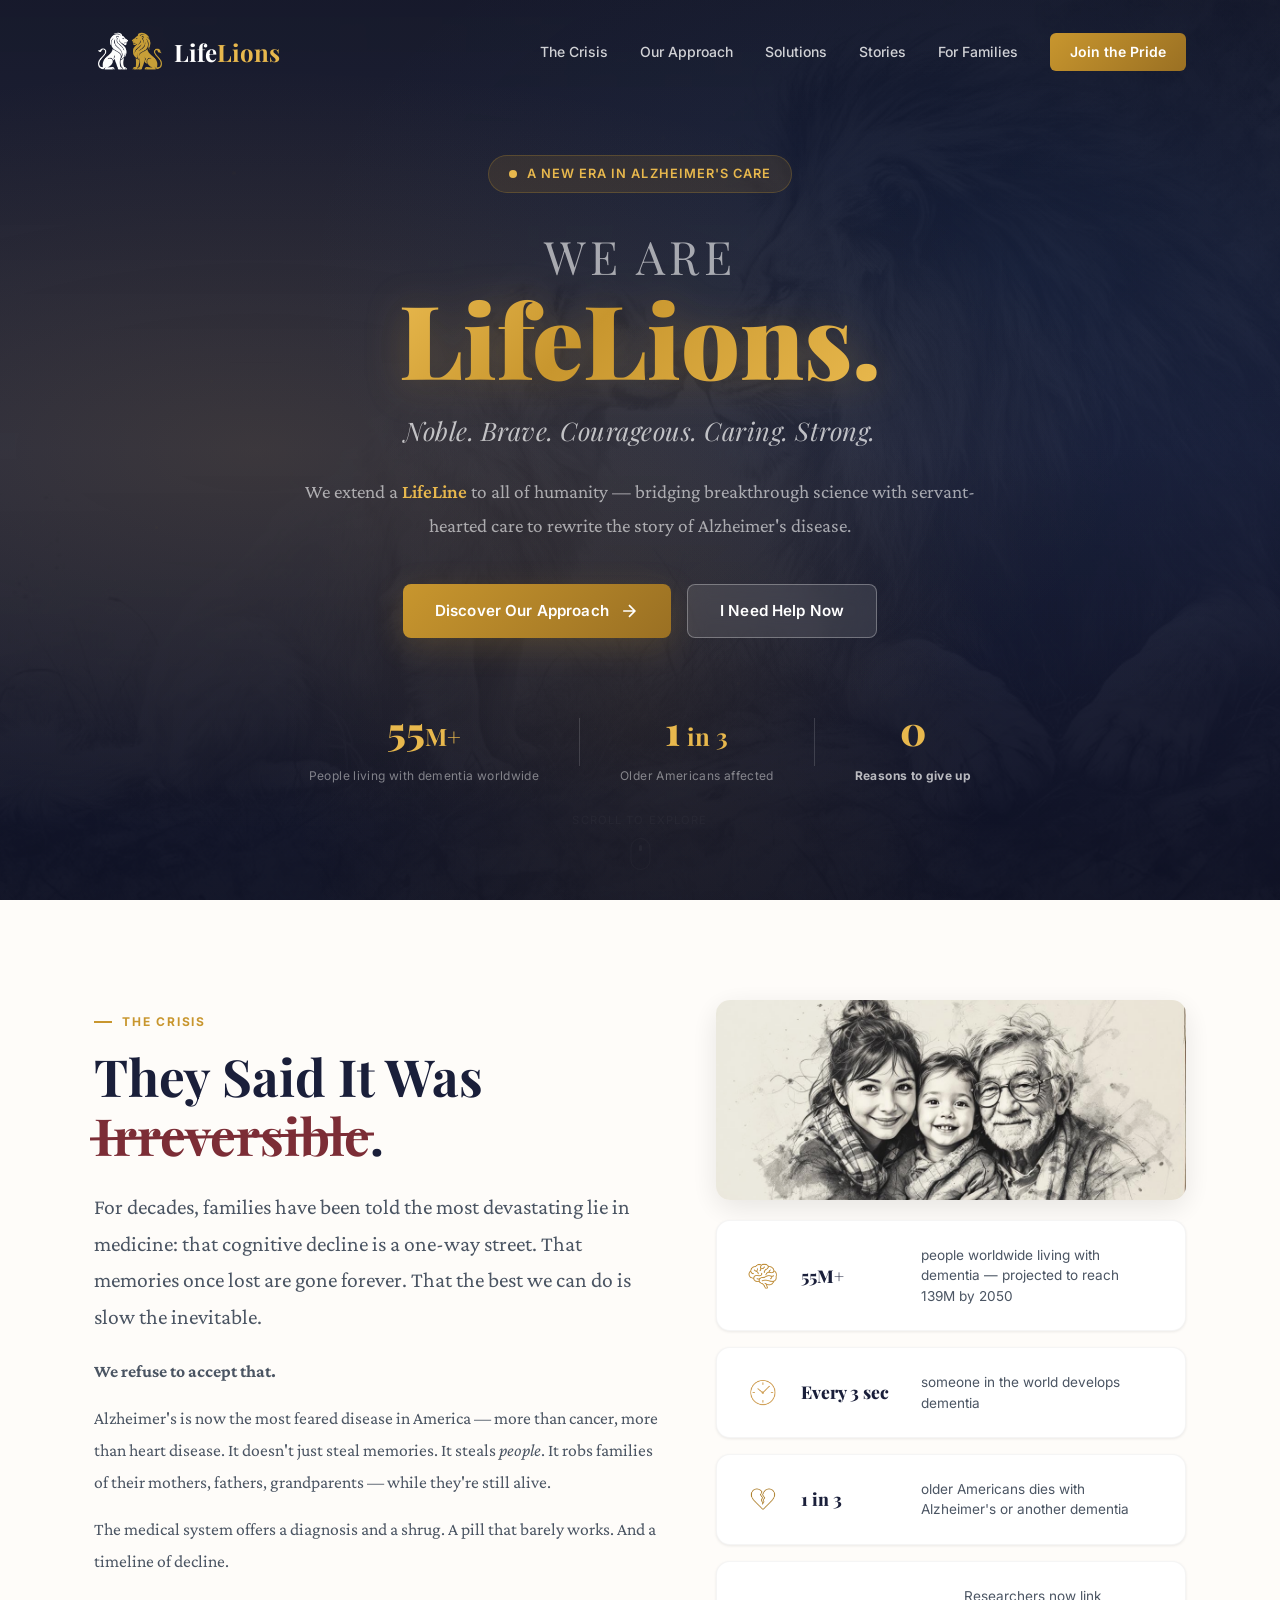
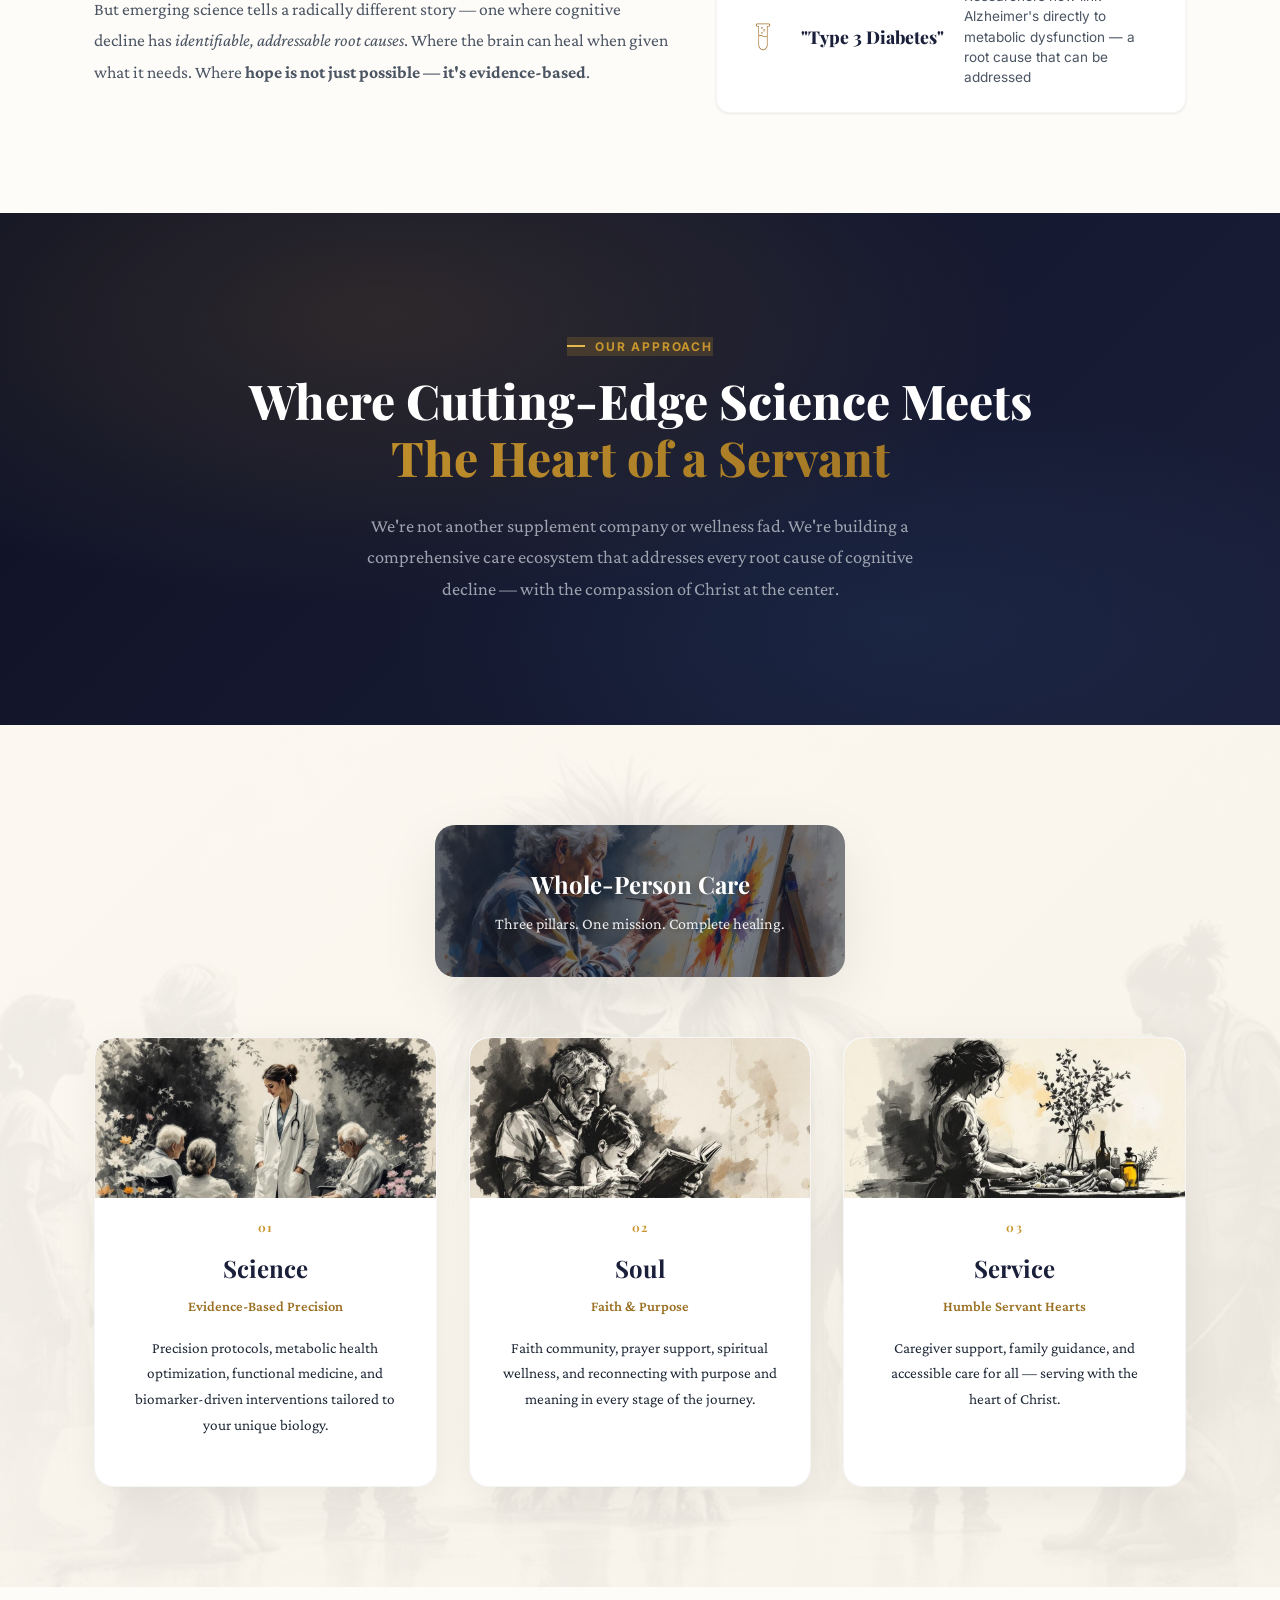
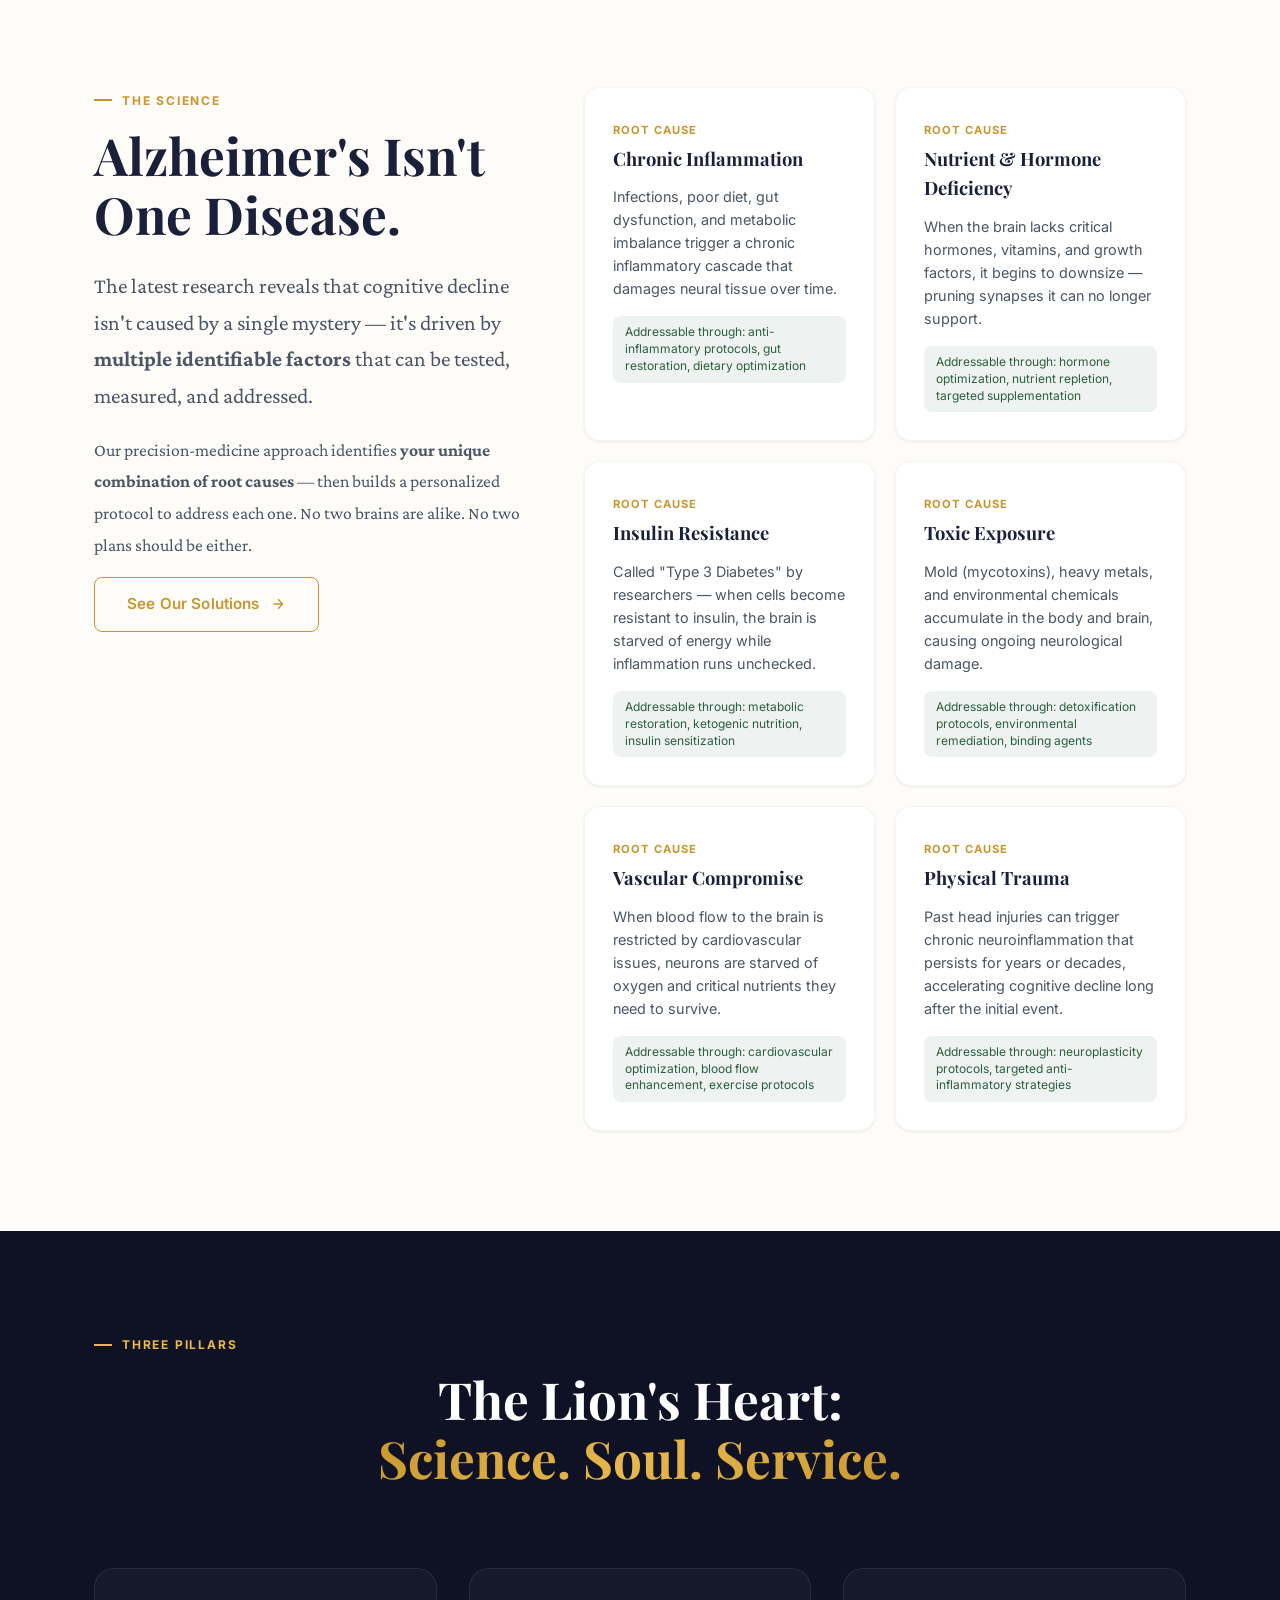
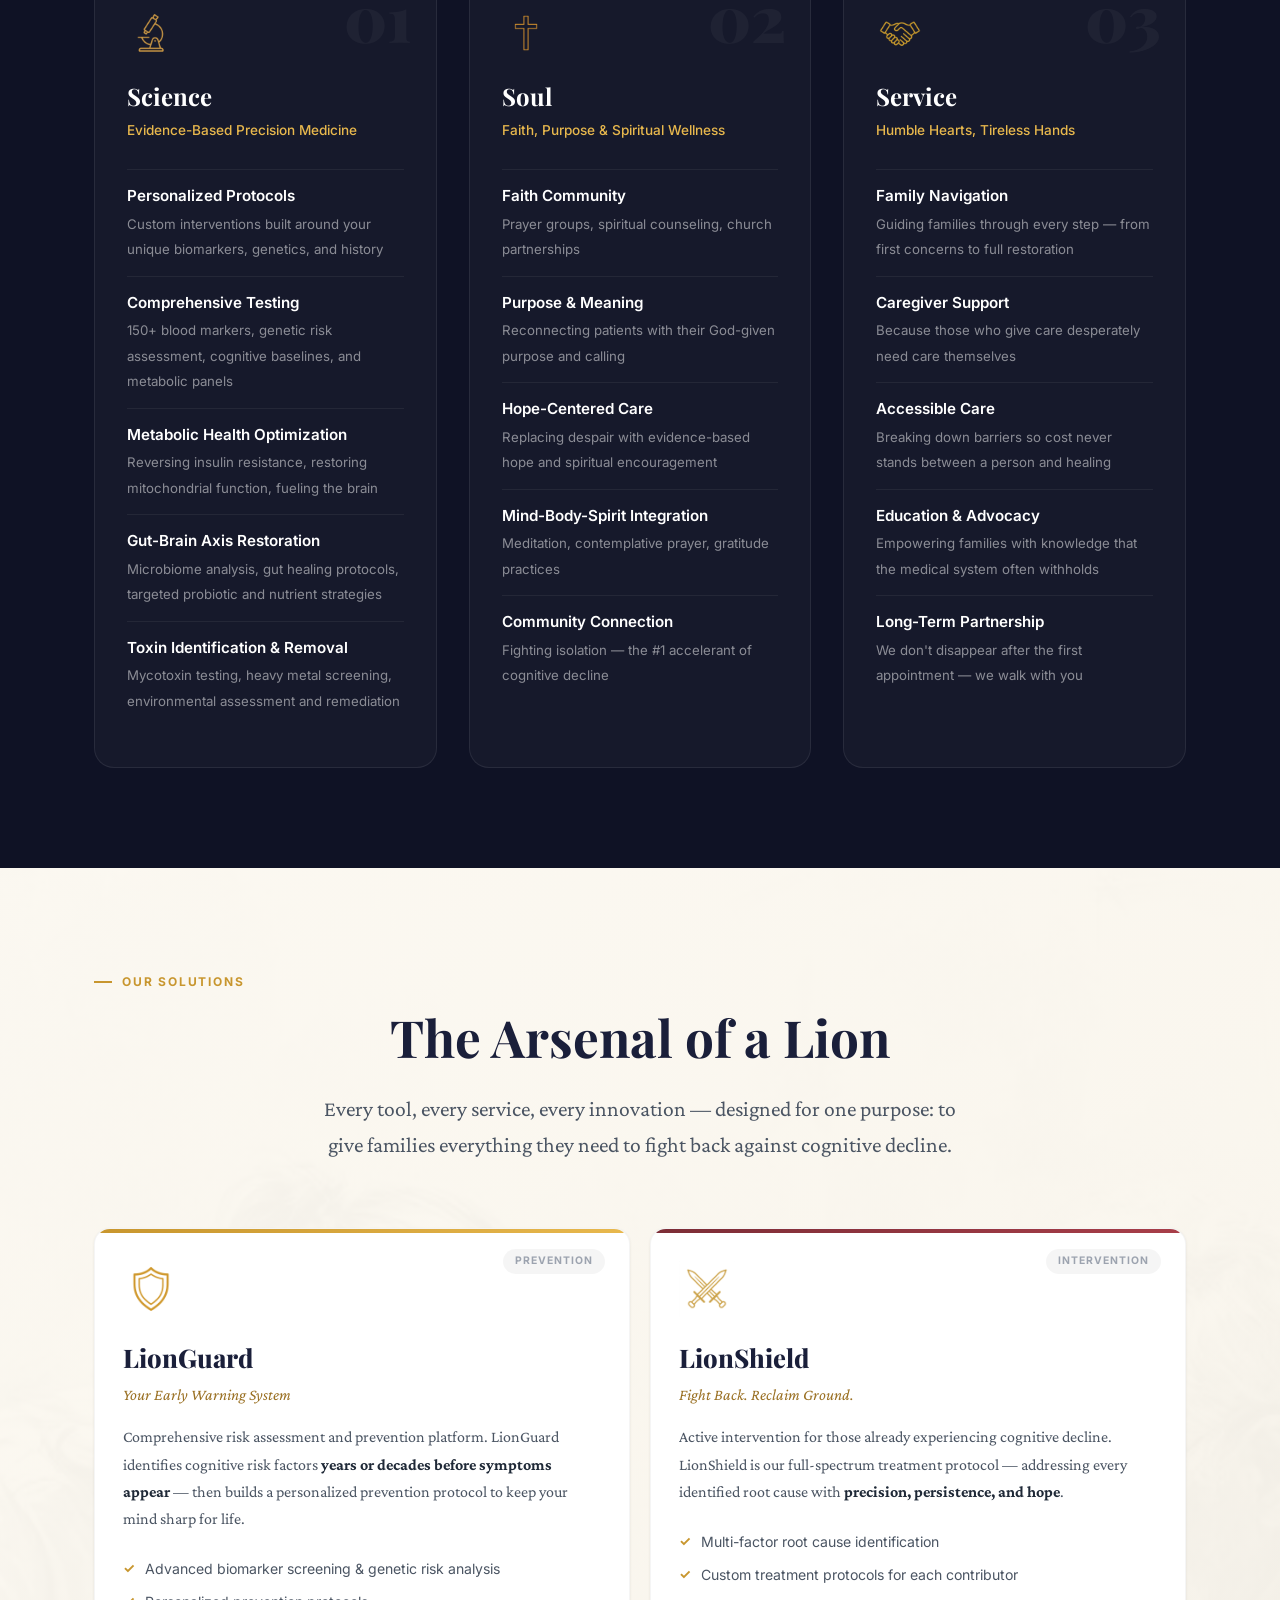
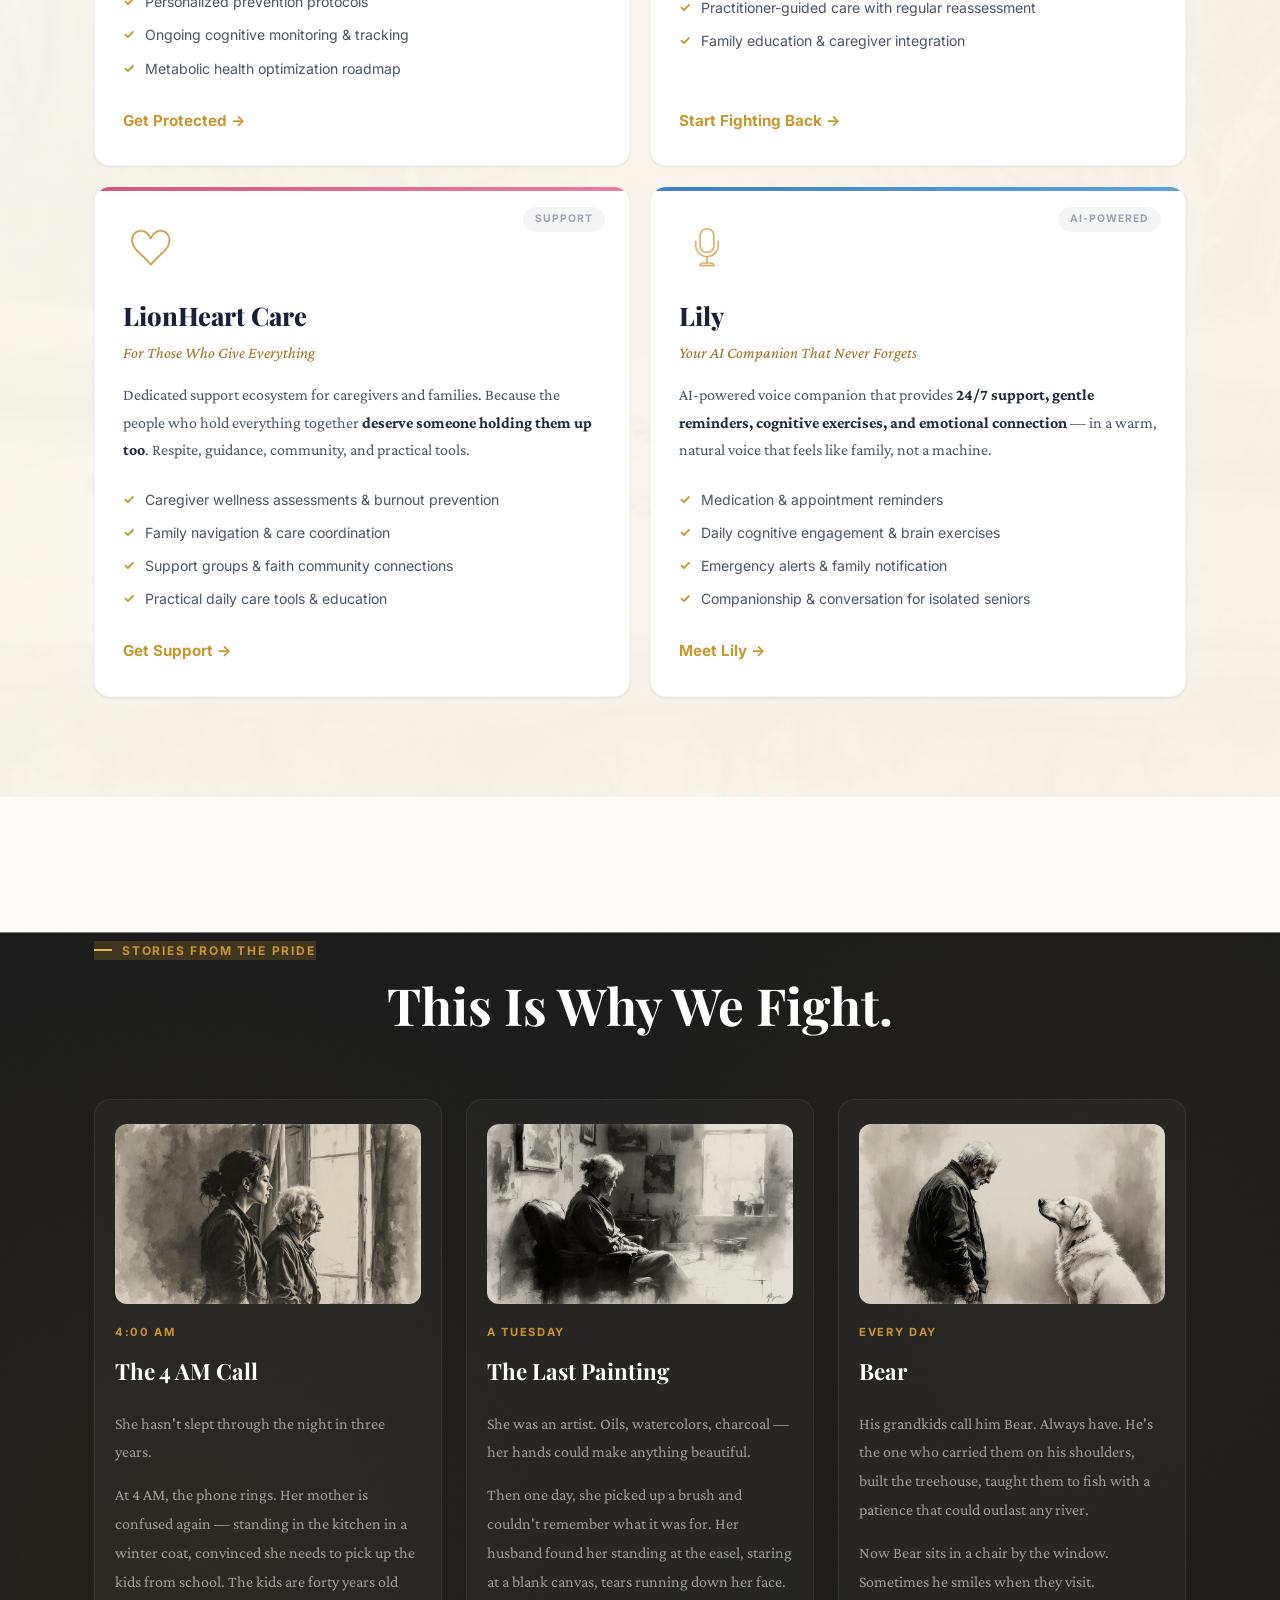
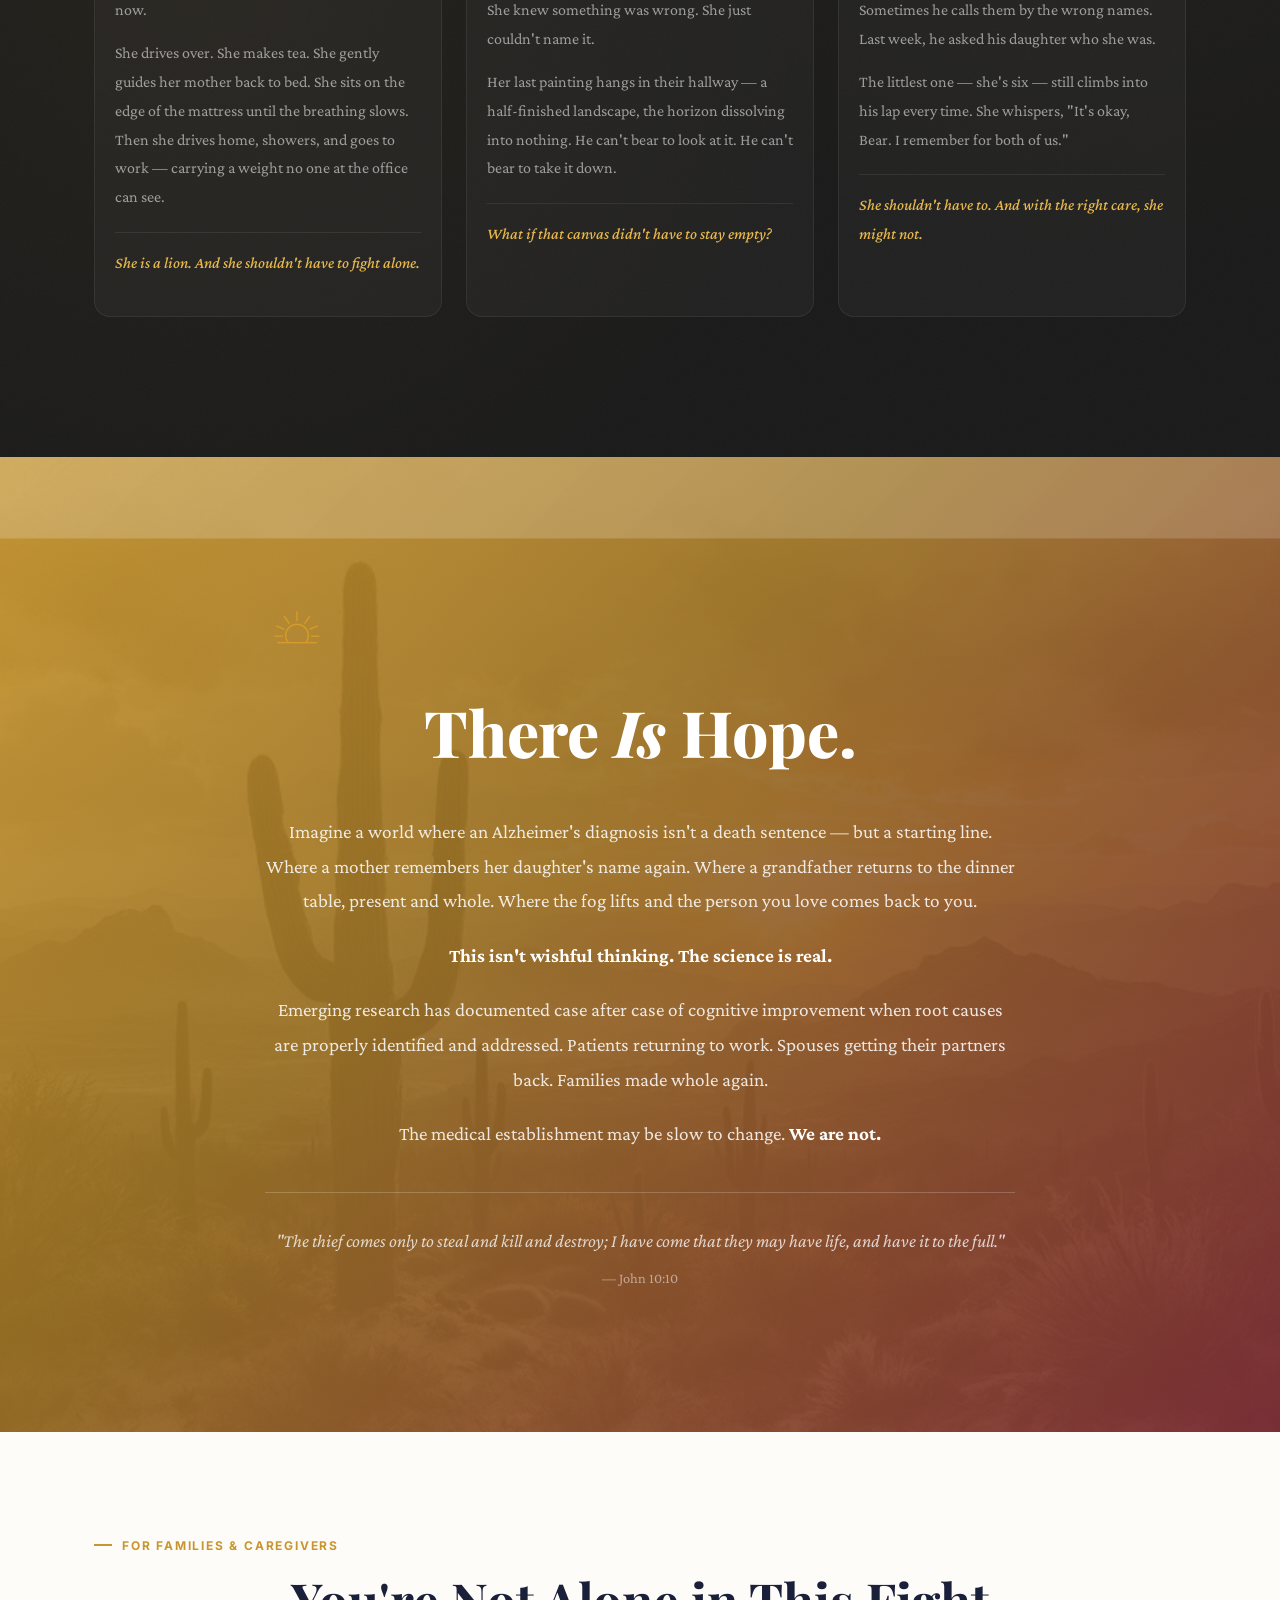
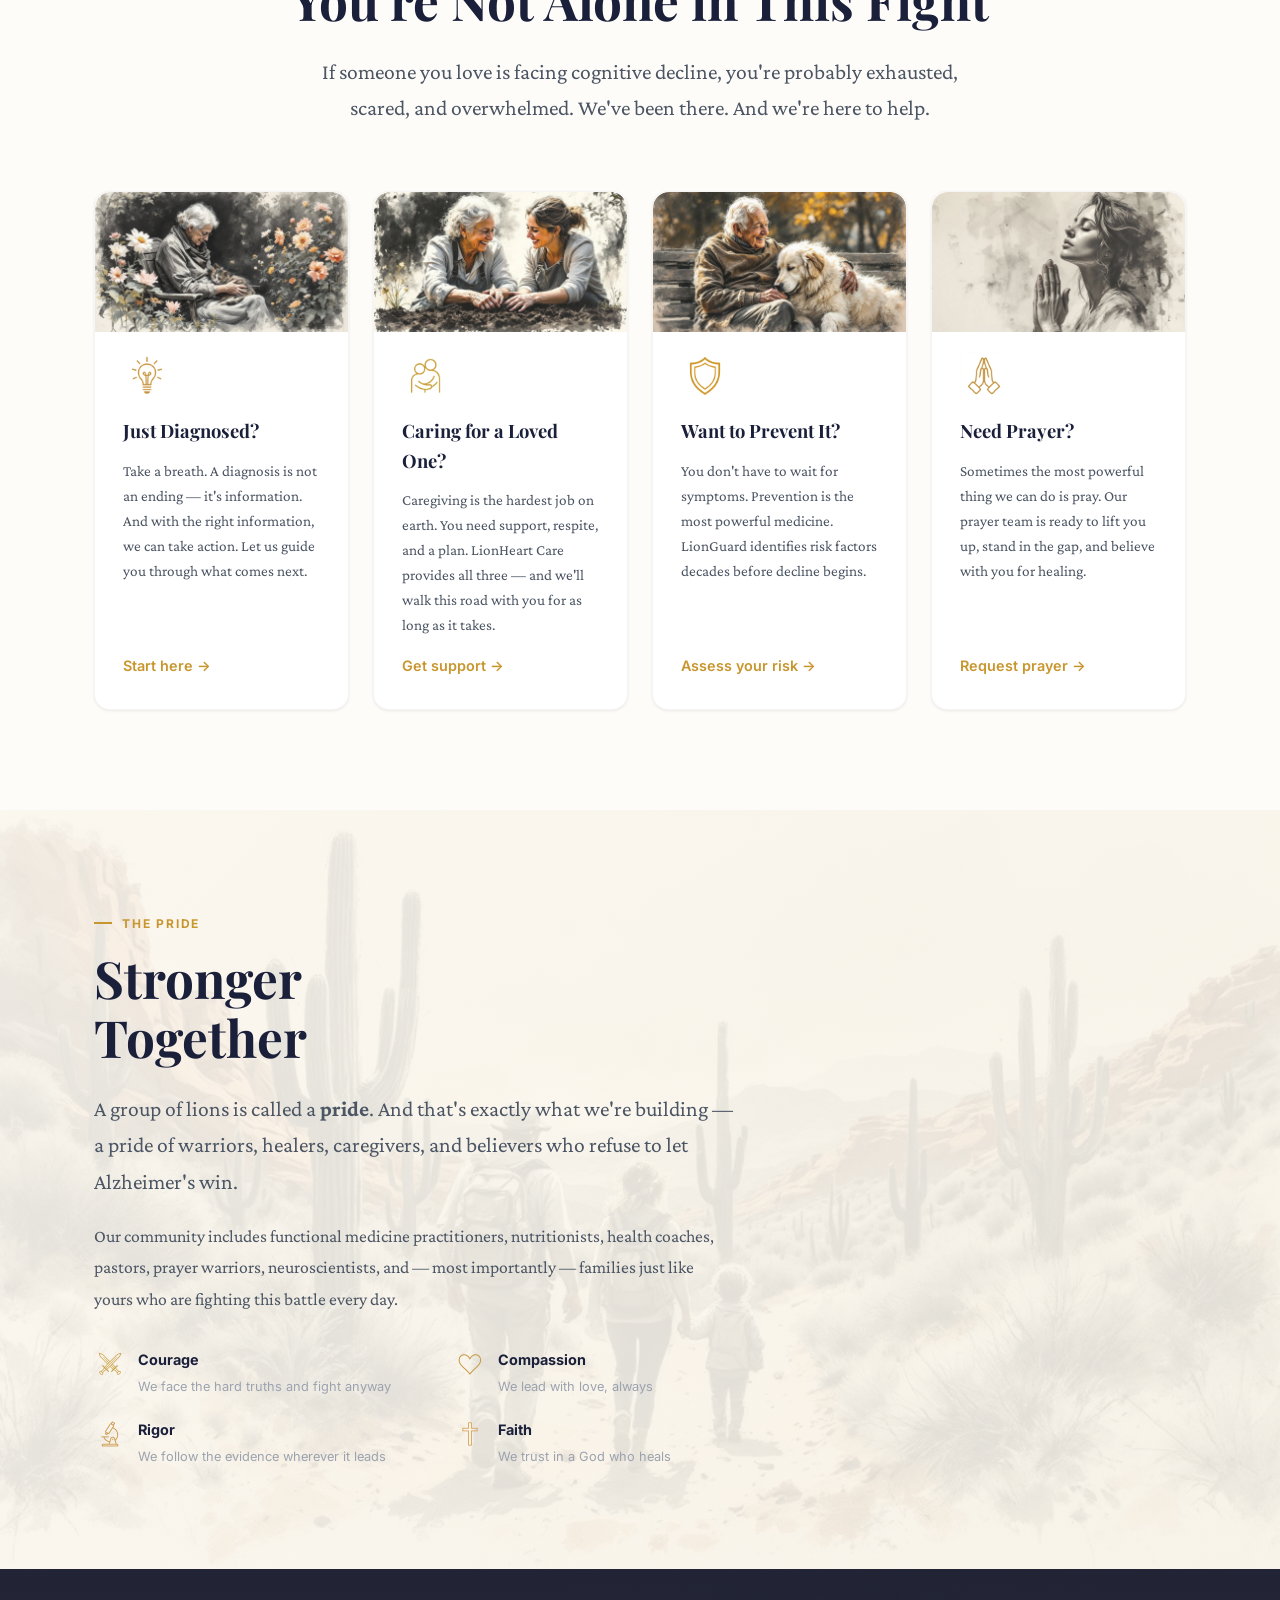
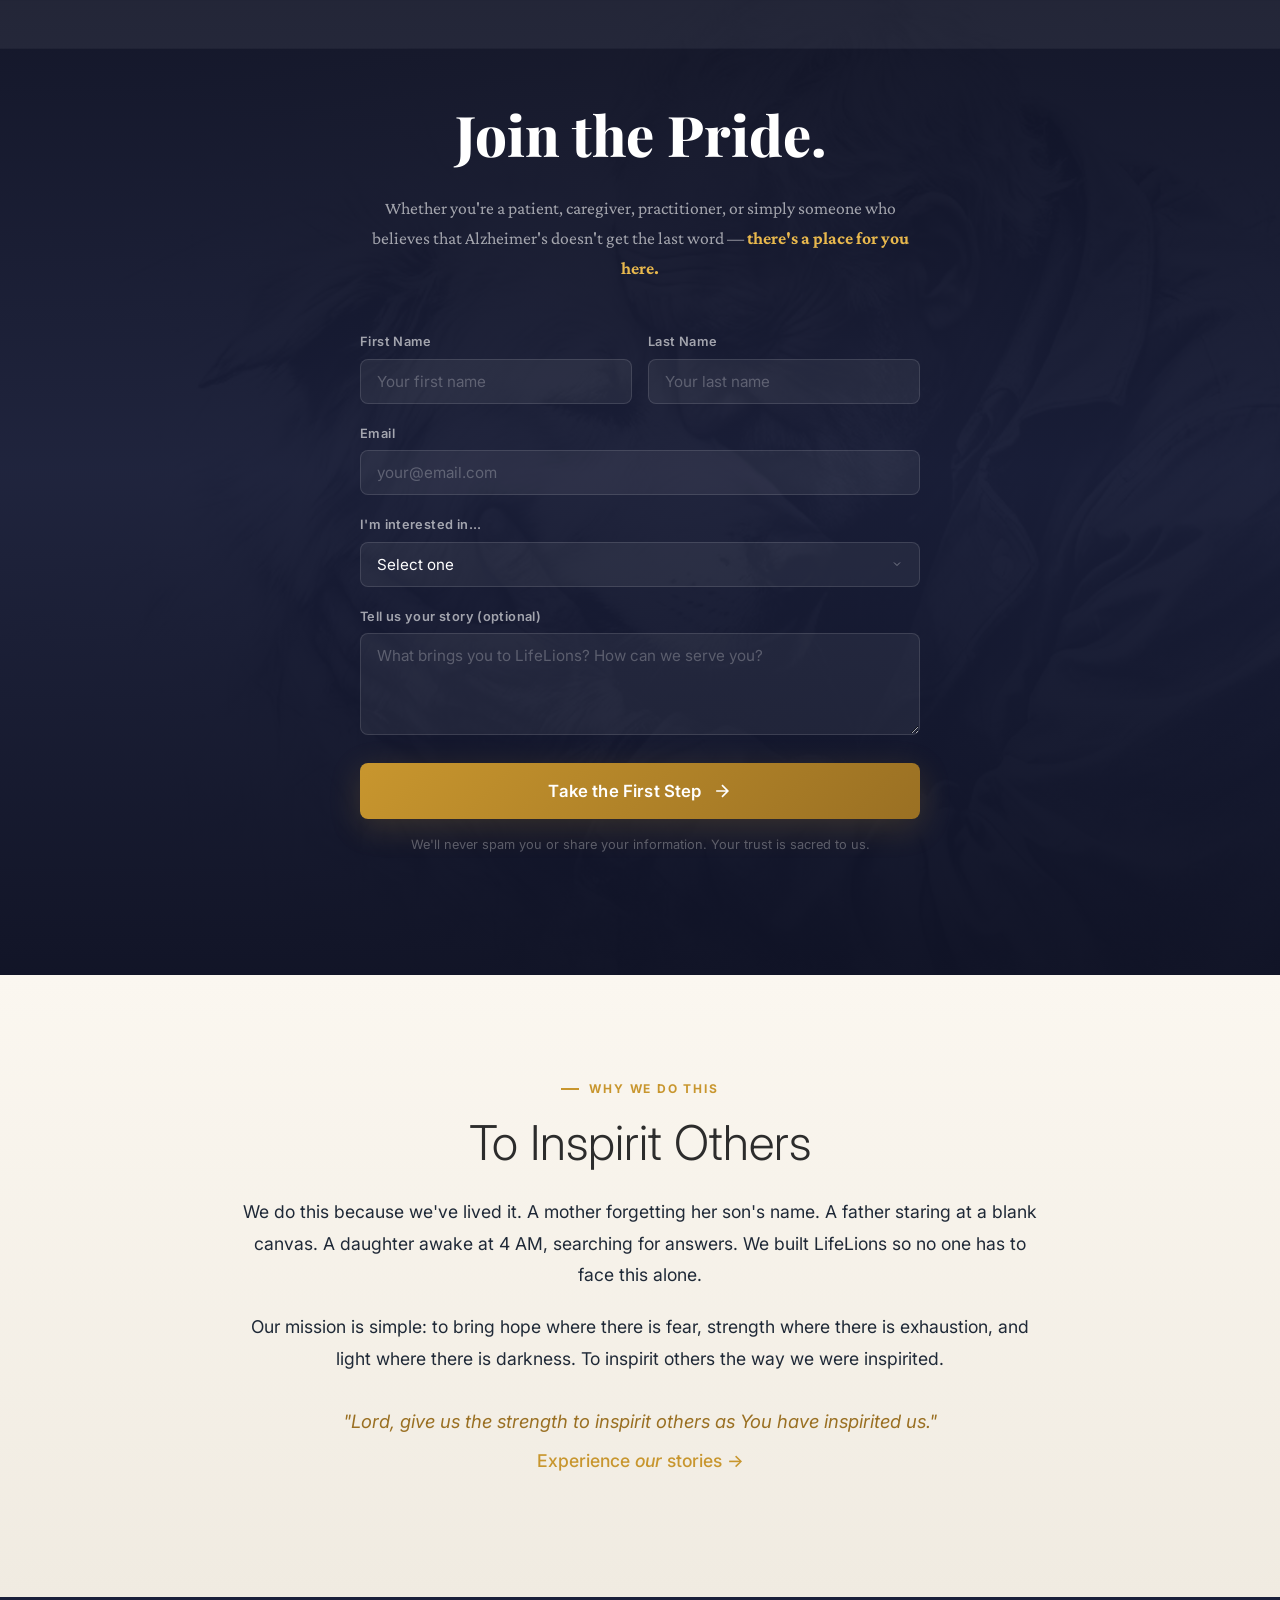
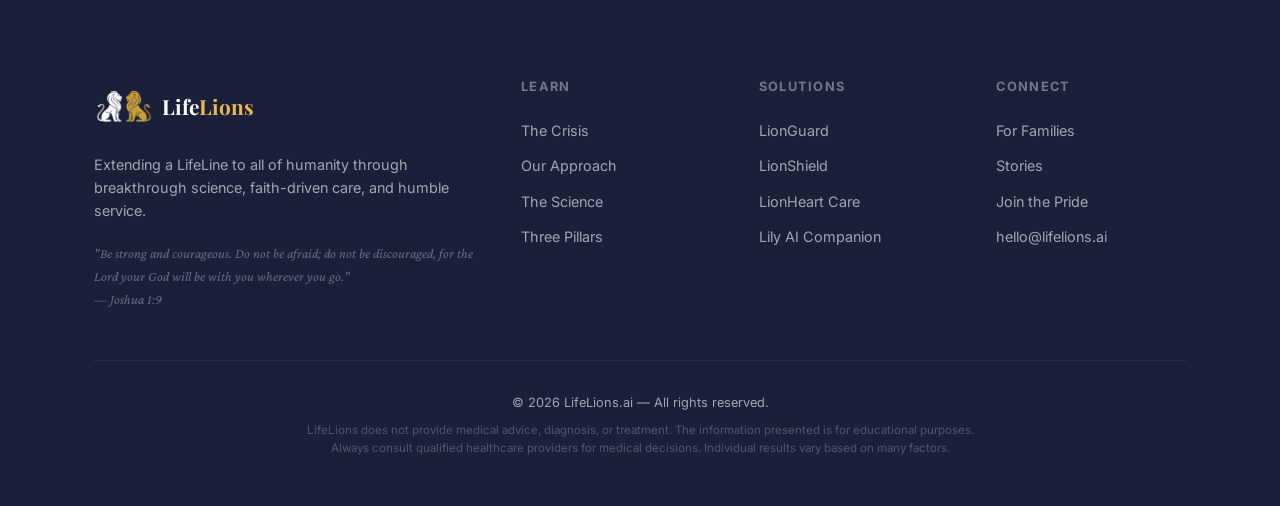
==== index.html @ e11d2955 "Change Experience Our Stories from button to inline link" ====
<!DOCTYPE html>
<html lang="en">
<head>
    <meta charset="UTF-8">
    <meta name="viewport" content="width=device-width, initial-scale=1.0">
    <title>LifeLions — A LifeLine to Humanity</title>
    <meta name="description" content="LifeLions bridges breakthrough Alzheimer's science with faith-driven care. We are lions — noble, brave, courageous, caring, strong. We extend a LifeLine to all of humanity.">
    <meta name="keywords" content="Alzheimer's, cognitive decline, dementia prevention, functional medicine, faith-based care, caregiver support, metabolic health">
    <meta property="og:title" content="LifeLions — A LifeLine to Humanity">
    <meta property="og:description" content="Breakthrough science meets servant-hearted care. Together, we're rewriting the story of Alzheimer's disease.">
    <meta property="og:type" content="website">
    <meta property="og:url" content="https://lifelions.ai">
    <link rel="preconnect" href="https://fonts.googleapis.com">
    <link rel="preconnect" href="https://fonts.gstatic.com" crossorigin>
    <link href="https://fonts.googleapis.com/css2?family=Playfair+Display:ital,wght@0,400;0,500;0,600;0,700;0,800;0,900;1,400;1,500&family=Inter:wght@300;400;500;600;700&family=Crimson+Pro:ital,wght@0,300;0,400;0,500;0,600;1,300;1,400&display=swap" rel="stylesheet">
    <link rel="stylesheet" href="styles.css?v=2">
</head>
<body>

    <!-- Navigation -->
    <nav class="nav" id="nav">
        <div class="nav-container">
            <a href="#" class="nav-logo">
                <img src="images/lifelions-brand-mark.png" alt="LifeLions" class="nav-logo-img">
                <span class="logo-text">Life<span class="logo-accent">Lions</span></span>
            </a>
            <div class="nav-links" id="navLinks">
                <a href="#crisis" class="nav-link">The Crisis</a>
                <a href="#approach" class="nav-link">Our Approach</a>
                <a href="#products" class="nav-link">Solutions</a>
                <a href="#stories" class="nav-link">Stories</a>
                <a href="#families" class="nav-link">For Families</a>
                <a href="#join" class="nav-link nav-link-cta">Join the Pride</a>
            </div>
            <button class="nav-toggle" id="navToggle" aria-label="Toggle navigation">
                <span></span>
                <span></span>
                <span></span>
            </button>
        </div>
    </nav>

    <!-- Hero Section -->
    <header class="hero" id="hero">
        <div class="hero-image-bg" style="position: absolute; inset: 0; z-index: 0; background: url('images/hero-lion.jpg') center/cover no-repeat; opacity: 0.25;"></div>
        <div class="hero-bg-overlay"></div>
        <div class="hero-particles" id="heroParticles"></div>
        <div class="hero-content">
            <div class="hero-badge animate-in">
                <span class="badge-dot"></span>
                A New Era in Alzheimer's Care
            </div>
            <h1 class="hero-title animate-in">
                <span class="hero-title-line">We Are</span>
                <span class="hero-title-accent">LifeLions.</span>
            </h1>
            <p class="hero-subtitle animate-in">
                Noble. Brave. Courageous. Caring. Strong.
            </p>
            <p class="hero-description animate-in">
                We extend a <strong>LifeLine</strong> to all of humanity — bridging breakthrough science 
                with servant-hearted care to rewrite the story of Alzheimer's disease.
            </p>
            <div class="hero-actions animate-in">
                <a href="#approach" class="btn btn-primary">
                    <span>Discover Our Approach</span>
                    <svg width="20" height="20" viewBox="0 0 24 24" fill="none" stroke="currentColor" stroke-width="2"><path d="M5 12h14M12 5l7 7-7 7"/></svg>
                </a>
                <a href="#families" class="btn btn-secondary">
                    <span>I Need Help Now</span>
                </a>
            </div>
            <div class="hero-stats animate-in">
                <div class="hero-stat">
                    <span class="stat-number" data-count="55">0</span><span class="stat-suffix">M+</span>
                    <span class="stat-label">People living with dementia worldwide</span>
                </div>
                <div class="hero-stat-divider"></div>
                <div class="hero-stat">
                    <span class="stat-number" data-count="1">0</span><span class="stat-suffix"> in 3</span>
                    <span class="stat-label">Older Americans affected</span>
                </div>
                <div class="hero-stat-divider"></div>
                <div class="hero-stat">
                    <span class="stat-number" data-count="0">0</span><span class="stat-suffix"></span>
                    <span class="stat-label stat-label-bold">Reasons to give up</span>
                </div>
            </div>
        </div>
        <div class="hero-scroll">
            <span>Scroll to explore</span>
            <div class="scroll-indicator"></div>
        </div>
    </header>

    <!-- The Crisis Section -->
    <section class="section crisis" id="crisis">
        <div class="container">
            <div class="crisis-grid">
                <div class="crisis-content">
                    <span class="section-tag">The Crisis</span>
                    <h2 class="section-title">
                        They Said It Was<br><span class="text-strike">Irreversible</span>.
                    </h2>
                    <p class="section-lead">
                        For decades, families have been told the most devastating lie in medicine: 
                        that cognitive decline is a one-way street. That memories once lost are gone forever. 
                        That the best we can do is slow the inevitable.
                    </p>
                    <p class="section-text">
                        <strong>We refuse to accept that.</strong>
                    </p>
                    <p class="section-text">
                        Alzheimer's is now the most feared disease in America — more than cancer, more 
                        than heart disease. It doesn't just steal memories. It steals <em>people</em>. 
                        It robs families of their mothers, fathers, grandparents — while they're still alive.
                    </p>
                    <p class="section-text">
                        The medical system offers a diagnosis and a shrug. A pill that barely works. 
                        And a timeline of decline.
                    </p>
                    <p class="section-text">
                        But emerging science tells a radically different story — one where cognitive 
                        decline has <em>identifiable, addressable root causes</em>. Where the brain can 
                        heal when given what it needs. Where <strong>hope is not just possible — 
                        it's evidence-based</strong>.
                    </p>
                </div>
                <div class="crisis-visual">
                    <img src="images/02-three-generations.jpg" alt="Three generations" class="crisis-image">
                    <div class="crisis-stat-stack">
                        <div class="crisis-stat-card">
                            <img src="images/icons/icon-brain.png" alt="Brain" class="crisis-stat-icon-img">
                            <span class="crisis-stat-number">55M+</span>
                            <span class="crisis-stat-desc">people worldwide living with dementia — projected to reach 139M by 2050</span>
                        </div>
                        <div class="crisis-stat-card">
                            <img src="images/icons/icon-clock.png" alt="Clock" class="crisis-stat-icon-img">
                            <span class="crisis-stat-number">Every 3 sec</span>
                            <span class="crisis-stat-desc">someone in the world develops dementia</span>
                        </div>
                        <div class="crisis-stat-card">
                            <img src="images/icons/icon-brokenheart.png" alt="Loss" class="crisis-stat-icon-img">
                            <span class="crisis-stat-number">1 in 3</span>
                            <span class="crisis-stat-desc">older Americans dies with Alzheimer's or another dementia</span>
                        </div>
                        <div class="crisis-stat-card">
                            <img src="images/icons/icon-testtube.png" alt="Research" class="crisis-stat-icon-img">
                            <span class="crisis-stat-number">"Type 3 Diabetes"</span>
                            <span class="crisis-stat-desc">Researchers now link Alzheimer's directly to metabolic dysfunction — a root cause that can be addressed</span>
                        </div>
                    </div>
                </div>
            </div>
        </div>
    </section>

    <!-- Approach Section -->
    <section class="section approach-hero" id="approach">
        <div class="approach-hero-bg"></div>
        <div class="container">
            <div class="approach-hero-content">
                <span class="section-tag section-tag-light">Our Approach</span>
                <h2 class="approach-hero-title">
                    Where Cutting-Edge Science Meets
                    <span class="approach-hero-accent">The Heart of a Servant</span>
                </h2>
                <p class="approach-hero-lead">
                    We're not another supplement company or wellness fad. We're building a 
                    comprehensive care ecosystem that addresses every root cause of cognitive 
                    decline — with the compassion of Christ at the center.
                </p>
            </div>
        </div>
    </section>
    
    <section class="section approach-pillars">
        <div class="approach-pillars-bg" style="position: absolute; inset: 0; z-index: 0; background: url('images/pride-07-background.jpg') center/cover no-repeat; opacity: 0.25;"></div>
        <div class="approach-pillars-overlay" style="position: absolute; inset: 0; z-index: 0; background: linear-gradient(135deg, rgba(252,249,242,0.8) 0%, rgba(248,244,235,0.75) 100%);"></div>
        <div class="container" style="position: relative; z-index: 1;">
            <div class="pillars-intro">
                <div class="pillars-center">
                    <div class="pillars-center-bg" style="background-image: url('images/art-therapy-whole-person.jpg');"></div>
                    <div class="pillars-center-overlay"></div>
                    <div class="pillars-center-content">
                        <h3 class="pillars-center-title">Whole-Person Care</h3>
                        <p class="pillars-center-desc">Three pillars. One mission. Complete healing.</p>
                    </div>
                </div>
            </div>
            <div class="pillars-grid">
                <div class="pillar-showcase pillar-showcase-science">
                    <img src="images/healer-02-science.jpg" alt="Science" class="pillar-showcase-image">
                    <div class="pillar-showcase-number">01</div>
                    <h3 class="pillar-showcase-title">Science</h3>
                    <p class="pillar-showcase-subtitle">Evidence-Based Precision</p>
                    <p class="pillar-showcase-desc">
                        Precision protocols, metabolic health optimization, functional medicine, 
                        and biomarker-driven interventions tailored to your unique biology.
                    </p>
                </div>
                <div class="pillar-showcase pillar-showcase-soul">
                    <img src="images/grandparent-reading-soul.jpg" alt="Soul" class="pillar-showcase-image">
                    <div class="pillar-showcase-number">02</div>
                    <h3 class="pillar-showcase-title">Soul</h3>
                    <p class="pillar-showcase-subtitle">Faith & Purpose</p>
                    <p class="pillar-showcase-desc">
                        Faith community, prayer support, spiritual wellness, and reconnecting 
                        with purpose and meaning in every stage of the journey.
                    </p>
                </div>
                <div class="pillar-showcase pillar-showcase-service">
                    <img src="images/07-mediterranean-meal-prep.jpg" alt="Service" class="pillar-showcase-image">
                    <div class="pillar-showcase-number">03</div>
                    <h3 class="pillar-showcase-title">Service</h3>
                    <p class="pillar-showcase-subtitle">Humble Servant Hearts</p>
                    <p class="pillar-showcase-desc">
                        Caregiver support, family guidance, and accessible care for all — 
                        serving with the heart of Christ.
                    </p>
                </div>
            </div>
        </div>
    </section>

    <!-- Science / Root Causes Section -->
    <section class="section science" id="science">
        <div class="container">
            <div class="science-grid">
                <div class="science-sidebar">
                    <span class="section-tag">The Science</span>
                    <h2 class="section-title">
                        Alzheimer's Isn't<br>One Disease.
                    </h2>
                    <p class="section-lead">
                        The latest research reveals that cognitive decline isn't caused by a single 
                        mystery — it's driven by <strong>multiple identifiable factors</strong> that 
                        can be tested, measured, and addressed.
                    </p>
                    <p class="section-text">
                        Our precision-medicine approach identifies <strong>your unique combination 
                        of root causes</strong> — then builds a personalized protocol to address 
                        each one. No two brains are alike. No two plans should be either.
                    </p>
                    <a href="#products" class="btn btn-outline">
                        <span>See Our Solutions</span>
                        <svg width="16" height="16" viewBox="0 0 24 24" fill="none" stroke="currentColor" stroke-width="2"><path d="M5 12h14M12 5l7 7-7 7"/></svg>
                    </a>
                </div>
                <div class="science-cards">
                    <div class="science-card" data-type="type1">
                        <div class="science-card-header">
                            <span class="science-card-number">Root Cause</span>
                            <h3>Chronic Inflammation</h3>
                        </div>
                        <p>Infections, poor diet, gut dysfunction, and metabolic imbalance trigger a chronic inflammatory cascade that damages neural tissue over time.</p>
                        <div class="science-card-tag">Addressable through: anti-inflammatory protocols, gut restoration, dietary optimization</div>
                    </div>
                    <div class="science-card" data-type="type2">
                        <div class="science-card-header">
                            <span class="science-card-number">Root Cause</span>
                            <h3>Nutrient &amp; Hormone Deficiency</h3>
                        </div>
                        <p>When the brain lacks critical hormones, vitamins, and growth factors, it begins to downsize — pruning synapses it can no longer support.</p>
                        <div class="science-card-tag">Addressable through: hormone optimization, nutrient repletion, targeted supplementation</div>
                    </div>
                    <div class="science-card" data-type="type15">
                        <div class="science-card-header">
                            <span class="science-card-number">Root Cause</span>
                            <h3>Insulin Resistance</h3>
                        </div>
                        <p>Called "Type 3 Diabetes" by researchers — when cells become resistant to insulin, the brain is starved of energy while inflammation runs unchecked.</p>
                        <div class="science-card-tag">Addressable through: metabolic restoration, ketogenic nutrition, insulin sensitization</div>
                    </div>
                    <div class="science-card" data-type="type3">
                        <div class="science-card-header">
                            <span class="science-card-number">Root Cause</span>
                            <h3>Toxic Exposure</h3>
                        </div>
                        <p>Mold (mycotoxins), heavy metals, and environmental chemicals accumulate in the body and brain, causing ongoing neurological damage.</p>
                        <div class="science-card-tag">Addressable through: detoxification protocols, environmental remediation, binding agents</div>
                    </div>
                    <div class="science-card" data-type="type4">
                        <div class="science-card-header">
                            <span class="science-card-number">Root Cause</span>
                            <h3>Vascular Compromise</h3>
                        </div>
                        <p>When blood flow to the brain is restricted by cardiovascular issues, neurons are starved of oxygen and critical nutrients they need to survive.</p>
                        <div class="science-card-tag">Addressable through: cardiovascular optimization, blood flow enhancement, exercise protocols</div>
                    </div>
                    <div class="science-card" data-type="type5">
                        <div class="science-card-header">
                            <span class="science-card-number">Root Cause</span>
                            <h3>Physical Trauma</h3>
                        </div>
                        <p>Past head injuries can trigger chronic neuroinflammation that persists for years or decades, accelerating cognitive decline long after the initial event.</p>
                        <div class="science-card-tag">Addressable through: neuroplasticity protocols, targeted anti-inflammatory strategies</div>
                    </div>
                </div>
            </div>
        </div>
    </section>

    <!-- Three Pillars Section -->
    <section class="section pillars" id="pillars">
        <div class="container">
            <div class="pillars-header">
                <span class="section-tag">Three Pillars</span>
                <h2 class="section-title section-title-center">
                    The Lion's Heart:<br>
                    <span class="gradient-text">Science. Soul. Service.</span>
                </h2>
            </div>
            <div class="pillars-grid">
                <!-- Science Pillar -->
                <div class="pillar-card pillar-science">
                    <div class="pillar-number">01</div>
                    <div class="pillar-icon-wrap">
                        <img src="images/icons/icon-science.png" alt="Science" class="pillar-icon-img">
                    </div>
                    <h3 class="pillar-title">Science</h3>
                    <p class="pillar-subtitle">Evidence-Based Precision Medicine</p>
                    <ul class="pillar-list">
                        <li>
                            <strong>Personalized Protocols</strong>
                            <span>Custom interventions built around your unique biomarkers, genetics, and history</span>
                        </li>
                        <li>
                            <strong>Comprehensive Testing</strong>
                            <span>150+ blood markers, genetic risk assessment, cognitive baselines, and metabolic panels</span>
                        </li>
                        <li>
                            <strong>Metabolic Health Optimization</strong>
                            <span>Reversing insulin resistance, restoring mitochondrial function, fueling the brain</span>
                        </li>
                        <li>
                            <strong>Gut-Brain Axis Restoration</strong>
                            <span>Microbiome analysis, gut healing protocols, targeted probiotic and nutrient strategies</span>
                        </li>
                        <li>
                            <strong>Toxin Identification &amp; Removal</strong>
                            <span>Mycotoxin testing, heavy metal screening, environmental assessment and remediation</span>
                        </li>
                    </ul>
                </div>

                <!-- Soul Pillar -->
                <div class="pillar-card pillar-soul">
                    <div class="pillar-number">02</div>
                    <div class="pillar-icon-wrap">
                        <img src="images/icons/icon-cross.png" alt="Soul" class="pillar-icon-img">
                    </div>
                    <h3 class="pillar-title">Soul</h3>
                    <p class="pillar-subtitle">Faith, Purpose &amp; Spiritual Wellness</p>
                    <ul class="pillar-list">
                        <li>
                            <strong>Faith Community</strong>
                            <span>Prayer groups, spiritual counseling, church partnerships</span>
                        </li>
                        <li>
                            <strong>Purpose &amp; Meaning</strong>
                            <span>Reconnecting patients with their God-given purpose and calling</span>
                        </li>
                        <li>
                            <strong>Hope-Centered Care</strong>
                            <span>Replacing despair with evidence-based hope and spiritual encouragement</span>
                        </li>
                        <li>
                            <strong>Mind-Body-Spirit Integration</strong>
                            <span>Meditation, contemplative prayer, gratitude practices</span>
                        </li>
                        <li>
                            <strong>Community Connection</strong>
                            <span>Fighting isolation — the #1 accelerant of cognitive decline</span>
                        </li>
                    </ul>
                </div>

                <!-- Service Pillar -->
                <div class="pillar-card pillar-service">
                    <div class="pillar-number">03</div>
                    <div class="pillar-icon-wrap">
                        <img src="images/icons/icon-handshake.png" alt="Service" class="pillar-icon-img">
                    </div>
                    <h3 class="pillar-title">Service</h3>
                    <p class="pillar-subtitle">Humble Hearts, Tireless Hands</p>
                    <ul class="pillar-list">
                        <li>
                            <strong>Family Navigation</strong>
                            <span>Guiding families through every step — from first concerns to full restoration</span>
                        </li>
                        <li>
                            <strong>Caregiver Support</strong>
                            <span>Because those who give care desperately need care themselves</span>
                        </li>
                        <li>
                            <strong>Accessible Care</strong>
                            <span>Breaking down barriers so cost never stands between a person and healing</span>
                        </li>
                        <li>
                            <strong>Education &amp; Advocacy</strong>
                            <span>Empowering families with knowledge that the medical system often withholds</span>
                        </li>
                        <li>
                            <strong>Long-Term Partnership</strong>
                            <span>We don't disappear after the first appointment — we walk with you</span>
                        </li>
                    </ul>
                </div>
            </div>
        </div>
    </section>

    <!-- Products Section -->
    <section class="section products" id="products">
        <div class="products-bg" style="position: absolute; inset: 0; z-index: 0; background: url('images/puzzle-arsenal.jpg') center/cover no-repeat; opacity: 0.15;"></div>
        <div class="products-overlay" style="position: absolute; inset: 0; z-index: 0; background: linear-gradient(135deg, rgba(252,249,242,0.85) 0%, rgba(248,244,235,0.8) 100%);"></div>
        <div class="container" style="position: relative; z-index: 1;">
            <div class="products-header">
                <span class="section-tag">Our Solutions</span>
                <h2 class="section-title section-title-center">
                    The Arsenal of a Lion
                </h2>
                <p class="section-lead section-lead-center">
                    Every tool, every service, every innovation — designed for one purpose: 
                    to give families everything they need to fight back against cognitive decline.
                </p>
            </div>
            <div class="products-grid">
                <!-- LionGuard -->
                <div class="product-card product-guard">
                    <div class="product-card-badge">Prevention</div>
                    <div class="product-icon-area">
                        <img src="images/icons/icon-shield.png" alt="LionGuard" class="product-icon-img">
                    </div>
                    <h3 class="product-name">LionGuard</h3>
                    <p class="product-tagline">Your Early Warning System</p>
                    <p class="product-desc">
                        Comprehensive risk assessment and prevention platform. LionGuard identifies 
                        cognitive risk factors <strong>years or decades before symptoms appear</strong> — 
                        then builds a personalized prevention protocol to keep your mind sharp for life.
                    </p>
                    <ul class="product-features">
                        <li>Advanced biomarker screening &amp; genetic risk analysis</li>
                        <li>Personalized prevention protocols</li>
                        <li>Ongoing cognitive monitoring &amp; tracking</li>
                        <li>Metabolic health optimization roadmap</li>
                    </ul>
                    <a href="#join" class="product-cta">Get Protected →</a>
                </div>

                <!-- LionShield -->
                <div class="product-card product-shield">
                    <div class="product-card-badge">Intervention</div>
                    <div class="product-icon-area">
                        <img src="images/icons/icon-sword.png" alt="LionShield" class="product-icon-img">
                    </div>
                    <h3 class="product-name">LionShield</h3>
                    <p class="product-tagline">Fight Back. Reclaim Ground.</p>
                    <p class="product-desc">
                        Active intervention for those already experiencing cognitive decline. 
                        LionShield is our full-spectrum treatment protocol — addressing every 
                        identified root cause with <strong>precision, persistence, and hope</strong>.
                    </p>
                    <ul class="product-features">
                        <li>Multi-factor root cause identification</li>
                        <li>Custom treatment protocols for each contributor</li>
                        <li>Practitioner-guided care with regular reassessment</li>
                        <li>Family education &amp; caregiver integration</li>
                    </ul>
                    <a href="#join" class="product-cta">Start Fighting Back →</a>
                </div>

                <!-- LionHeart Care -->
                <div class="product-card product-heart">
                    <div class="product-card-badge">Support</div>
                    <div class="product-icon-area">
                        <img src="images/icons/icon-heart.png" alt="LionHeart Care" class="product-icon-img">
                    </div>
                    <h3 class="product-name">LionHeart Care</h3>
                    <p class="product-tagline">For Those Who Give Everything</p>
                    <p class="product-desc">
                        Dedicated support ecosystem for caregivers and families. Because the people 
                        who hold everything together <strong>deserve someone holding them up too</strong>. 
                        Respite, guidance, community, and practical tools.
                    </p>
                    <ul class="product-features">
                        <li>Caregiver wellness assessments &amp; burnout prevention</li>
                        <li>Family navigation &amp; care coordination</li>
                        <li>Support groups &amp; faith community connections</li>
                        <li>Practical daily care tools &amp; education</li>
                    </ul>
                    <a href="#join" class="product-cta">Get Support →</a>
                </div>

                <!-- Lily AI Companion -->
                <div class="product-card product-voice">
                    <div class="product-card-badge">AI-Powered</div>
                    <div class="product-icon-area">
                        <img src="images/icons/icon-microphone.png" alt="Lily" class="product-icon-img">
                    </div>
                    <h3 class="product-name">Lily</h3>
                    <p class="product-tagline">Your AI Companion That Never Forgets</p>
                    <p class="product-desc">
                        AI-powered voice companion that provides <strong>24/7 support, gentle 
                        reminders, cognitive exercises, and emotional connection</strong> — in a warm, 
                        natural voice that feels like family, not a machine.
                    </p>
                    <ul class="product-features">
                        <li>Medication &amp; appointment reminders</li>
                        <li>Daily cognitive engagement &amp; brain exercises</li>
                        <li>Emergency alerts &amp; family notification</li>
                        <li>Companionship &amp; conversation for isolated seniors</li>
                    </ul>
                    <a href="#join" class="product-cta">Meet Lily →</a>
                </div>
            </div>
        </div>
    </section>

    <!-- Stories Section -->
    <section class="section stories" id="stories">
        <div class="stories-bg"></div>
        <div class="container">
            <div class="stories-header">
                <span class="section-tag section-tag-light">Stories From the Pride</span>
                <h2 class="section-title section-title-center stories-title">
                    This Is Why We Fight.
                </h2>
            </div>
            <div class="stories-grid">
                <!-- 4 AM -->
                <div class="story-card">
                    <img src="images/4am-call.jpg" alt="The 4 AM Call" class="story-image">
                    <div class="story-time">4:00 AM</div>
                    <h3 class="story-title">The 4 AM Call</h3>
                    <div class="story-body">
                        <p>
                            She hasn't slept through the night in three years.
                        </p>
                        <p>
                            At 4 AM, the phone rings. Her mother is confused again — standing 
                            in the kitchen in a winter coat, convinced she needs to pick up 
                            the kids from school. The kids are forty years old now.
                        </p>
                        <p>
                            She drives over. She makes tea. She gently guides her mother back 
                            to bed. She sits on the edge of the mattress until the breathing 
                            slows. Then she drives home, showers, and goes to work — 
                            carrying a weight no one at the office can see.
                        </p>
                        <p class="story-whisper">
                            She is a lion. And she shouldn't have to fight alone.
                        </p>
                    </div>
                </div>

                <!-- The Last Painting -->
                <div class="story-card">
                    <img src="images/storyboards/05-last-painting/frame-01.jpg" alt="The Last Painting" class="story-image">
                    <div class="story-time">A Tuesday</div>
                    <h3 class="story-title">The Last Painting</h3>
                    <div class="story-body">
                        <p>
                            She was an artist. Oils, watercolors, charcoal — her hands 
                            could make anything beautiful.
                        </p>
                        <p>
                            Then one day, she picked up a brush and couldn't remember what 
                            it was for. Her husband found her standing at the easel, staring 
                            at a blank canvas, tears running down her face. She knew something 
                            was wrong. She just couldn't name it.
                        </p>
                        <p>
                            Her last painting hangs in their hallway — a half-finished 
                            landscape, the horizon dissolving into nothing. He can't bear 
                            to look at it. He can't bear to take it down.
                        </p>
                        <p class="story-whisper">
                            What if that canvas didn't have to stay empty?
                        </p>
                    </div>
                </div>

                <!-- Bear -->
                <div class="story-card">
                    <img src="images/bear-03-soul.jpg" alt="Bear" class="story-image">
                    <div class="story-time">Every Day</div>
                    <h3 class="story-title">Bear</h3>
                    <div class="story-body">
                        <p>
                            His grandkids call him Bear. Always have. He's the one who 
                            carried them on his shoulders, built the treehouse, taught them 
                            to fish with a patience that could outlast any river.
                        </p>
                        <p>
                            Now Bear sits in a chair by the window. Sometimes he smiles when 
                            they visit. Sometimes he calls them by the wrong names. Last 
                            week, he asked his daughter who she was.
                        </p>
                        <p>
                            The littlest one — she's six — still climbs into his lap every 
                            time. She whispers, "It's okay, Bear. I remember for both of us."
                        </p>
                        <p class="story-whisper">
                            She shouldn't have to. And with the right care, she might not.
                        </p>
                    </div>
                </div>
            </div>
        </div>
    </section>

    <!-- Hope Section -->
    <section class="section hope" id="hope">
        <div class="hope-bg"></div>
        <div class="hope-image-bg" style="position: absolute; inset: 0; z-index: 0; background: url('images/38-saguaro-desert-sunrise.jpg') center/cover no-repeat; opacity: 0.3;"></div>
        <div class="hope-overlay" style="position: absolute; inset: 0; z-index: 0; background: linear-gradient(135deg, rgba(200,150,46,0.7) 0%, rgba(154,112,35,0.75) 40%, rgba(124,45,54,0.8) 100%);"></div>
        <div class="container">
            <div class="hope-content">
                <img src="images/icons/icon-sunrise.png" alt="Hope" class="hope-icon-img">
                <h2 class="hope-title">
                    There <em>Is</em> Hope.
                </h2>
                <p class="hope-text">
                    Imagine a world where an Alzheimer's diagnosis isn't a death sentence — 
                    but a starting line. Where a mother remembers her daughter's name again. 
                    Where a grandfather returns to the dinner table, present and whole. Where 
                    the fog lifts and the person you love comes back to you.
                </p>
                <p class="hope-text">
                    <strong>This isn't wishful thinking. The science is real.</strong>
                </p>
                <p class="hope-text">
                    Emerging research has documented case after case of cognitive improvement 
                    when root causes are properly identified and addressed. Patients returning 
                    to work. Spouses getting their partners back. Families made whole again.
                </p>
                <p class="hope-text">
                    The medical establishment may be slow to change. <strong>We are not.</strong>
                </p>
                <p class="hope-verse">
                    "The thief comes only to steal and kill and destroy; I have come that they 
                    may have life, and have it to the full."
                    <span class="hope-cite">— John 10:10</span>
                </p>
            </div>
        </div>
    </section>

    <!-- For Families Section -->
    <section class="section families" id="families">
        <div class="container">
            <div class="families-header">
                <span class="section-tag">For Families &amp; Caregivers</span>
                <h2 class="section-title section-title-center">
                    You're Not Alone in This Fight
                </h2>
                <p class="section-lead section-lead-center">
                    If someone you love is facing cognitive decline, you're probably exhausted, 
                    scared, and overwhelmed. We've been there. And we're here to help.
                </p>
            </div>
            <div class="families-grid">
                <div class="family-card family-card-diagnosed">
                    <img src="images/11-garden-cat-lap.jpg" alt="Peaceful moment" class="family-card-image">
                    <img src="images/icons/icon-lightbulb.png" alt="Ideas" class="family-card-icon-img">
                    <h3>Just Diagnosed?</h3>
                    <p>
                        Take a breath. A diagnosis is not an ending — it's information. And with the 
                        right information, we can take action. Let us guide you through what comes next.
                    </p>
                    <a href="#join" class="family-card-link">
                        Start here →
                    </a>
                </div>
                <div class="family-card family-card-caregiver">
                    <img src="images/stranger-house-05-caregiver.jpg" alt="Caring for a loved one" class="family-card-image">
                    <img src="images/icons/icon-hug.png" alt="Care" class="family-card-icon-img">
                    <h3>Caring for a Loved One?</h3>
                    <p>
                        Caregiving is the hardest job on earth. You need support, respite, and a plan. 
                        LionHeart Care provides all three — and we'll walk this road with you for as long as it takes.
                    </p>
                    <a href="#join" class="family-card-link">
                        Get support →
                    </a>
                </div>
                <div class="family-card family-card-prevent">
                    <img src="images/biscuit-meets.jpg" alt="Companion" class="family-card-image">
                    <img src="images/icons/icon-shield.png" alt="Prevention" class="family-card-icon-img">
                    <h3>Want to Prevent It?</h3>
                    <p>
                        You don't have to wait for symptoms. Prevention is the most powerful medicine. 
                        LionGuard identifies risk factors decades before decline begins.
                    </p>
                    <a href="#join" class="family-card-link">
                        Assess your risk →
                    </a>
                </div>
                <div class="family-card family-card-prayer">
                    <img src="images/21-prayer-soft-light.jpg" alt="Prayer" class="family-card-image">
                    <img src="images/icons/icon-prayer.png" alt="Prayer" class="family-card-icon-img">
                    <h3>Need Prayer?</h3>
                    <p>
                        Sometimes the most powerful thing we can do is pray. Our prayer team is 
                        ready to lift you up, stand in the gap, and believe with you for healing.
                    </p>
                    <a href="#join" class="family-card-link">
                        Request prayer →
                    </a>
                </div>
            </div>
        </div>
    </section>

    <!-- The Pride / Community Section -->
    <section class="section pride" id="pride">
        <div class="pride-image-bg" style="position: absolute; inset: 0; z-index: 0; background: url('images/wellness-03-multigenerational-hike.jpg') center/cover no-repeat; opacity: 0.35;"></div>
        <div class="pride-overlay" style="position: absolute; inset: 0; z-index: 0; background: linear-gradient(135deg, rgba(252,249,242,0.75) 0%, rgba(248,244,235,0.7) 100%);"></div>
        <div class="container" style="position: relative; z-index: 1;">
            <div class="pride-grid">
                <div class="pride-content">
                    <span class="section-tag">The Pride</span>
                    <h2 class="section-title">
                        Stronger<br>Together
                    </h2>
                    <p class="section-lead">
                        A group of lions is called a <strong>pride</strong>. And that's exactly what 
                        we're building — a pride of warriors, healers, caregivers, and believers who 
                        refuse to let Alzheimer's win.
                    </p>
                    <p class="section-text">
                        Our community includes functional medicine practitioners, nutritionists, 
                        health coaches, pastors, prayer warriors, neuroscientists, and — most 
                        importantly — families just like yours who are fighting this battle every day.
                    </p>
                    <div class="pride-values">
                        <div class="pride-value">
                            <img src="images/icons/icon-sword.png" alt="Courage" class="pride-value-icon-img">
                            <div>
                                <strong>Courage</strong>
                                <span>We face the hard truths and fight anyway</span>
                            </div>
                        </div>
                        <div class="pride-value">
                            <img src="images/icons/icon-heart.png" alt="Compassion" class="pride-value-icon-img">
                            <div>
                                <strong>Compassion</strong>
                                <span>We lead with love, always</span>
                            </div>
                        </div>
                        <div class="pride-value">
                            <img src="images/icons/icon-science.png" alt="Rigor" class="pride-value-icon-img">
                            <div>
                                <strong>Rigor</strong>
                                <span>We follow the evidence wherever it leads</span>
                            </div>
                        </div>
                        <div class="pride-value">
                            <img src="images/icons/icon-cross.png" alt="Faith" class="pride-value-icon-img">
                            <div>
                                <strong>Faith</strong>
                                <span>We trust in a God who heals</span>
                            </div>
                        </div>
                    </div>
                </div>
            </div>
        </div>
    </section>

    <!-- CTA / Join Section -->
    <section class="section join" id="join">
        <div class="join-bg"></div>
        <div class="join-image-bg" style="position: absolute; inset: 0; z-index: 0; background: url('images/pride-bear.jpg') center/cover no-repeat; opacity: 0.25;"></div>
        <div class="join-overlay" style="position: absolute; inset: 0; z-index: 0; background: linear-gradient(180deg, rgba(15,18,37,0.92) 0%, rgba(26,31,58,0.88) 50%, rgba(15,18,37,0.95) 100%);"></div>
        <div class="container">
            <div class="join-content">
                <h2 class="join-title">
                    Join the Pride.
                </h2>
                <p class="join-subtitle">
                    Whether you're a patient, caregiver, practitioner, or simply someone who 
                    believes that Alzheimer's doesn't get the last word — 
                    <strong>there's a place for you here.</strong>
                </p>
                <form class="join-form" id="joinForm">
                    <div class="form-row">
                        <div class="form-group">
                            <label for="firstName">First Name</label>
                            <input type="text" id="firstName" name="firstName" required placeholder="Your first name">
                        </div>
                        <div class="form-group">
                            <label for="lastName">Last Name</label>
                            <input type="text" id="lastName" name="lastName" required placeholder="Your last name">
                        </div>
                    </div>
                    <div class="form-group">
                        <label for="email">Email</label>
                        <input type="email" id="email" name="email" required placeholder="your@email.com">
                    </div>
                    <div class="form-group">
                        <label for="interest">I'm interested in...</label>
                        <select id="interest" name="interest">
                            <option value="">Select one</option>
                            <option value="lionguard">LionGuard — Prevention &amp; risk assessment</option>
                            <option value="lionshield">LionShield — Active treatment protocols</option>
                            <option value="lionheart">LionHeart Care — Caregiver support</option>
                            <option value="voice">Lily — AI Companion</option>
                            <option value="practitioner">I'm a healthcare practitioner</option>
                            <option value="volunteer">Volunteering / partnering</option>
                            <option value="prayer">Prayer support</option>
                            <option value="general">General information</option>
                        </select>
                    </div>
                    <div class="form-group">
                        <label for="message">Tell us your story (optional)</label>
                        <textarea id="message" name="message" rows="4" placeholder="What brings you to LifeLions? How can we serve you?"></textarea>
                    </div>
                    <button type="submit" class="btn btn-primary btn-large btn-full">
                        <span>Take the First Step</span>
                        <svg width="20" height="20" viewBox="0 0 24 24" fill="none" stroke="currentColor" stroke-width="2"><path d="M5 12h14M12 5l7 7-7 7"/></svg>
                    </button>
                    <p class="form-note">
                        We'll never spam you or share your information. Your trust is sacred to us.
                    </p>
                </form>
            </div>
        </div>
    </section>

    <!-- Why We Do This -->
    <section class="section why-section" id="why">
        <div class="container">
            <div class="why-content">
                <span class="section-tag">Why We Do This</span>
                <h2 class="why-title">To Inspirit Others</h2>
                <p class="why-text">
                    We do this because we've lived it. A mother forgetting her son's name. A father staring 
                    at a blank canvas. A daughter awake at 4 AM, searching for answers. We built LifeLions 
                    so no one has to face this alone.
                </p>
                <p class="why-text">
                    Our mission is simple: to bring hope where there is fear, strength where there is 
                    exhaustion, and light where there is darkness. To inspirit others the way we were inspirited.
                </p>
                <p class="why-verse">
                    "Lord, give us the strength to inspirit others as You have inspirited us."
                </p>
                <p class="why-text">
                    <a href="gallery.html" class="why-link">Experience <em>our</em> stories →</a>
                </p>
            </div>
        </div>
    </section>

    <!-- Footer -->
    <footer class="footer">
        <div class="container">

            <div class="footer-grid">
                <div class="footer-brand">
                    <div class="footer-logo">
                        <img src="images/lifelions-brand-mark.png" alt="LifeLions" class="footer-logo-img">
                        <span class="logo-text">Life<span class="logo-accent">Lions</span></span>
                    </div>
                    <p class="footer-tagline">
                        Extending a LifeLine to all of humanity through breakthrough science, 
                        faith-driven care, and humble service.
                    </p>
                    <p class="footer-verse">
                        "Be strong and courageous. Do not be afraid; do not be discouraged, 
                        for the Lord your God will be with you wherever you go."
                        <br><em>— Joshua 1:9</em>
                    </p>
                </div>
                <div class="footer-links-group">
                    <h4>Learn</h4>
                    <ul>
                        <li><a href="#crisis">The Crisis</a></li>
                        <li><a href="#approach">Our Approach</a></li>
                        <li><a href="#science">The Science</a></li>
                        <li><a href="#pillars">Three Pillars</a></li>
                    </ul>
                </div>
                <div class="footer-links-group">
                    <h4>Solutions</h4>
                    <ul>
                        <li><a href="#products">LionGuard</a></li>
                        <li><a href="#products">LionShield</a></li>
                        <li><a href="#products">LionHeart Care</a></li>
                        <li><a href="#products">Lily AI Companion</a></li>
                    </ul>
                </div>
                <div class="footer-links-group">
                    <h4>Connect</h4>
                    <ul>
                        <li><a href="#families">For Families</a></li>
                        <li><a href="#stories">Stories</a></li>
                        <li><a href="#join">Join the Pride</a></li>
                        <li><a href="mailto:hello@lifelions.ai">hello@lifelions.ai</a></li>
                    </ul>
                </div>
            </div>
            <div class="footer-bottom">
                <p>&copy; 2026 LifeLions.ai — All rights reserved.</p>
                <p class="footer-disclaimer">
                    LifeLions does not provide medical advice, diagnosis, or treatment. The information 
                    presented is for educational purposes. Always consult qualified healthcare providers 
                    for medical decisions. Individual results vary based on many factors.
                </p>
            </div>
        </div>
    </footer>

    <script src="script.js"></script>
</body>
</html>
---- styles.css ----
/* ===================================================================
   LifeLions.ai — Stylesheet
   Science. Soul. Service.
   =================================================================== */

/* --- CSS Custom Properties --- */
:root {
    /* Brand Colors */
    --gold:         #C8962E;
    --gold-light:   #E8B84D;
    --gold-dark:    #9A7023;
    --gold-glow:    rgba(200, 150, 46, 0.3);
    
    --navy:         #1A1F3A;
    --navy-light:   #252B4D;
    --navy-dark:    #0F1225;
    
    --charcoal:     #2C2C2C;
    --charcoal-light: #3A3A3A;
    --charcoal-dark:  #1A1A1A;
    
    --cream:        #FBF7F0;
    --cream-dark:   #F0E8D8;
    
    --warm-white:   #FEFCF9;
    --warm-gray:    #6B7280;
    --text-dark:    #1F2937;
    --text-medium:  #4B5563;
    --text-light:   #9CA3AF;
    
    --burgundy:     #7C2D36;
    --forest:       #2D5F3E;
    --sky:          #3B82C4;
    
    /* Functional */
    --success:      #059669;
    --error:        #DC2626;
    
    /* Spacing */
    --section-pad:  100px;
    --container:    1140px;
    
    /* Typography */
    --font-display: 'Playfair Display', Georgia, serif;
    --font-body:    'Inter', -apple-system, BlinkMacSystemFont, sans-serif;
    --font-prose:   'Crimson Pro', Georgia, serif;
    
    /* Animation */
    --ease-out:     cubic-bezier(0.25, 0.46, 0.45, 0.94);
    --ease-spring:  cubic-bezier(0.34, 1.56, 0.64, 1);
    
    /* Shadows */
    --shadow-sm:    0 1px 3px rgba(0,0,0,0.08);
    --shadow-md:    0 4px 16px rgba(0,0,0,0.1);
    --shadow-lg:    0 8px 40px rgba(0,0,0,0.12);
    --shadow-xl:    0 16px 64px rgba(0,0,0,0.16);
    --shadow-gold:  0 8px 32px rgba(200, 150, 46, 0.2);
}

/* --- Reset & Base --- */
*, *::before, *::after {
    margin: 0;
    padding: 0;
    box-sizing: border-box;
}

html {
    scroll-behavior: smooth;
    font-size: 16px;
    -webkit-font-smoothing: antialiased;
    -moz-osx-font-smoothing: grayscale;
}

body {
    font-family: var(--font-body);
    color: var(--text-dark);
    background: var(--warm-white);
    line-height: 1.6;
    overflow-x: hidden;
}

img { max-width: 100%; display: block; }
a { color: inherit; text-decoration: none; }
button { cursor: pointer; border: none; background: none; font-family: inherit; }
input, select, textarea { font-family: inherit; font-size: inherit; }

.container {
    max-width: var(--container);
    margin: 0 auto;
    padding: 0 24px;
}

.section {
    padding: var(--section-pad) 0;
    position: relative;
}

/* --- Section Tags & Titles --- */
.section-tag {
    display: inline-block;
    font-size: 0.75rem;
    font-weight: 700;
    letter-spacing: 0.15em;
    text-transform: uppercase;
    color: var(--gold);
    margin-bottom: 16px;
    position: relative;
    padding-left: 28px;
}

.section-tag::before {
    content: '';
    position: absolute;
    left: 0;
    top: 50%;
    transform: translateY(-50%);
    width: 18px;
    height: 2px;
    background: var(--gold);
}

.section-tag-light {
    color: var(--gold-light);
}

.section-tag-light::before {
    background: var(--gold-light);
}

.section-title {
    font-family: var(--font-display);
    font-size: clamp(2rem, 4vw, 3.2rem);
    font-weight: 700;
    line-height: 1.15;
    color: var(--navy);
    margin-bottom: 24px;
}

.section-title-center { text-align: center; }

.section-lead {
    font-family: var(--font-prose);
    font-size: clamp(1.1rem, 1.8vw, 1.35rem);
    line-height: 1.7;
    color: var(--text-medium);
    margin-bottom: 20px;
    max-width: 640px;
}

.section-lead-center {
    text-align: center;
    margin-left: auto;
    margin-right: auto;
}

.section-text {
    font-family: var(--font-prose);
    font-size: 1.1rem;
    line-height: 1.8;
    color: var(--text-medium);
    margin-bottom: 16px;
    max-width: 640px;
}

.text-strike {
    position: relative;
    color: var(--burgundy);
}

.text-strike::after {
    content: '';
    position: absolute;
    left: -4px;
    right: -4px;
    top: 50%;
    height: 3px;
    background: var(--burgundy);
    transform: rotate(-1deg);
}

.gradient-text {
    background: linear-gradient(135deg, var(--gold) 0%, var(--gold-light) 50%, var(--gold) 100%);
    -webkit-background-clip: text;
    -webkit-text-fill-color: transparent;
    background-clip: text;
}

/* --- Buttons --- */
.btn {
    display: inline-flex;
    align-items: center;
    gap: 10px;
    padding: 14px 32px;
    border-radius: 8px;
    font-weight: 600;
    font-size: 0.95rem;
    letter-spacing: 0.01em;
    transition: all 0.3s var(--ease-out);
    position: relative;
    overflow: hidden;
}

.btn-primary {
    background: linear-gradient(135deg, var(--gold) 0%, var(--gold-dark) 100%);
    color: white;
    box-shadow: var(--shadow-gold);
}

.btn-primary:hover {
    transform: translateY(-2px);
    box-shadow: 0 12px 40px rgba(200, 150, 46, 0.35);
}

.btn-primary::before {
    content: '';
    position: absolute;
    inset: 0;
    background: linear-gradient(135deg, var(--gold-light) 0%, var(--gold) 100%);
    opacity: 0;
    transition: opacity 0.3s;
}

.btn-primary:hover::before { opacity: 1; }
.btn-primary span, .btn-primary svg { position: relative; z-index: 1; }

.btn-secondary {
    background: rgba(255,255,255,0.1);
    color: white;
    border: 1.5px solid rgba(255,255,255,0.3);
    backdrop-filter: blur(10px);
}

.btn-secondary:hover {
    background: rgba(255,255,255,0.2);
    border-color: rgba(255,255,255,0.5);
    transform: translateY(-2px);
}

.btn-outline {
    background: transparent;
    color: var(--gold);
    border: 1.5px solid var(--gold);
}

.btn-outline:hover {
    background: var(--gold);
    color: white;
    transform: translateY(-2px);
}

.btn-large {
    padding: 18px 40px;
    font-size: 1.05rem;
}

.btn-full { width: 100%; justify-content: center; }

/* ===================================================================
   NAVIGATION
   =================================================================== */
.nav {
    position: fixed;
    top: 0;
    left: 0;
    right: 0;
    z-index: 1000;
    padding: 16px 0;
    transition: all 0.4s var(--ease-out);
}

.nav.scrolled {
    background: rgba(26, 31, 58, 0.95);
    backdrop-filter: blur(20px);
    padding: 10px 0;
    box-shadow: 0 4px 30px rgba(0,0,0,0.15);
}

.nav-container {
    max-width: var(--container);
    margin: 0 auto;
    padding: 0 24px;
    display: flex;
    align-items: center;
    justify-content: space-between;
}

.nav-logo {
    display: flex;
    align-items: center;
    gap: 8px;
    font-family: var(--font-display);
    font-size: 1.5rem;
    font-weight: 700;
    color: white;
}

.logo-icon { font-size: 1.6rem; }
.logo-icon-img { width: 32px; height: 32px; object-fit: contain; }
.logo-accent { color: var(--gold-light); }

.nav-links {
    display: flex;
    align-items: center;
    gap: 32px;
}

.nav-link {
    color: rgba(255,255,255,0.8);
    font-size: 0.875rem;
    font-weight: 500;
    transition: color 0.3s;
    position: relative;
}

.nav-link::after {
    content: '';
    position: absolute;
    bottom: -4px;
    left: 0;
    width: 0;
    height: 2px;
    background: var(--gold-light);
    transition: width 0.3s var(--ease-out);
}

.nav-link:hover { color: white; }
.nav-link:hover::after { width: 100%; }

.nav-link-cta {
    background: linear-gradient(135deg, var(--gold) 0%, var(--gold-dark) 100%);
    color: white !important;
    padding: 8px 20px;
    border-radius: 6px;
    font-weight: 600;
}

.nav-link-cta::after { display: none; }
.nav-link-cta:hover { box-shadow: var(--shadow-gold); transform: translateY(-1px); }

.nav-toggle {
    display: none;
    flex-direction: column;
    gap: 5px;
    padding: 4px;
}

.nav-toggle span {
    display: block;
    width: 24px;
    height: 2px;
    background: white;
    transition: all 0.3s;
    border-radius: 2px;
}

/* ===================================================================
   HERO
   =================================================================== */
.hero {
    min-height: 100vh;
    display: flex;
    flex-direction: column;
    justify-content: center;
    align-items: center;
    position: relative;
    background: var(--navy-dark);
    overflow: hidden;
    padding: 120px 24px 80px;
}

.hero-bg-overlay {
    position: absolute;
    inset: 0;
    z-index: 1;
    background: 
        radial-gradient(ellipse at 20% 50%, rgba(200, 150, 46, 0.15) 0%, transparent 60%),
        radial-gradient(ellipse at 80% 30%, rgba(59, 130, 196, 0.08) 0%, transparent 50%),
        radial-gradient(ellipse at 50% 80%, rgba(200, 150, 46, 0.08) 0%, transparent 40%),
        linear-gradient(180deg, rgba(15,18,37,0.85) 0%, rgba(26,31,58,0.8) 50%, rgba(15,18,37,0.9) 100%);
}

.hero-particles {
    position: absolute;
    inset: 0;
    pointer-events: none;
}

.hero-content {
    position: relative;
    z-index: 2;
    text-align: center;
    max-width: 900px;
}

.hero-badge {
    display: inline-flex;
    align-items: center;
    gap: 10px;
    background: rgba(200, 150, 46, 0.12);
    border: 1px solid rgba(200, 150, 46, 0.25);
    color: var(--gold-light);
    padding: 8px 20px;
    border-radius: 50px;
    font-size: 0.8rem;
    font-weight: 600;
    letter-spacing: 0.08em;
    text-transform: uppercase;
    margin-bottom: 40px;
}

.badge-dot {
    width: 8px;
    height: 8px;
    background: var(--gold-light);
    border-radius: 50%;
    animation: pulse-dot 2s ease infinite;
}

@keyframes pulse-dot {
    0%, 100% { opacity: 1; transform: scale(1); }
    50% { opacity: 0.5; transform: scale(1.3); }
}

.hero-title {
    font-family: var(--font-display);
    font-size: clamp(3rem, 8vw, 6.5rem);
    font-weight: 900;
    line-height: 1;
    color: white;
    margin-bottom: 20px;
}

.hero-title-line {
    display: block;
    font-size: 0.45em;
    font-weight: 400;
    letter-spacing: 0.1em;
    text-transform: uppercase;
    color: rgba(255,255,255,0.6);
    margin-bottom: 8px;
}

.hero-title-accent {
    background: linear-gradient(135deg, var(--gold-light) 0%, var(--gold) 40%, var(--gold-light) 100%);
    -webkit-background-clip: text;
    -webkit-text-fill-color: transparent;
    background-clip: text;
    display: inline-block;
    filter: drop-shadow(0 4px 20px rgba(200, 150, 46, 0.3));
}

.hero-subtitle {
    font-family: var(--font-display);
    font-size: clamp(1.1rem, 2.5vw, 1.6rem);
    font-weight: 400;
    font-style: italic;
    color: rgba(255,255,255,0.7);
    margin-bottom: 24px;
    letter-spacing: 0.02em;
}

.hero-description {
    font-family: var(--font-prose);
    font-size: clamp(1rem, 1.6vw, 1.2rem);
    line-height: 1.8;
    color: rgba(255,255,255,0.6);
    max-width: 680px;
    margin: 0 auto 40px;
}

.hero-description strong {
    color: var(--gold-light);
    font-weight: 600;
}

.hero-actions {
    display: flex;
    gap: 16px;
    justify-content: center;
    flex-wrap: wrap;
    margin-bottom: 60px;
}

.hero-stats {
    display: flex;
    align-items: center;
    justify-content: center;
    gap: 40px;
    flex-wrap: wrap;
}

.hero-stat {
    text-align: center;
}

.stat-number {
    font-family: var(--font-display);
    font-size: 2.5rem;
    font-weight: 800;
    color: var(--gold-light);
}

.stat-suffix {
    font-family: var(--font-display);
    font-size: 1.5rem;
    font-weight: 700;
    color: var(--gold-light);
}

.stat-label {
    display: block;
    font-size: 0.75rem;
    color: rgba(255,255,255,0.45);
    margin-top: 4px;
    letter-spacing: 0.03em;
}

.stat-label-bold {
    color: rgba(255,255,255,0.7);
    font-weight: 700;
}

.hero-stat-divider {
    width: 1px;
    height: 48px;
    background: rgba(255,255,255,0.15);
}

.hero-scroll {
    position: absolute;
    bottom: 30px;
    left: 50%;
    transform: translateX(-50%);
    display: flex;
    flex-direction: column;
    align-items: center;
    gap: 8px;
    color: rgba(255,255,255,0.3);
    font-size: 0.7rem;
    letter-spacing: 0.1em;
    text-transform: uppercase;
}

.scroll-indicator {
    width: 20px;
    height: 32px;
    border: 1.5px solid rgba(255,255,255,0.25);
    border-radius: 10px;
    position: relative;
}

.scroll-indicator::after {
    content: '';
    position: absolute;
    top: 6px;
    left: 50%;
    transform: translateX(-50%);
    width: 3px;
    height: 6px;
    background: rgba(255,255,255,0.4);
    border-radius: 2px;
    animation: scroll-bounce 1.5s ease infinite;
}

@keyframes scroll-bounce {
    0% { transform: translateX(-50%) translateY(0); opacity: 1; }
    100% { transform: translateX(-50%) translateY(12px); opacity: 0; }
}

/* ===================================================================
   CRISIS SECTION
   =================================================================== */
.crisis {
    background: var(--warm-white);
}

.crisis-grid {
    display: grid;
    grid-template-columns: 1.1fr 0.9fr;
    gap: 48px;
    align-items: center;
}

.crisis-visual {
    display: flex;
    flex-direction: column;
}

.crisis-image {
    width: 100%;
    height: 200px;
    object-fit: cover;
    border-radius: 14px;
    margin-bottom: 20px;
    opacity: 0.95;
    filter: grayscale(10%);
    box-shadow: 0 8px 30px rgba(0,0,0,0.1);
}

.crisis-stat-stack {
    display: flex;
    flex-direction: column;
    gap: 16px;
}

.crisis-stat-card {
    background: white;
    border-radius: 14px;
    padding: 24px 28px;
    box-shadow: var(--shadow-sm);
    display: flex;
    align-items: center;
    gap: 20px;
    transition: all 0.3s var(--ease-out);
    border: 1px solid rgba(0,0,0,0.04);
}

.crisis-stat-card:hover {
    transform: translateX(8px);
    box-shadow: var(--shadow-md);
}

.crisis-stat-icon {
    font-size: 1.8rem;
    flex-shrink: 0;
}

.crisis-stat-icon-img {
    width: 36px;
    height: 36px;
    object-fit: contain;
    flex-shrink: 0;
}

.crisis-stat-number {
    font-family: var(--font-display);
    font-weight: 800;
    font-size: 1.1rem;
    color: var(--navy);
    white-space: nowrap;
    flex-shrink: 0;
    min-width: 100px;
}

.crisis-stat-desc {
    font-size: 0.85rem;
    color: var(--text-medium);
    line-height: 1.5;
}

/* ===================================================================
   APPROACH SECTION
   =================================================================== */
.approach {
    background: var(--cream);
}

.approach-header {
    margin-bottom: 80px;
}

.approach-diagram {
    position: relative;
    max-width: 800px;
    margin: 0 auto;
    min-height: 500px;
    display: flex;
    align-items: center;
    justify-content: center;
}

.diagram-center {
    position: relative;
    z-index: 2;
}

.diagram-core {
    width: 180px;
    height: 180px;
    border-radius: 50%;
    background: linear-gradient(135deg, var(--gold) 0%, var(--gold-dark) 100%);
    display: flex;
    flex-direction: column;
    align-items: center;
    justify-content: center;
    box-shadow: 0 0 0 20px rgba(200, 150, 46, 0.1), 0 0 0 40px rgba(200, 150, 46, 0.05), var(--shadow-xl);
    animation: core-pulse 4s ease infinite;
    transition: background 0.4s, transform 0.4s;
}

@keyframes core-pulse {
    0%, 100% { box-shadow: 0 0 0 20px rgba(200, 150, 46, 0.1), 0 0 0 40px rgba(200, 150, 46, 0.05), var(--shadow-xl); }
    50% { box-shadow: 0 0 0 25px rgba(200, 150, 46, 0.15), 0 0 0 50px rgba(200, 150, 46, 0.08), var(--shadow-xl); }
}

.diagram-icon {
    font-size: 2.5rem;
    margin-bottom: 4px;
}

.diagram-label {
    color: white;
    font-family: var(--font-display);
    font-weight: 700;
    font-size: 1.1rem;
}

.diagram-sublabel {
    color: rgba(255,255,255,0.7);
    font-size: 0.7rem;
    letter-spacing: 0.05em;
}

.diagram-orbits {
    position: absolute;
    inset: 0;
}

.orbit-item {
    position: absolute;
    display: flex;
    align-items: center;
    gap: 16px;
    background: white;
    padding: 24px 28px;
    border-radius: 16px;
    box-shadow: var(--shadow-lg);
    max-width: 320px;
    transition: transform 0.3s var(--ease-out), box-shadow 0.3s;
}

.orbit-item:hover {
    transform: translateY(-4px) !important;
    box-shadow: var(--shadow-xl);
}

.orbit-1 { top: 10%; right: 0; }
.orbit-2 { bottom: 10%; right: 5%; }
.orbit-3 { bottom: 5%; left: 0; }

.orbit-icon {
    font-size: 2rem;
    flex-shrink: 0;
}

.orbit-content h3 {
    font-family: var(--font-display);
    font-size: 1.1rem;
    font-weight: 700;
    color: var(--navy);
    margin-bottom: 4px;
}

.orbit-content p {
    font-size: 0.85rem;
    line-height: 1.5;
    color: var(--text-medium);
}

/* ===================================================================
   SCIENCE SECTION
   =================================================================== */
.science {
    background: var(--warm-white);
}

.science-grid {
    display: grid;
    grid-template-columns: 1fr 1.4fr;
    gap: 60px;
    align-items: start;
}

.science-sidebar {
    position: sticky;
    top: 120px;
}

.science-cards {
    display: grid;
    grid-template-columns: 1fr 1fr;
    gap: 20px;
}

.science-card {
    background: white;
    border-radius: 16px;
    padding: 28px;
    box-shadow: var(--shadow-sm);
    border: 1px solid rgba(0,0,0,0.04);
    transition: all 0.3s var(--ease-out);
    position: relative;
    overflow: hidden;
}

.science-card::before {
    content: '';
    position: absolute;
    top: 0;
    left: 0;
    right: 0;
    height: 3px;
    background: var(--gold);
    transform: scaleX(0);
    transition: transform 0.3s var(--ease-out);
    transform-origin: left;
}

.science-card:hover {
    box-shadow: var(--shadow-lg);
    transform: translateY(-4px);
}

.science-card:hover::before {
    transform: scaleX(1);
}

.science-card-header {
    margin-bottom: 12px;
}

.science-card-number {
    display: inline-block;
    font-size: 0.7rem;
    font-weight: 700;
    letter-spacing: 0.1em;
    text-transform: uppercase;
    color: var(--gold);
    margin-bottom: 4px;
}

.science-card-header h3 {
    font-family: var(--font-display);
    font-size: 1.15rem;
    font-weight: 700;
    color: var(--navy);
}

.science-card p {
    font-size: 0.9rem;
    line-height: 1.6;
    color: var(--text-medium);
    margin-bottom: 16px;
}

.science-card-tag {
    font-size: 0.75rem;
    color: var(--forest);
    background: rgba(45, 95, 62, 0.08);
    padding: 8px 12px;
    border-radius: 8px;
    line-height: 1.4;
}

/* ===================================================================
   PILLARS SECTION
   =================================================================== */
.pillars {
    background: var(--navy-dark);
    color: white;
}

.pillars .section-tag {
    color: var(--gold-light);
}

.pillars .section-tag::before {
    background: var(--gold-light);
}

.pillars .section-title {
    color: white;
}

.pillars-header {
    margin-bottom: 80px;
}

.pillars-grid {
    display: grid;
    grid-template-columns: repeat(3, 1fr);
    gap: 32px;
}

.pillar-card {
    background: rgba(255,255,255,0.03);
    border: 1px solid rgba(255,255,255,0.08);
    border-radius: 20px;
    padding: 40px 32px;
    position: relative;
    overflow: hidden;
    transition: all 0.4s var(--ease-out);
}

.pillar-card:hover {
    background: rgba(255,255,255,0.06);
    border-color: rgba(255,255,255,0.12);
    transform: translateY(-8px);
}

.pillar-number {
    font-family: var(--font-display);
    font-size: 4rem;
    font-weight: 900;
    color: rgba(255,255,255,0.04);
    position: absolute;
    top: 16px;
    right: 24px;
    line-height: 1;
}

.pillar-icon-wrap {
    margin-bottom: 20px;
}

.pillar-icon {
    font-size: 2.5rem;
}

.pillar-title {
    font-family: var(--font-display);
    font-size: 1.5rem;
    font-weight: 700;
    margin-bottom: 4px;
}

.pillar-subtitle {
    font-size: 0.85rem;
    color: var(--gold-light);
    margin-bottom: 28px;
    font-weight: 500;
}

.pillar-list {
    list-style: none;
}

.pillar-list li {
    padding: 14px 0;
    border-top: 1px solid rgba(255,255,255,0.06);
}

.pillar-list li strong {
    display: block;
    font-size: 0.95rem;
    font-weight: 600;
    margin-bottom: 2px;
    color: white;
}

.pillar-list li span {
    font-size: 0.83rem;
    color: rgba(255,255,255,0.5);
    line-height: 1.5;
}

/* ===================================================================
   PRODUCTS SECTION
   =================================================================== */
.products {
    position: relative;
    background: var(--cream);
    overflow: hidden;
}

.products-header {
    margin-bottom: 64px;
}

.products-grid {
    display: grid;
    grid-template-columns: repeat(2, 1fr);
    gap: 20px;
}

.product-card {
    background: white;
    border-radius: 16px;
    padding: 32px 28px;
    box-shadow: var(--shadow-sm);
    border: 1px solid rgba(0,0,0,0.04);
    transition: all 0.4s var(--ease-out);
    position: relative;
    overflow: hidden;
    display: flex;
    flex-direction: column;
}

.product-card::before {
    content: '';
    position: absolute;
    top: 0;
    left: 0;
    right: 0;
    height: 4px;
}

.product-guard::before { background: linear-gradient(90deg, var(--gold), var(--gold-light)); }
.product-shield::before { background: linear-gradient(90deg, var(--burgundy), #A83E49); }
.product-heart::before { background: linear-gradient(90deg, #D4577A, #E87FA0); }
.product-voice::before { background: linear-gradient(90deg, var(--sky), #5DA3E0); }

.product-card:hover {
    box-shadow: var(--shadow-xl);
    transform: translateY(-8px);
}

.product-card-badge {
    position: absolute;
    top: 20px;
    right: 24px;
    font-size: 0.65rem;
    font-weight: 700;
    letter-spacing: 0.1em;
    text-transform: uppercase;
    color: var(--text-light);
    background: rgba(0,0,0,0.04);
    padding: 4px 12px;
    border-radius: 20px;
}

.product-icon-area {
    margin-bottom: 20px;
}

.product-icon {
    font-size: 2.8rem;
}

.product-name {
    font-family: var(--font-display);
    font-size: 1.6rem;
    font-weight: 800;
    color: var(--navy);
    margin-bottom: 4px;
}

.product-tagline {
    font-family: var(--font-prose);
    font-size: 1rem;
    font-style: italic;
    color: var(--gold-dark);
    margin-bottom: 16px;
}

.product-desc {
    font-family: var(--font-prose);
    font-size: 1rem;
    line-height: 1.7;
    color: var(--text-medium);
    margin-bottom: 20px;
}

.product-desc strong {
    color: var(--text-dark);
}

.product-features {
    list-style: none;
    margin-bottom: 24px;
    flex: 1;
}

.product-features li {
    position: relative;
    padding: 6px 0 6px 22px;
    font-size: 0.88rem;
    color: var(--text-medium);
    line-height: 1.5;
}

.product-features li::before {
    content: '✓';
    position: absolute;
    left: 0;
    color: var(--gold);
    font-weight: 700;
    font-size: 0.85rem;
}

.product-cta {
    font-size: 0.95rem;
    font-weight: 700;
    color: var(--gold);
    transition: all 0.3s;
    display: inline-block;
}

.product-cta:hover {
    color: var(--gold-dark);
    transform: translateX(6px);
}

/* ===================================================================
   STORIES SECTION
   =================================================================== */
.stories {
    position: relative;
    padding: 140px 0;
    overflow: hidden;
}

.stories-bg {
    position: absolute;
    inset: 0;
    background: var(--charcoal-dark);
}

.stories-bg::before {
    content: '';
    position: absolute;
    inset: 0;
    background:
        radial-gradient(circle at 15% 50%, rgba(200, 150, 46, 0.06) 0%, transparent 50%),
        radial-gradient(circle at 85% 30%, rgba(200, 150, 46, 0.04) 0%, transparent 40%);
}

/* Charcoal texture overlay */
.stories-bg::after {
    content: '';
    position: absolute;
    inset: 0;
    opacity: 0.03;
    background-image: url("data:image/svg+xml,%3Csvg viewBox='0 0 256 256' xmlns='http://www.w3.org/2000/svg'%3E%3Cfilter id='noise'%3E%3CfeTurbulence type='fractalNoise' baseFrequency='0.9' numOctaves='4' stitchTiles='stitch'/%3E%3C/filter%3E%3Crect width='100%25' height='100%25' filter='url(%23noise)' opacity='1'/%3E%3C/svg%3E");
    background-size: 200px 200px;
}

.stories-header {
    position: relative;
    z-index: 2;
    margin-bottom: 64px;
}

.stories-title {
    color: white !important;
}

.stories-grid {
    position: relative;
    z-index: 2;
    display: grid;
    grid-template-columns: repeat(3, 1fr);
    gap: 24px;
}

.story-card {
    background: rgba(255,255,255,0.03);
    border: 1px solid rgba(255,255,255,0.07);
    border-radius: 16px;
    padding: 24px 20px;
    transition: all 0.4s var(--ease-out);
}

.story-card:hover {
    background: rgba(255,255,255,0.06);
    border-color: rgba(200, 150, 46, 0.2);
    transform: translateY(-6px);
}

.story-image {
    width: 100%;
    height: 180px;
    object-fit: cover;
    border-radius: 12px;
    margin-bottom: 20px;
    opacity: 0.9;
    filter: grayscale(10%);
    transition: all 0.4s var(--ease-out);
}

.story-card:hover .story-image {
    opacity: 1;
    filter: grayscale(0%);
}

.story-time {
    font-size: 0.7rem;
    font-weight: 700;
    letter-spacing: 0.15em;
    text-transform: uppercase;
    color: var(--gold);
    margin-bottom: 12px;
}

.story-title {
    font-family: var(--font-display);
    font-size: 1.4rem;
    font-weight: 700;
    color: white;
    margin-bottom: 20px;
}

.story-body p {
    font-family: var(--font-prose);
    font-size: 1rem;
    line-height: 1.8;
    color: rgba(255,255,255,0.55);
    margin-bottom: 14px;
}

.story-whisper {
    color: var(--gold-light) !important;
    font-style: italic;
    font-weight: 500;
    margin-top: 20px;
    padding-top: 16px;
    border-top: 1px solid rgba(255,255,255,0.08);
}

/* ===================================================================
   HOPE SECTION
   =================================================================== */
.hope {
    position: relative;
    padding: 140px 0;
    overflow: hidden;
}

.hope-image {
    position: absolute;
    right: 5%;
    bottom: 5%;
    width: 40%;
    max-width: 450px;
    opacity: 0.7;
    filter: grayscale(0%);
    z-index: 1;
    border-radius: 16px;
    box-shadow: 0 10px 40px rgba(0,0,0,0.3);
}

.hope-bg {
    position: absolute;
    inset: 0;
    z-index: 0;
    background: 
        linear-gradient(135deg, var(--gold) 0%, var(--gold-dark) 40%, var(--burgundy) 100%);
}

.hope-bg::before {
    content: '';
    position: absolute;
    inset: 0;
    background: 
        radial-gradient(circle at 30% 50%, rgba(255,255,255,0.1) 0%, transparent 50%),
        radial-gradient(circle at 70% 30%, rgba(255,255,255,0.05) 0%, transparent 40%);
}

.hope-content {
    position: relative;
    z-index: 2;
    max-width: 750px;
    margin: 0 auto;
    text-align: center;
}

.hope-icon {
    font-size: 3rem;
    margin-bottom: 24px;
    display: inline-block;
    filter: drop-shadow(0 4px 12px rgba(0,0,0,0.2));
}

.hope-title {
    font-family: var(--font-display);
    font-size: clamp(2.5rem, 5vw, 4rem);
    font-weight: 800;
    color: white;
    margin-bottom: 32px;
}

.hope-title em {
    font-style: italic;
}

.hope-text {
    font-family: var(--font-prose);
    font-size: 1.2rem;
    line-height: 1.8;
    color: rgba(255,255,255,0.85);
    margin-bottom: 20px;
}

.hope-text strong {
    color: white;
}

.hope-verse {
    font-family: var(--font-prose);
    font-size: 1.15rem;
    font-style: italic;
    color: rgba(255,255,255,0.75);
    margin-top: 40px;
    padding-top: 32px;
    border-top: 1px solid rgba(255,255,255,0.2);
    line-height: 1.8;
}

.hope-cite {
    display: block;
    margin-top: 8px;
    font-size: 0.9rem;
    color: rgba(255,255,255,0.5);
    font-style: normal;
}

/* ===================================================================
   FAMILIES SECTION
   =================================================================== */
.families {
    background: var(--warm-white);
}

.families-header {
    margin-bottom: 64px;
}

.families-grid {
    display: grid;
    grid-template-columns: repeat(4, 1fr);
    gap: 24px;
}

.family-card {
    position: relative;
    background: white;
    border-radius: 16px;
    padding: 160px 28px 32px 28px;
    box-shadow: var(--shadow-sm);
    transition: all 0.3s var(--ease-out);
    display: flex;
    flex-direction: column;
    border: 1px solid rgba(0,0,0,0.04);
    overflow: hidden;
}

.family-card:hover {
    box-shadow: var(--shadow-lg);
    transform: translateY(-6px);
}

.family-card-image {
    position: absolute;
    top: 0;
    left: 0;
    right: 0;
    width: 100%;
    height: 140px;
    object-fit: cover;
    object-position: center;
    border-radius: 16px 16px 0 0;
    opacity: 0.9;
    filter: grayscale(10%);
    display: block;
}

.family-card:hover .family-card-image {
    opacity: 1;
    filter: grayscale(0%);
}

.family-card-icon {
    font-size: 2rem;
    margin-bottom: 16px;
}

.family-card h3 {
    font-family: var(--font-display);
    font-size: 1.15rem;
    font-weight: 700;
    color: var(--navy);
    margin-bottom: 12px;
}

.family-card p {
    font-family: var(--font-prose);
    font-size: 0.95rem;
    line-height: 1.65;
    color: var(--text-medium);
    flex: 1;
}

.family-card-link {
    display: inline-block;
    margin-top: 16px;
    font-size: 0.9rem;
    font-weight: 600;
    color: var(--gold);
    transition: color 0.3s, transform 0.3s;
}

.family-card-link:hover {
    color: var(--gold-dark);
    transform: translateX(4px);
}

/* ===================================================================
   PRIDE / COMMUNITY SECTION
   =================================================================== */
.pride {
    position: relative;
    background: var(--cream);
    overflow: hidden;
}

.pride-grid {
    display: block;
    max-width: 700px;
}

.pride-visual {
    position: relative;
    min-height: 340px;
    display: flex;
    align-items: center;
    justify-content: center;
}

.pride-visual-images {
    display: grid;
    grid-template-columns: 1fr 1fr;
    gap: 16px;
    max-width: 500px;
}

.pride-image {
    width: 100%;
    aspect-ratio: 4/5;
    object-fit: cover;
    border-radius: 12px;
    box-shadow: 0 8px 30px rgba(0,0,0,0.12);
    transition: transform 0.4s var(--ease-out);
}

.pride-image:hover {
    transform: scale(1.03);
}

.pride-image-1 {
    transform: rotate(-1deg) translateY(20px);
}

.pride-image-2 {
    transform: rotate(1deg);
}

.pride-image-single {
    max-width: 450px;
    border-radius: 16px;
    box-shadow: 0 12px 40px rgba(0,0,0,0.15);
    transform: rotate(-1deg);
}

.pride-rings {
    position: relative;
    width: 220px;
    height: 220px;
}

.pride-ring {
    position: absolute;
    border-radius: 50%;
    border: 1.5px solid rgba(200, 150, 46, 0.2);
}

.pride-ring-1 {
    inset: 0;
    animation: ring-rotate 30s linear infinite;
}

.pride-ring-2 {
    inset: -30px;
    border-color: rgba(200, 150, 46, 0.12);
    animation: ring-rotate 40s linear infinite reverse;
}

.pride-ring-3 {
    inset: -60px;
    border-color: rgba(200, 150, 46, 0.06);
    animation: ring-rotate 50s linear infinite;
}

@keyframes ring-rotate {
    from { transform: rotate(0deg); }
    to { transform: rotate(360deg); }
}

.pride-center {
    position: absolute;
    top: 50%;
    left: 50%;
    transform: translate(-50%, -50%);
    width: 80px;
    height: 80px;
    background: linear-gradient(135deg, var(--gold) 0%, var(--gold-dark) 100%);
    border-radius: 50%;
    display: flex;
    align-items: center;
    justify-content: center;
    font-size: 2rem;
    box-shadow: var(--shadow-gold);
    z-index: 2;
}

.pride-labels {
    position: absolute;
    inset: -70px;
}

.pride-label {
    position: absolute;
    font-size: 0.8rem;
    font-weight: 700;
    color: var(--navy);
    letter-spacing: 0.05em;
    text-transform: uppercase;
    opacity: 0.7;
}

.pride-label-1 { top: 10%; left: 50%; transform: translateX(-50%); }
.pride-label-2 { top: 28%; right: 5%; }
.pride-label-3 { bottom: 28%; right: 2%; }
.pride-label-4 { bottom: 10%; left: 50%; transform: translateX(-50%); }
.pride-label-5 { bottom: 28%; left: 2%; }
.pride-label-6 { top: 28%; left: 5%; }

.pride-values {
    display: grid;
    grid-template-columns: 1fr 1fr;
    gap: 20px;
    margin-top: 32px;
}

.pride-value {
    display: flex;
    align-items: flex-start;
    gap: 12px;
}

.pride-value-icon {
    font-size: 1.3rem;
    flex-shrink: 0;
    margin-top: 2px;
}

.pride-value strong {
    display: block;
    font-size: 0.9rem;
    font-weight: 700;
    color: var(--navy);
    margin-bottom: 2px;
}

.pride-value span {
    font-size: 0.8rem;
    color: var(--text-light);
    line-height: 1.4;
}

/* ===================================================================
   JOIN / CTA SECTION
   =================================================================== */
.join {
    position: relative;
    padding: 120px 0;
    overflow: hidden;
}

.join-bg {
    position: absolute;
    inset: 0;
    z-index: 0;
    background: var(--navy-dark);
}

.join-bg::before {
    content: '';
    position: absolute;
    inset: 0;
    background: 
        radial-gradient(ellipse at 50% 0%, rgba(200, 150, 46, 0.15) 0%, transparent 50%),
        radial-gradient(ellipse at 80% 80%, rgba(59, 130, 196, 0.08) 0%, transparent 40%);
}

.join-image {
    position: absolute;
    left: 5%;
    bottom: 10%;
    width: 30%;
    max-width: 320px;
    opacity: 0.6;
    filter: grayscale(0%);
    z-index: 1;
    border-radius: 16px;
    box-shadow: 0 10px 40px rgba(0,0,0,0.3);
}

.join-content {
    position: relative;
    z-index: 2;
    max-width: 560px;
    margin: 0 auto;
    text-align: center;
}

.join-title {
    font-family: var(--font-display);
    font-size: clamp(2.5rem, 5vw, 3.5rem);
    font-weight: 800;
    color: white;
    margin-bottom: 16px;
}

.join-subtitle {
    font-family: var(--font-prose);
    font-size: 1.1rem;
    line-height: 1.7;
    color: rgba(255,255,255,0.6);
    margin-bottom: 48px;
}

.join-subtitle strong {
    color: var(--gold-light);
}

.join-form {
    text-align: left;
}

.form-row {
    display: grid;
    grid-template-columns: 1fr 1fr;
    gap: 16px;
}

.form-group {
    margin-bottom: 20px;
}

.form-group label {
    display: block;
    font-size: 0.8rem;
    font-weight: 600;
    color: rgba(255,255,255,0.6);
    margin-bottom: 6px;
    letter-spacing: 0.03em;
}

.form-group input,
.form-group select,
.form-group textarea {
    width: 100%;
    padding: 12px 16px;
    background: rgba(255,255,255,0.06);
    border: 1.5px solid rgba(255,255,255,0.12);
    border-radius: 8px;
    color: white;
    font-size: 0.95rem;
    transition: all 0.3s;
    outline: none;
}

.form-group input::placeholder,
.form-group textarea::placeholder {
    color: rgba(255,255,255,0.25);
}

.form-group input:focus,
.form-group select:focus,
.form-group textarea:focus {
    border-color: var(--gold);
    background: rgba(200, 150, 46, 0.06);
    box-shadow: 0 0 0 3px rgba(200, 150, 46, 0.1);
}

.form-group select {
    appearance: none;
    background-image: url("data:image/svg+xml,%3Csvg xmlns='http://www.w3.org/2000/svg' width='12' height='12' viewBox='0 0 24 24' fill='none' stroke='rgba(255,255,255,0.4)' stroke-width='2'%3E%3Cpath d='M6 9l6 6 6-6'/%3E%3C/svg%3E");
    background-repeat: no-repeat;
    background-position: right 16px center;
    padding-right: 40px;
}

.form-group select option {
    background: var(--navy);
    color: white;
}

.form-group textarea {
    resize: vertical;
    min-height: 100px;
}

.form-note {
    text-align: center;
    font-size: 0.8rem;
    color: rgba(255,255,255,0.3);
    margin-top: 16px;
}

/* ===================================================================
   FOOTER
   =================================================================== */
.footer {
    background: var(--navy);
    color: rgba(255,255,255,0.6);
    padding: 80px 0 40px;
}

.footer-grid {
    display: grid;
    grid-template-columns: 2fr 1fr 1fr 1fr;
    gap: 48px;
    margin-bottom: 48px;
}

.footer-logo {
    display: flex;
    align-items: center;
    gap: 8px;
    font-family: var(--font-display);
    font-size: 1.3rem;
    font-weight: 700;
    color: white;
    margin-bottom: 16px;
}

.footer-tagline {
    font-size: 0.9rem;
    line-height: 1.6;
    margin-bottom: 20px;
}

.footer-verse {
    font-family: var(--font-prose);
    font-style: italic;
    font-size: 0.85rem;
    line-height: 1.7;
    color: rgba(255,255,255,0.35);
}

.footer-links-group h4 {
    font-size: 0.8rem;
    font-weight: 700;
    letter-spacing: 0.1em;
    text-transform: uppercase;
    color: rgba(255,255,255,0.4);
    margin-bottom: 20px;
}

.footer-links-group ul {
    list-style: none;
}

.footer-links-group li {
    margin-bottom: 10px;
}

.footer-links-group a {
    font-size: 0.9rem;
    color: rgba(255,255,255,0.6);
    transition: color 0.3s;
}

.footer-links-group a:hover {
    color: var(--gold-light);
}

.footer-bottom {
    padding-top: 32px;
    border-top: 1px solid rgba(255,255,255,0.08);
    text-align: center;
}

.footer-bottom p {
    font-size: 0.8rem;
    margin-bottom: 8px;
}

.footer-disclaimer {
    font-size: 0.72rem !important;
    color: rgba(255,255,255,0.25) !important;
    max-width: 700px;
    margin: 0 auto;
    line-height: 1.6;
}

/* ===================================================================
   ANIMATIONS
   =================================================================== */
.animate-in {
    opacity: 0;
    transform: translateY(30px);
    transition: opacity 0.8s var(--ease-out), transform 0.8s var(--ease-out);
}

.animate-in.visible {
    opacity: 1;
    transform: translateY(0);
}

.animate-in:nth-child(2) { transition-delay: 0.1s; }
.animate-in:nth-child(3) { transition-delay: 0.2s; }
.animate-in:nth-child(4) { transition-delay: 0.3s; }
.animate-in:nth-child(5) { transition-delay: 0.4s; }
.animate-in:nth-child(6) { transition-delay: 0.5s; }
.animate-in:nth-child(7) { transition-delay: 0.6s; }

/* Scroll animations for other sections */
[data-animate] {
    opacity: 0;
    transform: translateY(40px);
    transition: opacity 0.7s var(--ease-out), transform 0.7s var(--ease-out);
}

[data-animate].in-view {
    opacity: 1;
    transform: translateY(0);
}

/* ===================================================================
   RESPONSIVE
   =================================================================== */
@media (max-width: 1024px) {
    :root {
        --section-pad: 80px;
    }

    .crisis-grid {
        grid-template-columns: 1fr;
        gap: 48px;
    }

    .science-grid {
        grid-template-columns: 1fr;
        gap: 48px;
    }

    .science-sidebar {
        position: static;
    }

    .pillars-grid {
        grid-template-columns: 1fr;
        gap: 24px;
    }

    .products-grid {
        grid-template-columns: 1fr;
        gap: 24px;
    }

    .stories-grid {
        grid-template-columns: 1fr;
        gap: 24px;
    }

    .families-grid {
        grid-template-columns: 1fr 1fr;
        gap: 20px;
    }

    .pride-grid {
        grid-template-columns: 1fr;
        gap: 48px;
    }

    .pride-visual {
        order: -1;
        min-height: 350px;
    }

    .pride-labels {
        display: none;
    }

    .footer-grid {
        grid-template-columns: 1fr 1fr;
        gap: 32px;
    }

    .approach-diagram {
        min-height: auto;
        flex-direction: column;
        gap: 24px;
    }

    .diagram-orbits {
        position: static;
        display: flex;
        flex-direction: column;
        gap: 16px;
    }

    .orbit-item {
        position: static !important;
        max-width: 100%;
    }
}

@media (max-width: 768px) {
    :root {
        --section-pad: 64px;
    }

    .nav-links {
        display: none;
        position: absolute;
        top: 100%;
        left: 0;
        right: 0;
        background: rgba(26, 31, 58, 0.98);
        backdrop-filter: blur(20px);
        flex-direction: column;
        padding: 24px;
        gap: 16px;
    }

    .nav-links.active {
        display: flex;
    }

    .nav-toggle {
        display: flex;
    }

    .nav-toggle.active span:nth-child(1) {
        transform: rotate(45deg) translate(5px, 5px);
    }

    .nav-toggle.active span:nth-child(2) {
        opacity: 0;
    }

    .nav-toggle.active span:nth-child(3) {
        transform: rotate(-45deg) translate(5px, -5px);
    }

    .hero {
        min-height: auto;
        padding: 140px 20px 80px;
    }

    .hero-stats {
        flex-direction: column;
        gap: 24px;
    }

    .hero-stat-divider {
        width: 40px;
        height: 1px;
    }

    .hero-scroll {
        display: none;
    }

    .families-grid {
        grid-template-columns: 1fr;
    }

    .science-cards {
        grid-template-columns: 1fr;
    }

    .form-row {
        grid-template-columns: 1fr;
    }

    .footer-grid {
        grid-template-columns: 1fr;
        gap: 32px;
    }

    .pride-values {
        grid-template-columns: 1fr;
    }

    .pride-labels {
        display: none;
    }

    .stories {
        padding: 80px 0;
    }
}

@media (max-width: 480px) {
    .hero-title {
        font-size: 3.5rem;
    }
    
    .hero-actions {
        flex-direction: column;
        align-items: stretch;
    }

    .btn {
        justify-content: center;
    }

    .product-card {
        padding: 28px 24px;
    }

    .story-card {
        padding: 28px 24px;
    }
}

/* ===================================================================
   PARTICLE STYLES
   =================================================================== */
.particle {
    position: absolute;
    width: 3px;
    height: 3px;
    background: rgba(200, 150, 46, 0.3);
    border-radius: 50%;
    pointer-events: none;
}

/* Form success state */
.form-success {
    text-align: center;
    padding: 48px 24px;
}

.form-success-icon {
    font-size: 3rem;
    margin-bottom: 16px;
}

.form-success h3 {
    font-family: var(--font-display);
    font-size: 1.5rem;
    color: white;
    margin-bottom: 12px;
}

.form-success p {
    font-family: var(--font-prose);
    color: rgba(255,255,255,0.6);
    font-size: 1rem;
    line-height: 1.7;
}

/* AI-Generated Icon Images */
.diagram-icon-img {
    width: 48px;
    height: 48px;
    object-fit: contain;
}

.orbit-icon-img {
    width: 40px;
    height: 40px;
    object-fit: contain;
}

.pillar-icon-img {
    width: 48px;
    height: 48px;
    object-fit: contain;
}

.product-icon-img {
    width: 56px;
    height: 56px;
    object-fit: contain;
}

.hope-icon-img {
    width: 64px;
    height: 64px;
    object-fit: contain;
    margin-bottom: 20px;
}

.family-card-icon-img {
    width: 48px;
    height: 48px;
    object-fit: contain;
    margin-bottom: 16px;
}

.pride-value-icon-img {
    width: 32px;
    height: 32px;
    object-fit: contain;
    flex-shrink: 0;
}

/* ===== REDESIGNED APPROACH SECTION ===== */

.approach-hero {
    position: relative;
    padding: 120px 0;
    background: linear-gradient(135deg, var(--navy-dark) 0%, var(--navy) 100%);
    overflow: hidden;
}

.approach-hero-bg {
    position: absolute;
    inset: 0;
    background: 
        radial-gradient(ellipse at 30% 20%, rgba(200, 150, 46, 0.15) 0%, transparent 50%),
        radial-gradient(ellipse at 70% 80%, rgba(59, 130, 196, 0.1) 0%, transparent 40%);
}

.approach-hero-content {
    position: relative;
    z-index: 1;
    max-width: 800px;
    margin: 0 auto;
    text-align: center;
}

.section-tag-light {
    background: rgba(200, 150, 46, 0.2);
    color: var(--gold);
}

.approach-hero-title {
    font-family: var(--font-display);
    font-size: clamp(2rem, 5vw, 3rem);
    font-weight: 800;
    color: white;
    line-height: 1.2;
    margin-bottom: 24px;
}

.approach-hero-accent {
    display: block;
    background: linear-gradient(135deg, var(--gold) 0%, var(--gold-dark) 100%);
    -webkit-background-clip: text;
    -webkit-text-fill-color: transparent;
    background-clip: text;
}

.approach-hero-lead {
    font-family: var(--font-prose);
    font-size: 1.15rem;
    color: var(--text-light);
    line-height: 1.7;
    max-width: 600px;
    margin: 0 auto;
}

.approach-pillars {
    position: relative;
    padding: 100px 0;
    background: var(--cream);
    overflow: hidden;
}

.pillars-intro {
    text-align: center;
    margin-bottom: 60px;
}

.pillars-center {
    position: relative;
    display: inline-flex;
    flex-direction: column;
    align-items: center;
    padding: 40px 60px;
    background: white;
    border-radius: 20px;
    box-shadow: 0 20px 60px rgba(0,0,0,0.08);
    overflow: hidden;
}

.pillars-center-bg {
    position: absolute;
    inset: 0;
    background-size: cover;
    background-position: center;
    z-index: 0;
}

.pillars-center-overlay {
    position: absolute;
    inset: 0;
    background: linear-gradient(135deg, rgba(26,35,54,0.7) 0%, rgba(26,35,54,0.5) 100%);
    z-index: 1;
}

.pillars-center-content {
    position: relative;
    z-index: 2;
}

.pillars-center-icon {
    width: 72px;
    height: 72px;
    margin-bottom: 16px;
}

.pillars-center-title {
    font-family: var(--font-display);
    font-size: 1.5rem;
    font-weight: 700;
    color: white;
    margin-bottom: 8px;
    text-shadow: 0 2px 8px rgba(0,0,0,0.3);
}

.pillars-center-desc {
    font-family: var(--font-prose);
    font-size: 1rem;
    color: rgba(255,255,255,0.9);
    text-shadow: 0 1px 4px rgba(0,0,0,0.3);
}

.pillars-grid {
    display: grid;
    grid-template-columns: repeat(3, 1fr);
    gap: 32px;
}

.pillar-showcase {
    position: relative;
    background: white;
    border-radius: 20px;
    padding: 48px 32px;
    text-align: center;
    box-shadow: 0 10px 40px rgba(0,0,0,0.06);
    border: 1px solid rgba(0,0,0,0.04);
    transition: all 0.4s var(--ease-out);
    overflow: hidden;
    display: flex;
    flex-direction: column;
}

.pillar-showcase::before {
    content: '';
    position: absolute;
    top: 0;
    left: 0;
    right: 0;
    height: 4px;
    background: var(--gold);
    transform: scaleX(0);
    transition: transform 0.4s var(--ease-out);
}

.pillar-showcase:hover {
    transform: translateY(-8px);
    box-shadow: 0 20px 60px rgba(0,0,0,0.1);
}

.pillar-showcase:hover::before {
    transform: scaleX(1);
}

.pillar-showcase-icon {
    order: 10;
    margin-top: 24px;
    margin-bottom: 0;
    display: flex;
    justify-content: center;
}

.pillar-showcase-icon img {
    width: 64px;
    height: 64px;
}

.pillar-showcase-number {
    font-family: var(--font-display);
    font-size: 0.75rem;
    font-weight: 700;
    color: var(--gold);
    letter-spacing: 0.1em;
    margin-bottom: 12px;
}

.pillar-showcase-title {
    font-family: var(--font-display);
    font-size: 1.5rem;
    font-weight: 700;
    color: var(--navy);
    margin-bottom: 8px;
}

.pillar-showcase-subtitle {
    font-family: var(--font-prose);
    font-size: 0.9rem;
    font-weight: 600;
    color: var(--gold-dark);
    margin-bottom: 16px;
}

.pillar-showcase-desc {
    font-family: var(--font-prose);
    font-size: 0.95rem;
    color: var(--text-muted);
    line-height: 1.7;
}

@media (max-width: 1024px) {
    .pillars-grid {
        grid-template-columns: 1fr;
        max-width: 500px;
        margin: 0 auto;
    }
}

@media (max-width: 768px) {
    .approach-hero {
        padding: 80px 0;
    }
    
    .pillars-center {
        padding: 30px 40px;
    }
}

/* LifeLions Logo */
.nav-logo-img {
    height: 72px;
    width: auto;
    object-fit: contain;
}

.footer-logo-img {
    height: 60px;
    width: auto;
    object-fit: contain;
}

/* Footer Hero Logo */
.footer-hero {
    text-align: center;
    padding: 40px 0 60px;
    border-bottom: 1px solid rgba(255,255,255,0.1);
    margin-bottom: 60px;
}

.footer-hero-logo {
    height: 120px;
    width: auto;
    object-fit: contain;
    opacity: 0.9;
}

/* Pillar Showcase Image */
.pillar-showcase-image {
    position: absolute;
    top: 0;
    left: 0;
    right: 0;
    width: 100%;
    height: 160px;
    object-fit: cover;
    object-position: top;
    border-radius: 20px 20px 0 0;
}

.pillar-showcase:has(.pillar-showcase-image) {
    padding-top: 180px;
}

/* Why We Do This Section */
.why-section {
    background: linear-gradient(180deg, var(--cream) 0%, #F0EBE1 100%);
    padding: 100px 0;
    text-align: center;
}

.why-content {
    max-width: 800px;
    margin: 0 auto;
}

.why-title {
    font-family: var(--font-serif);
    font-size: clamp(2rem, 5vw, 3rem);
    font-weight: 300;
    color: var(--charcoal);
    margin-bottom: 24px;
    line-height: 1.2;
}

.why-text {
    font-size: 1.1rem;
    color: var(--text-secondary);
    line-height: 1.8;
    margin-bottom: 20px;
}

.why-cta {
    display: inline-block;
    margin-top: 32px;
    padding: 16px 40px;
    background: var(--gold);
    color: white;
    font-weight: 600;
    font-size: 1rem;
    letter-spacing: 0.02em;
    border-radius: 50px;
    text-decoration: none;
    transition: all 0.3s ease;
    box-shadow: 0 4px 20px rgba(184,149,106,0.3);
}

.why-cta:hover {
    background: var(--gold-dark);
    transform: translateY(-2px);
    box-shadow: 0 6px 30px rgba(184,149,106,0.4);
}

.why-verse {
    font-family: var(--font-serif);
    font-style: italic;
    font-size: 1.15rem;
    color: var(--gold-dark);
    margin-top: 32px;
    margin-bottom: 8px;
    line-height: 1.7;
}

.why-verse em {
    font-size: 0.9rem;
    color: var(--text-secondary);
}

.why-link {
    color: var(--gold);
    text-decoration: none;
    font-weight: 500;
    transition: color 0.3s ease;
}

.why-link:hover {
    color: var(--gold-dark);
    text-decoration: underline;
}
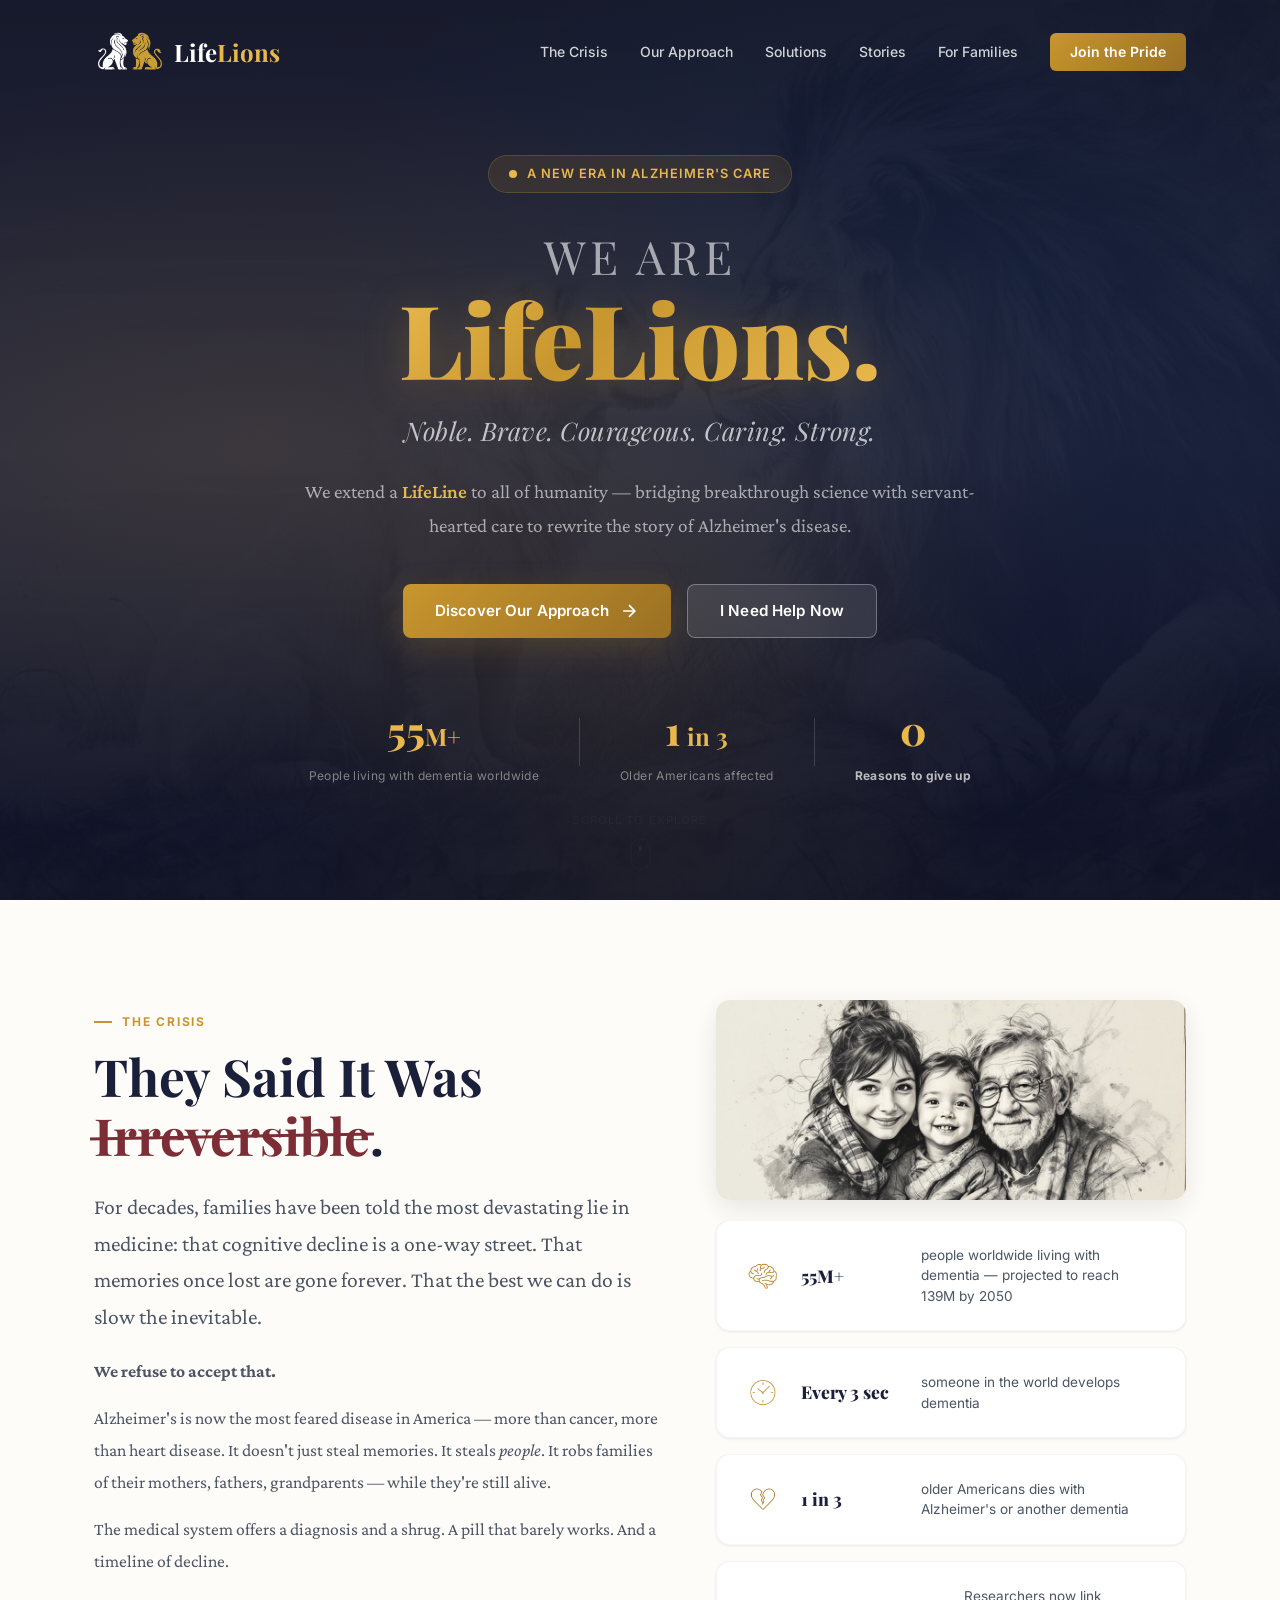
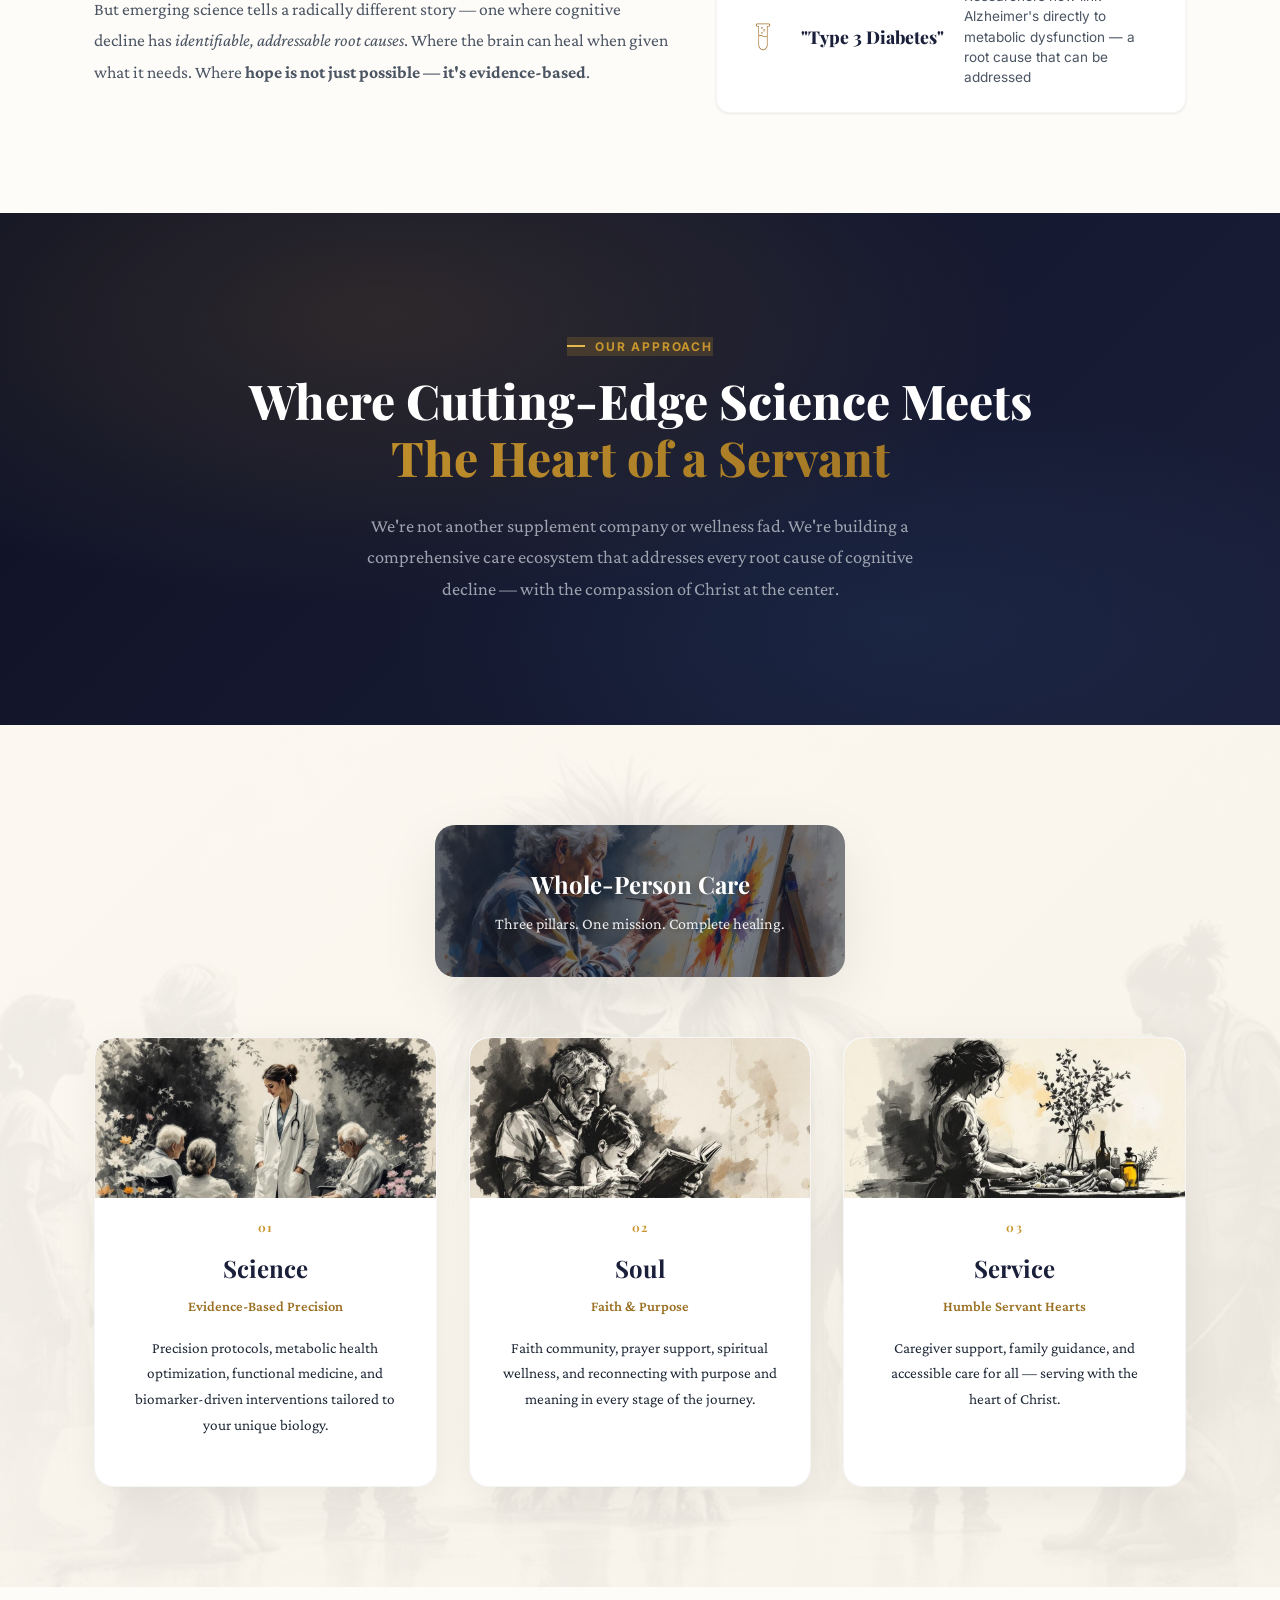
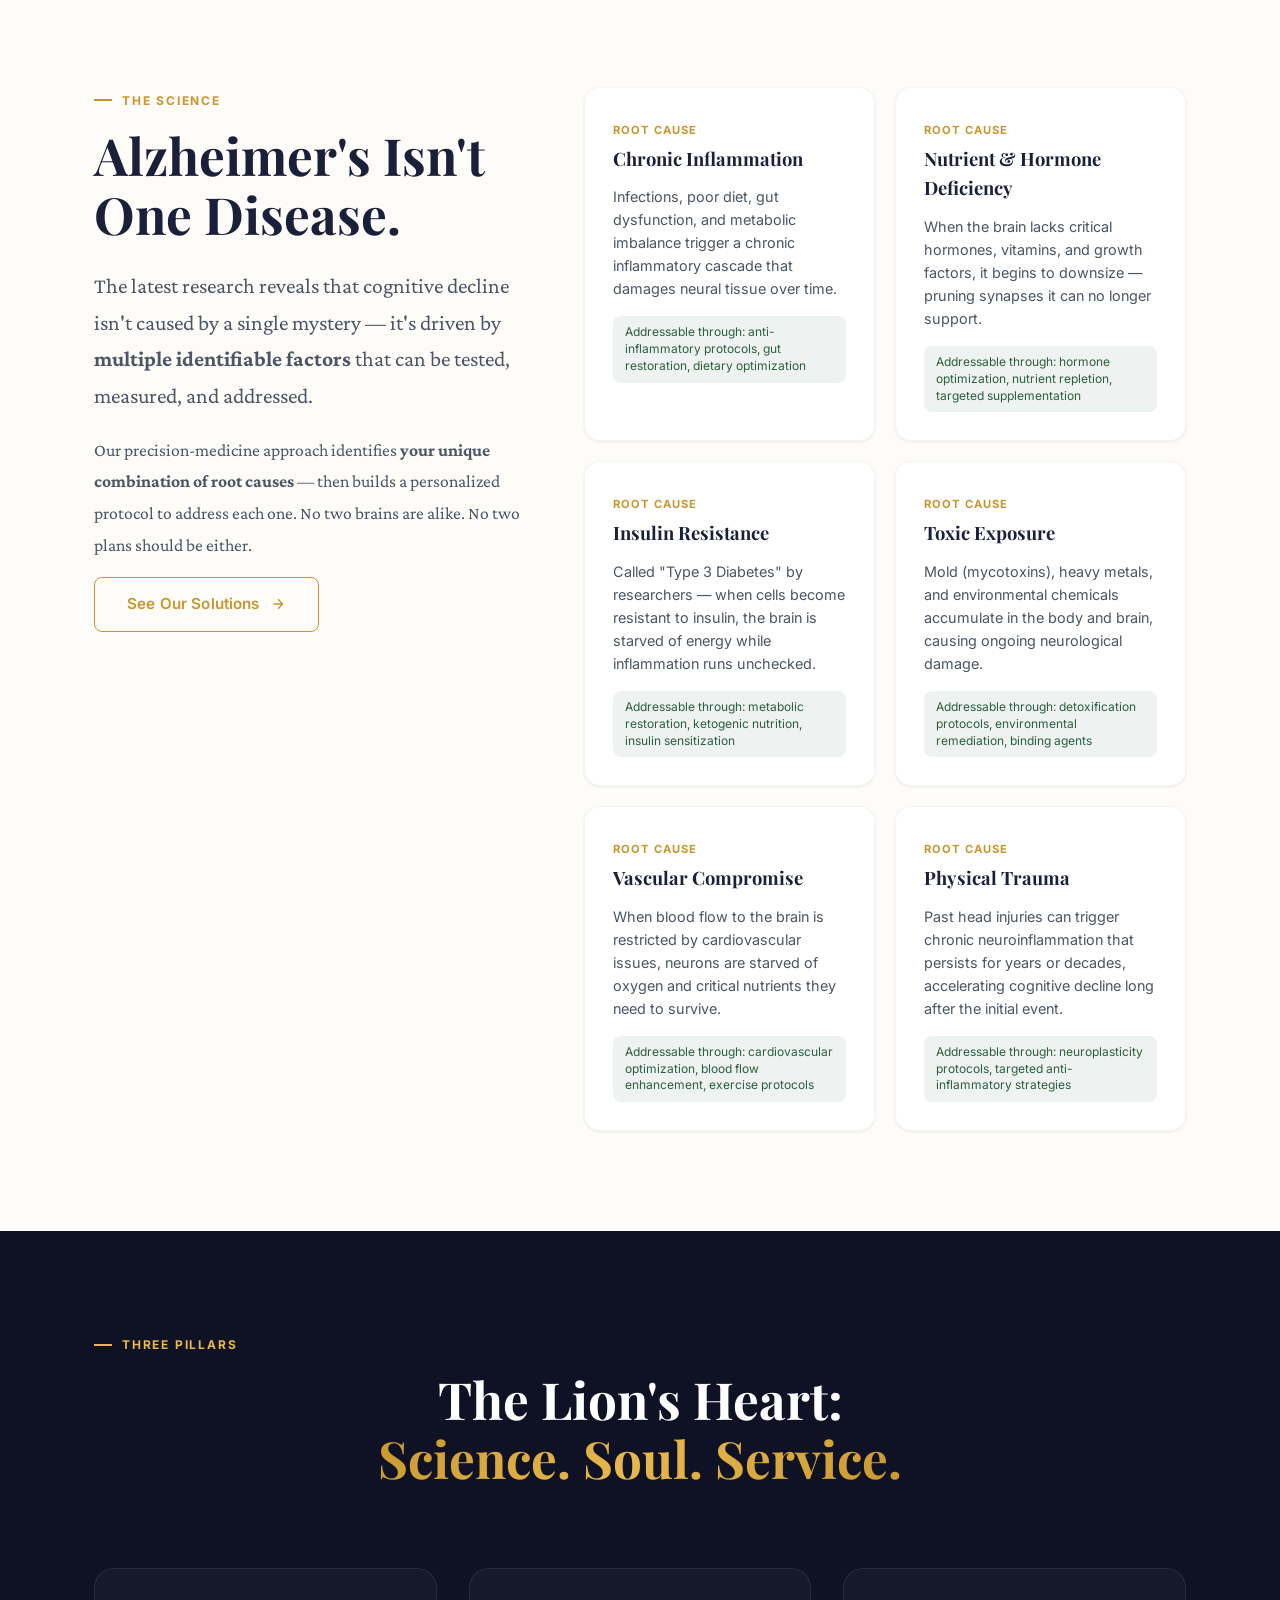
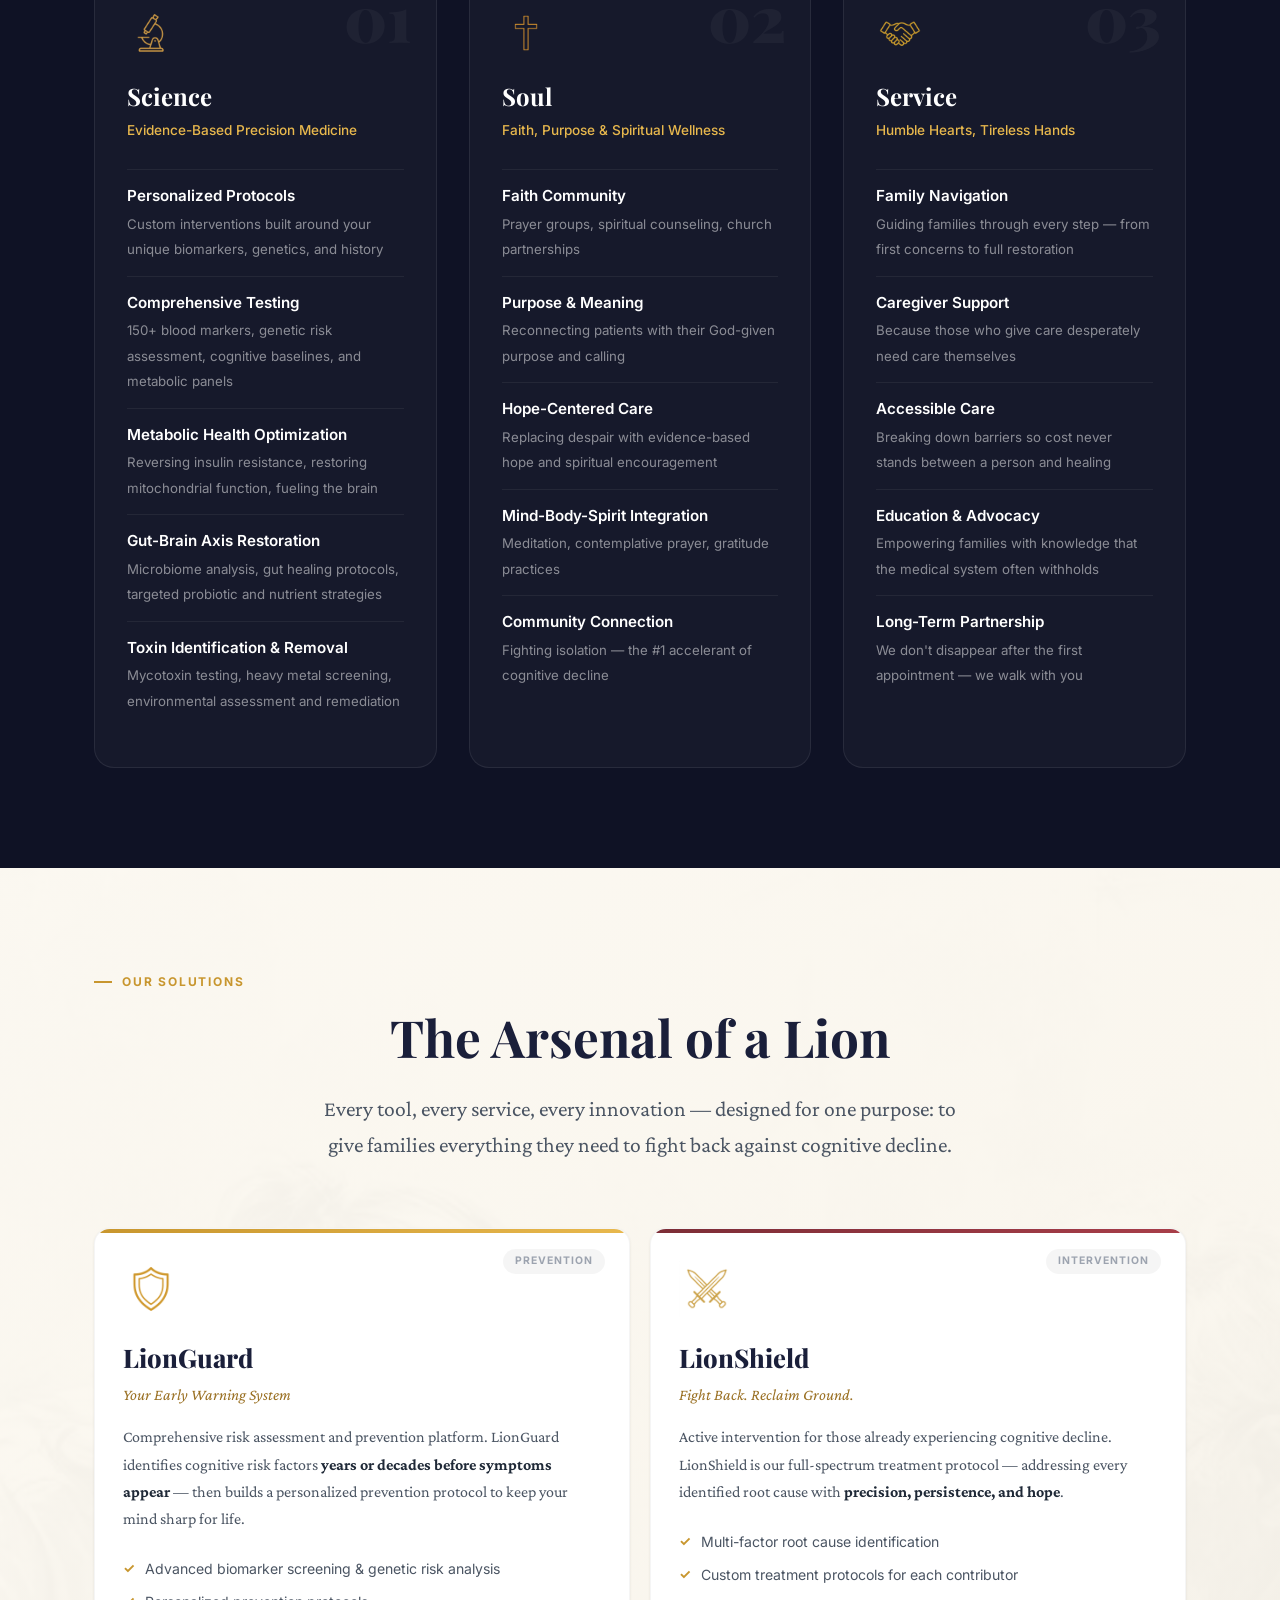
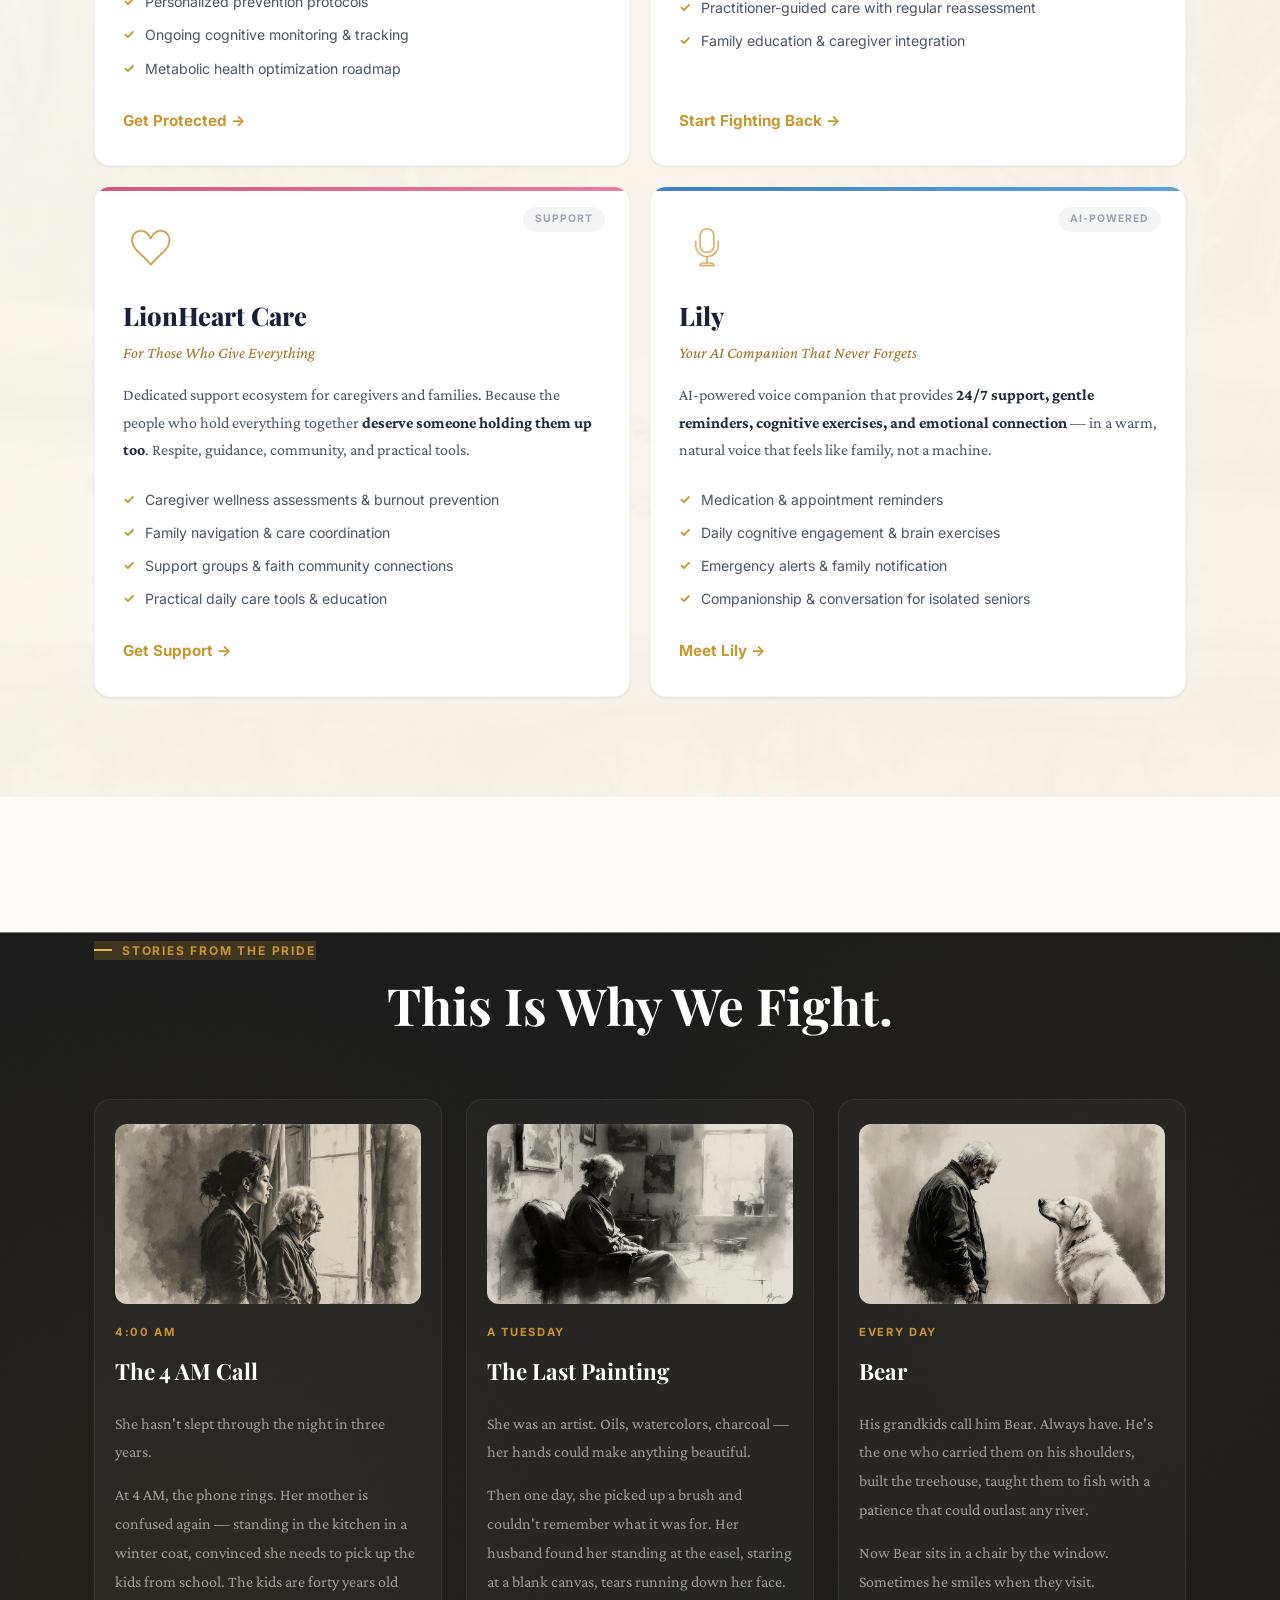
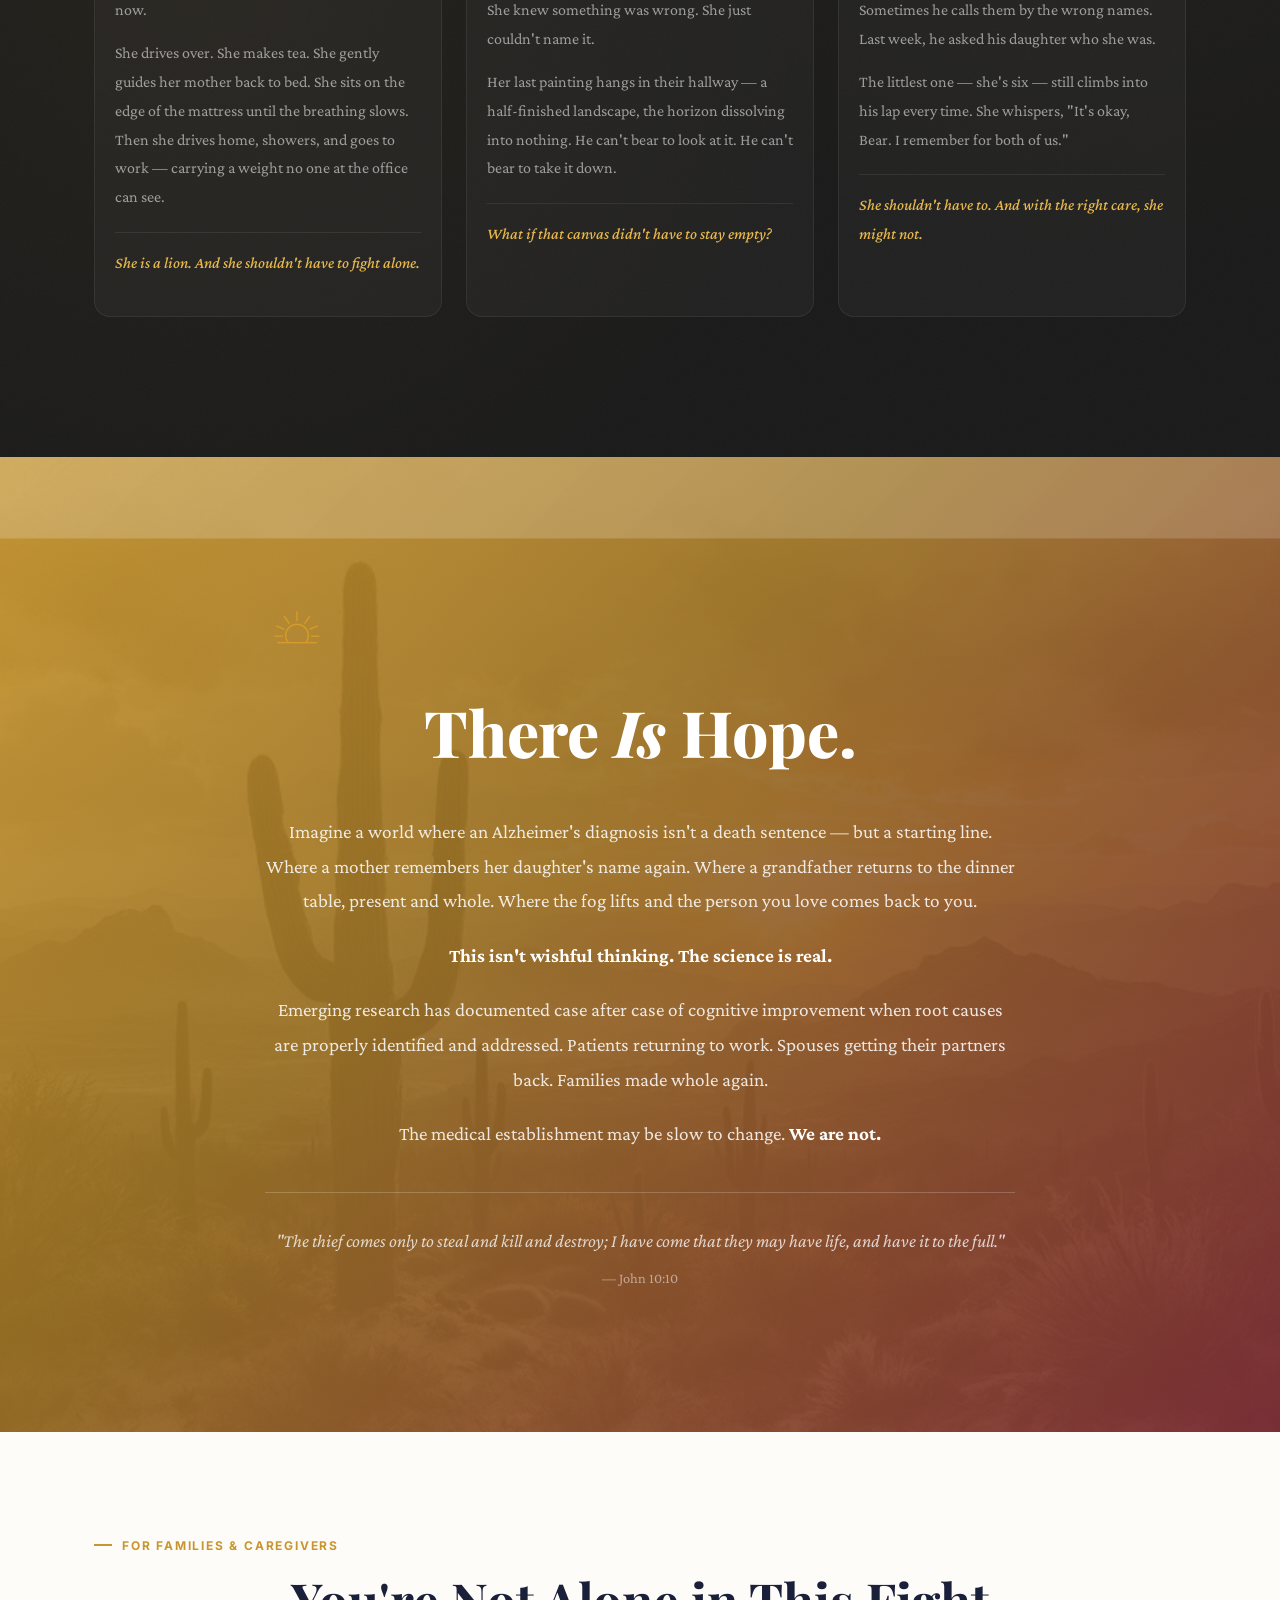
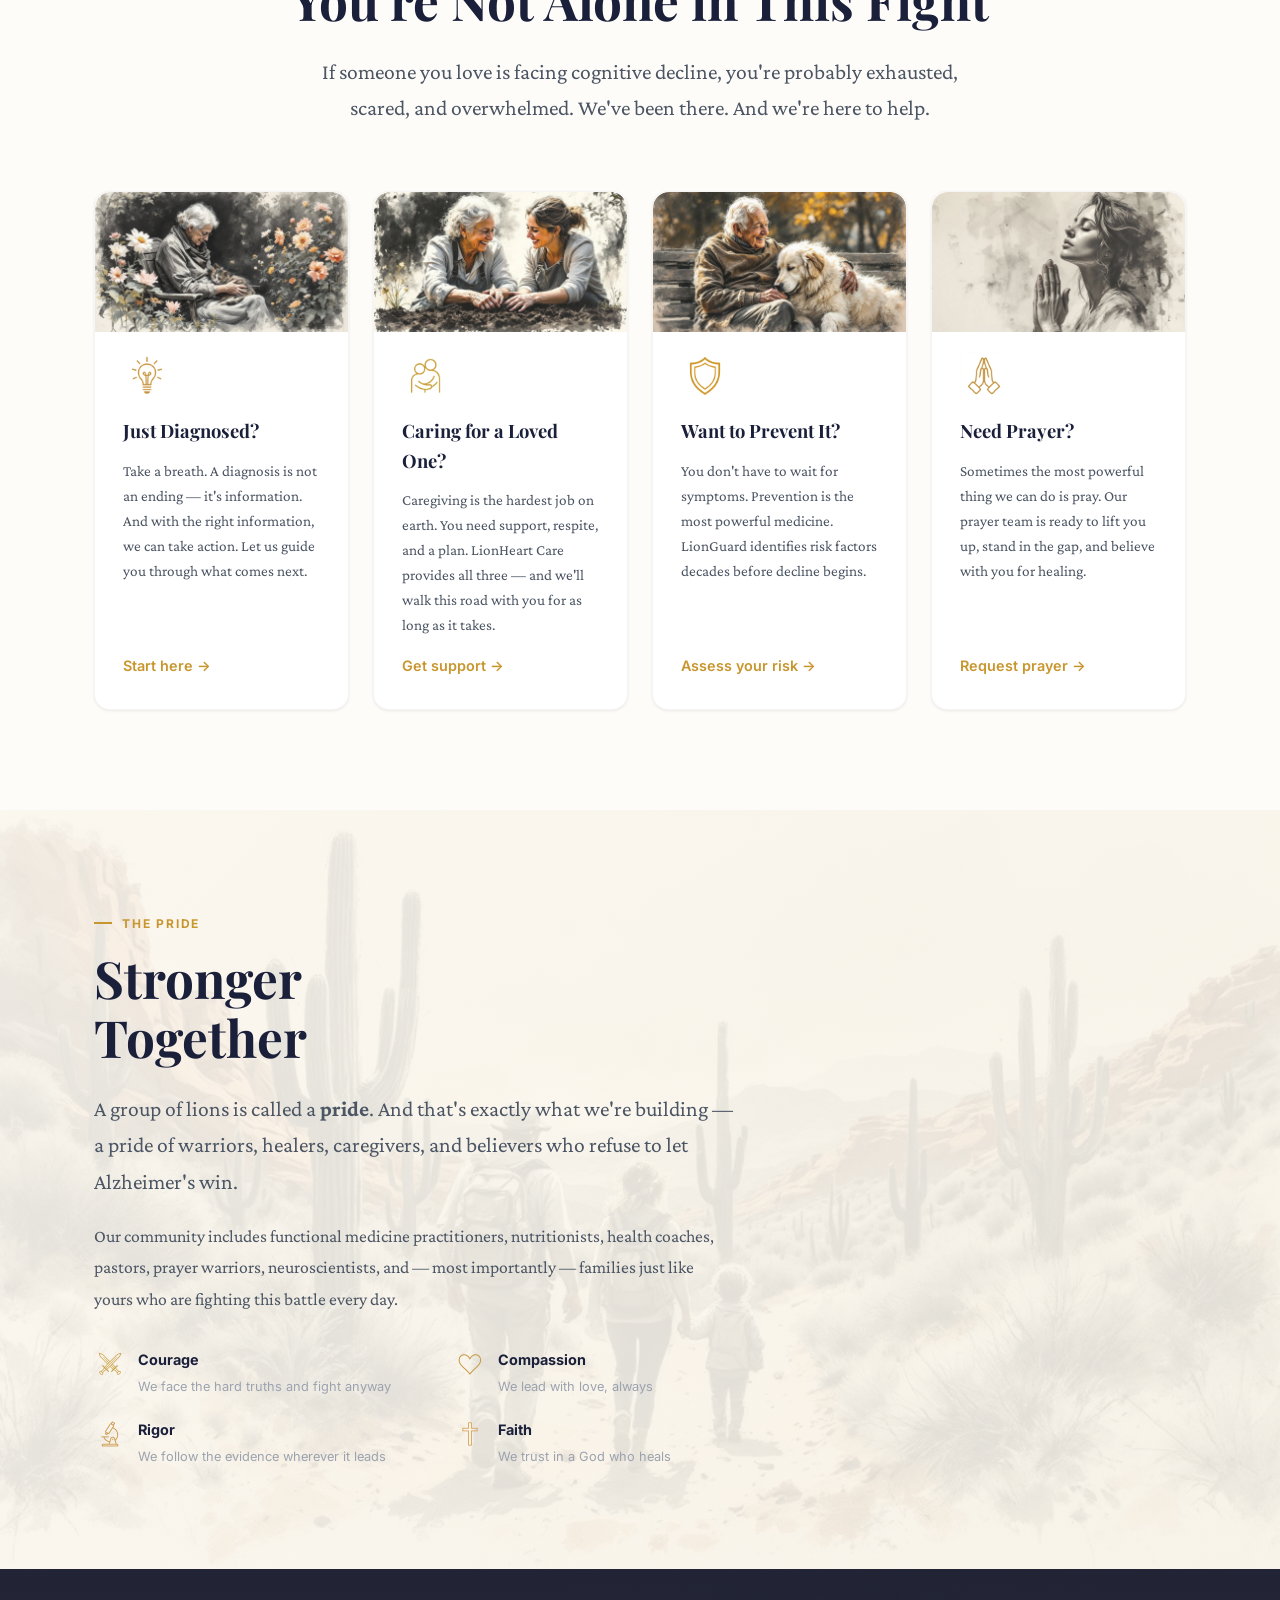
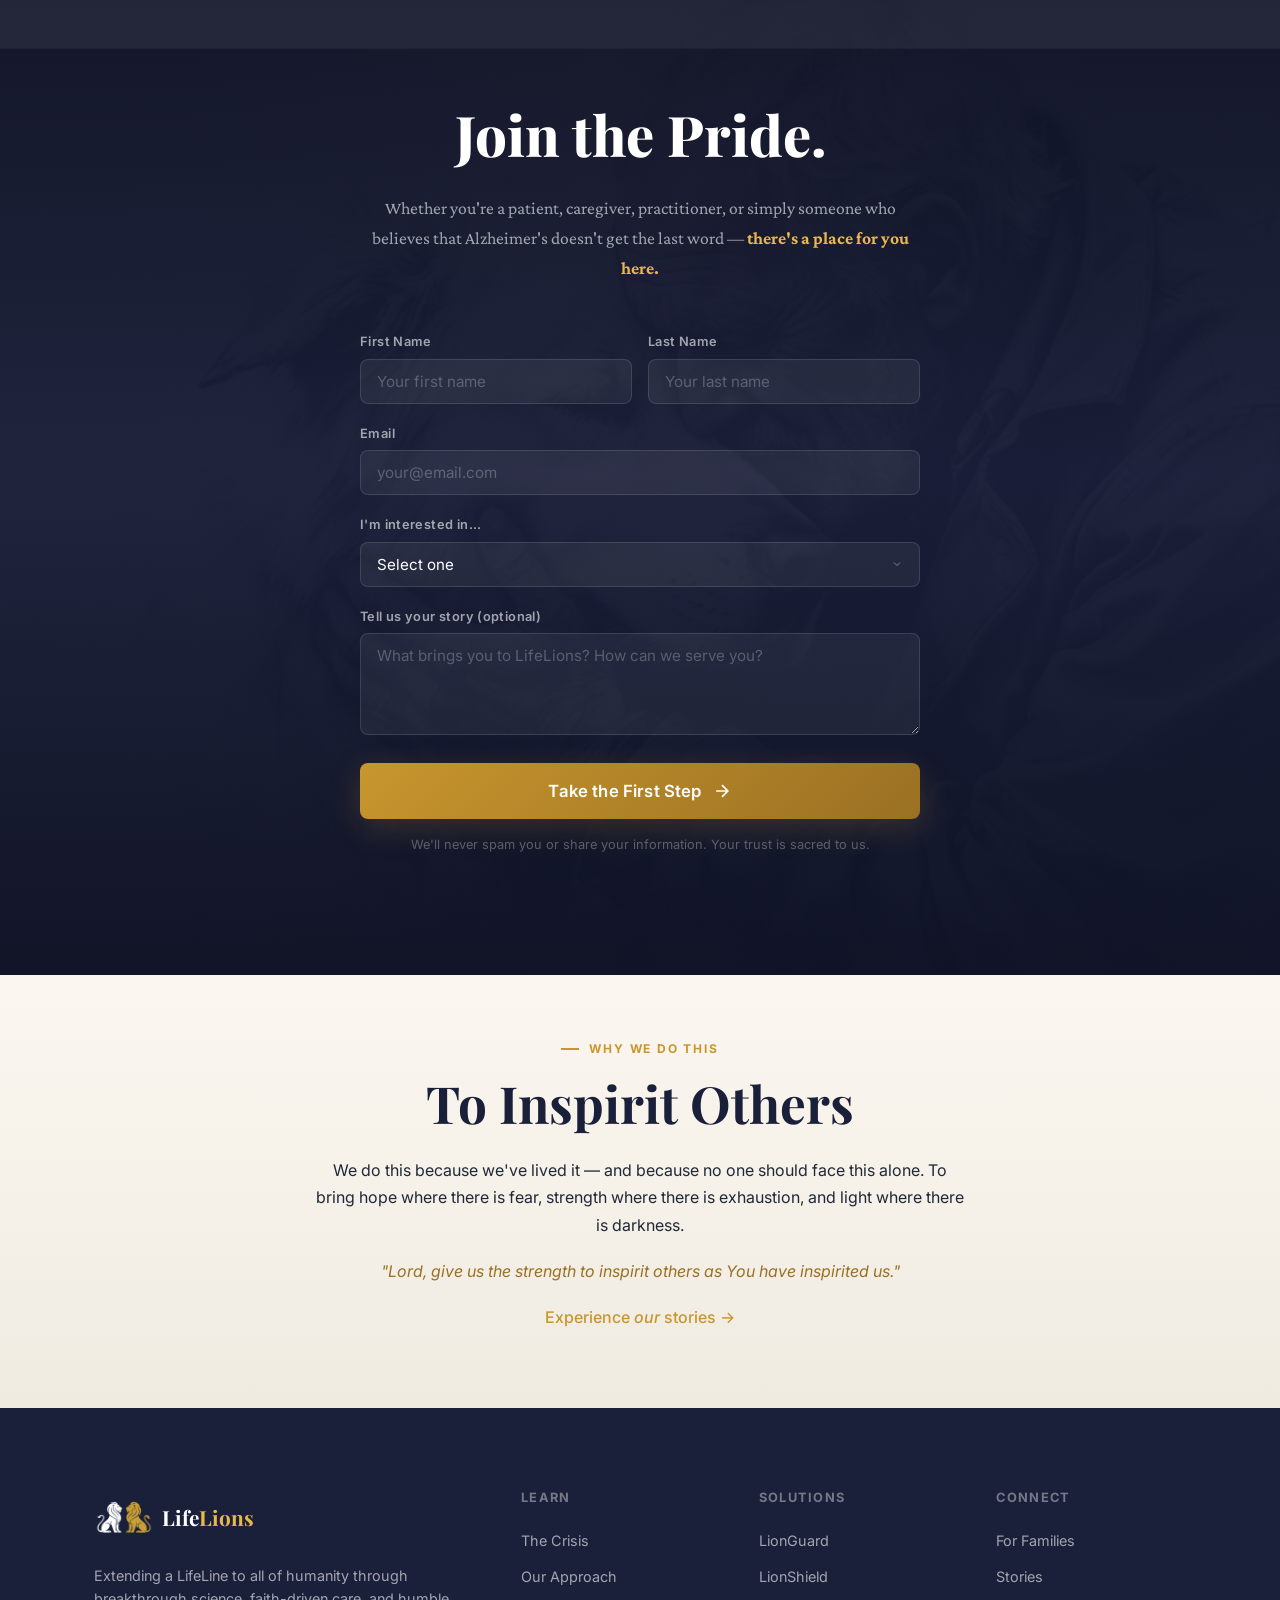
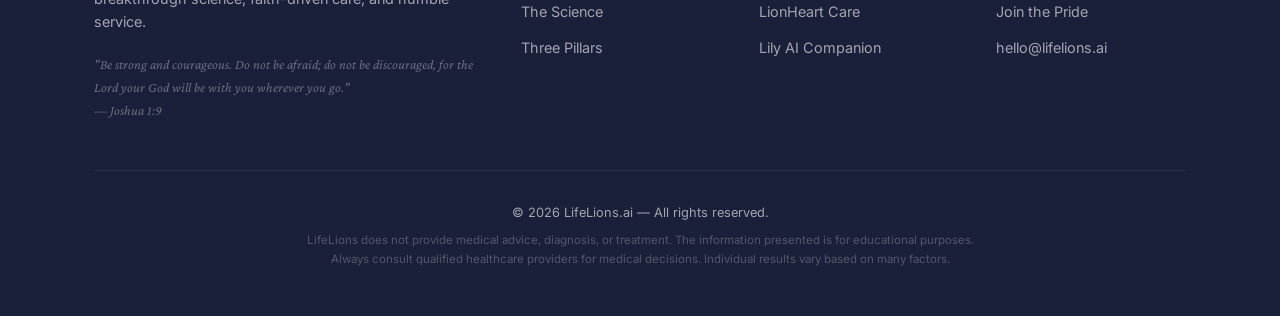
==== commit e3626646: "Make Why section smaller and match site title style" ====
--- a/index.html
+++ b/index.html
@@ -835,20 +835,16 @@
         <div class="container">
             <div class="why-content">
                 <span class="section-tag">Why We Do This</span>
-                <h2 class="why-title">To Inspirit Others</h2>
-                <p class="why-text">
-                    We do this because we've lived it. A mother forgetting her son's name. A father staring 
-                    at a blank canvas. A daughter awake at 4 AM, searching for answers. We built LifeLions 
-                    so no one has to face this alone.
-                </p>
-                <p class="why-text">
-                    Our mission is simple: to bring hope where there is fear, strength where there is 
-                    exhaustion, and light where there is darkness. To inspirit others the way we were inspirited.
-                </p>
-                <p class="why-verse">
+                <h2 class="section-title section-title-center">To Inspirit Others</h2>
+                <p class="why-text-compact">
+                    We do this because we've lived it — and because no one should face this alone.
+                    To bring hope where there is fear, strength where there is exhaustion, and 
+                    light where there is darkness.
+                </p>
+                <p class="why-verse-compact">
                     "Lord, give us the strength to inspirit others as You have inspirited us."
                 </p>
-                <p class="why-text">
+                <p class="why-text-compact">
                     <a href="gallery.html" class="why-link">Experience <em>our</em> stories →</a>
                 </p>
             </div>
--- a/styles.css
+++ b/styles.css
@@ -2365,29 +2365,29 @@
 /* Why We Do This Section */
 .why-section {
     background: linear-gradient(180deg, var(--cream) 0%, #F0EBE1 100%);
-    padding: 100px 0;
+    padding: 60px 0;
     text-align: center;
 }
 
 .why-content {
-    max-width: 800px;
+    max-width: 650px;
     margin: 0 auto;
 }
 
-.why-title {
+.why-text-compact {
+    font-size: 1rem;
+    color: var(--text-secondary);
+    line-height: 1.7;
+    margin-bottom: 16px;
+}
+
+.why-verse-compact {
     font-family: var(--font-serif);
-    font-size: clamp(2rem, 5vw, 3rem);
-    font-weight: 300;
-    color: var(--charcoal);
-    margin-bottom: 24px;
-    line-height: 1.2;
-}
-
-.why-text {
-    font-size: 1.1rem;
-    color: var(--text-secondary);
-    line-height: 1.8;
-    margin-bottom: 20px;
+    font-style: italic;
+    font-size: 1rem;
+    color: var(--gold-dark);
+    margin: 20px 0;
+    line-height: 1.6;
 }
 
 .why-cta {
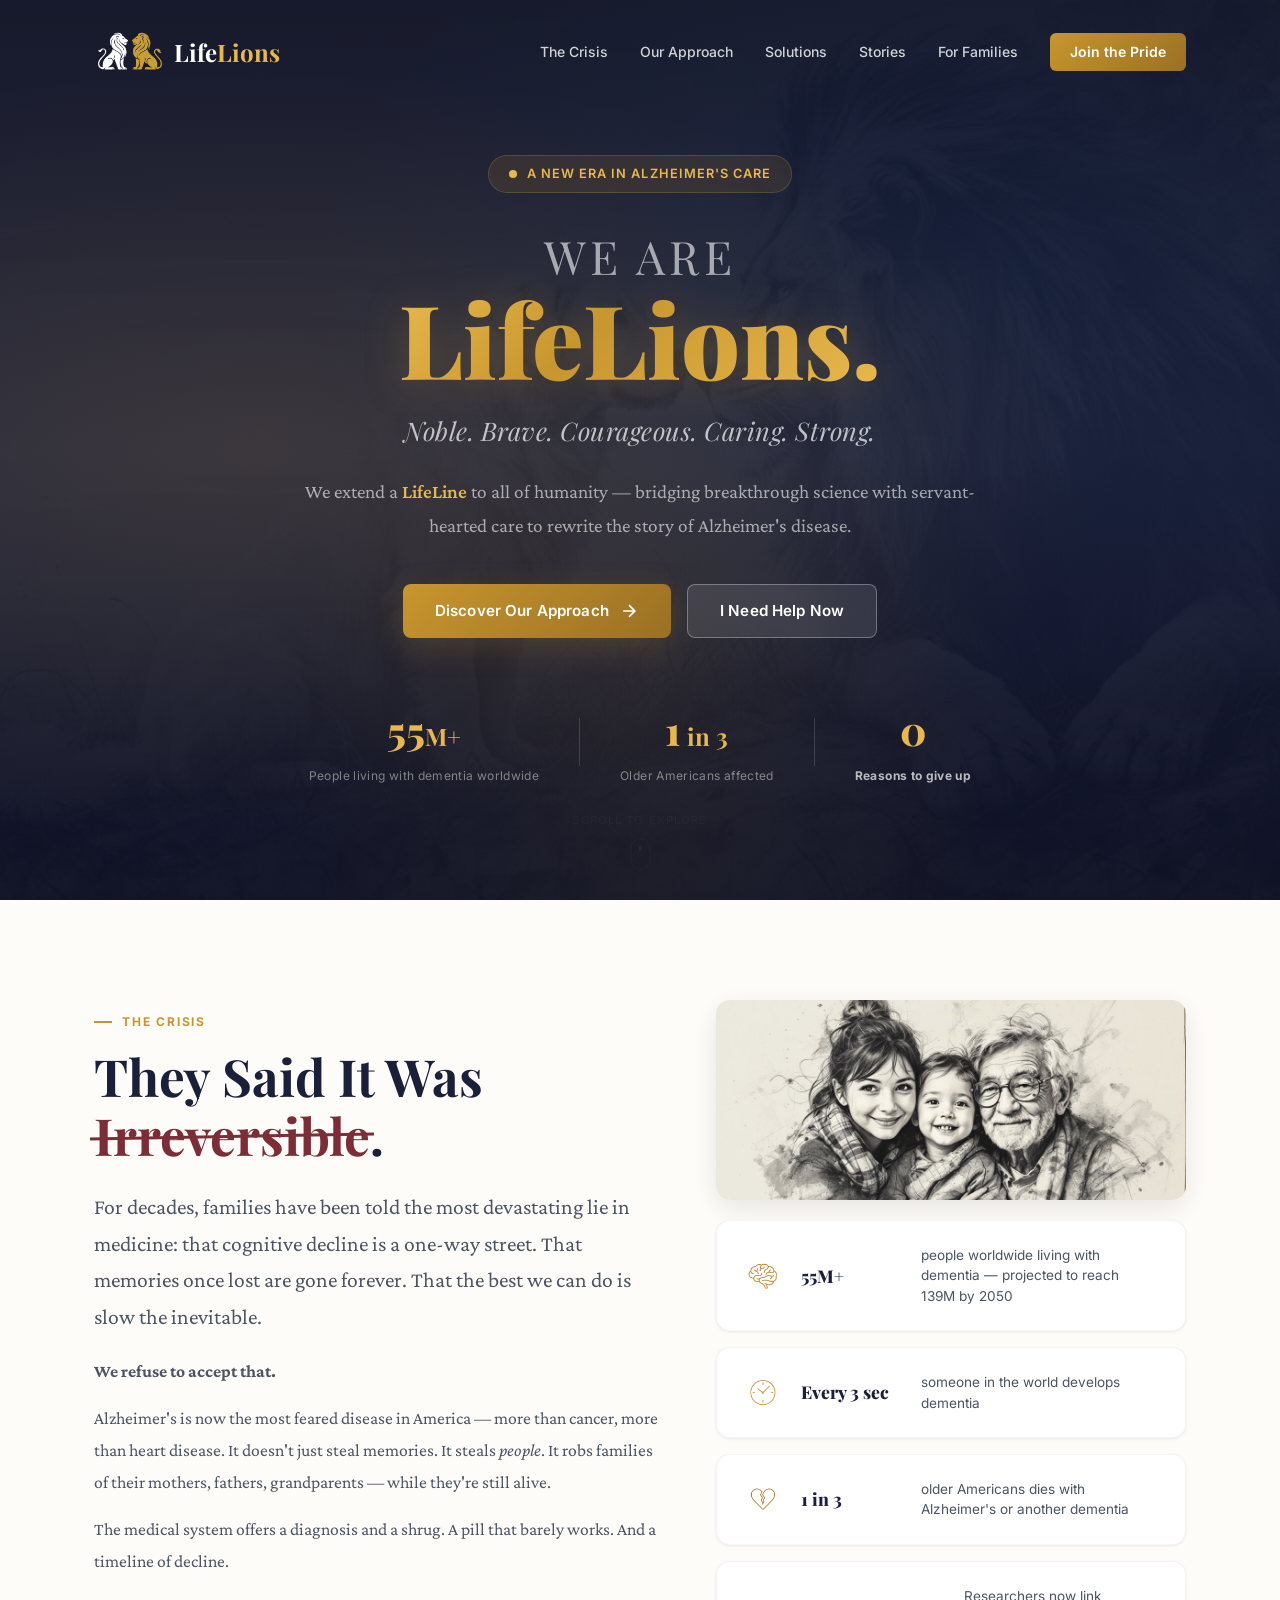
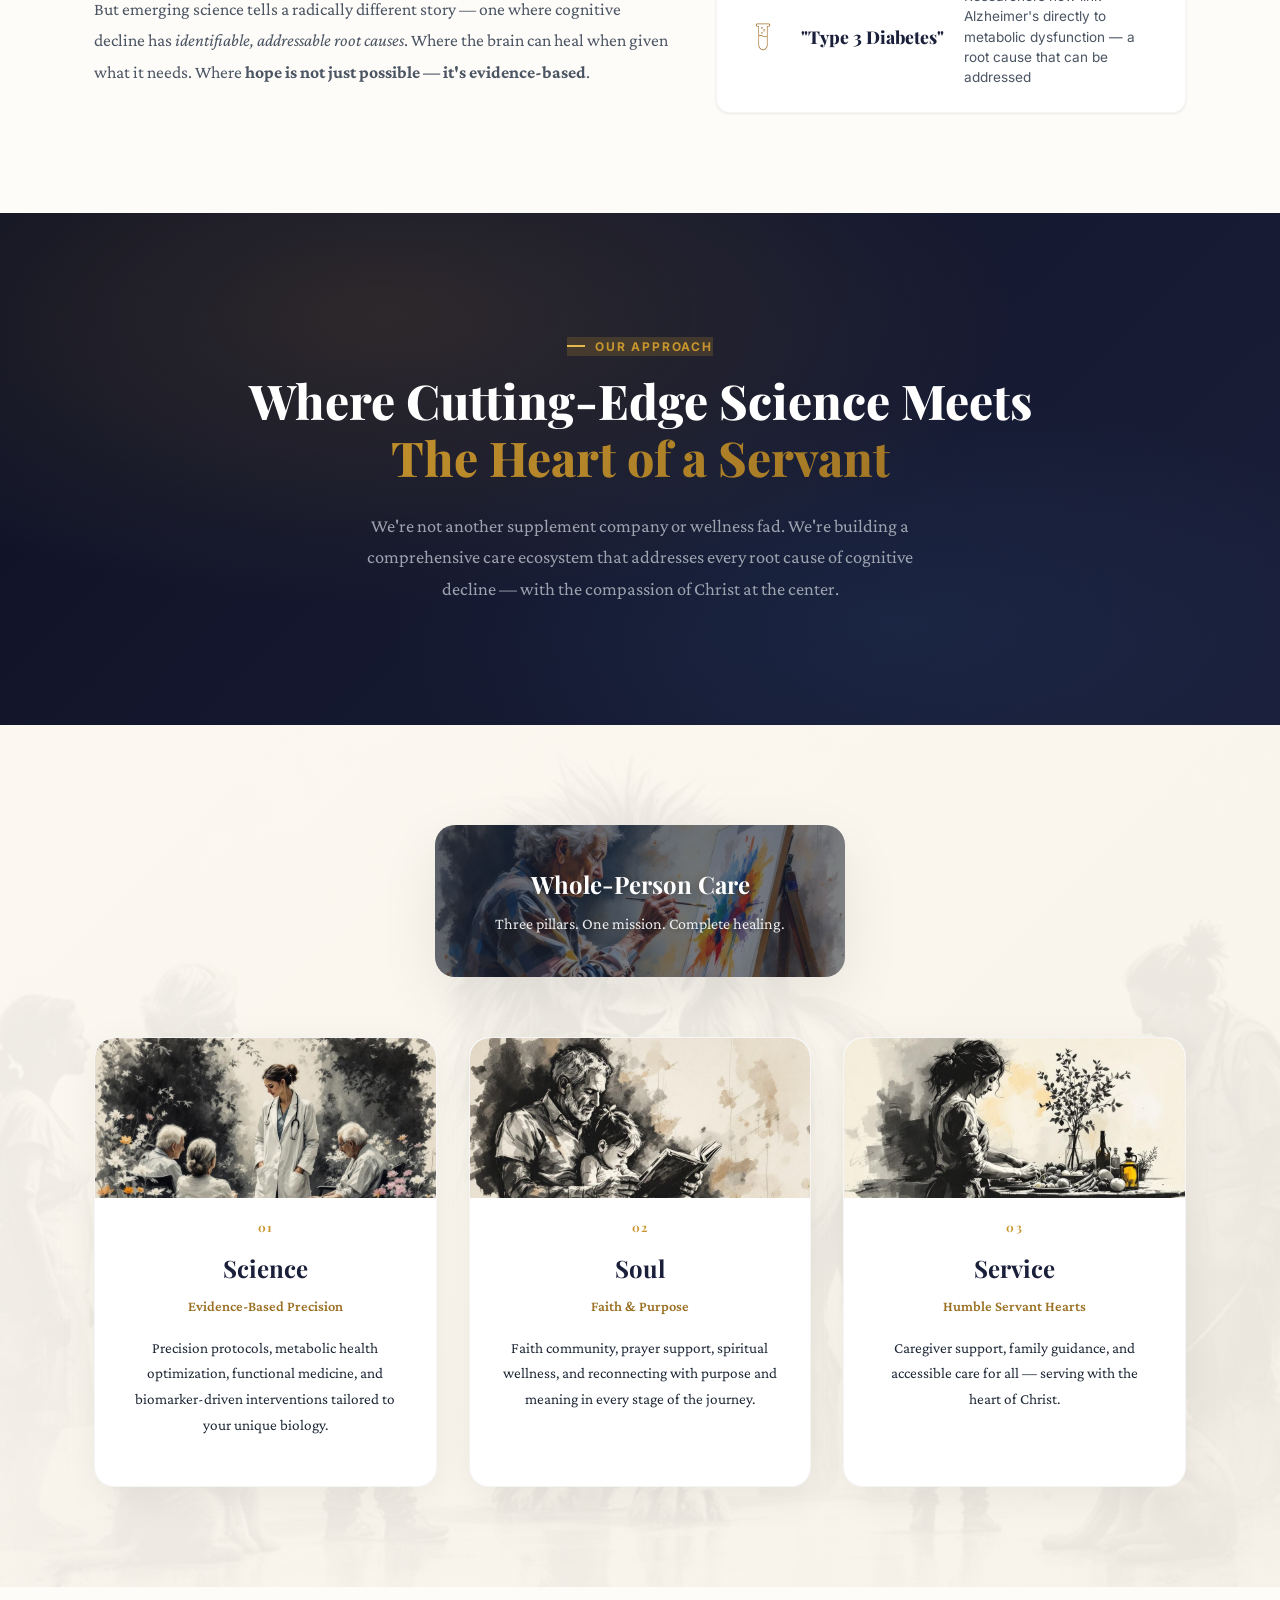
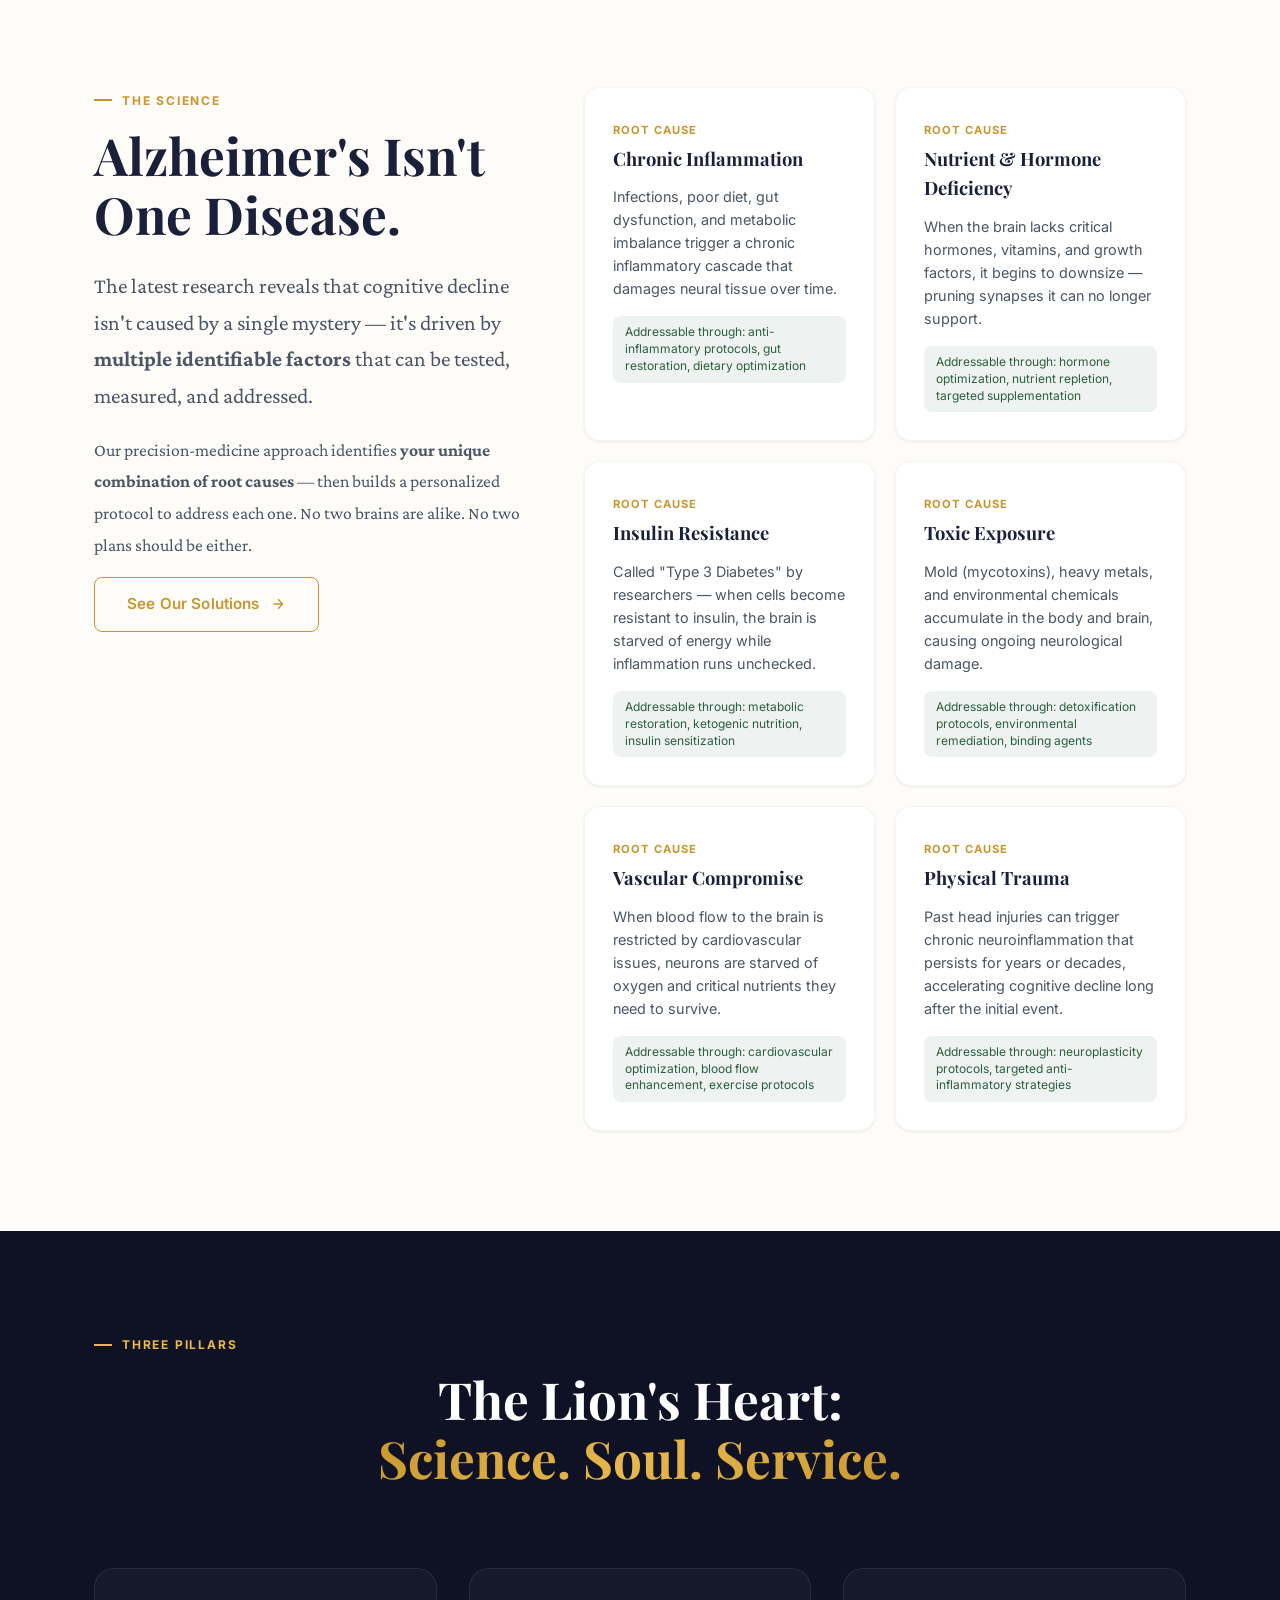
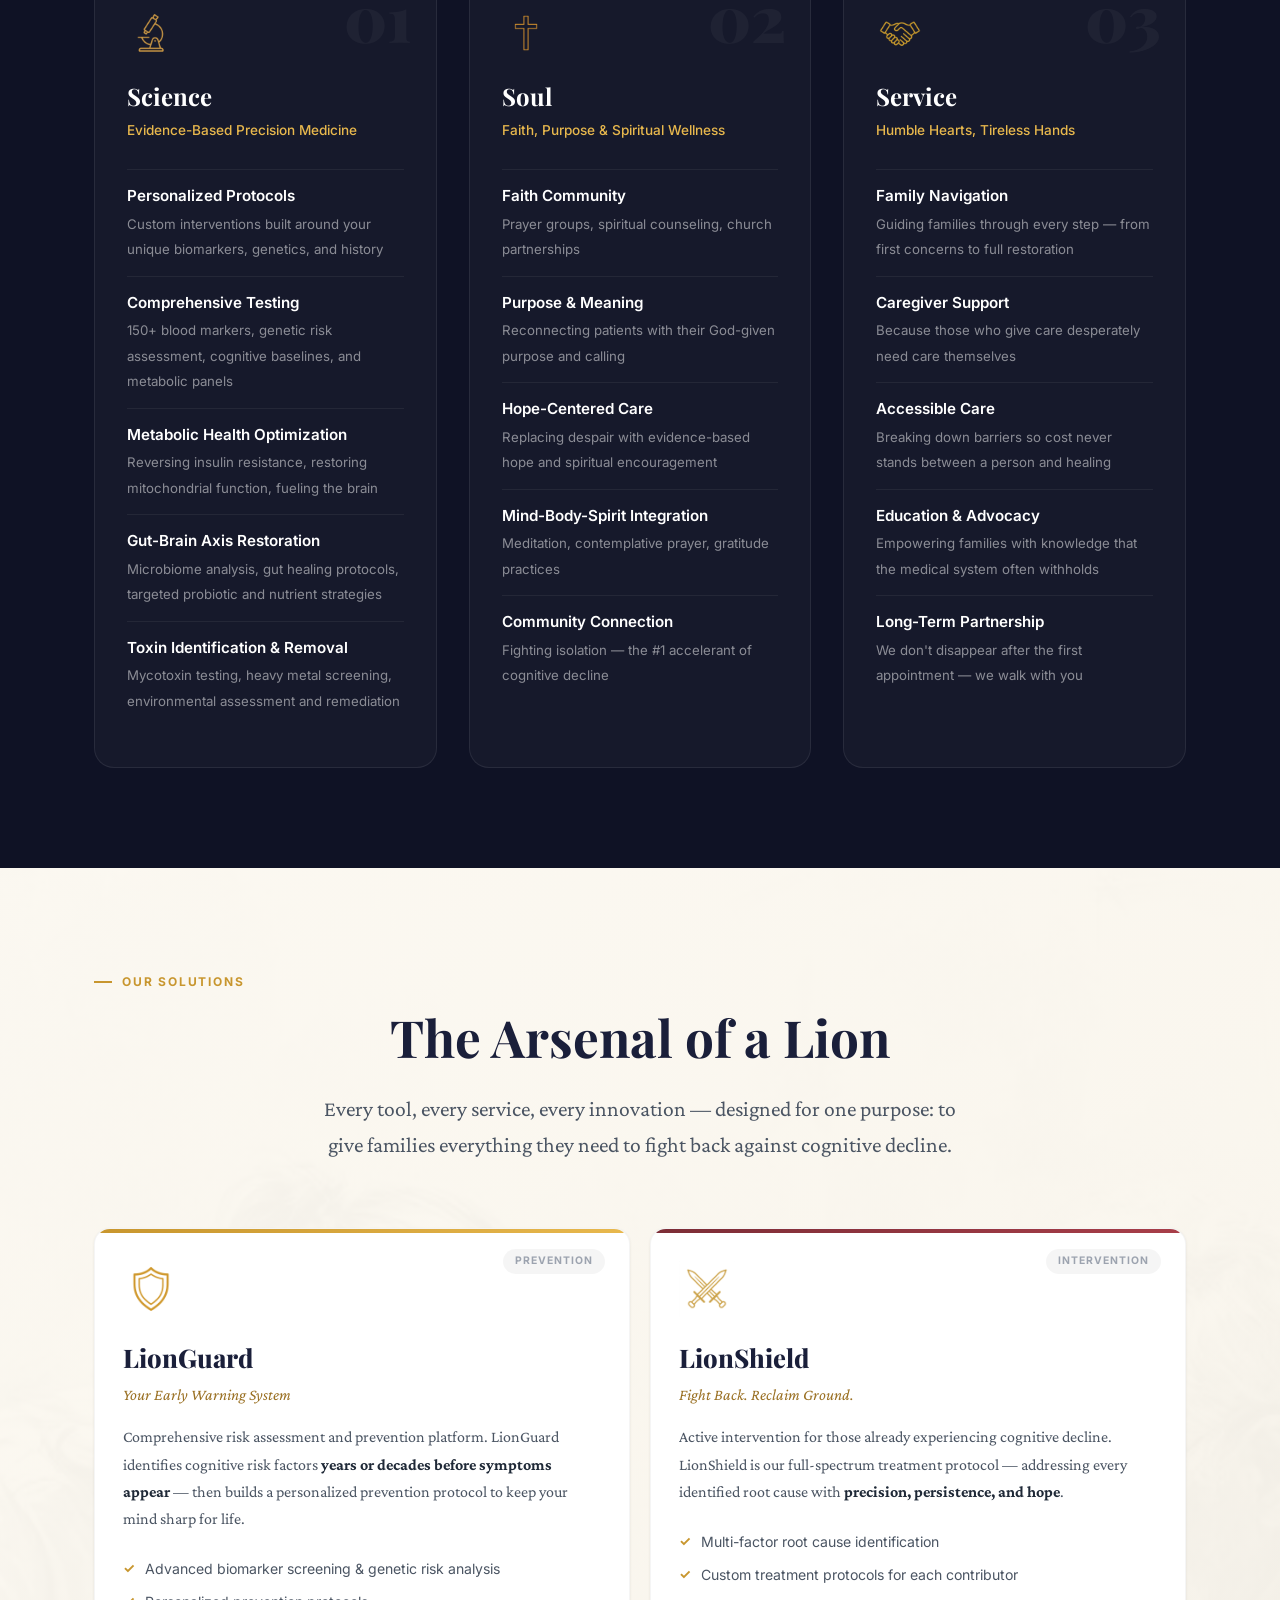
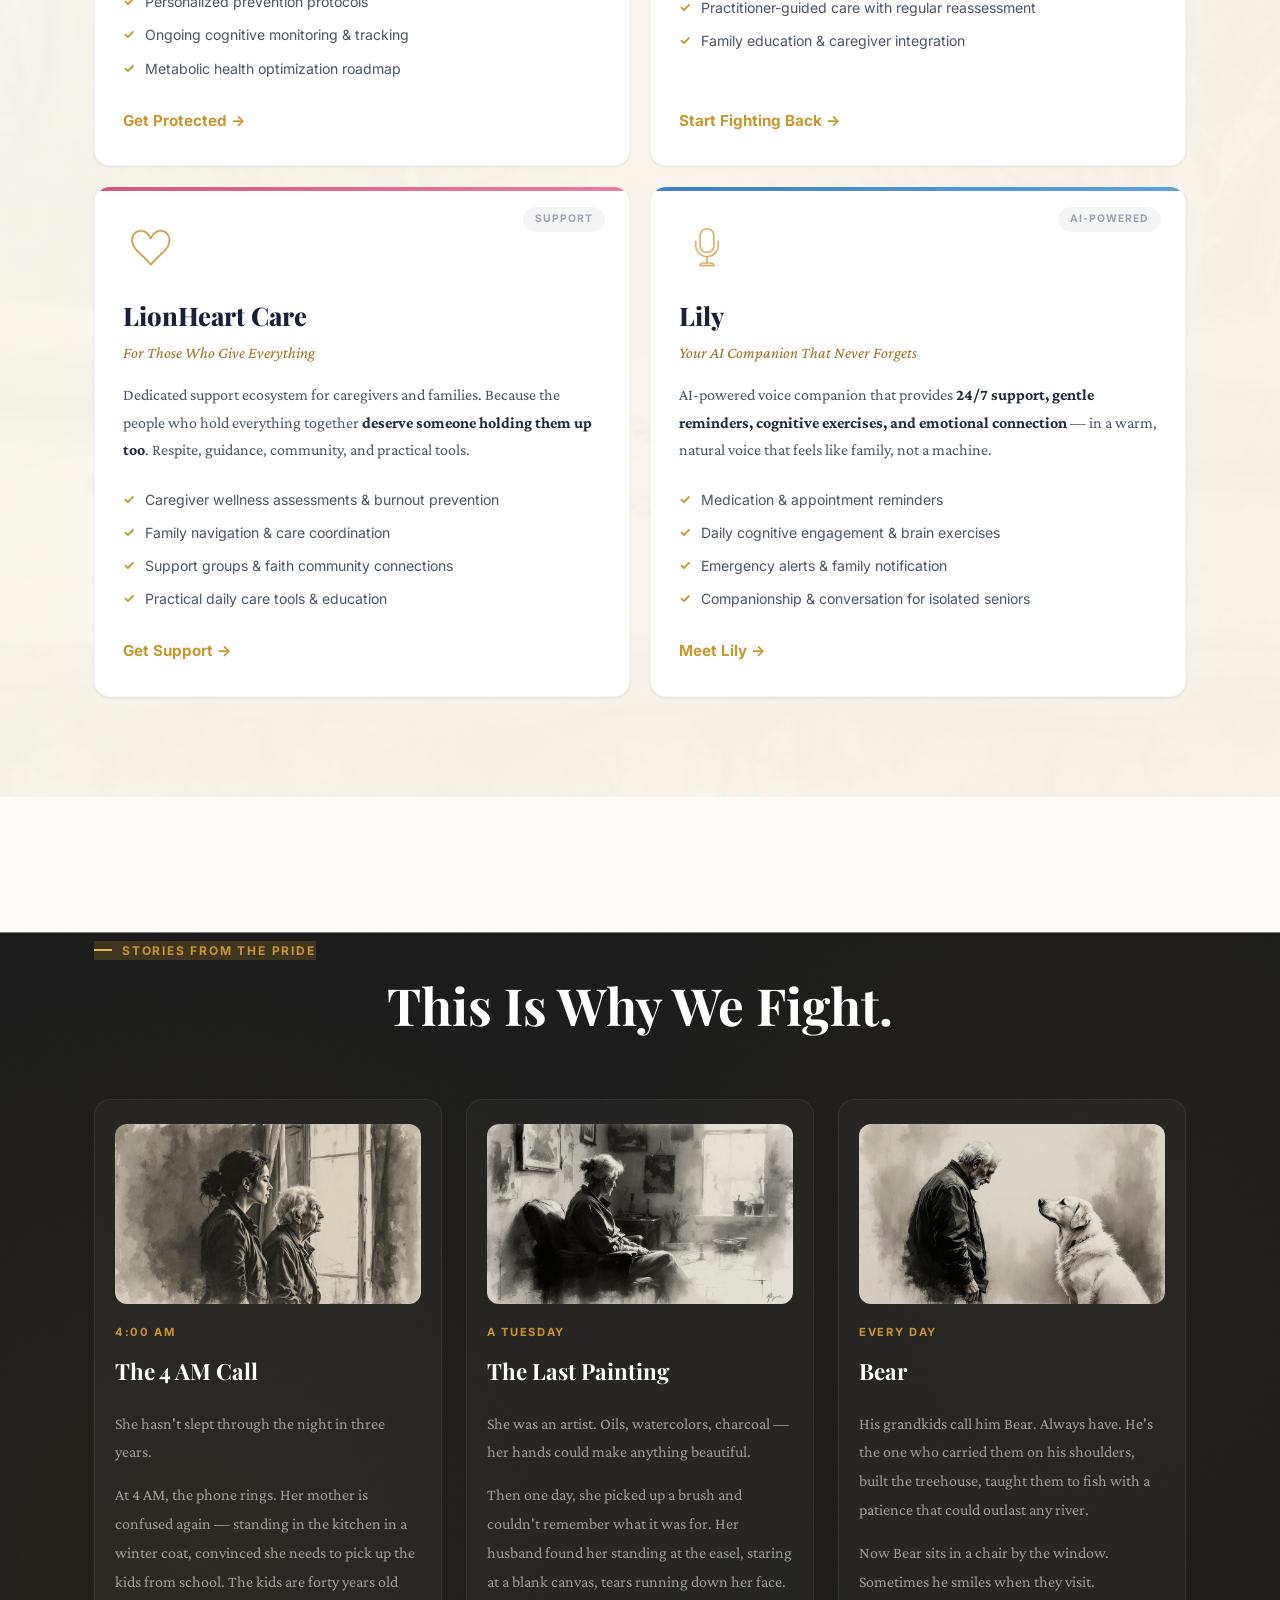
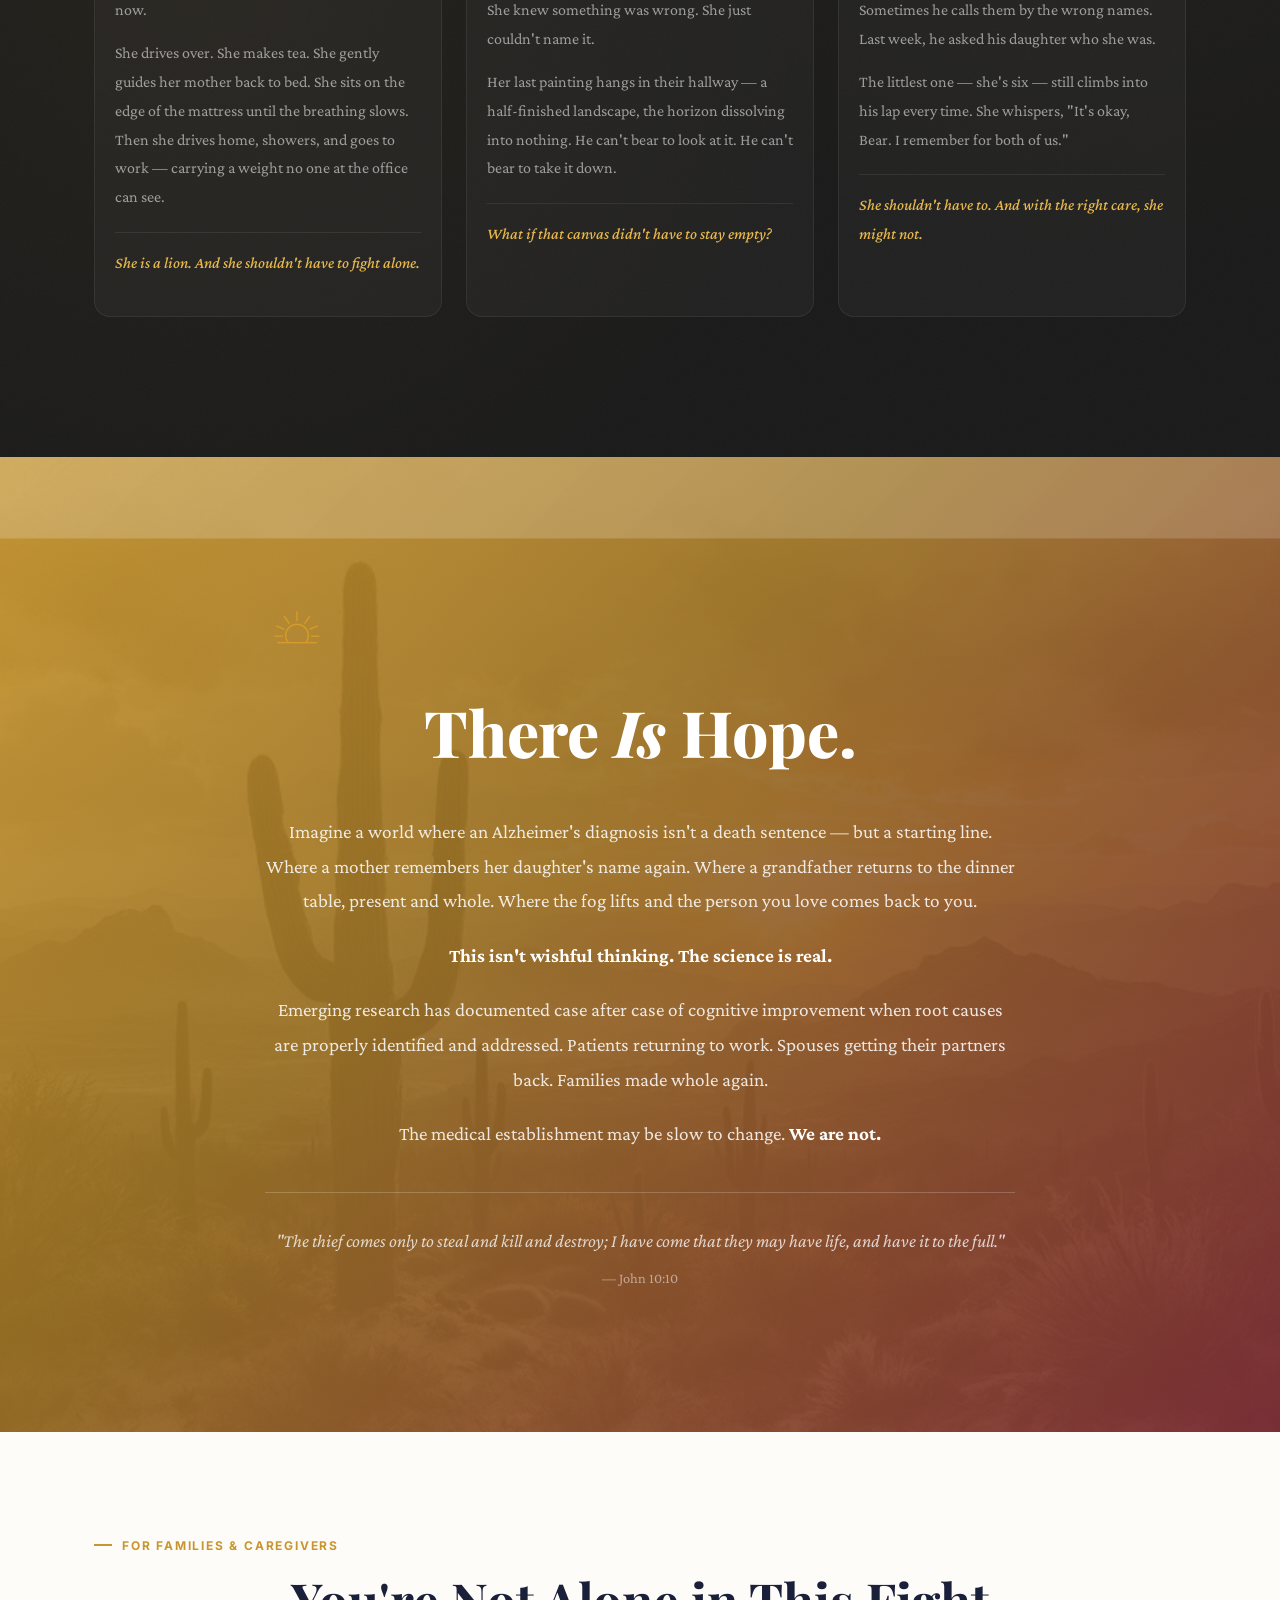
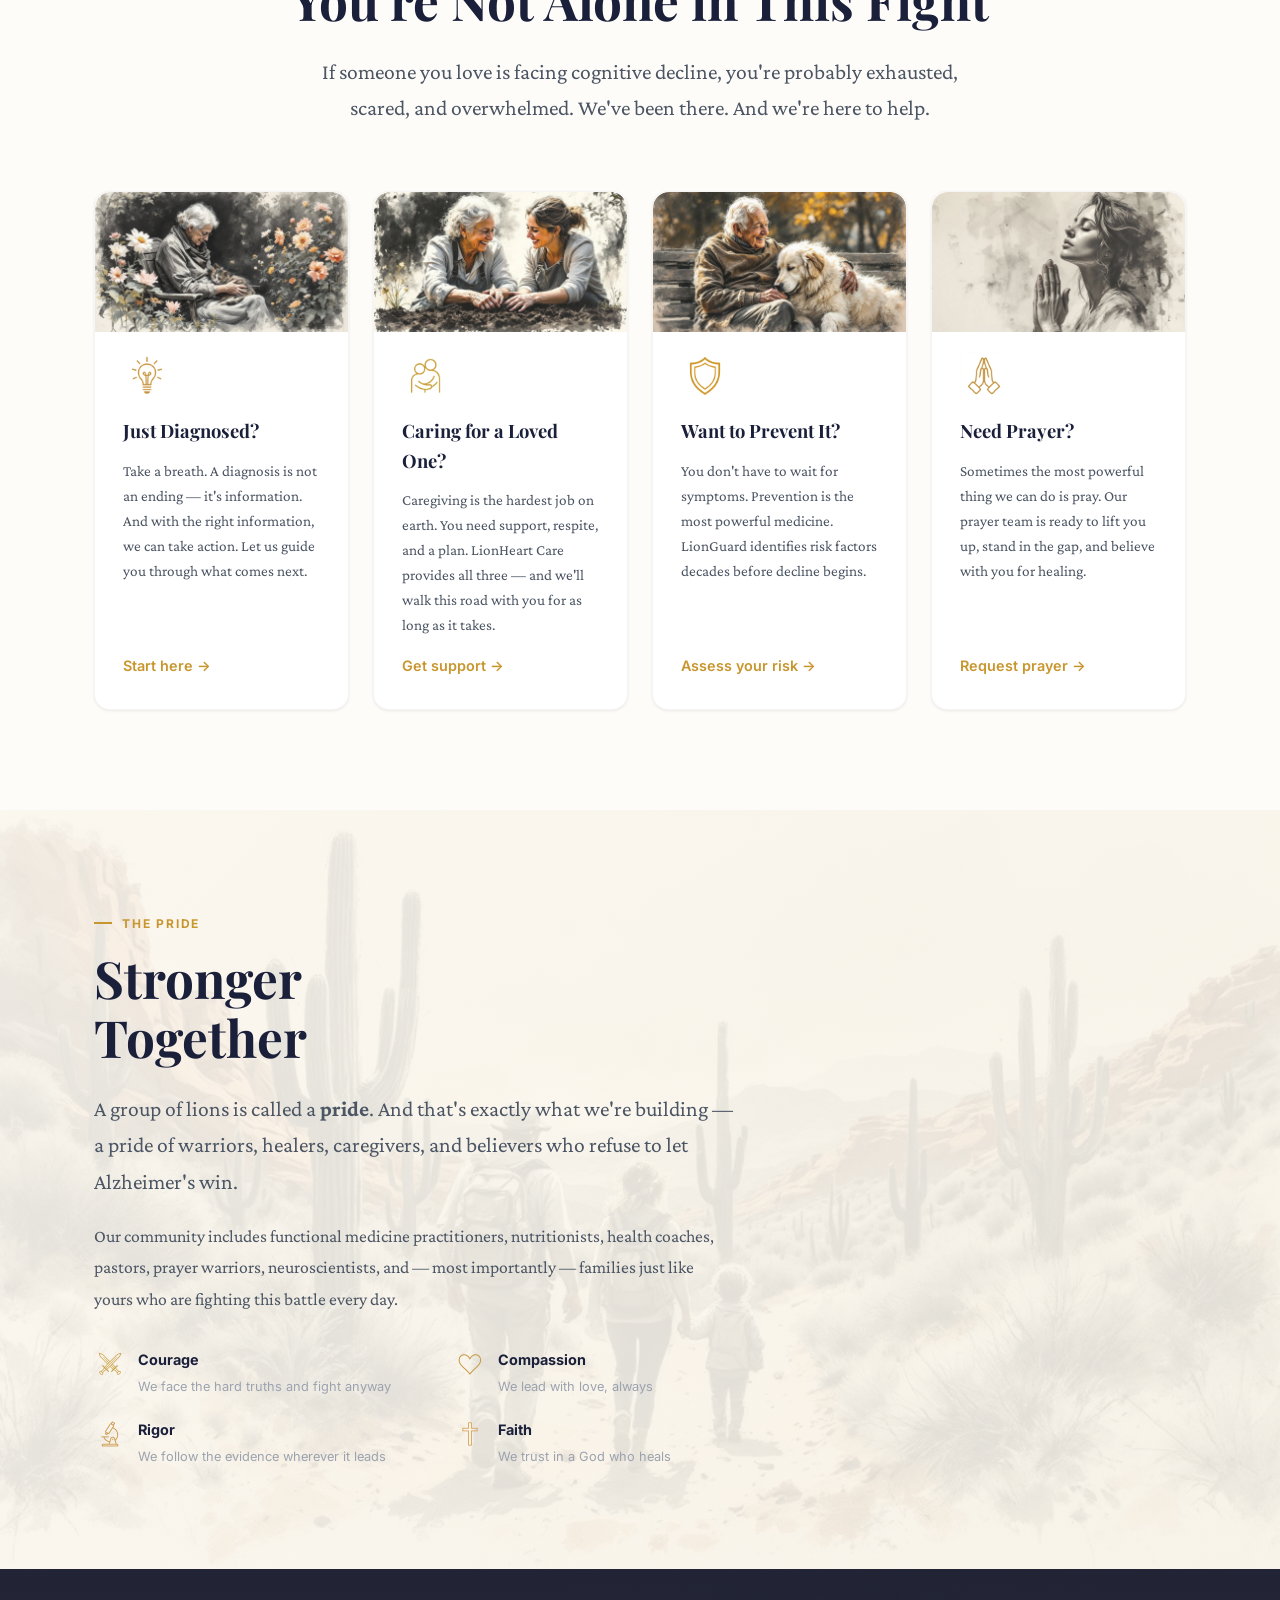
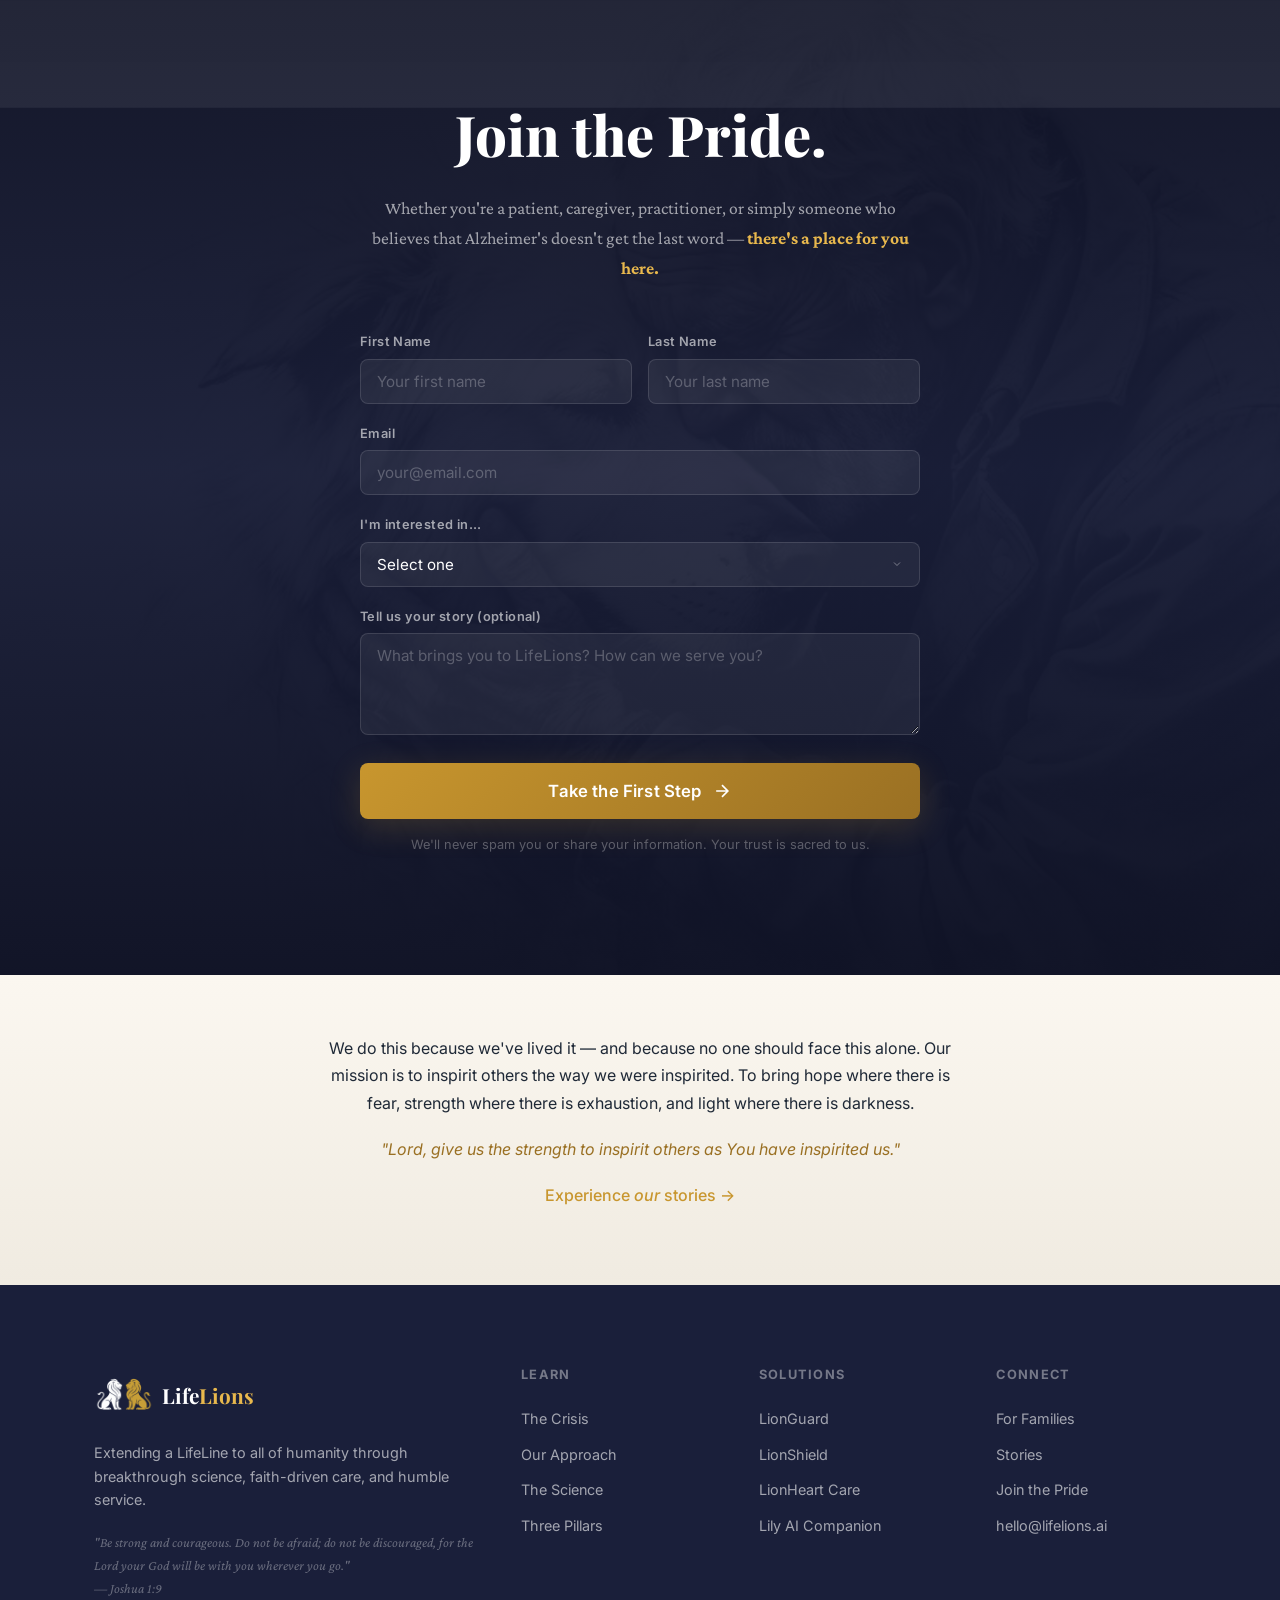
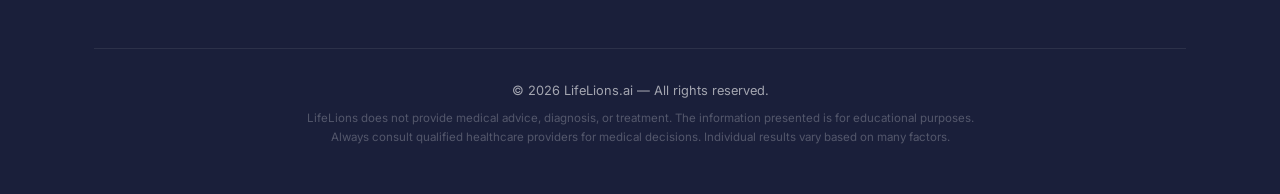
==== commit e59df52d: "Remove title from Why section, tell story in body text" ====
--- a/index.html
+++ b/index.html
@@ -834,12 +834,10 @@
     <section class="section why-section" id="why">
         <div class="container">
             <div class="why-content">
-                <span class="section-tag">Why We Do This</span>
-                <h2 class="section-title section-title-center">To Inspirit Others</h2>
                 <p class="why-text-compact">
                     We do this because we've lived it — and because no one should face this alone.
-                    To bring hope where there is fear, strength where there is exhaustion, and 
-                    light where there is darkness.
+                    Our mission is to inspirit others the way we were inspirited. To bring hope 
+                    where there is fear, strength where there is exhaustion, and light where there is darkness.
                 </p>
                 <p class="why-verse-compact">
                     "Lord, give us the strength to inspirit others as You have inspirited us."
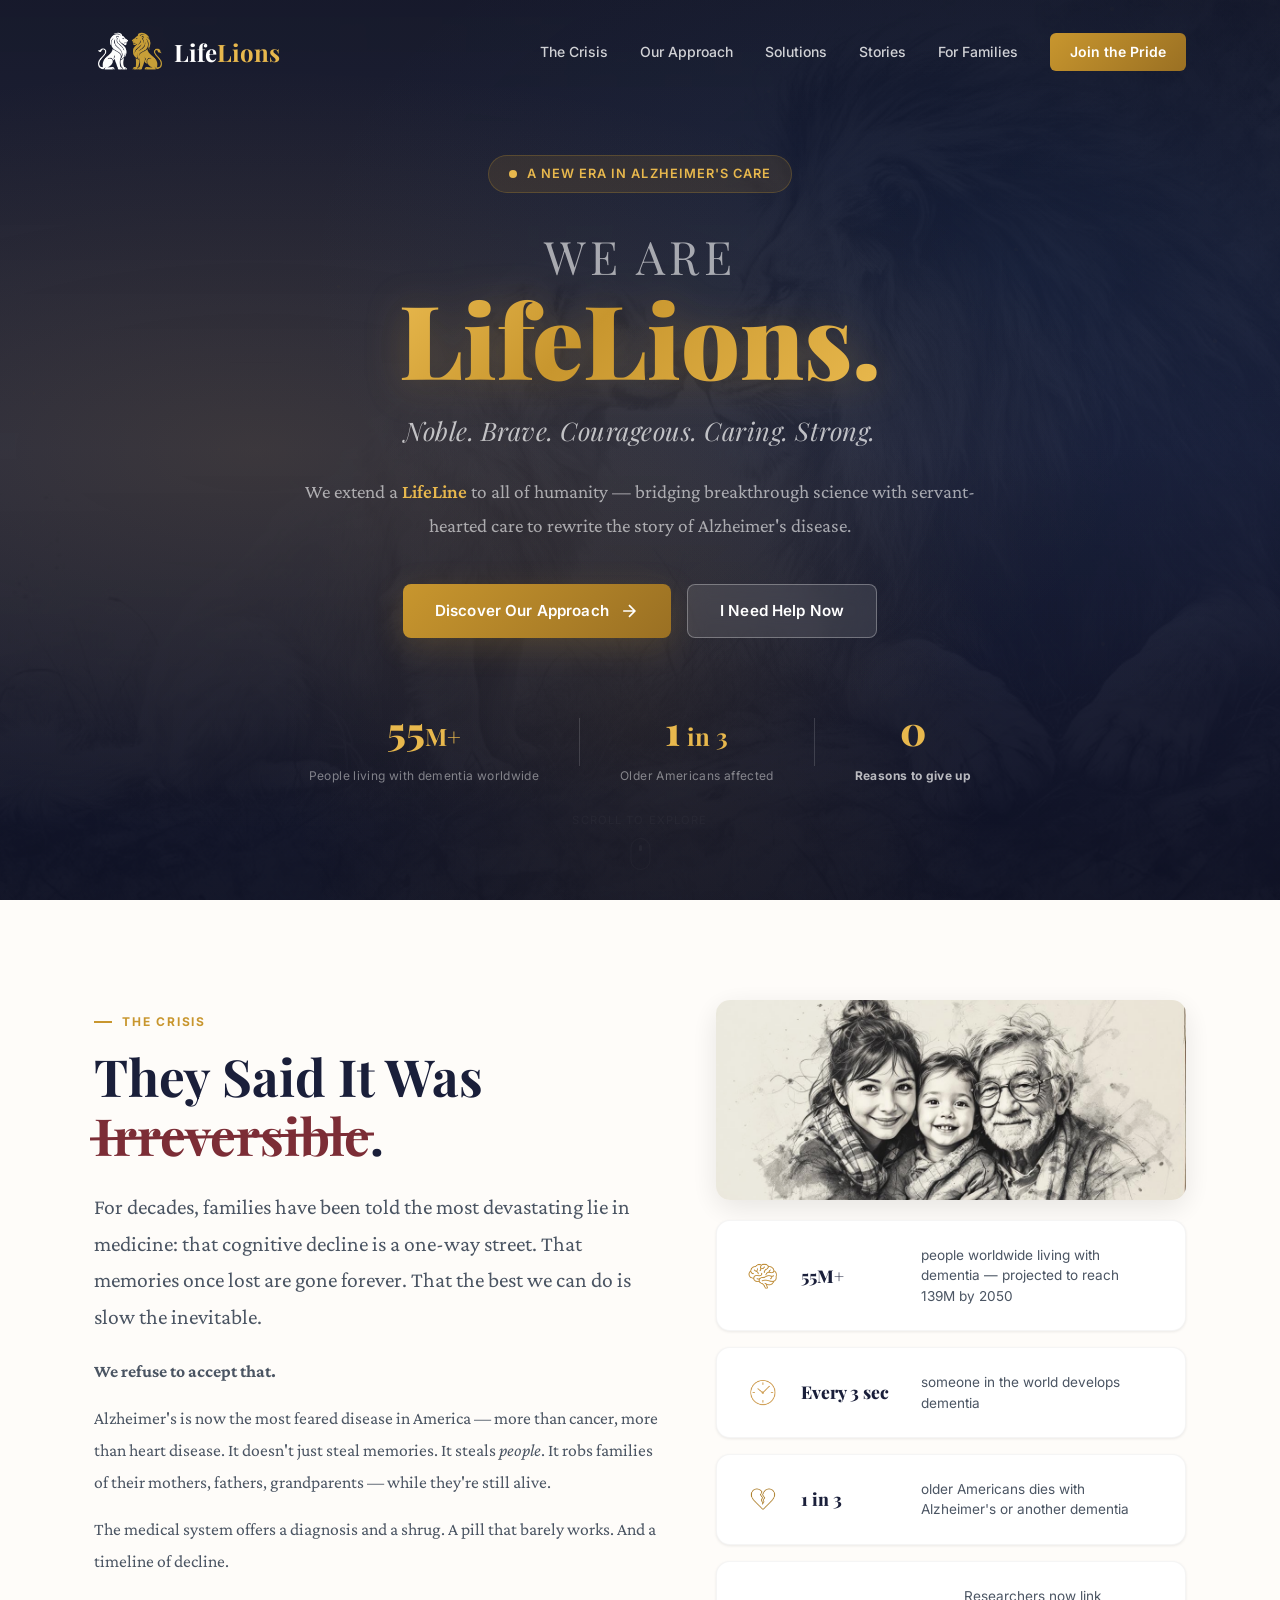
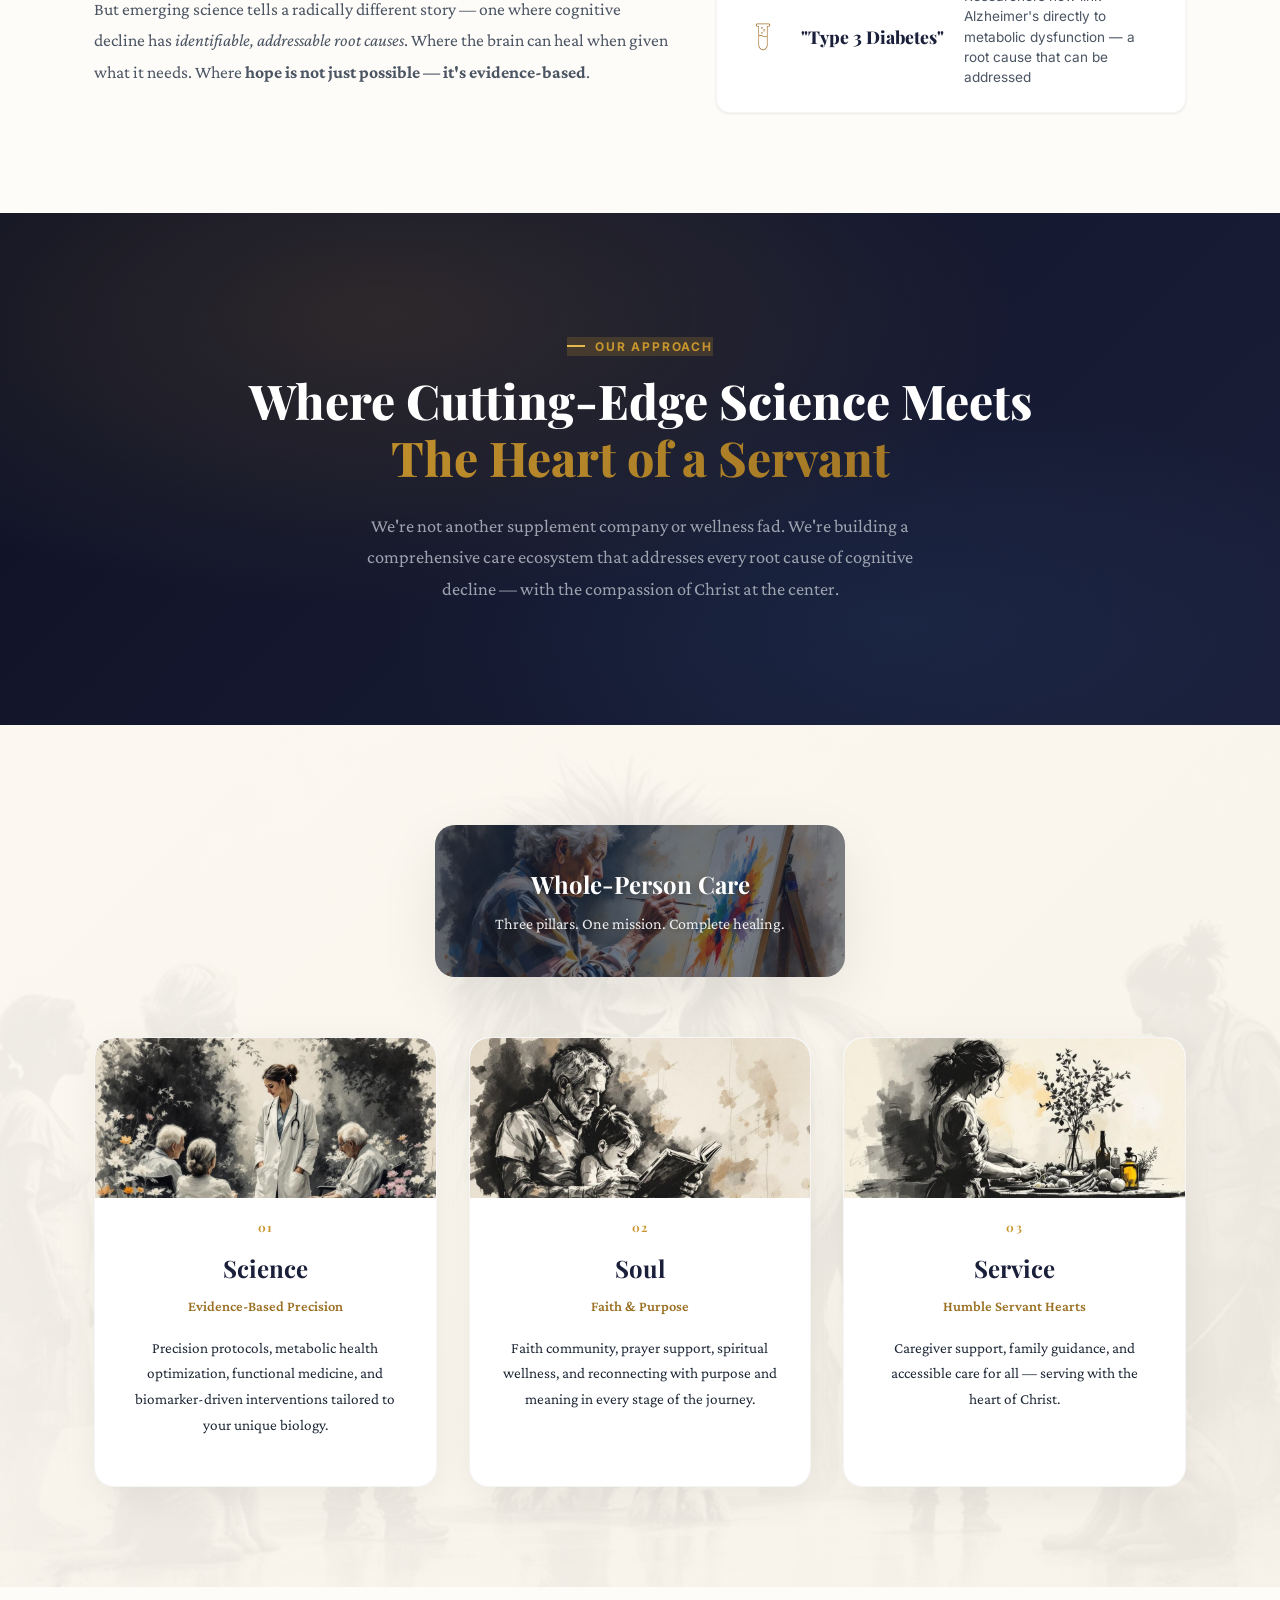
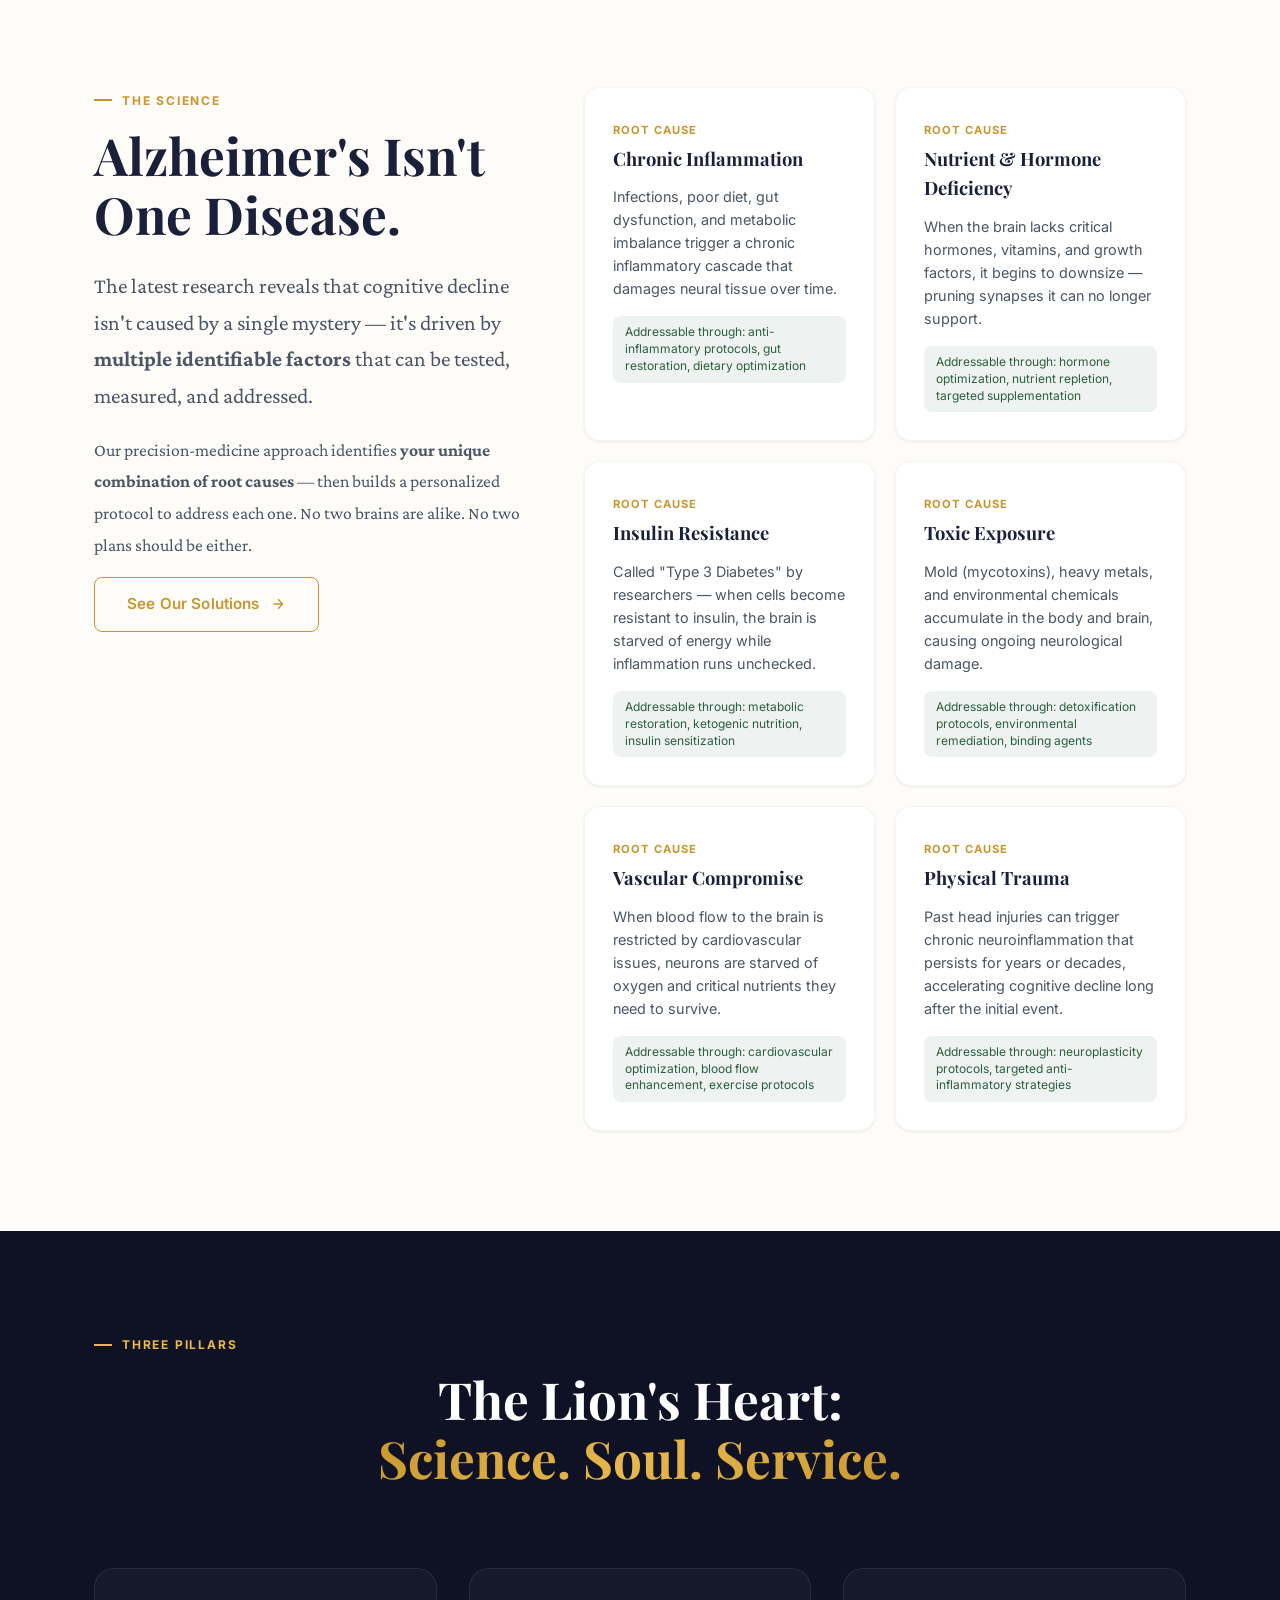
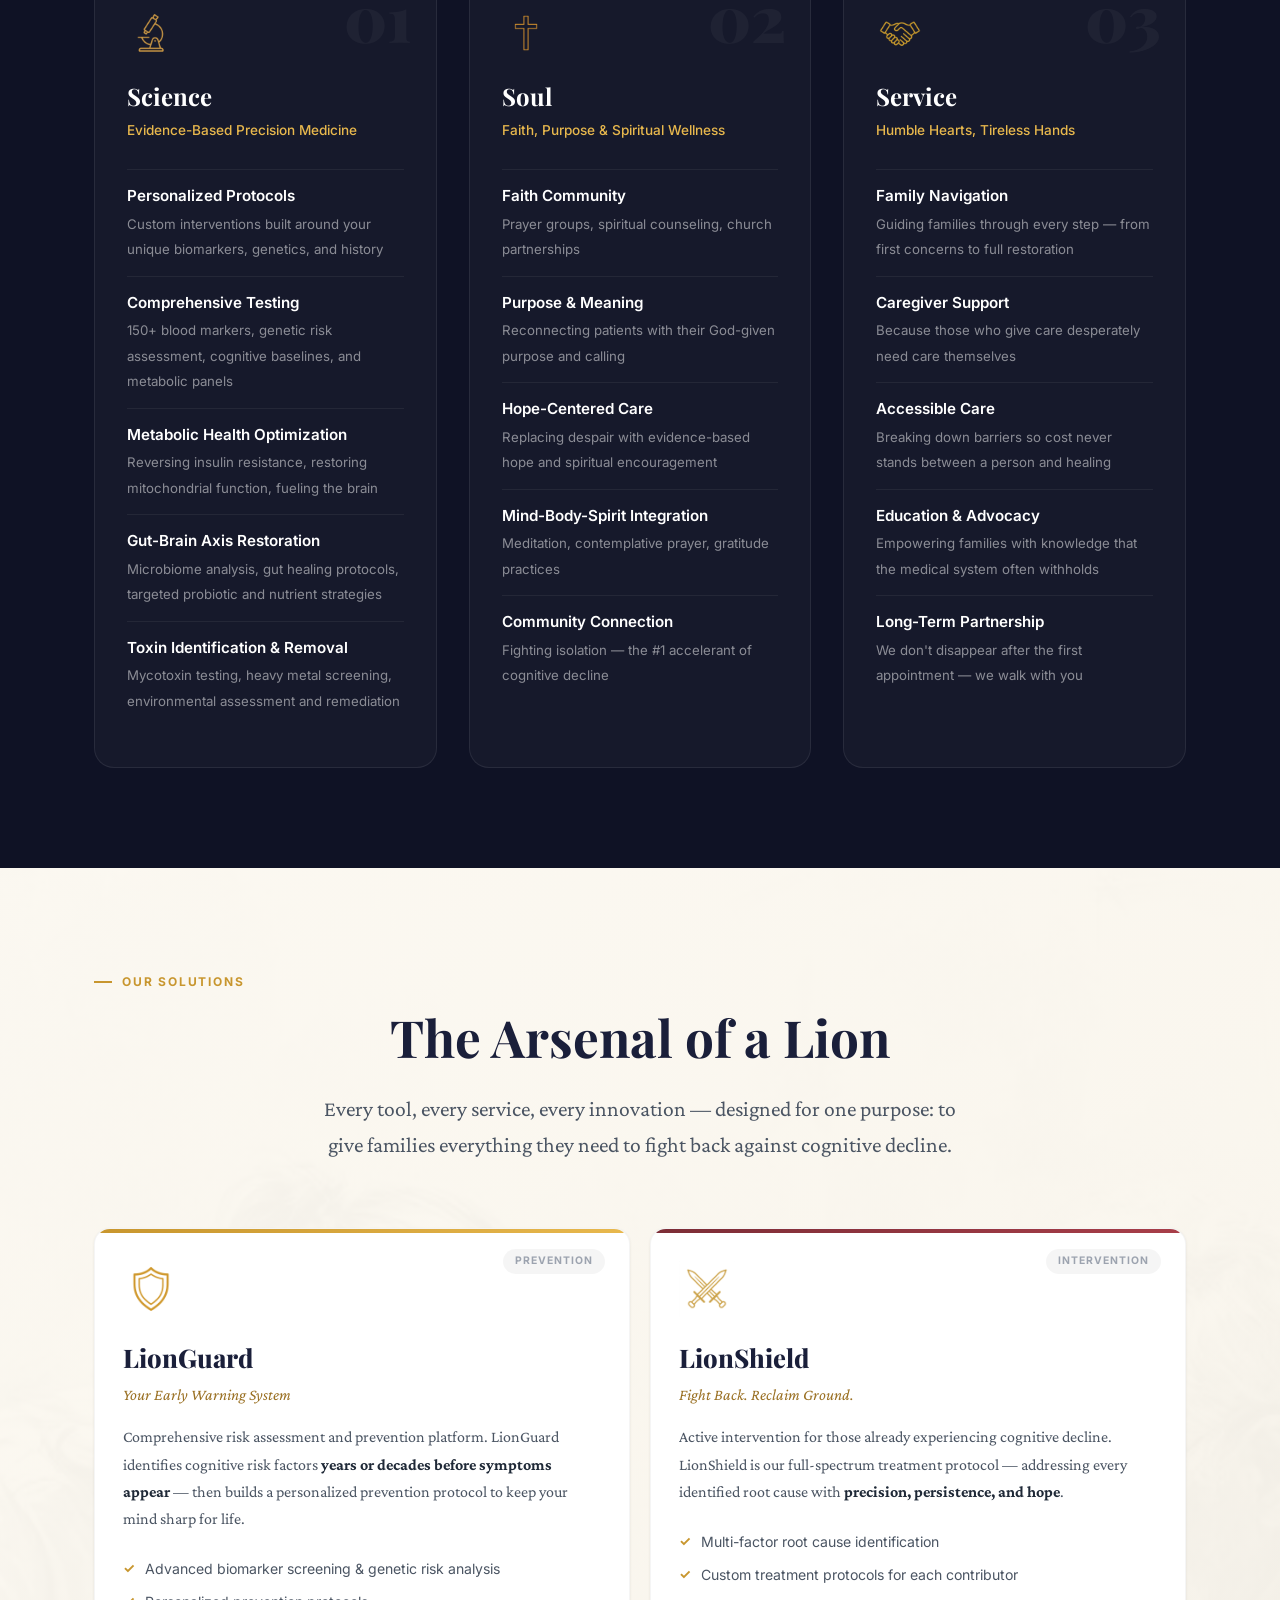
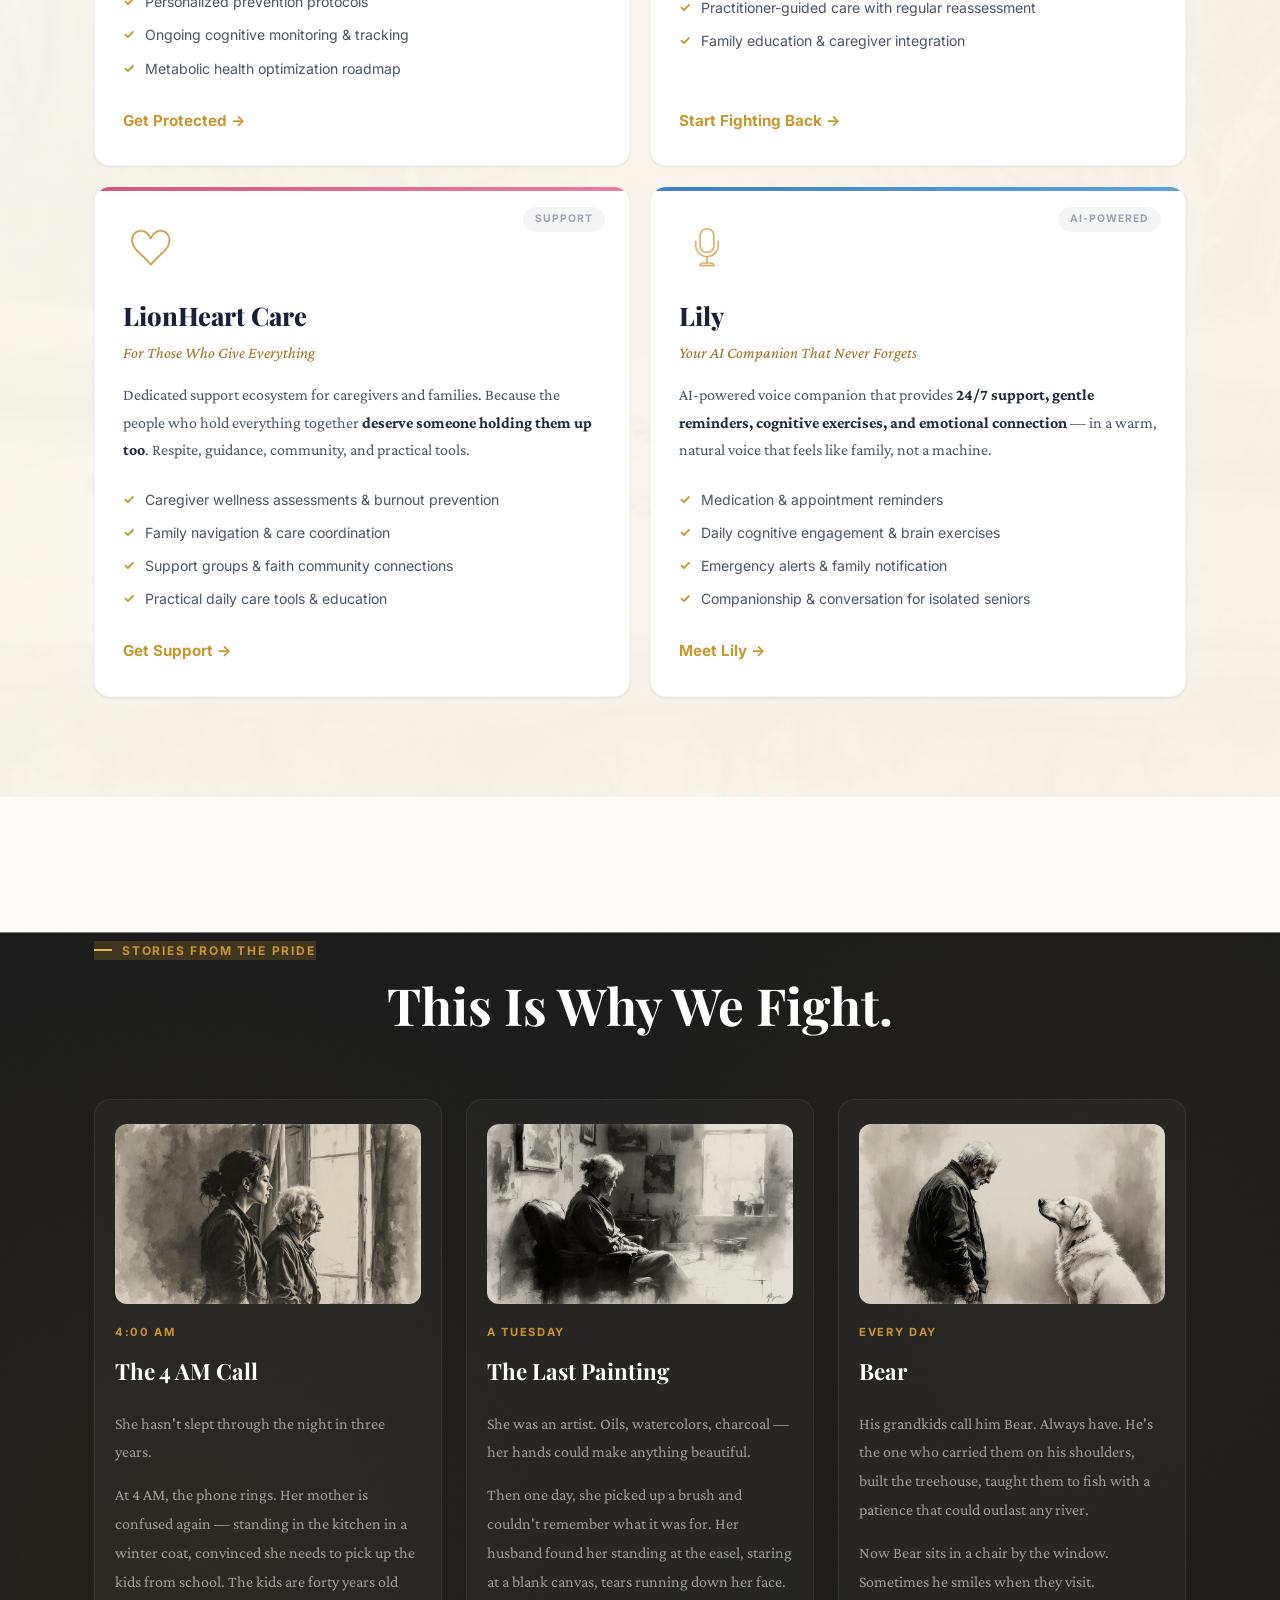
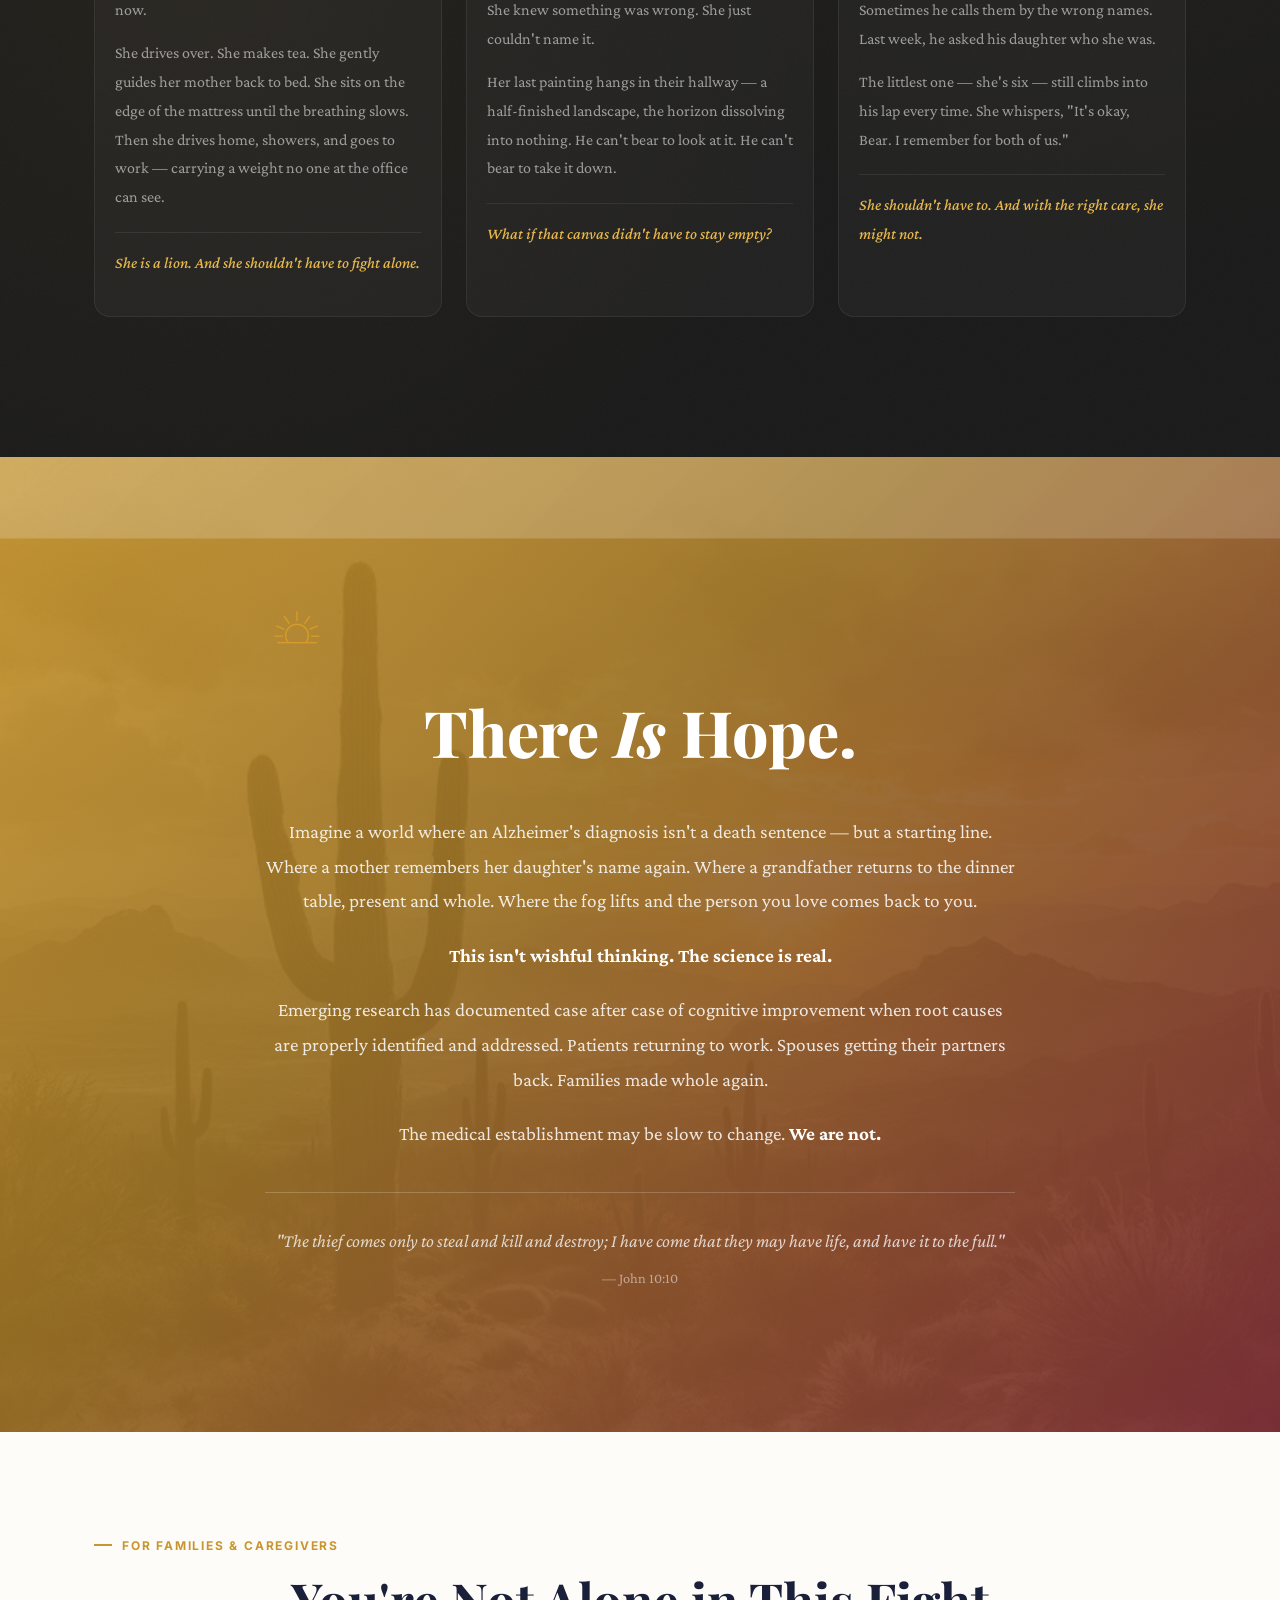
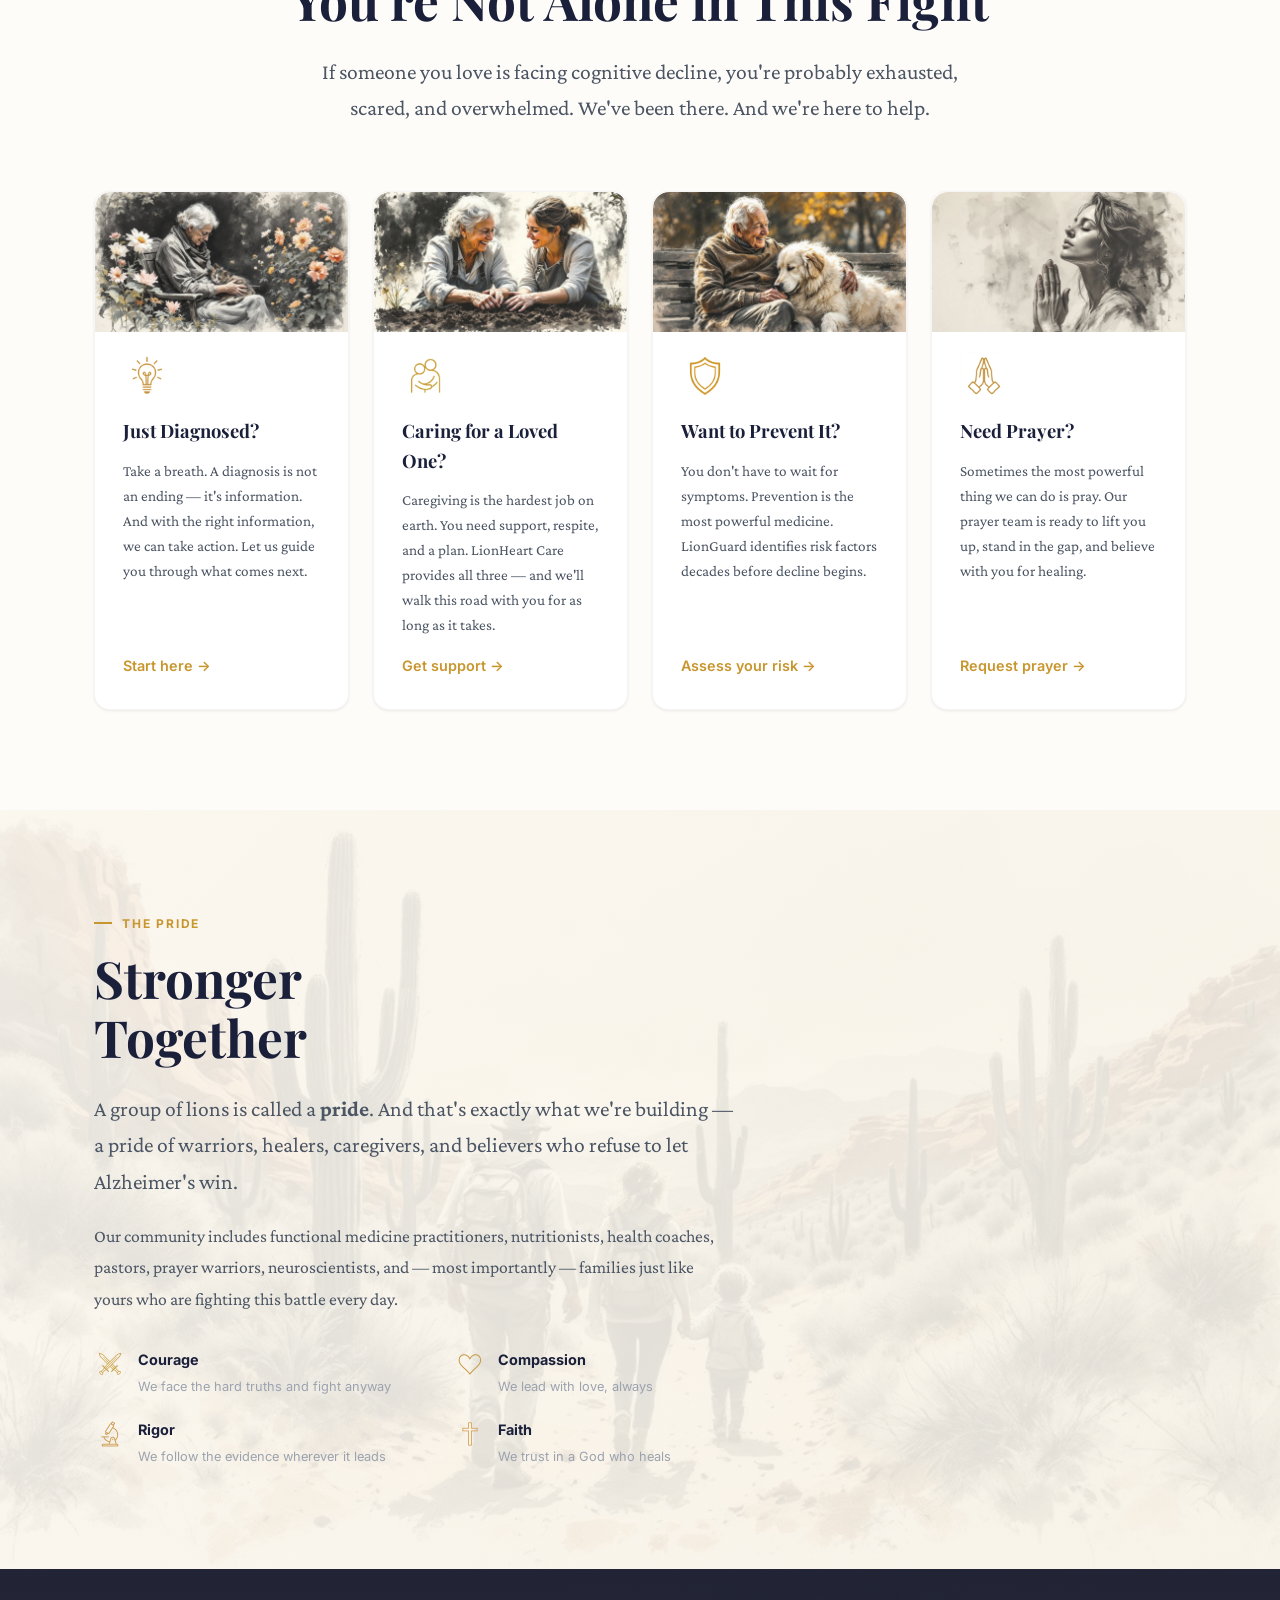
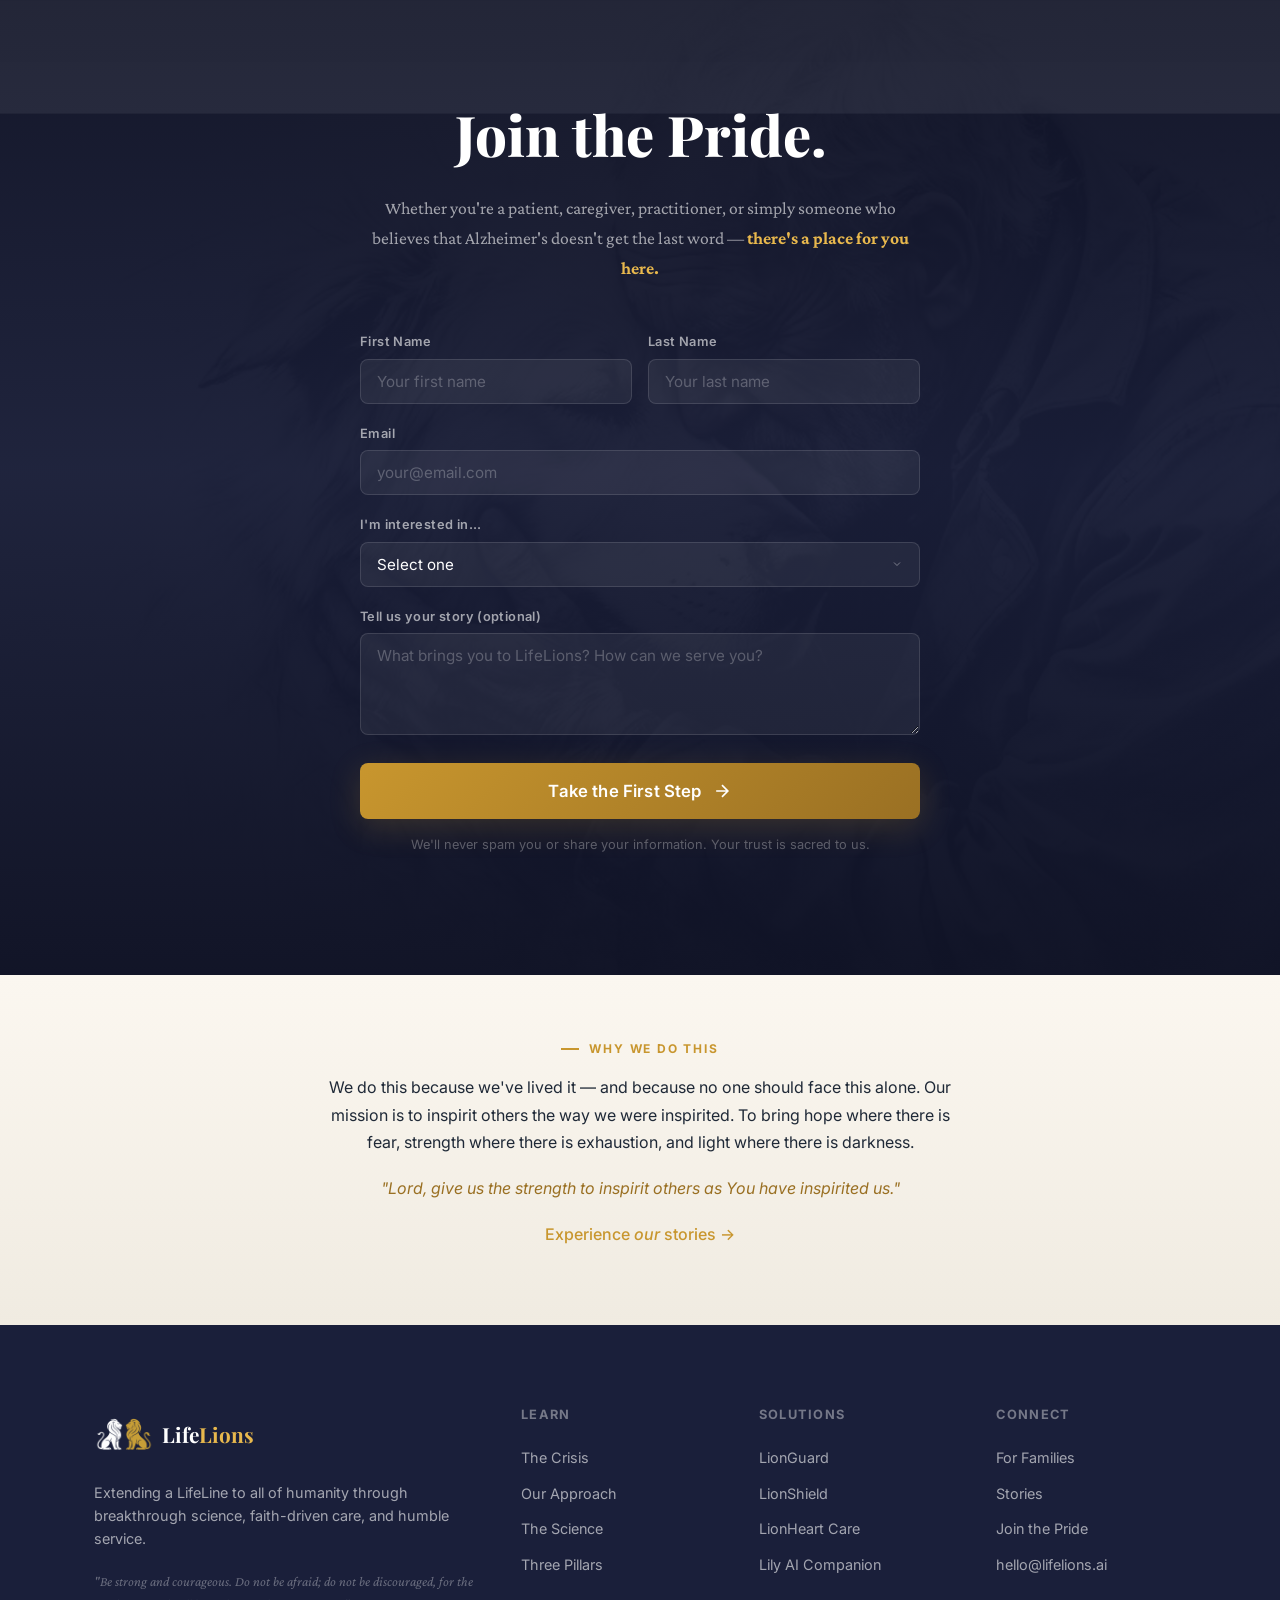
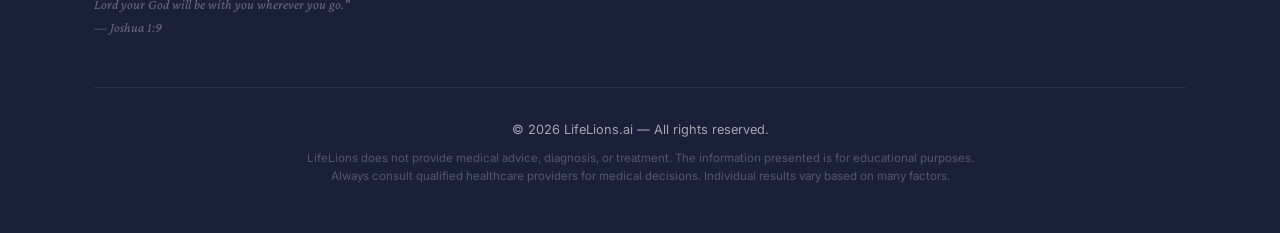
==== commit 64bc037b: "Add back Why We Do This section tag" ====
--- a/index.html
+++ b/index.html
@@ -834,6 +834,7 @@
     <section class="section why-section" id="why">
         <div class="container">
             <div class="why-content">
+                <span class="section-tag">Why We Do This</span>
                 <p class="why-text-compact">
                     We do this because we've lived it — and because no one should face this alone.
                     Our mission is to inspirit others the way we were inspirited. To bring hope 
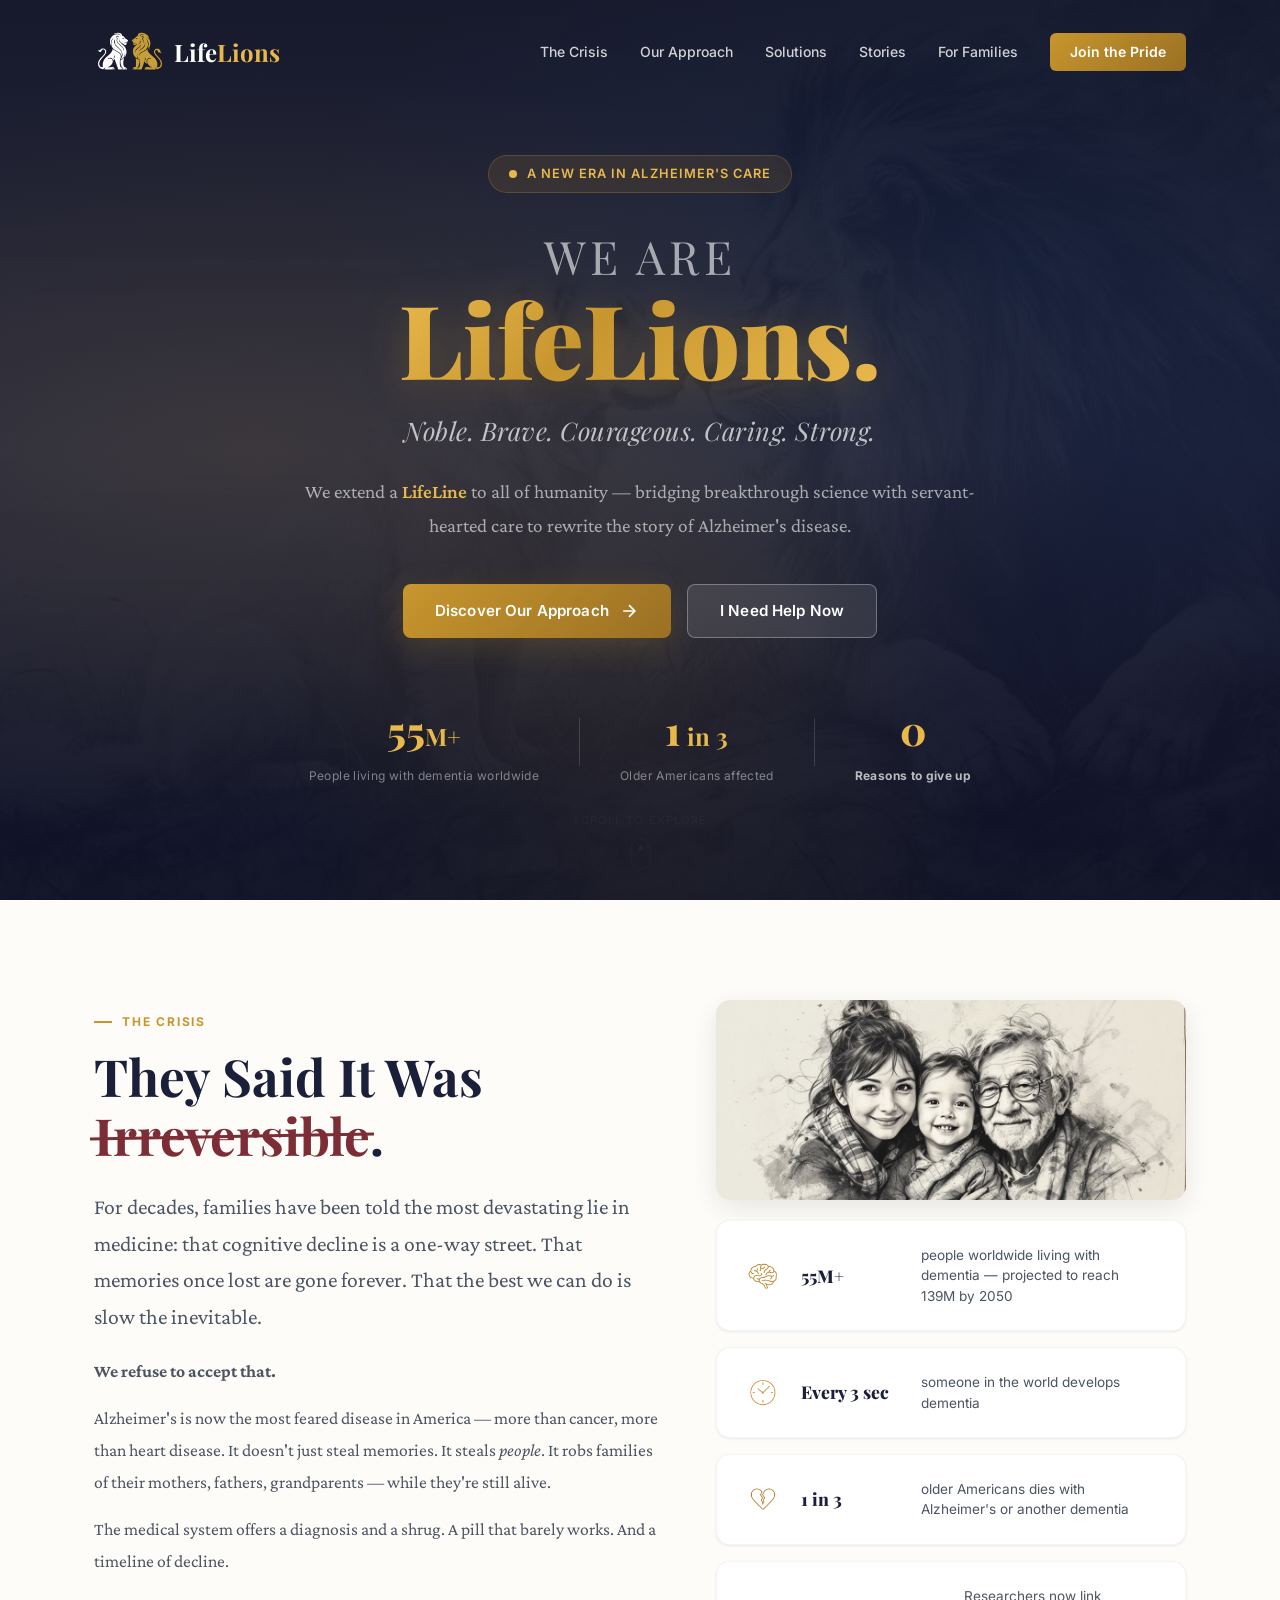
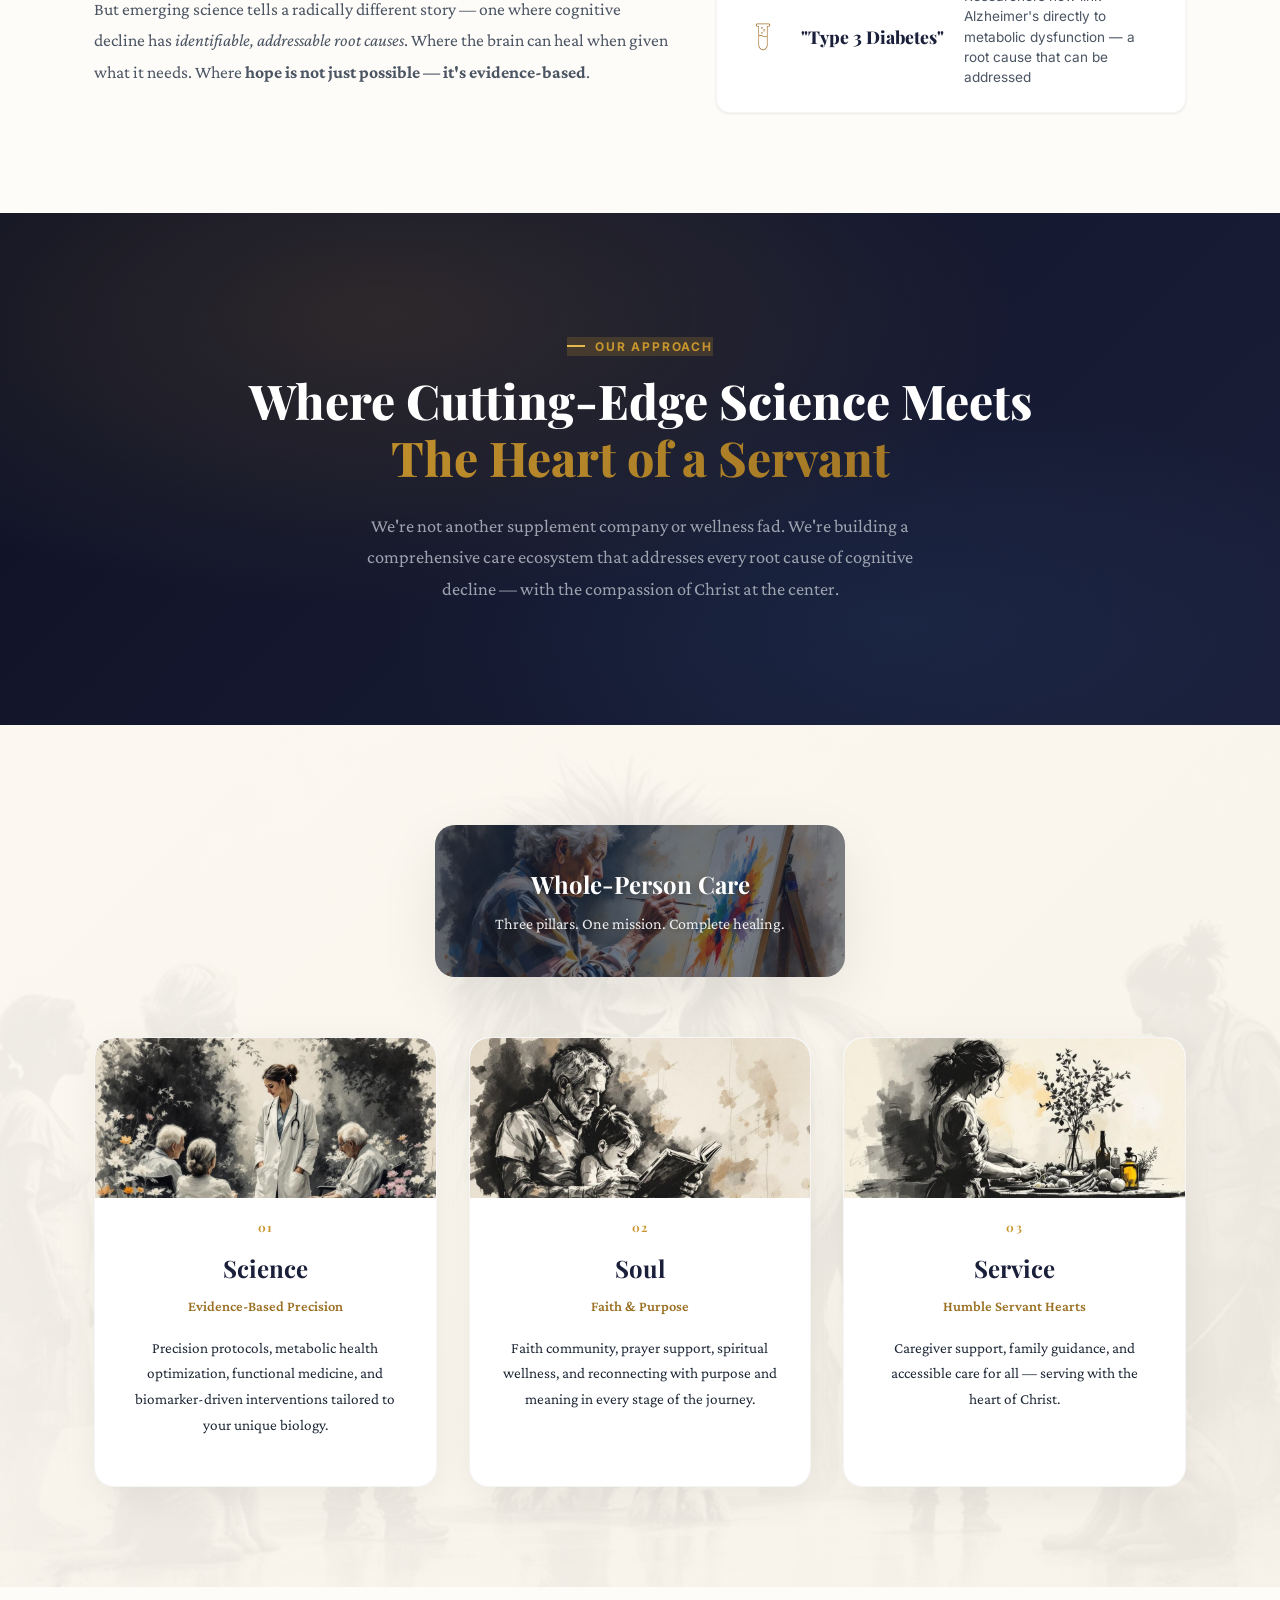
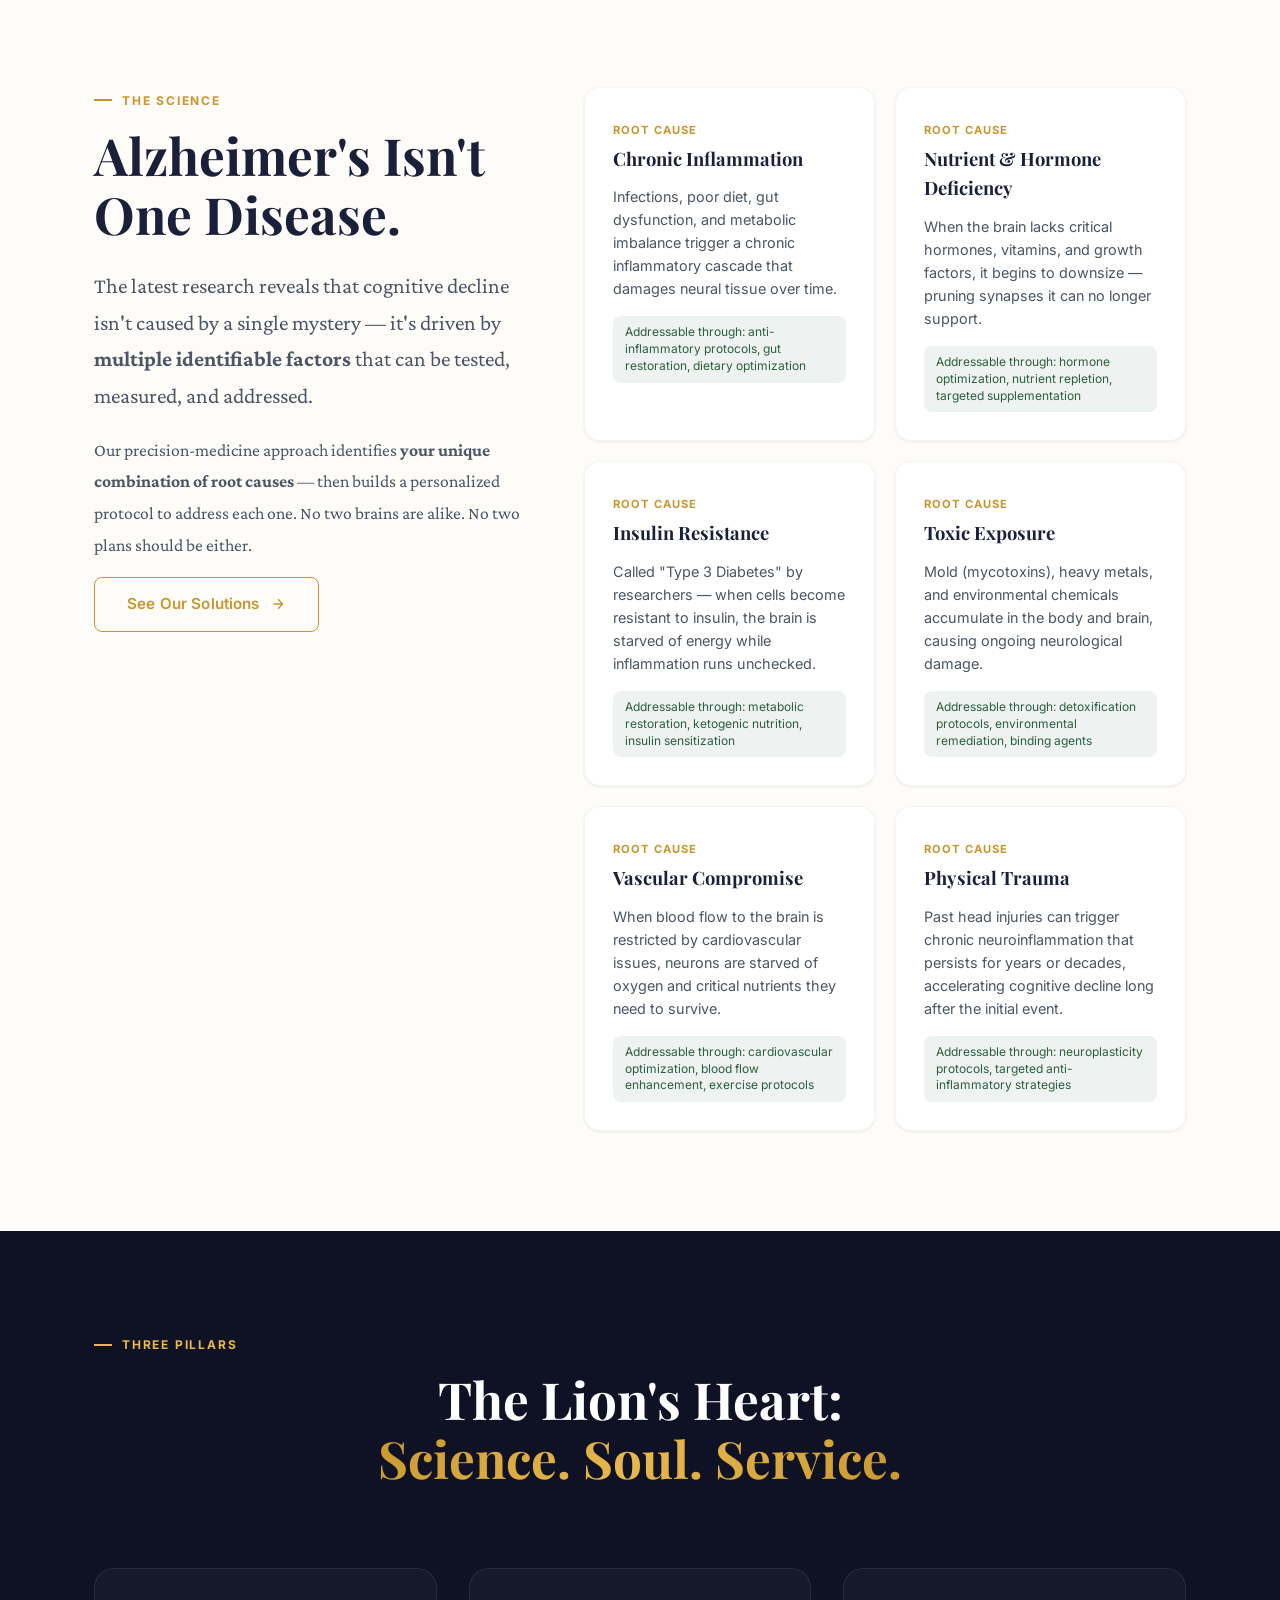
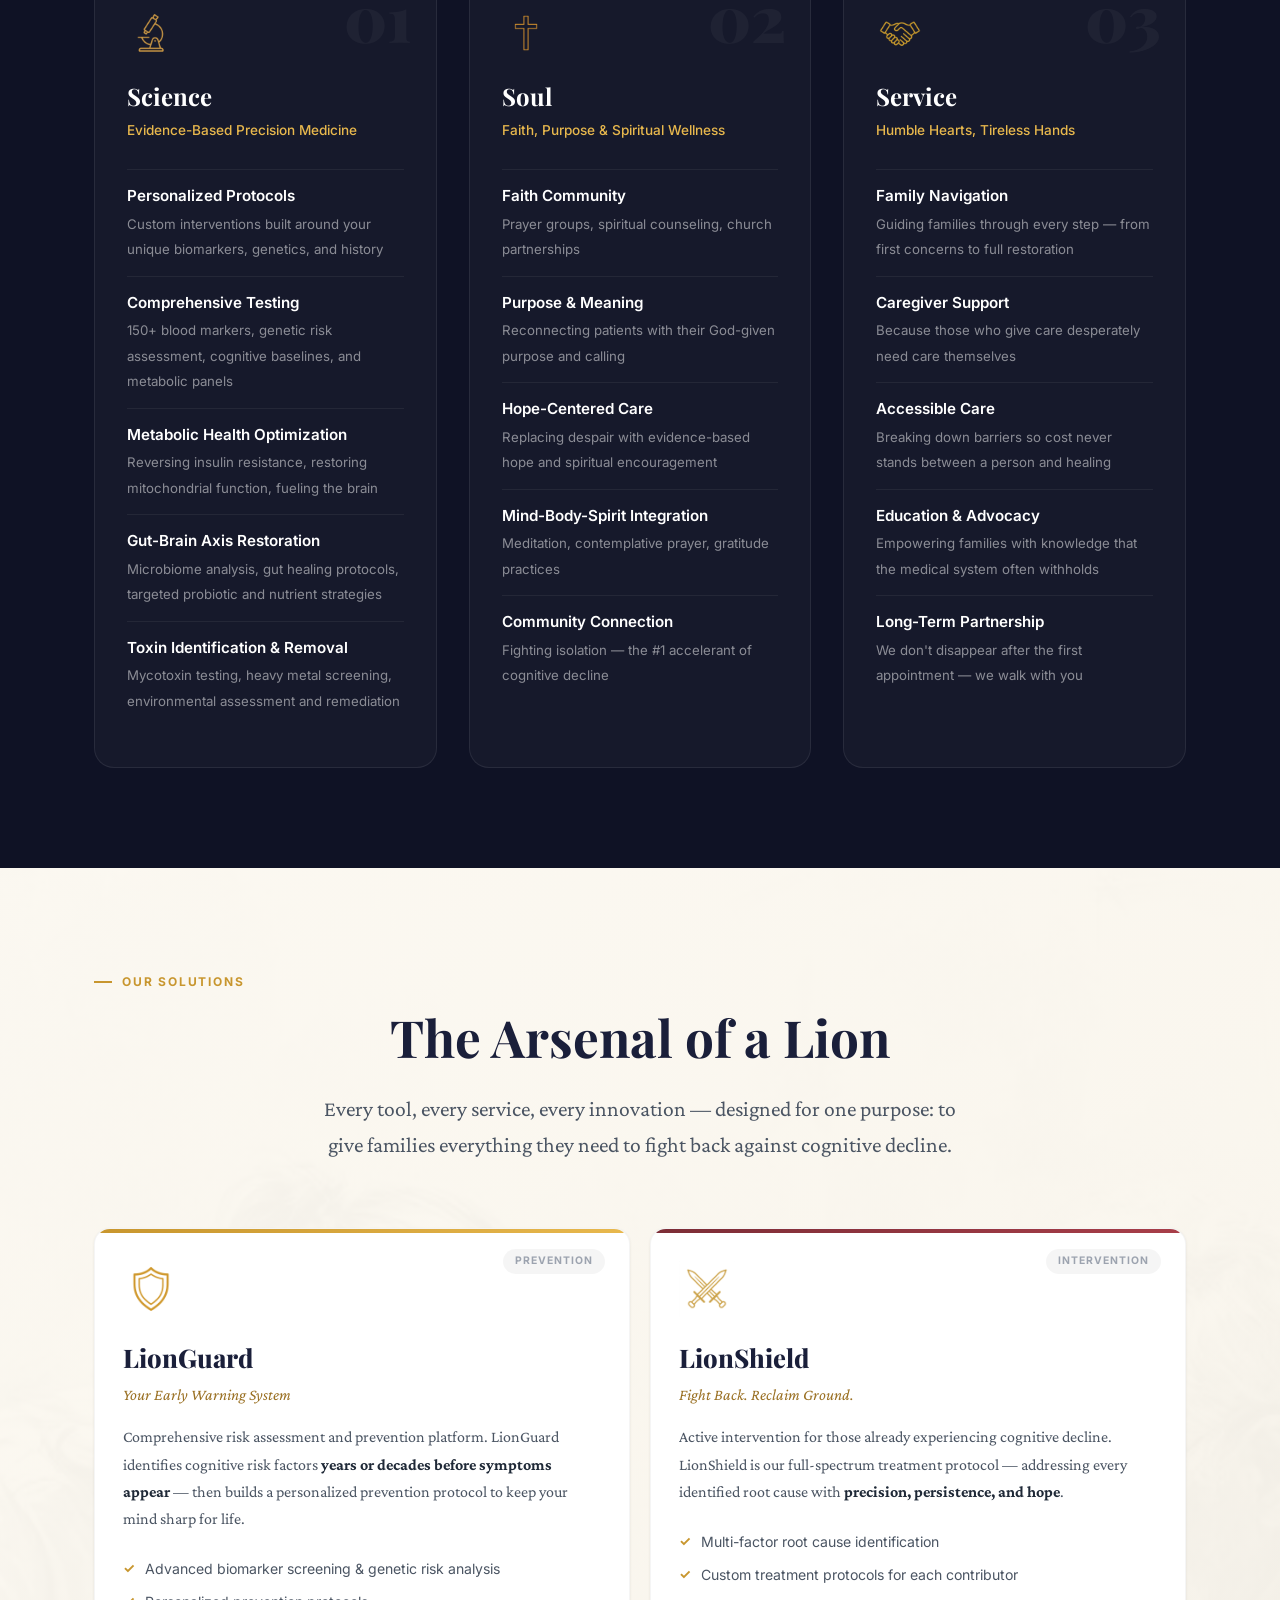
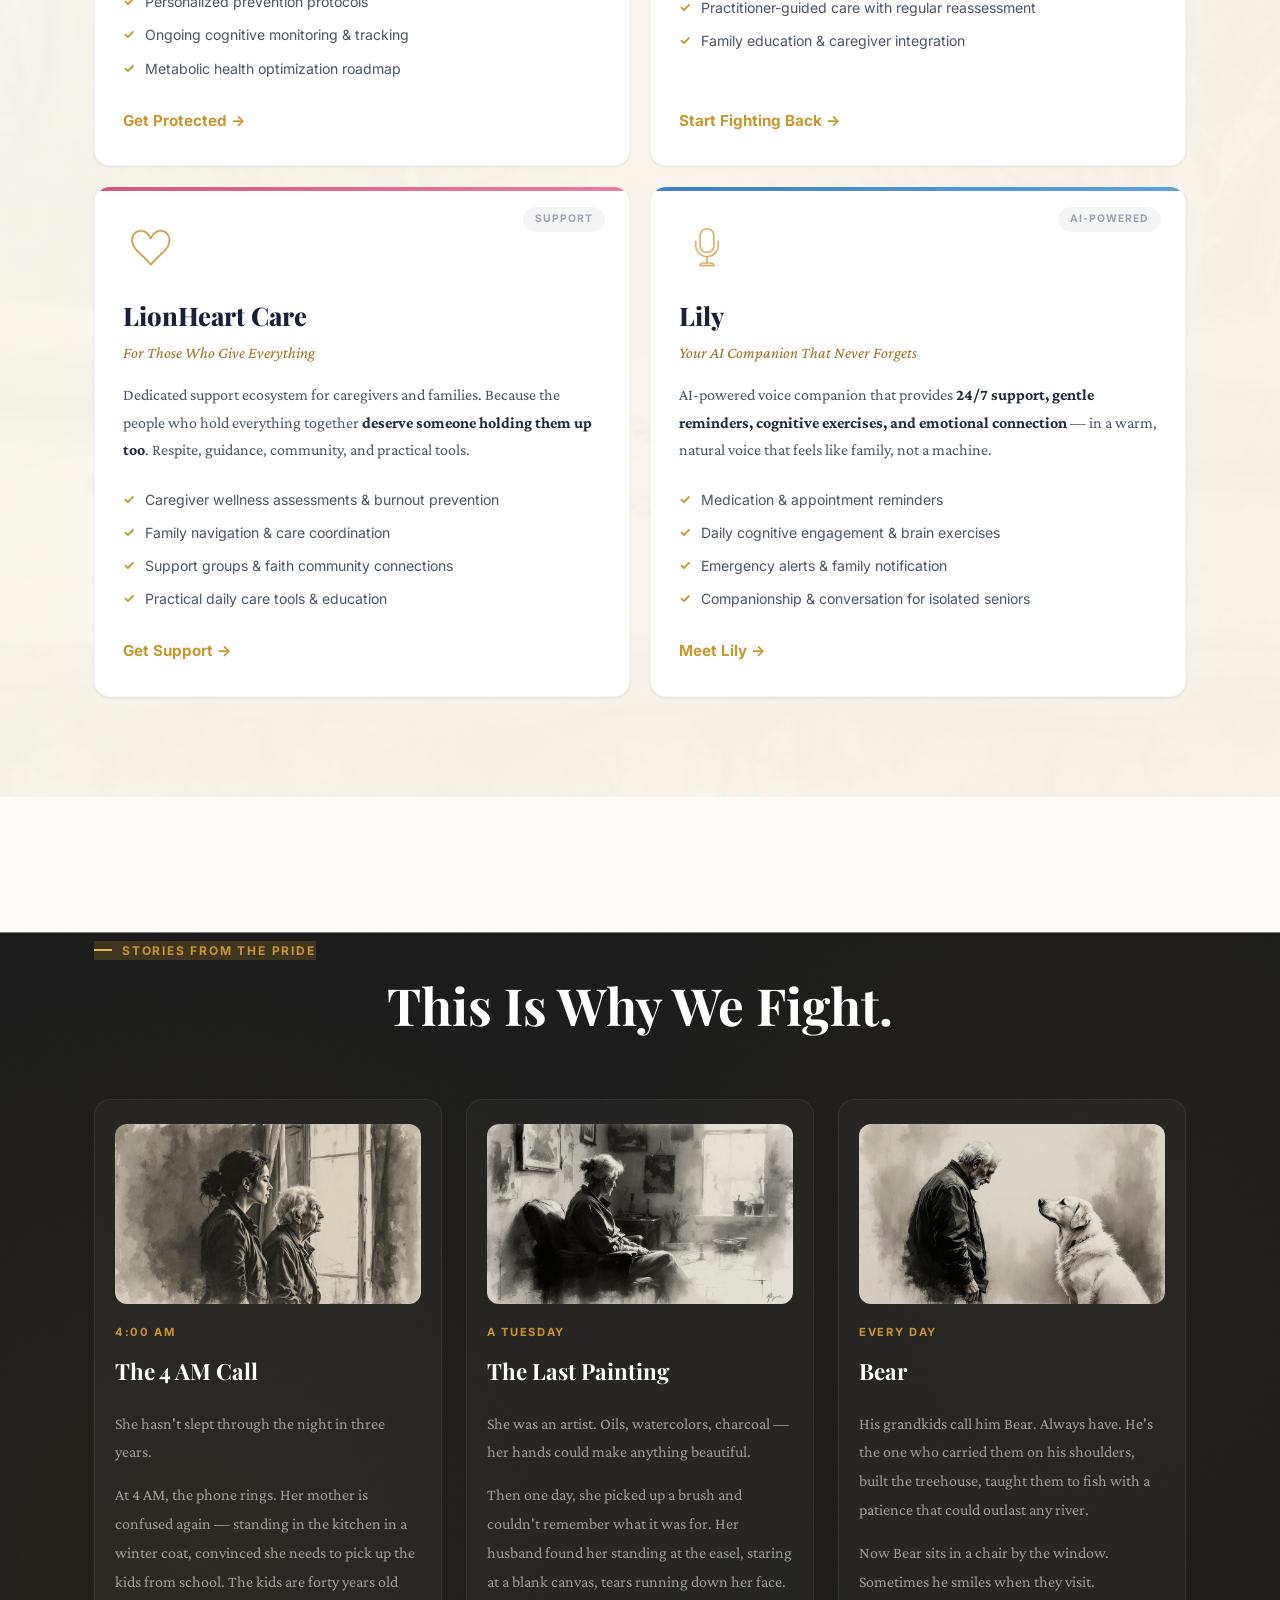
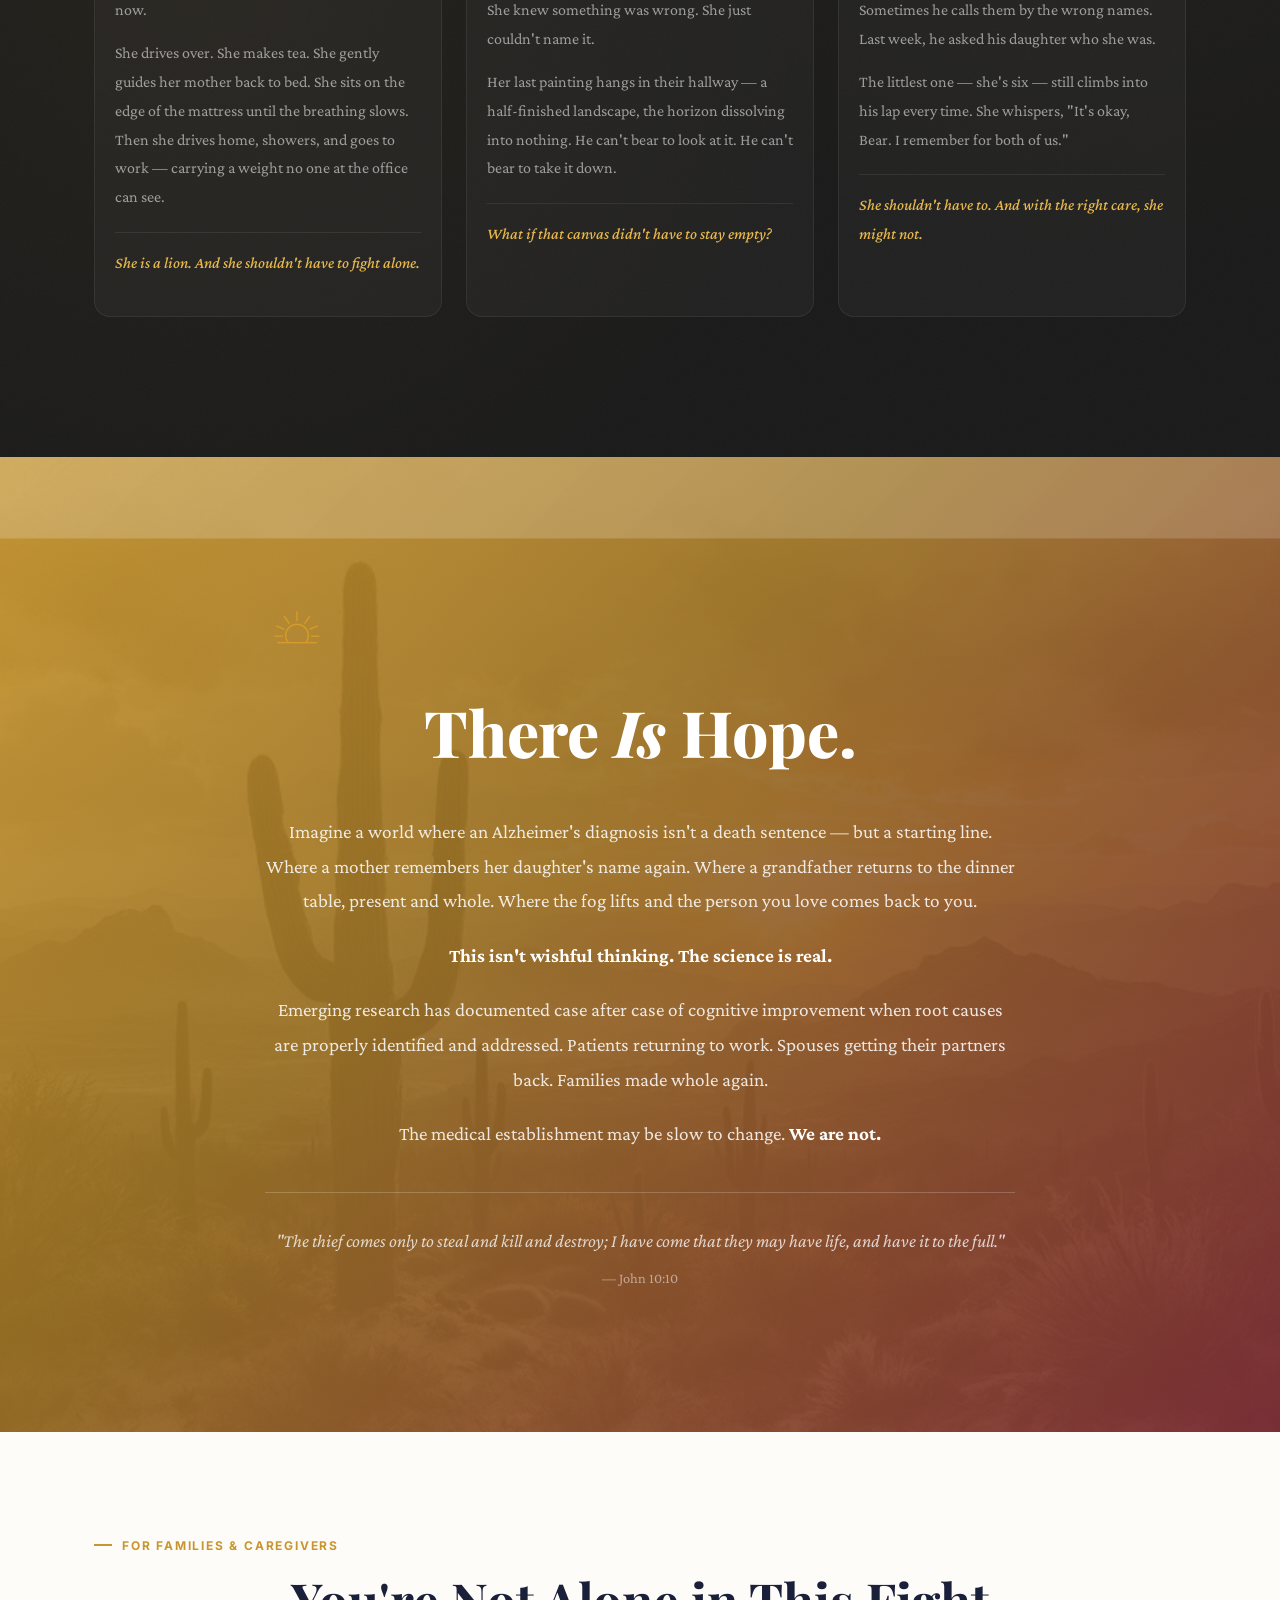
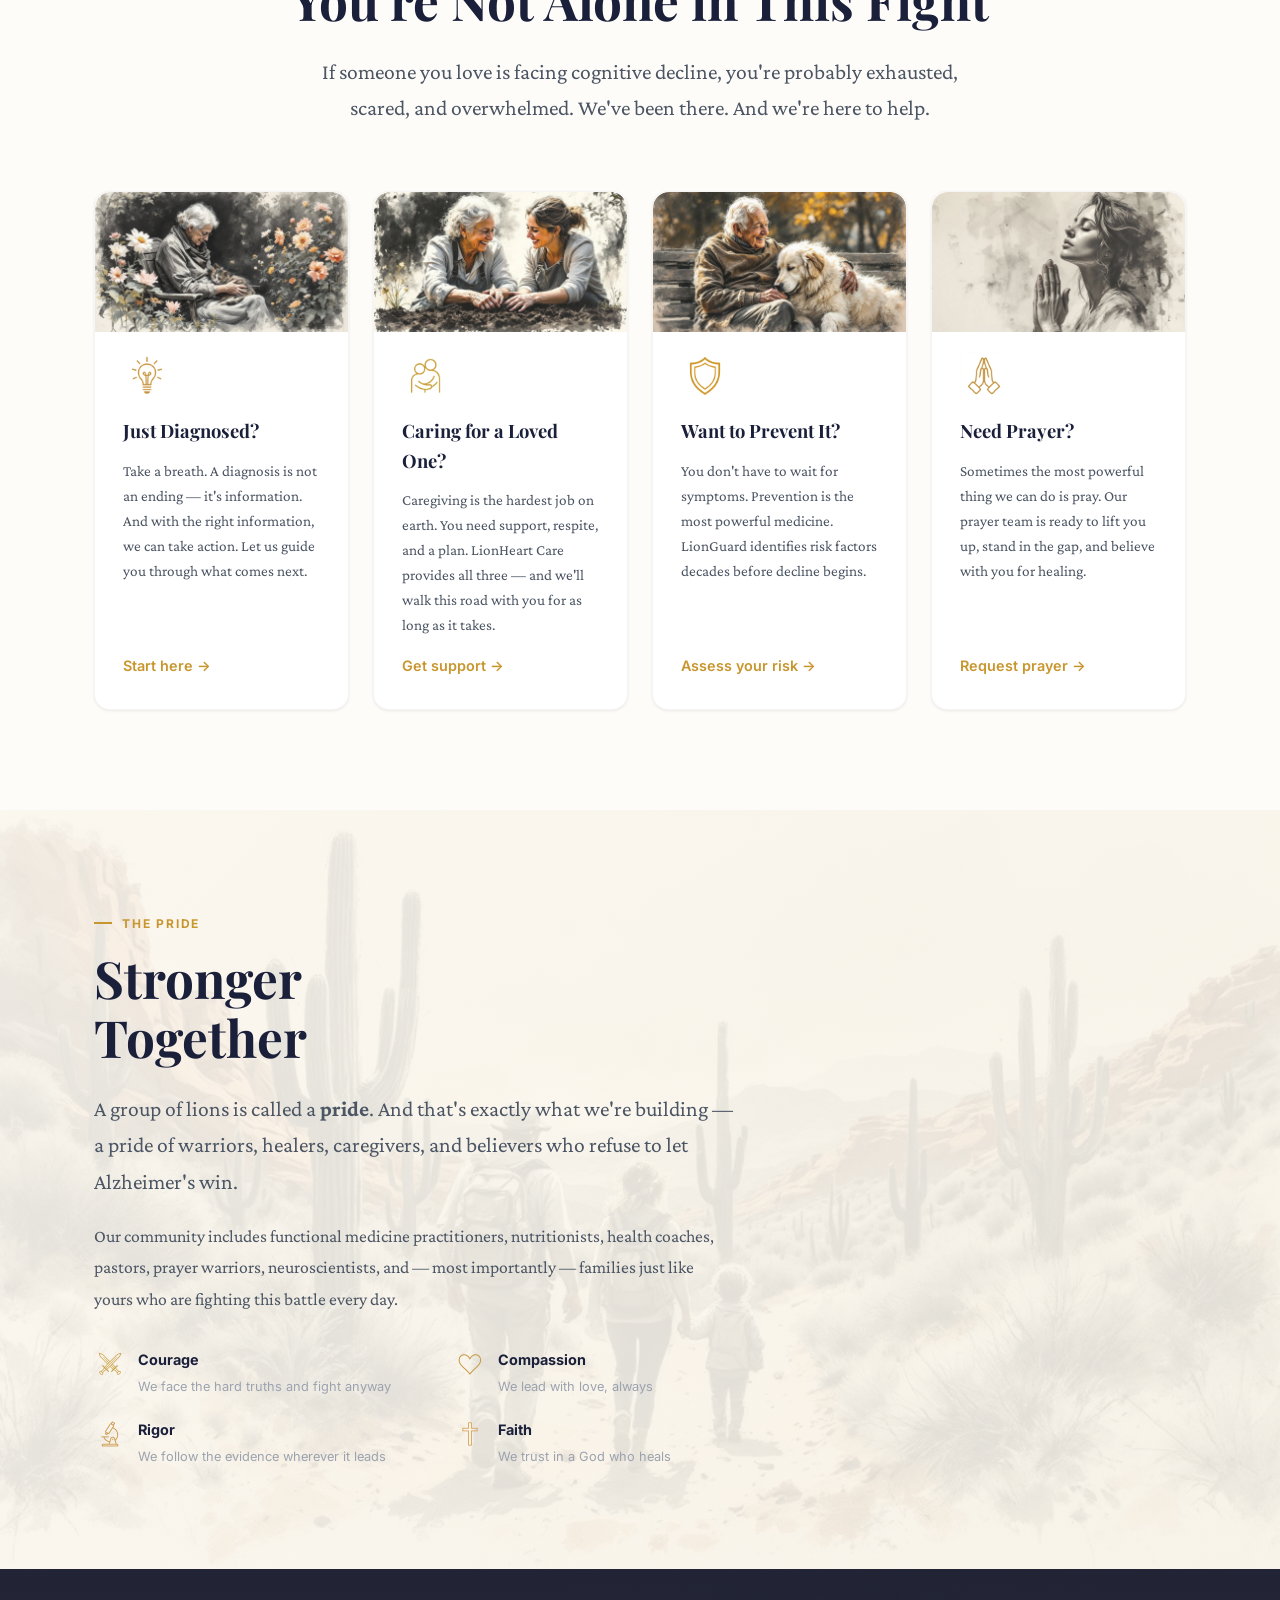
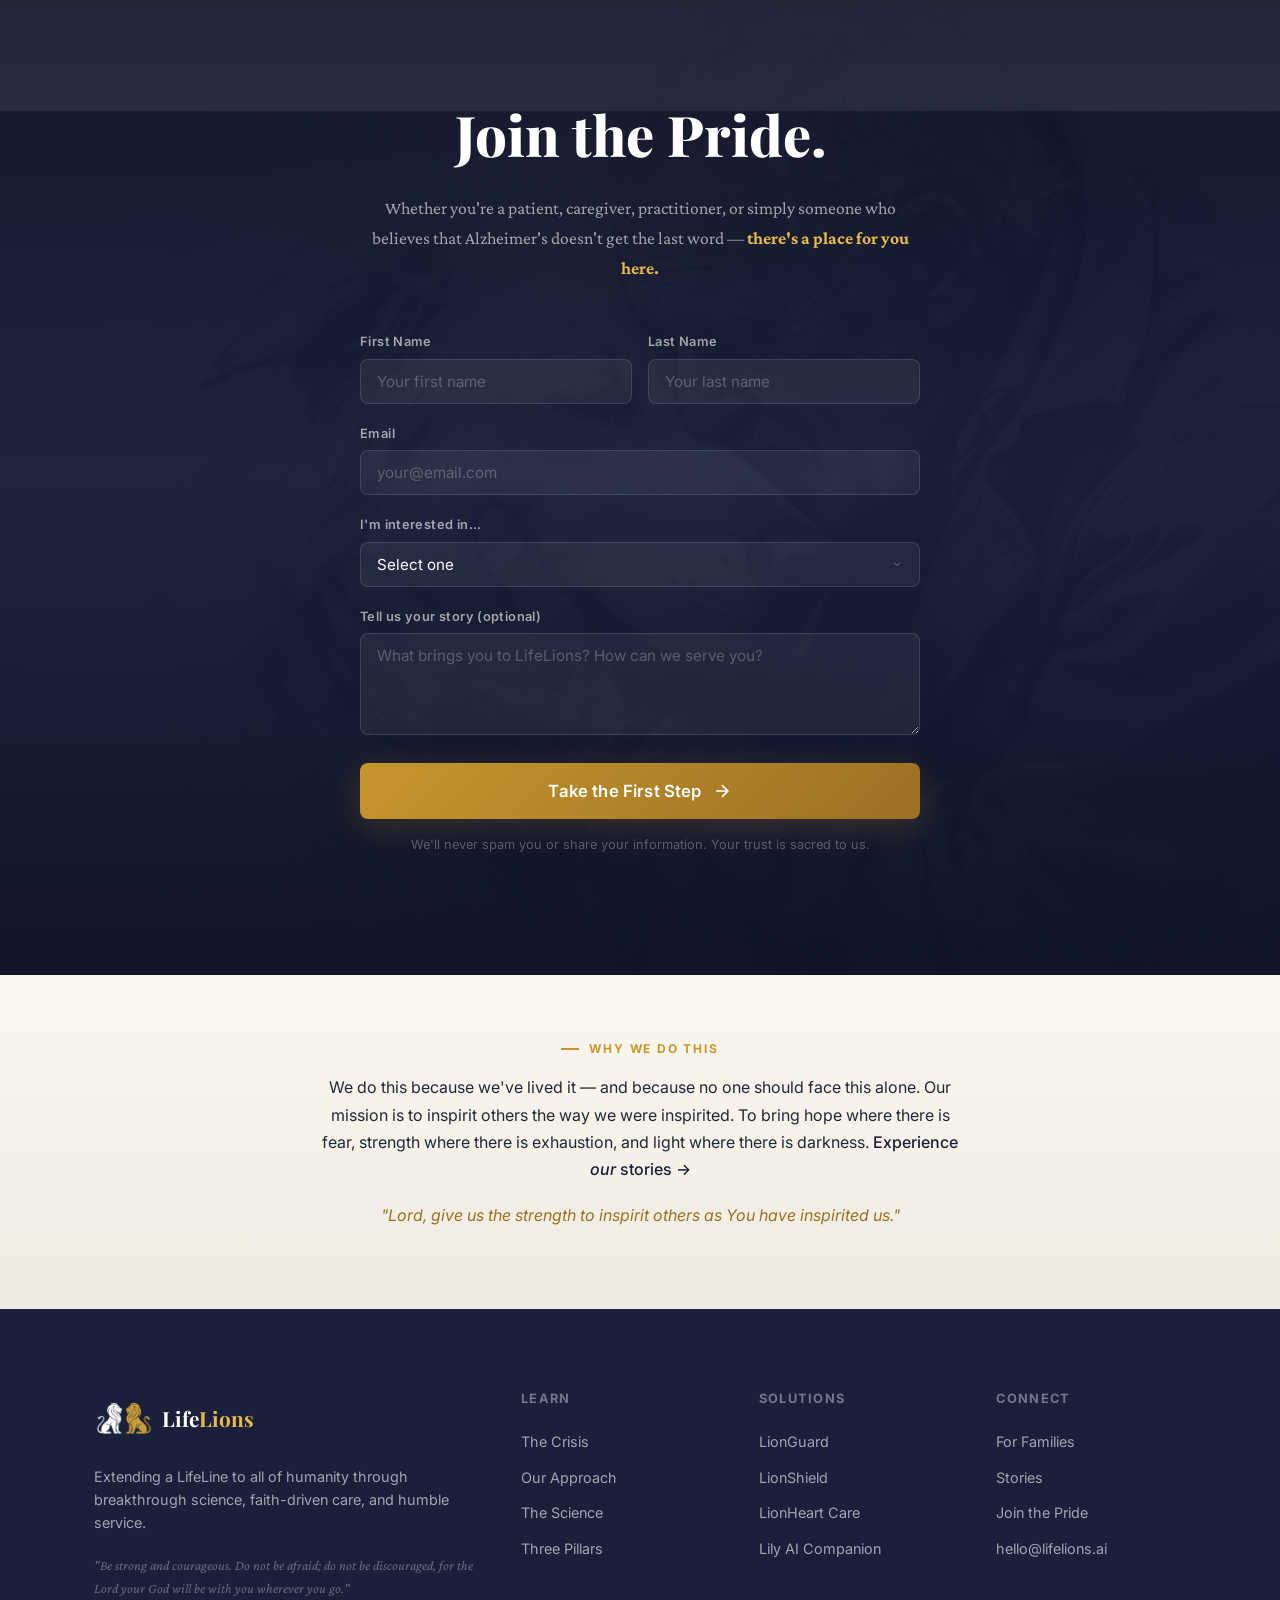
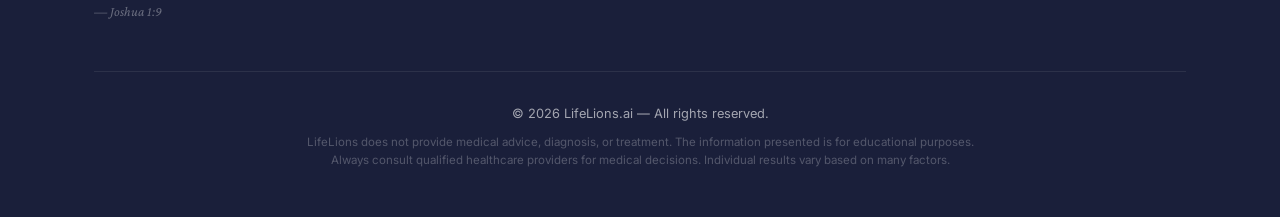
==== commit d15ab308: "Move link inline, prayer below, use site navy color" ====
--- a/index.html
+++ b/index.html
@@ -839,12 +839,10 @@
                     We do this because we've lived it — and because no one should face this alone.
                     Our mission is to inspirit others the way we were inspirited. To bring hope 
                     where there is fear, strength where there is exhaustion, and light where there is darkness.
+                    <a href="gallery.html" class="why-link">Experience <em>our</em> stories →</a>
                 </p>
                 <p class="why-verse-compact">
                     "Lord, give us the strength to inspirit others as You have inspirited us."
-                </p>
-                <p class="why-text-compact">
-                    <a href="gallery.html" class="why-link">Experience <em>our</em> stories →</a>
                 </p>
             </div>
         </div>
--- a/styles.css
+++ b/styles.css
@@ -2427,13 +2427,13 @@
 }
 
 .why-link {
-    color: var(--gold);
+    color: var(--navy);
     text-decoration: none;
     font-weight: 500;
     transition: color 0.3s ease;
 }
 
 .why-link:hover {
-    color: var(--gold-dark);
+    color: var(--navy-dark);
     text-decoration: underline;
 }
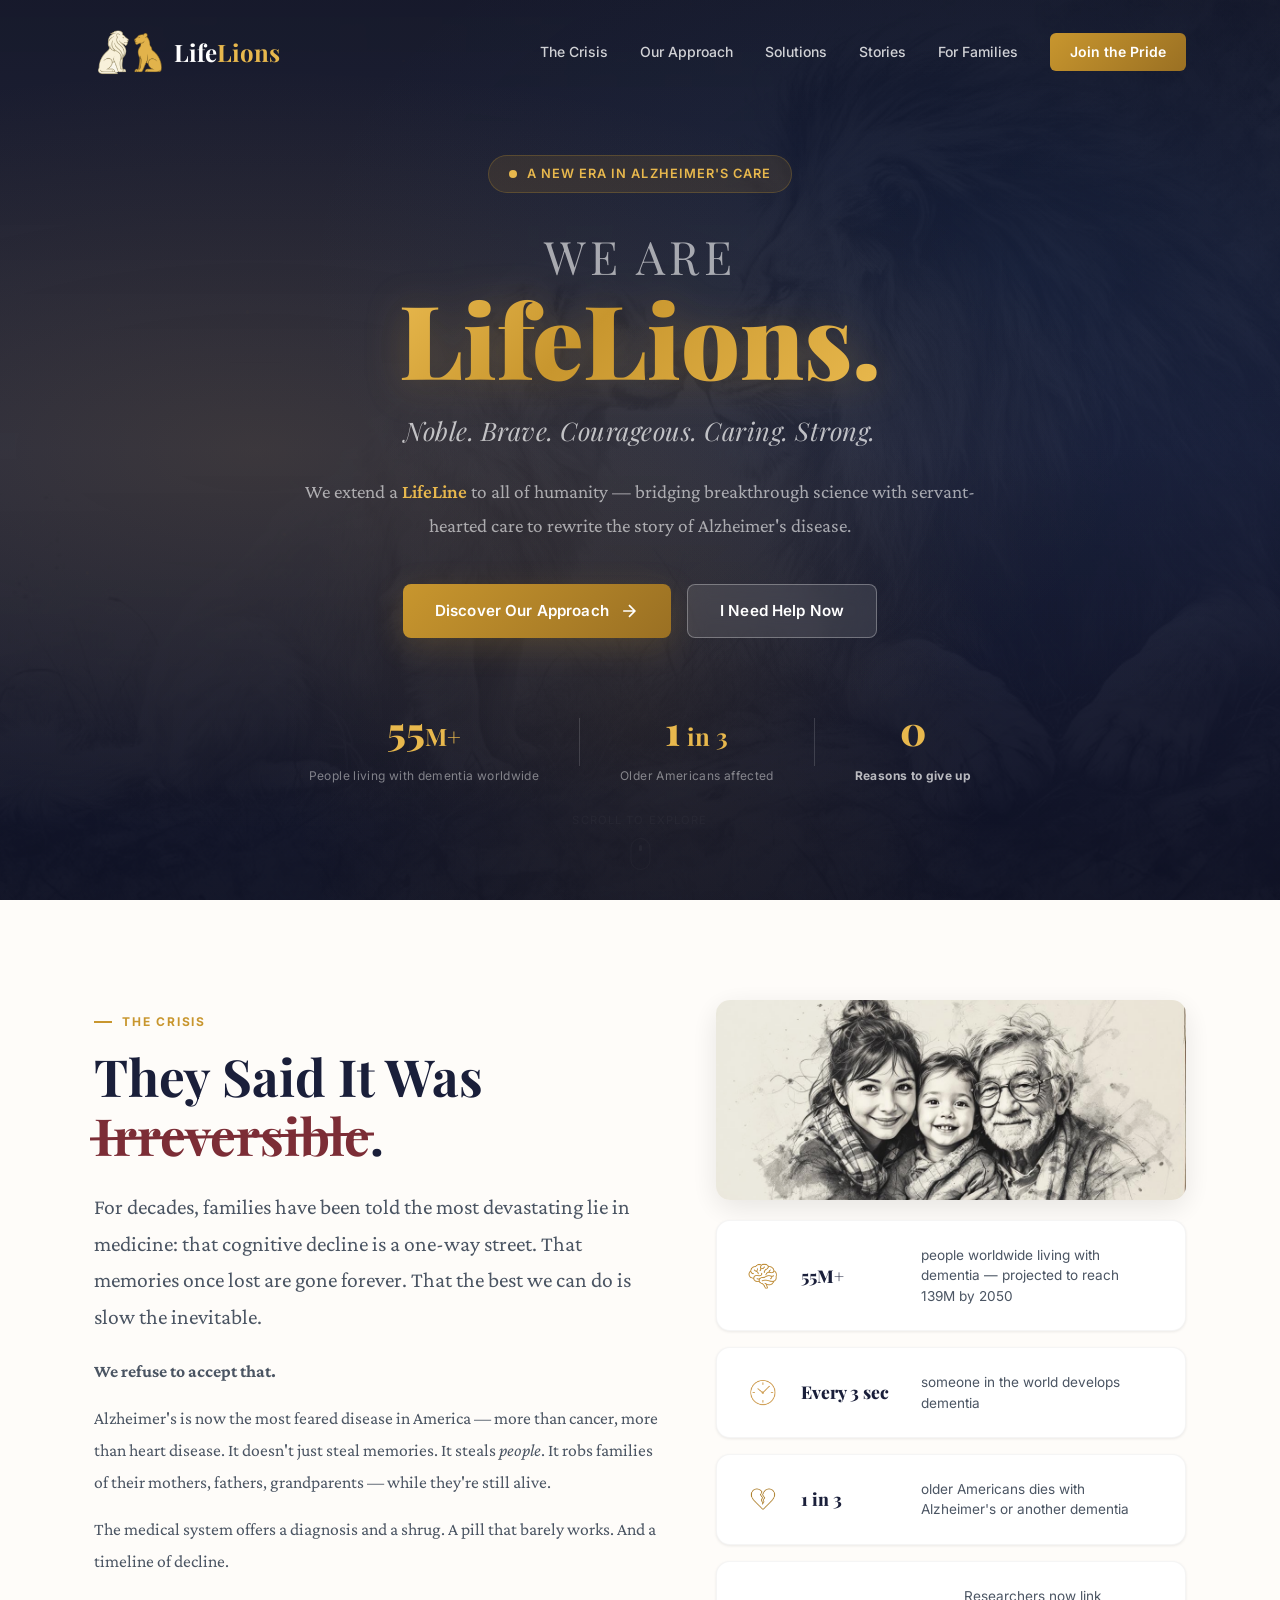
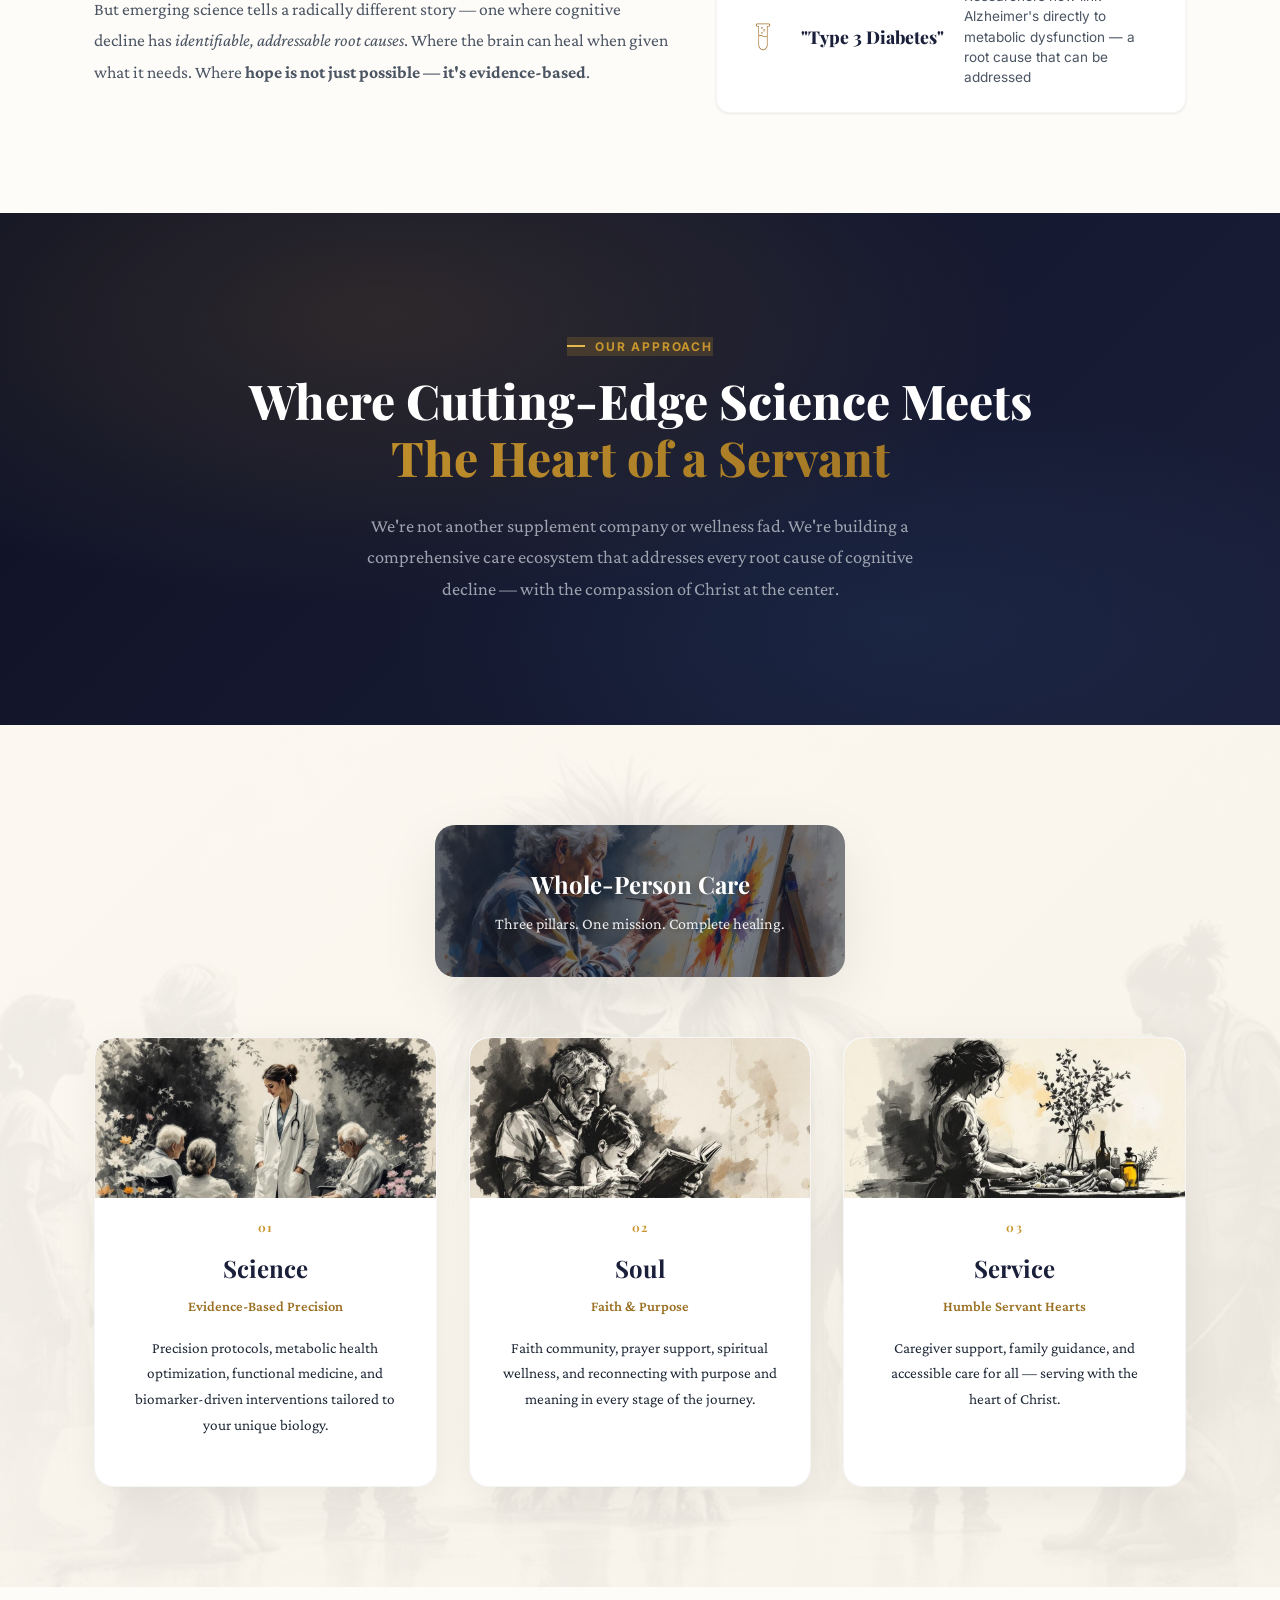
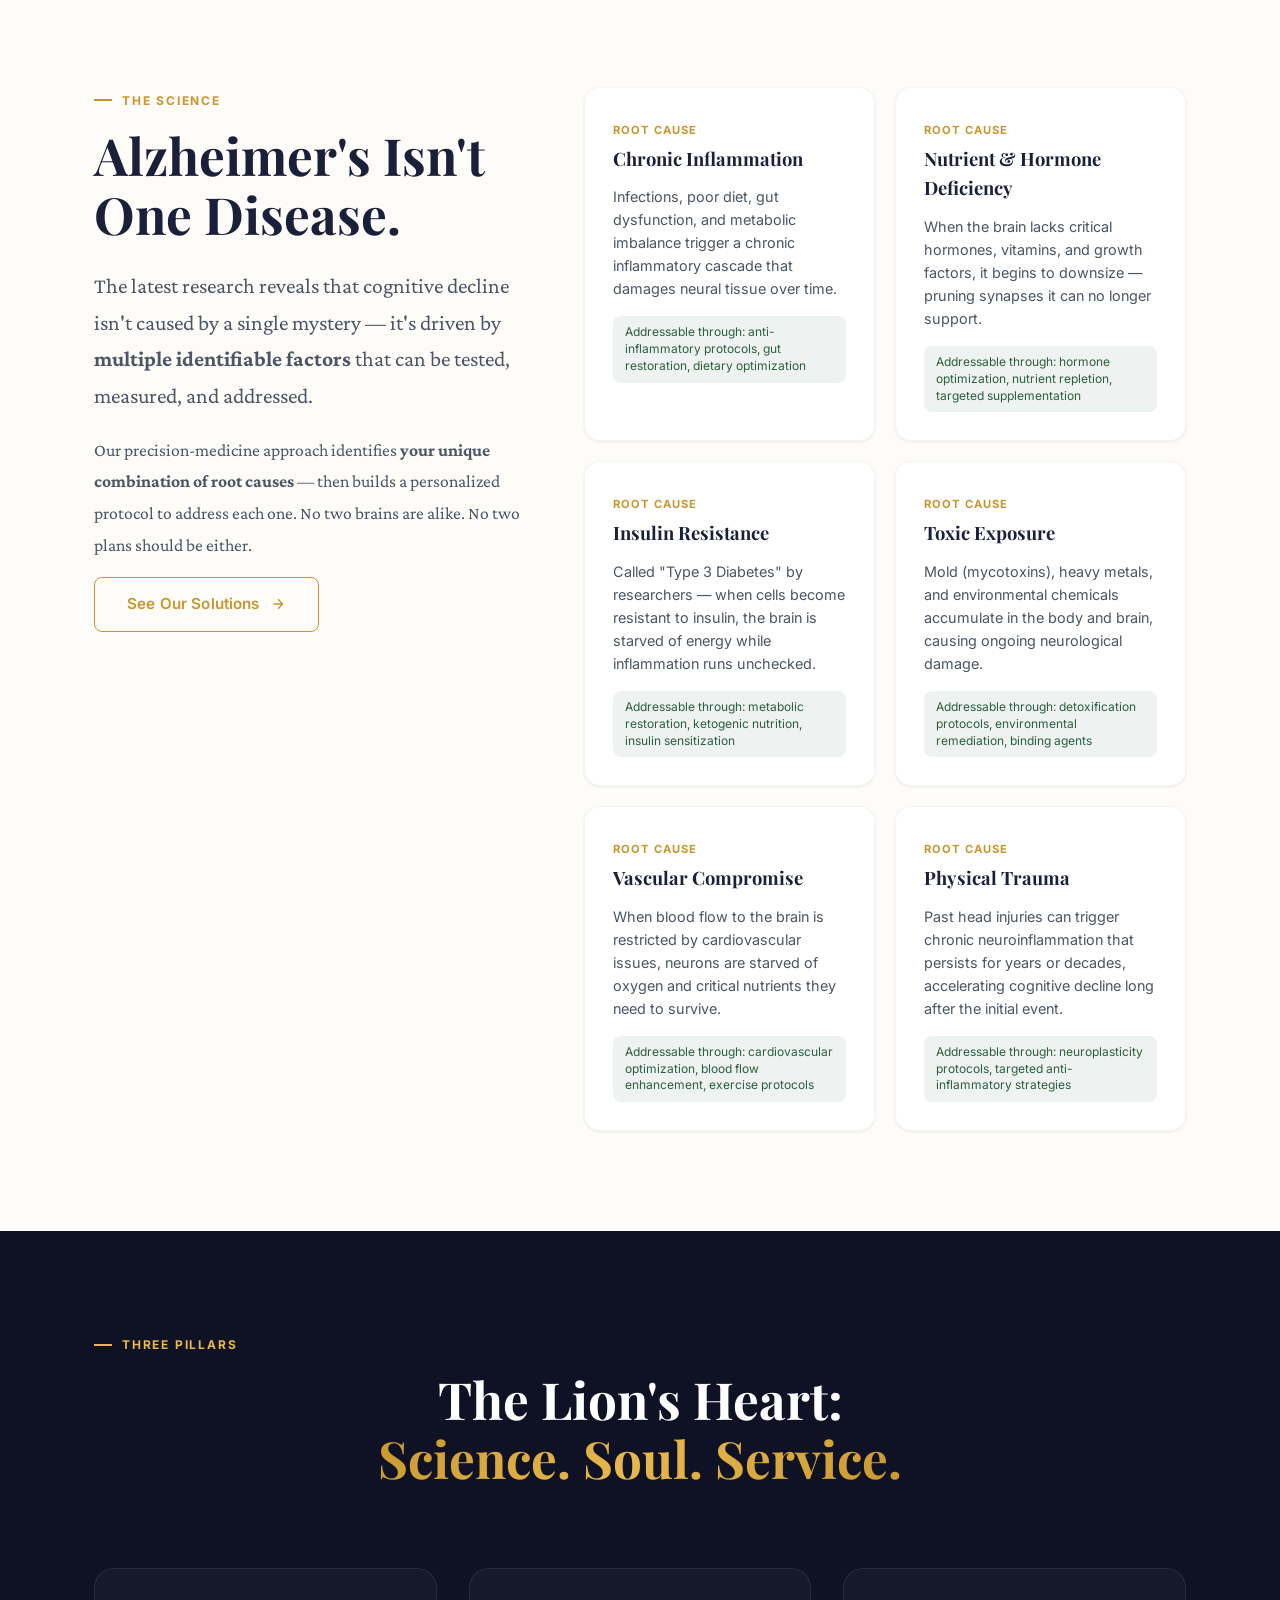
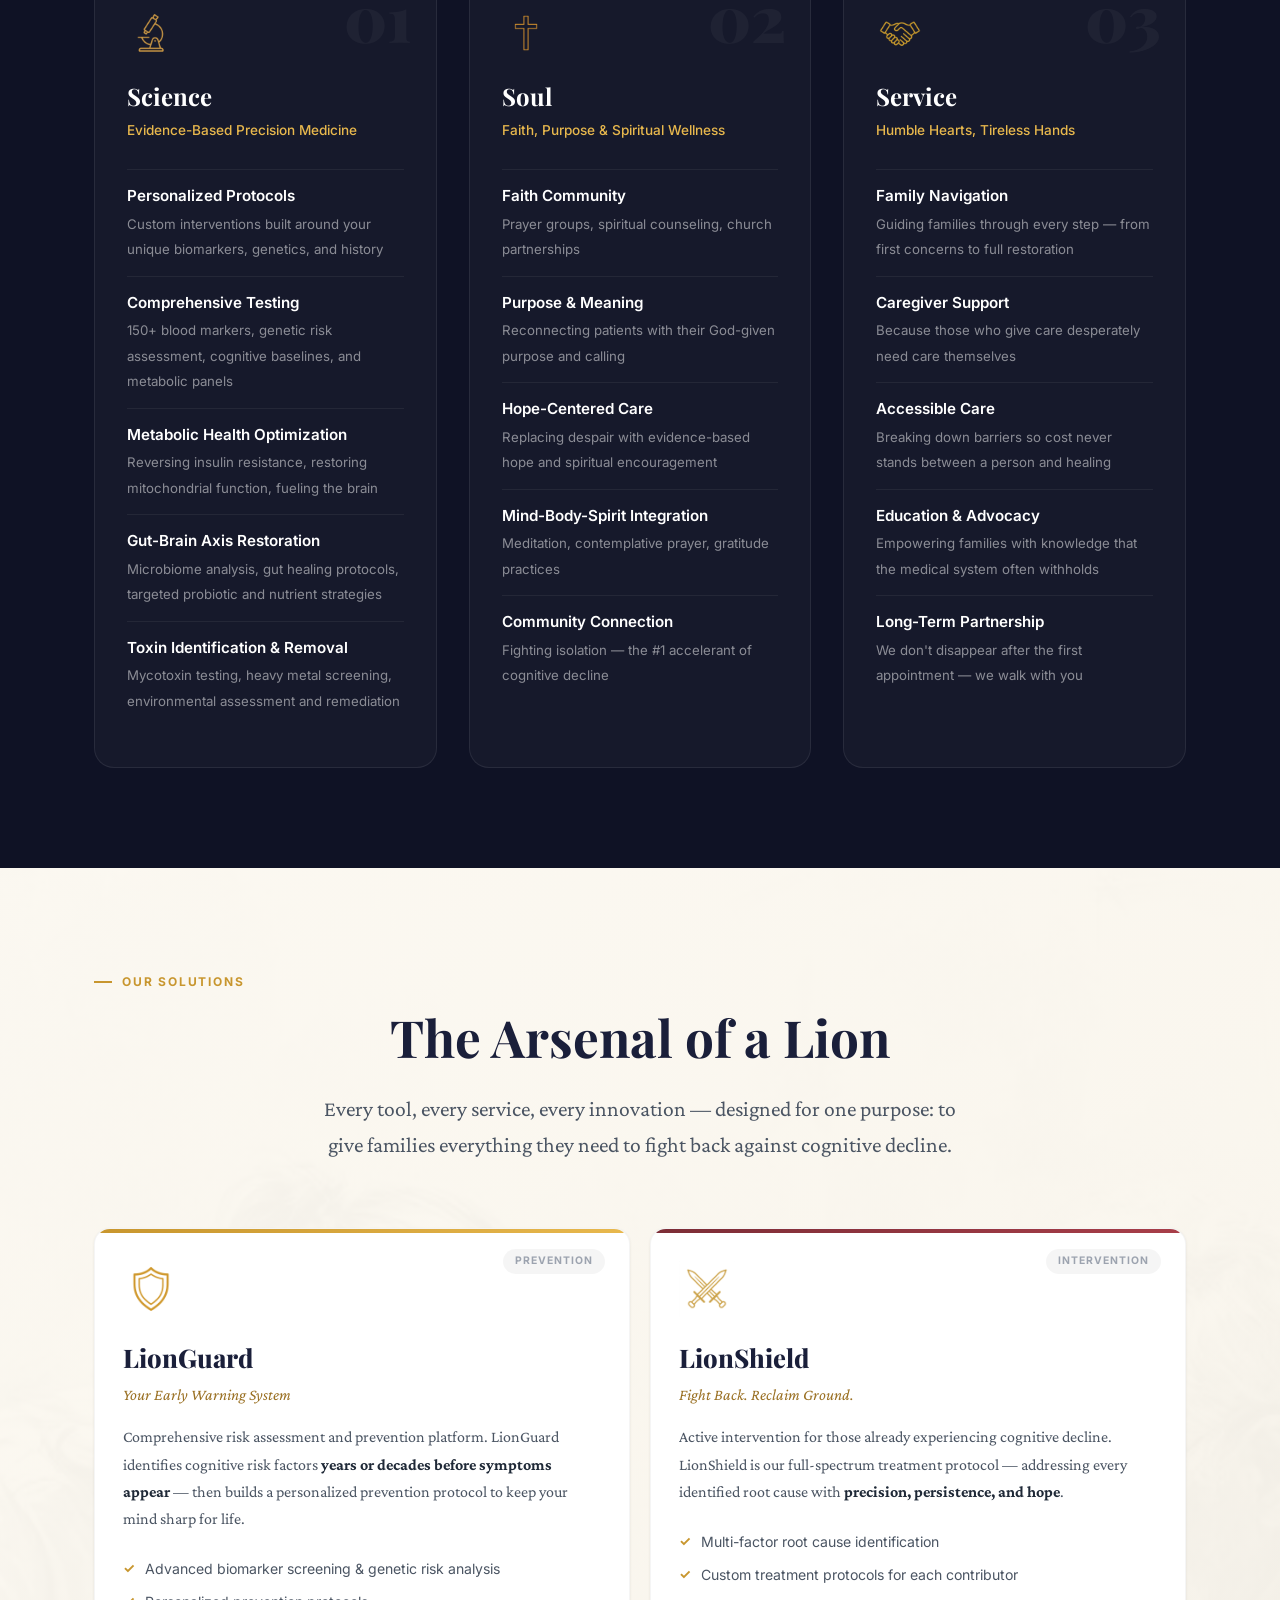
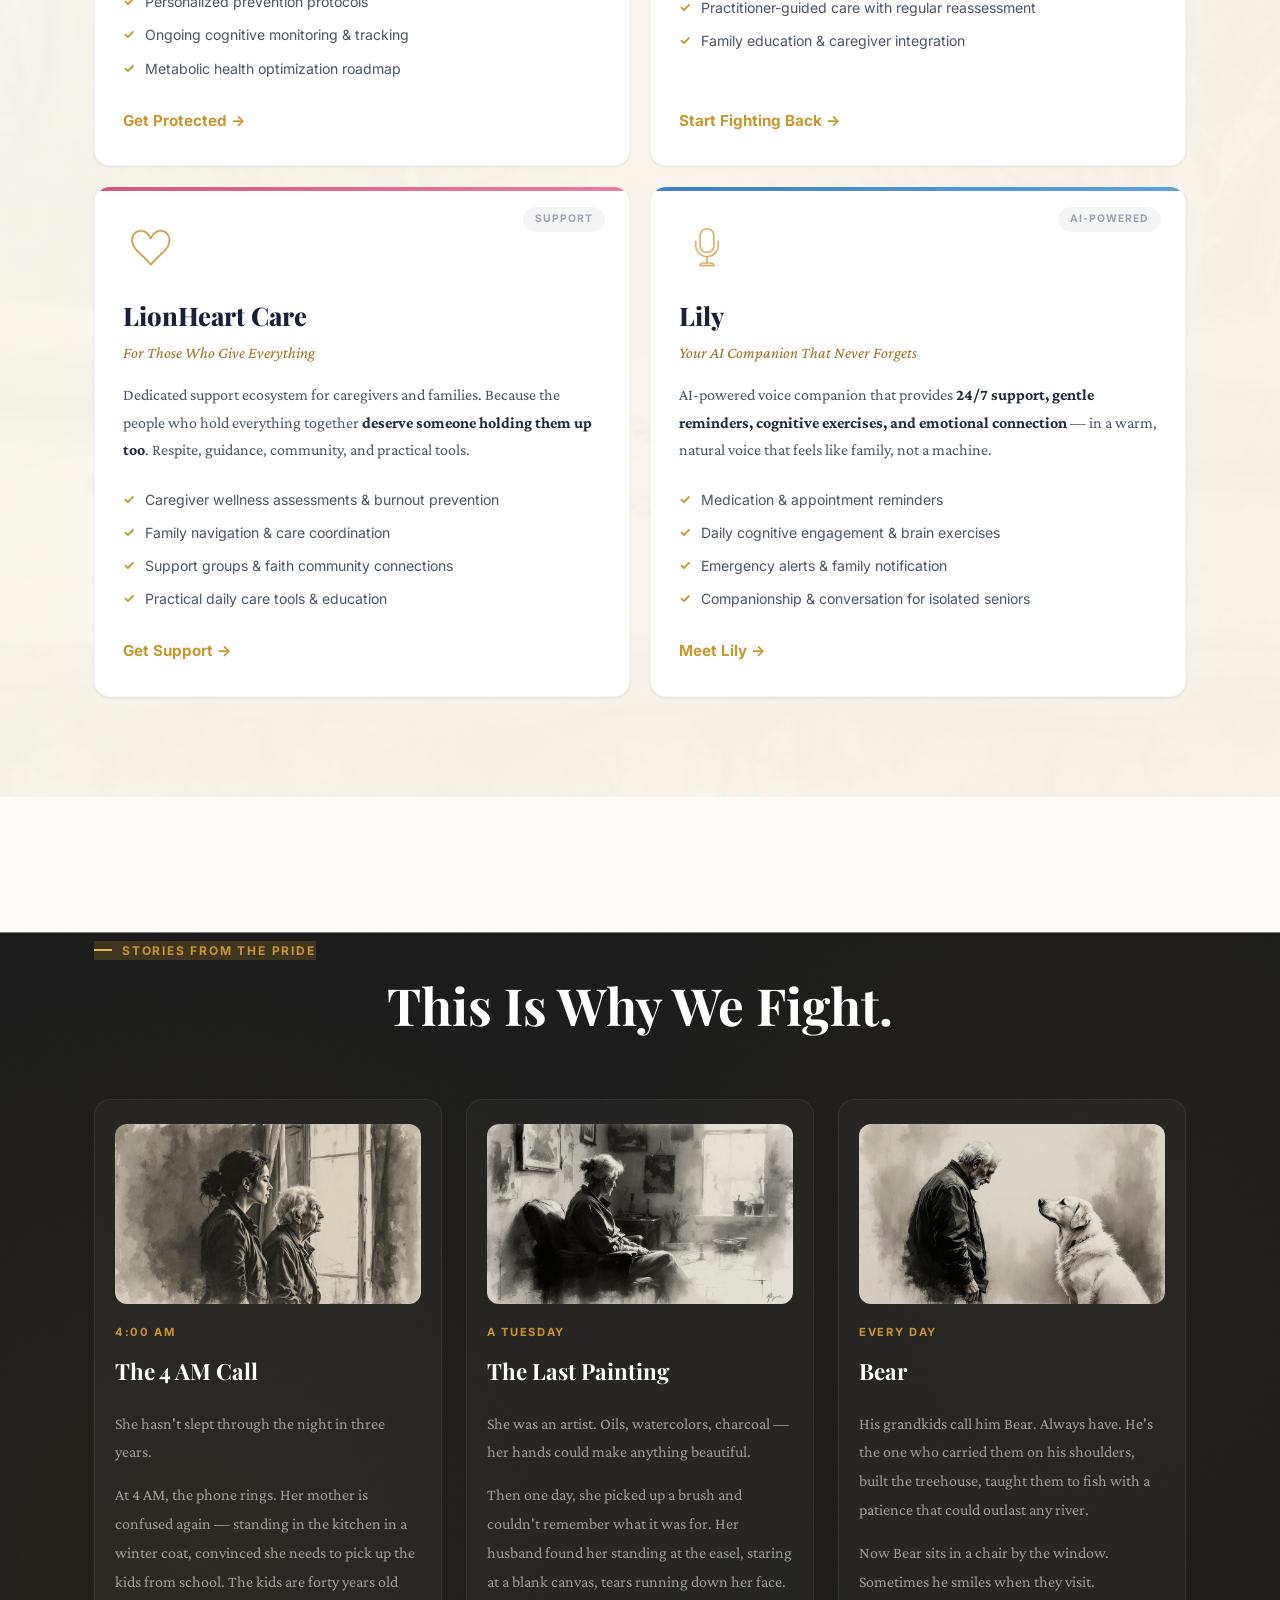
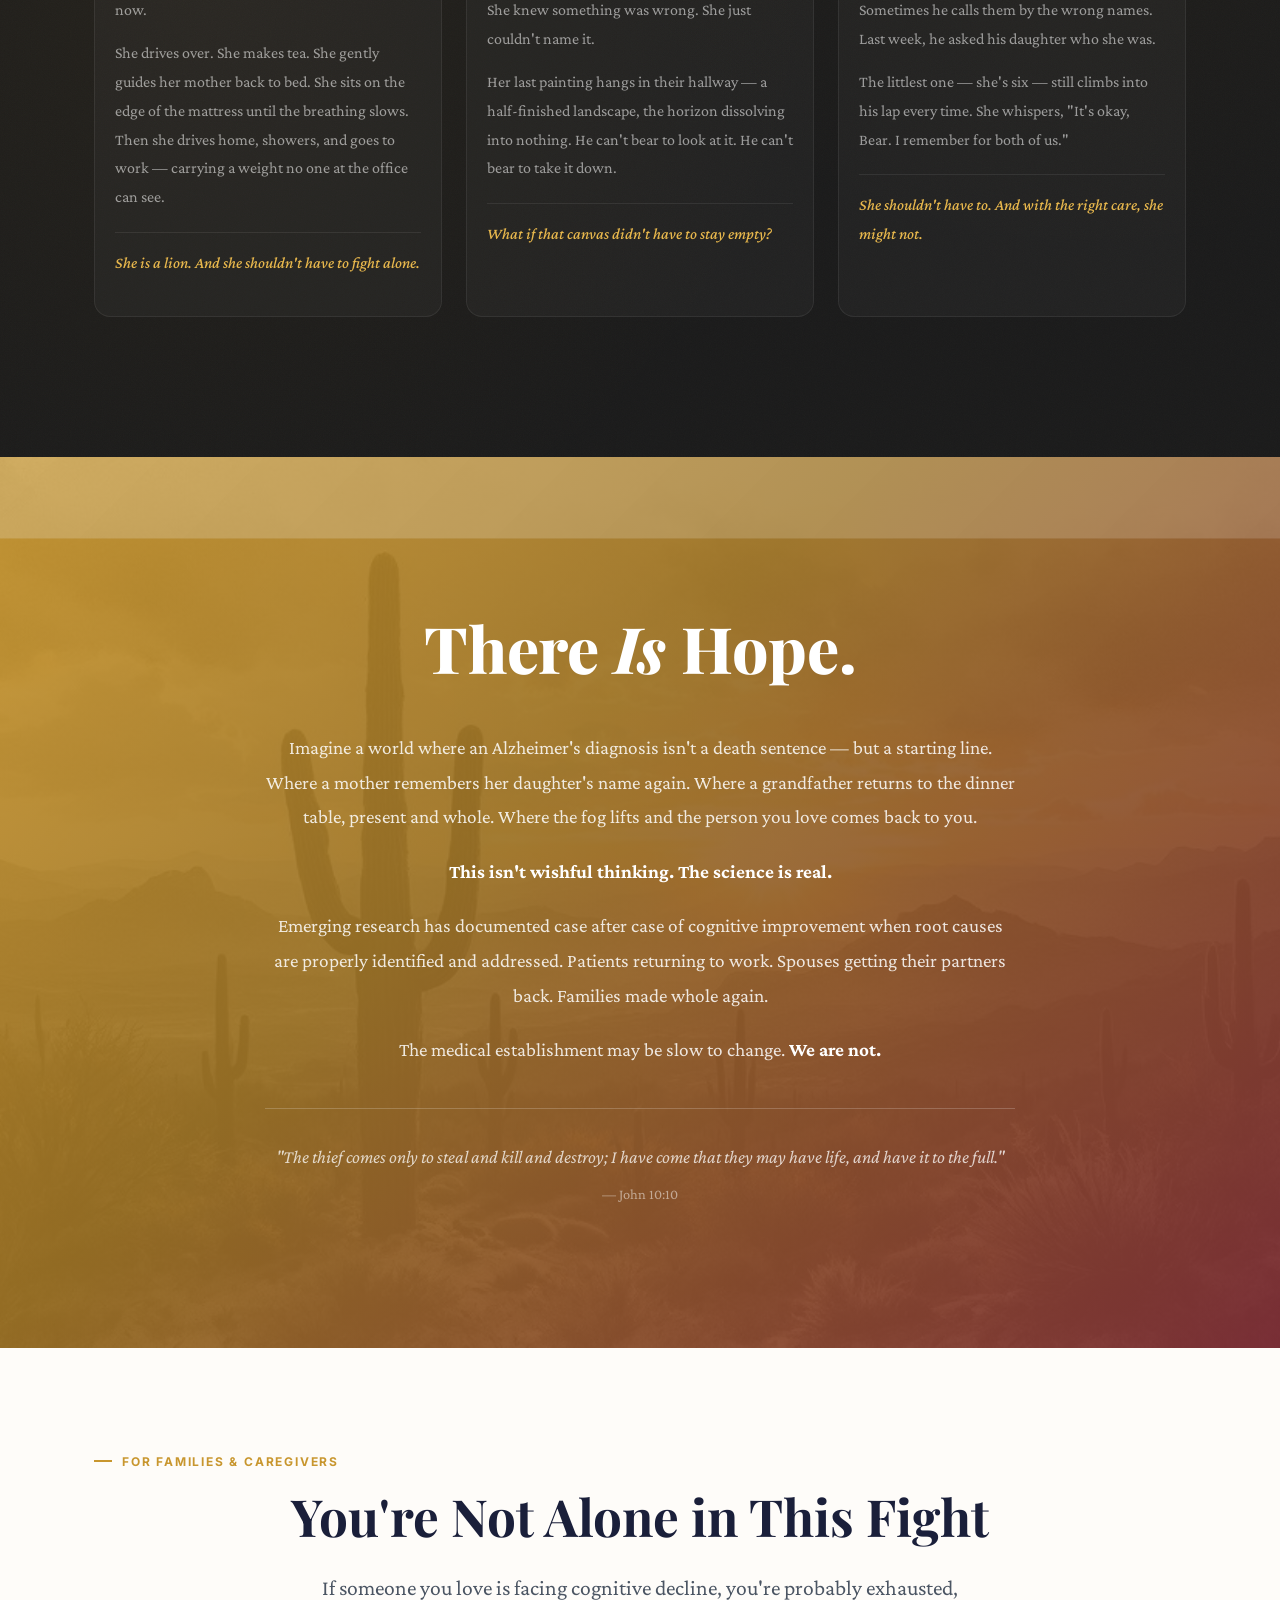
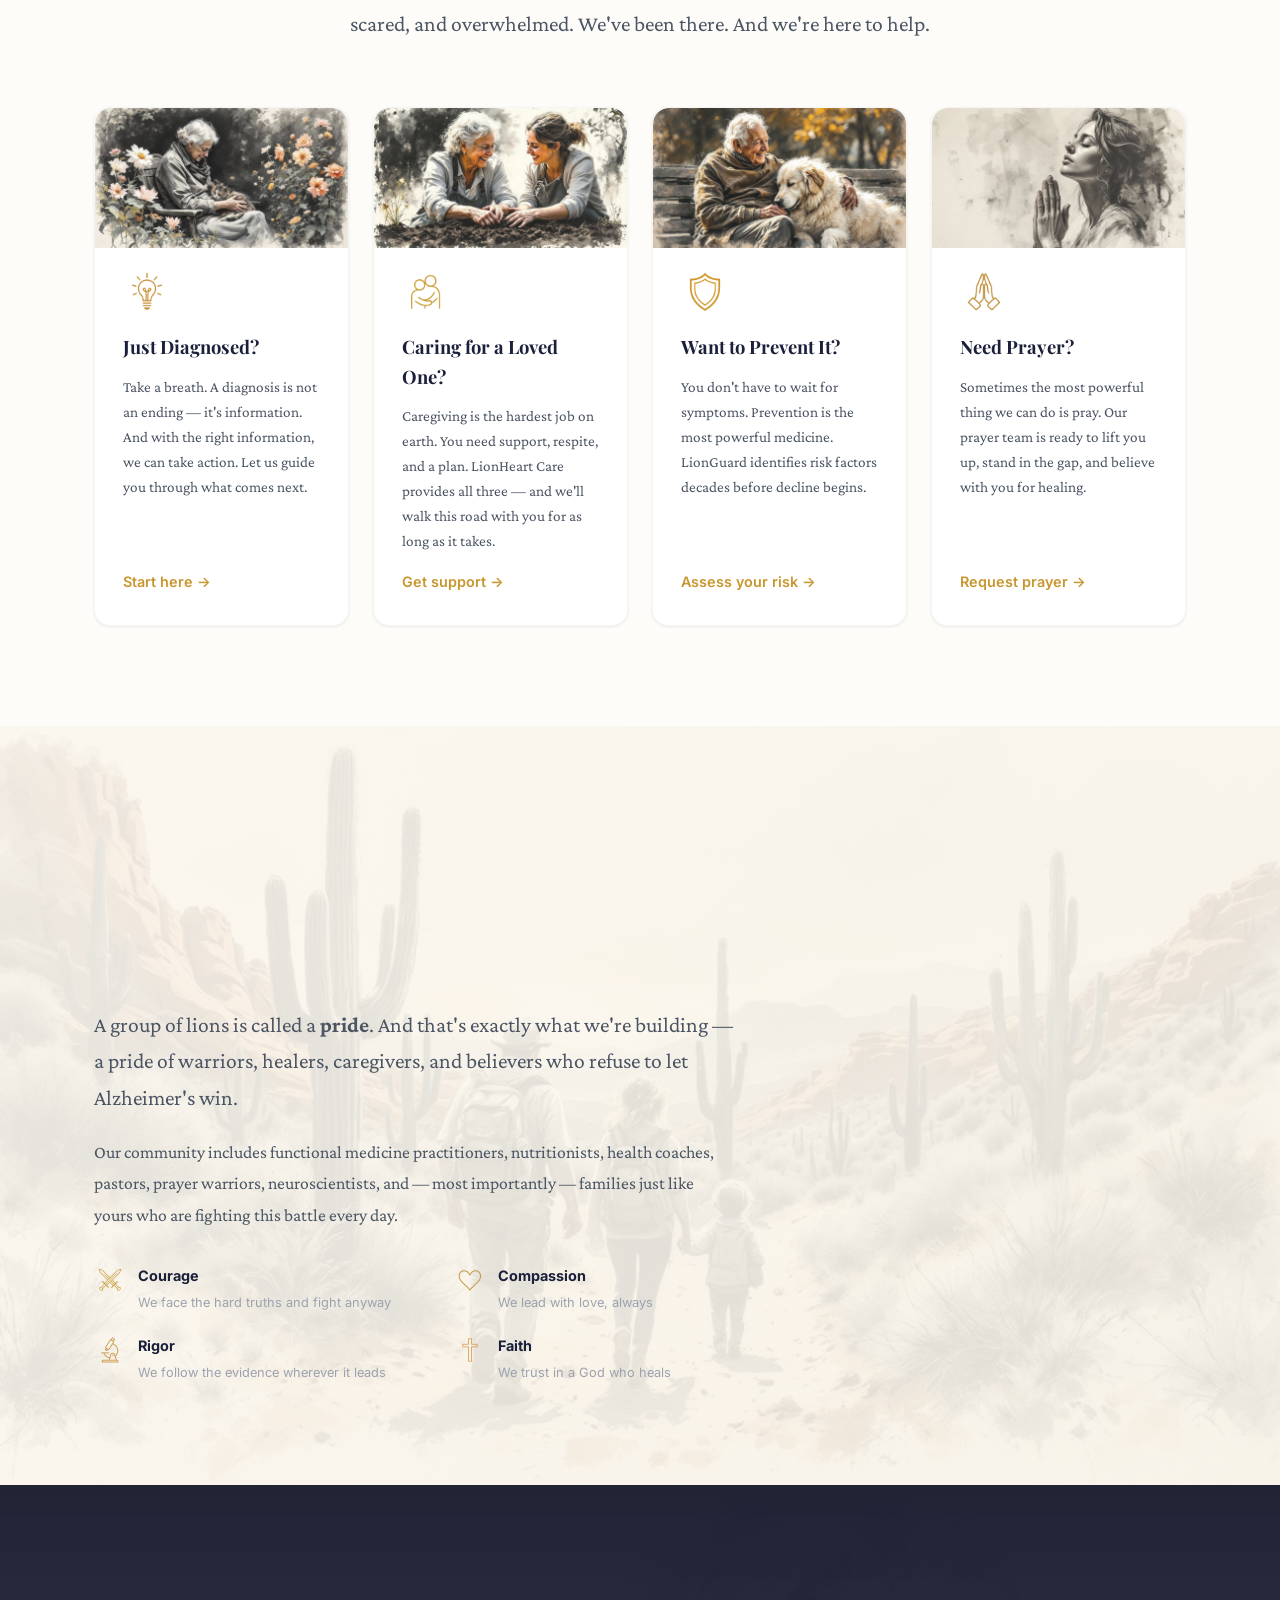
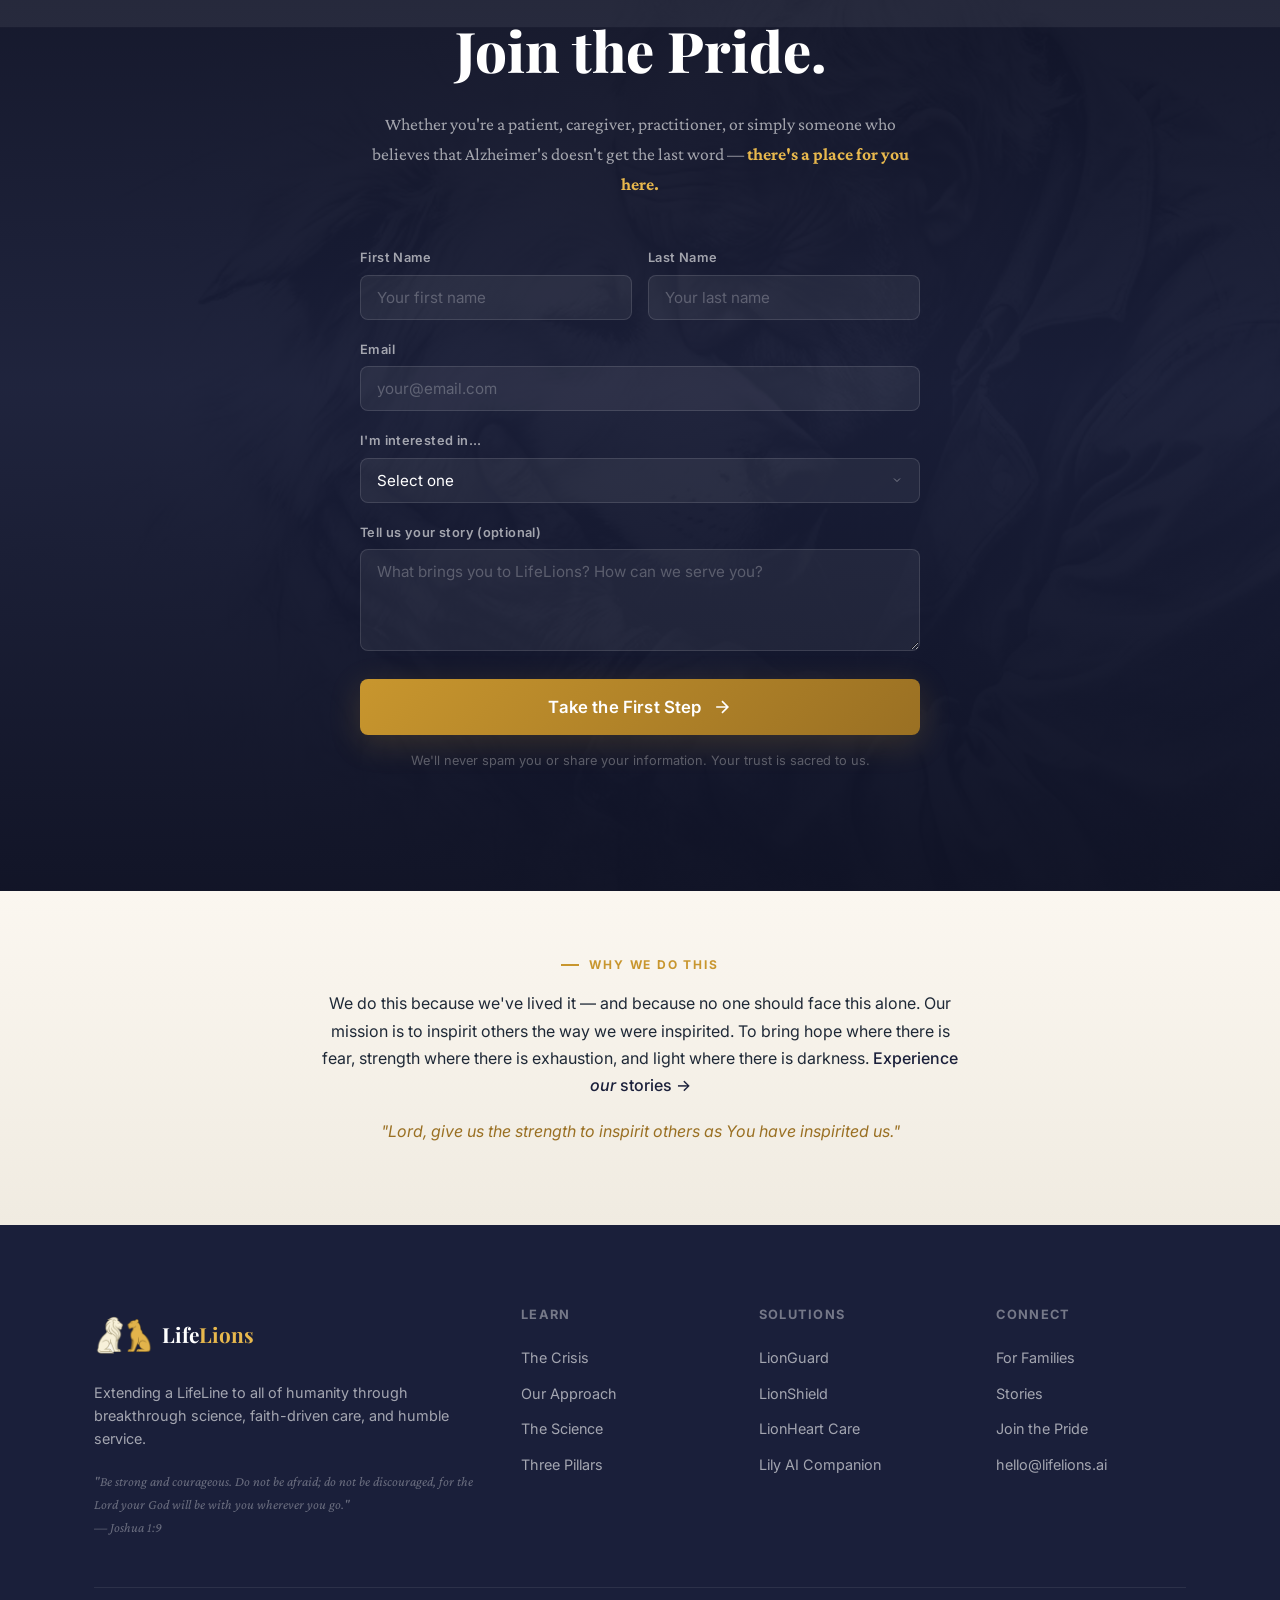
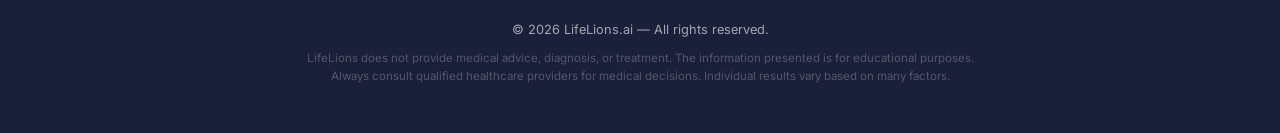
==== commit 902cd0f2: "Remove sunrise icon" ====
--- a/index.html
+++ b/index.html
@@ -618,7 +618,6 @@
         <div class="hope-overlay" style="position: absolute; inset: 0; z-index: 0; background: linear-gradient(135deg, rgba(200,150,46,0.7) 0%, rgba(154,112,35,0.75) 40%, rgba(124,45,54,0.8) 100%);"></div>
         <div class="container">
             <div class="hope-content">
-                <img src="images/icons/icon-sunrise.png" alt="Hope" class="hope-icon-img">
                 <h2 class="hope-title">
                     There <em>Is</em> Hope.
                 </h2>
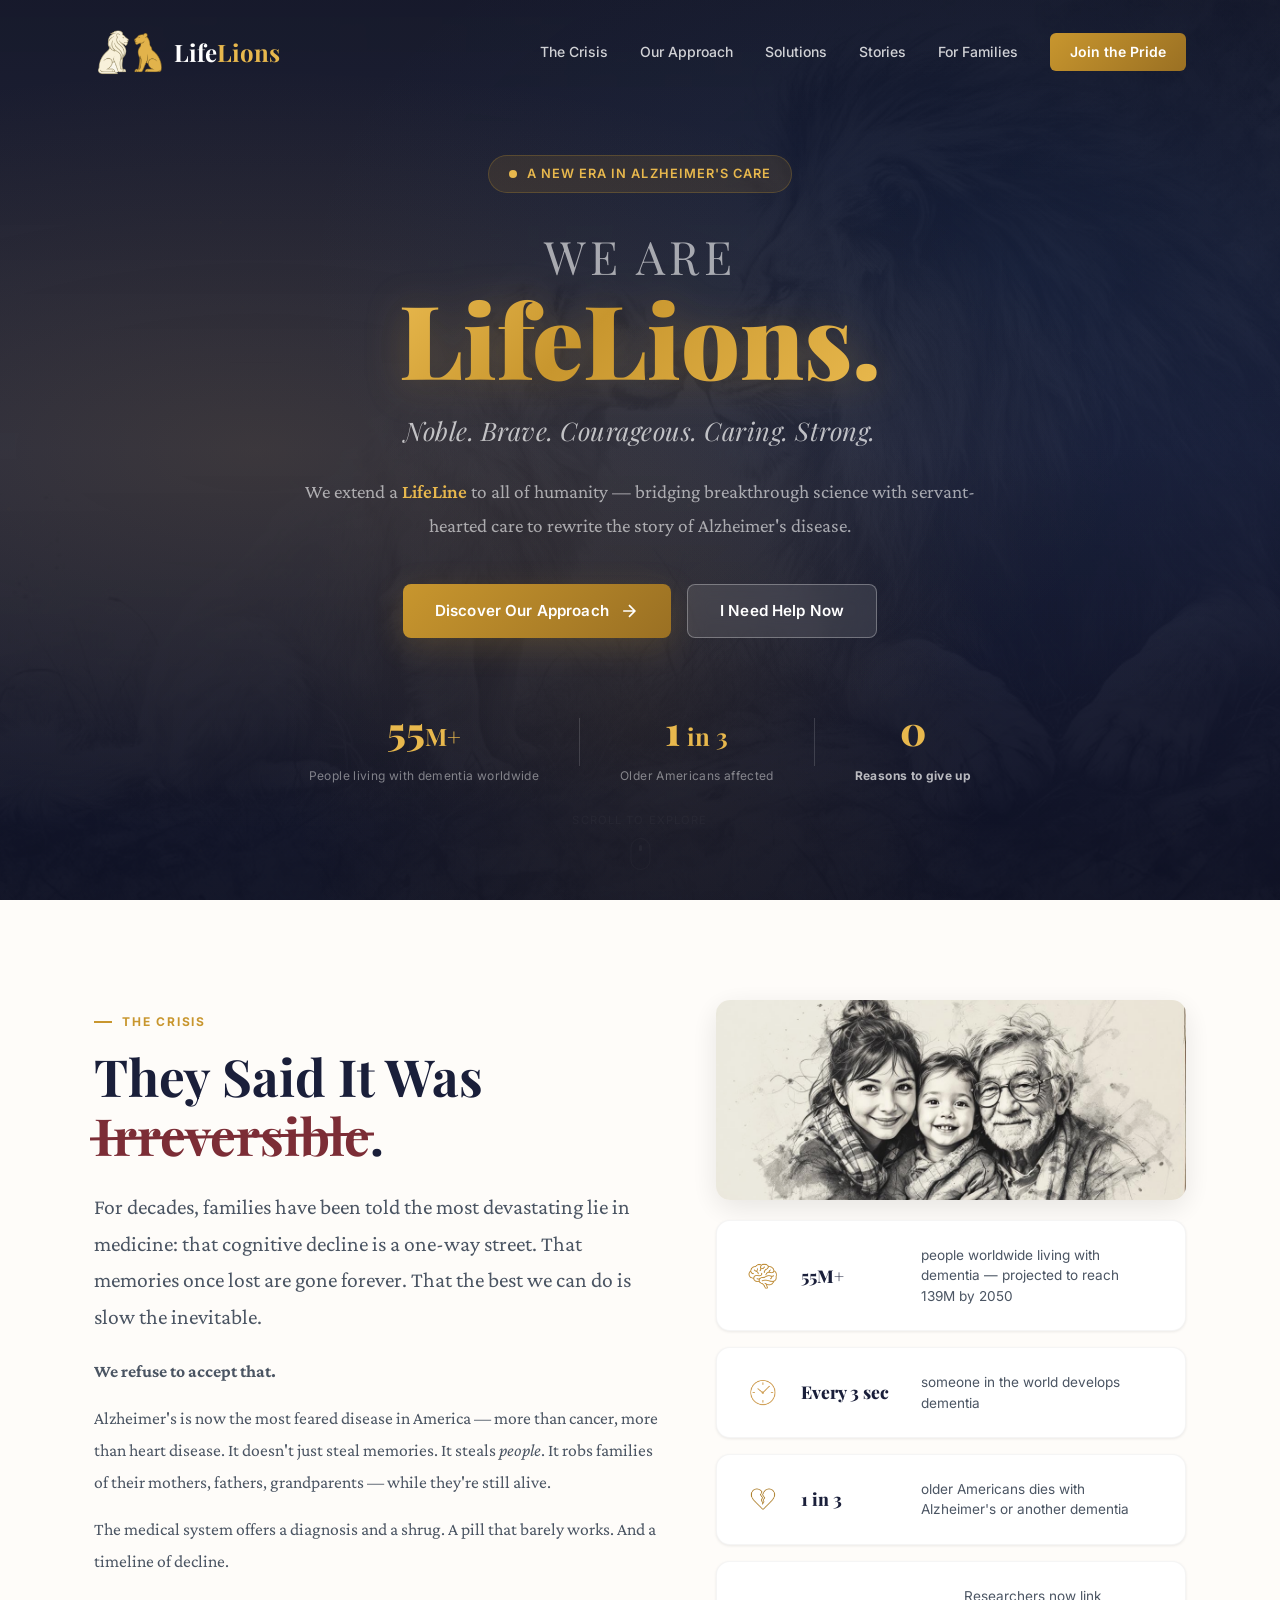
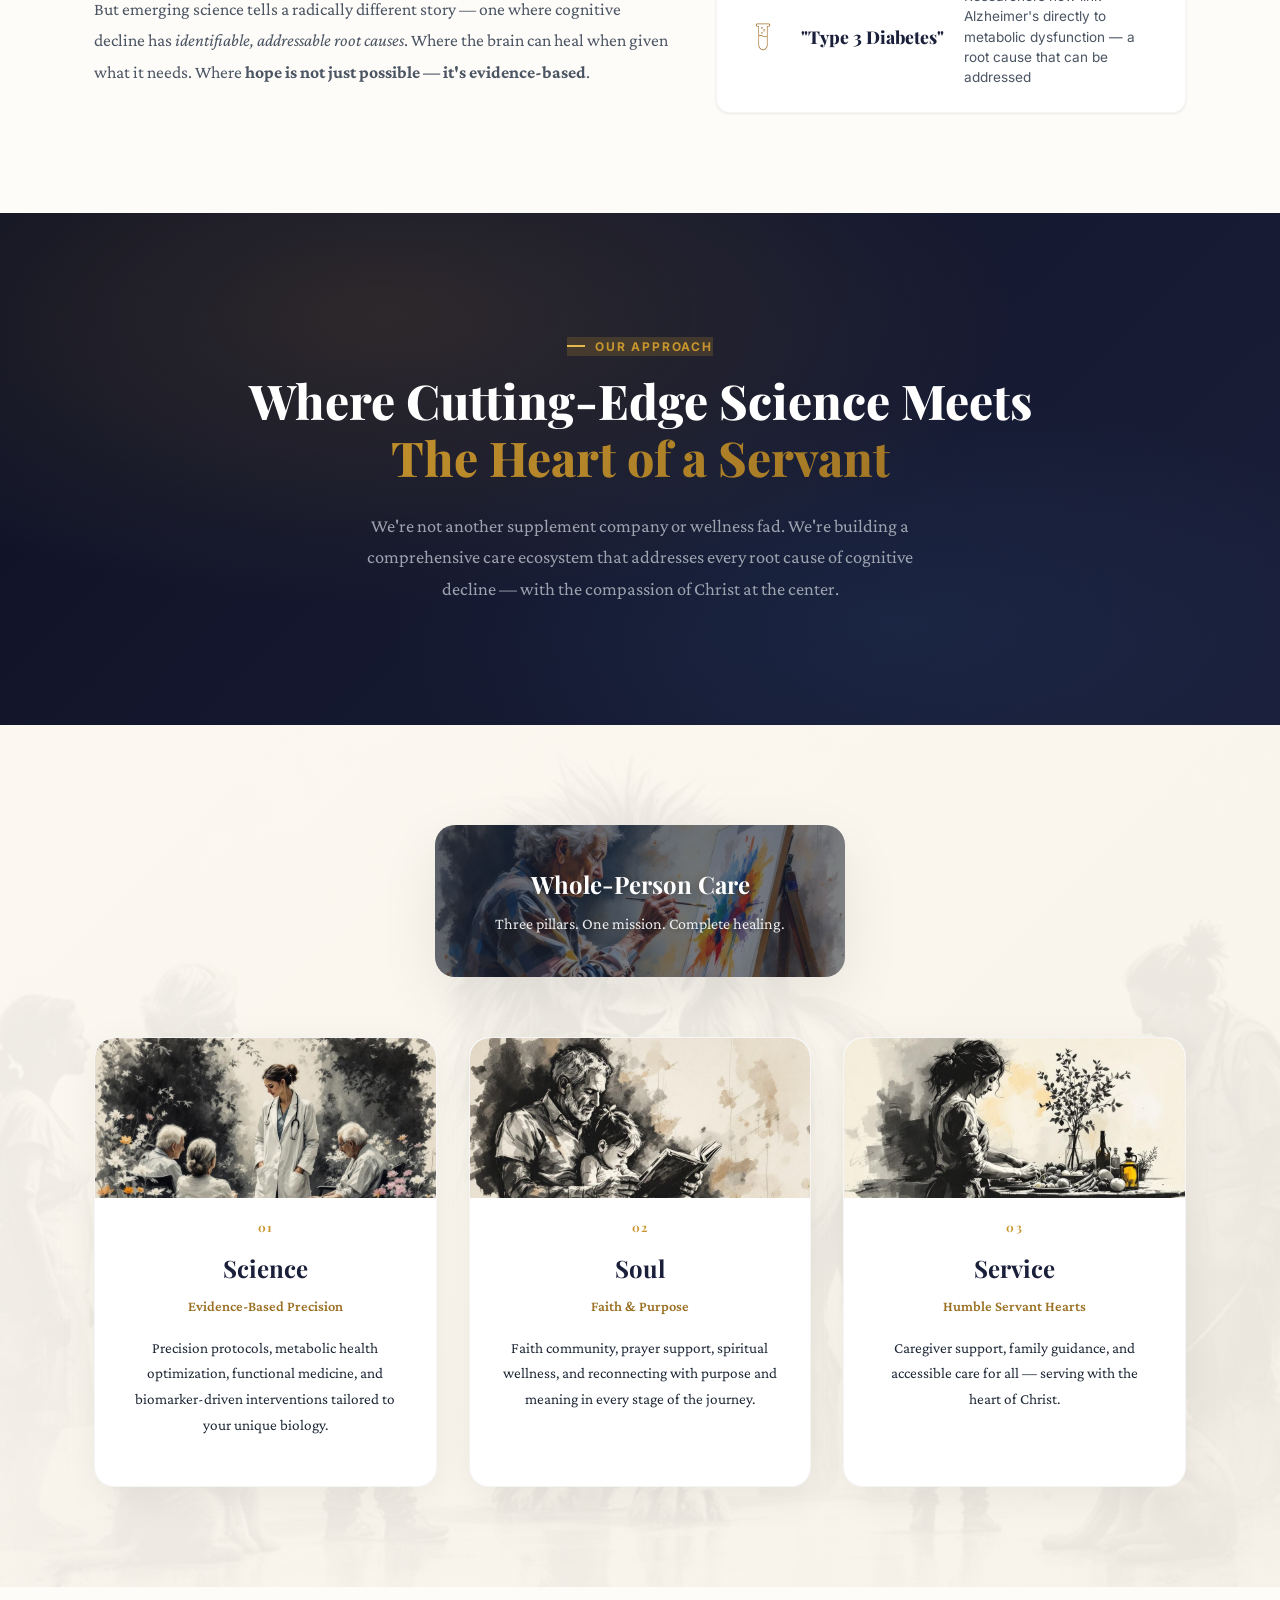
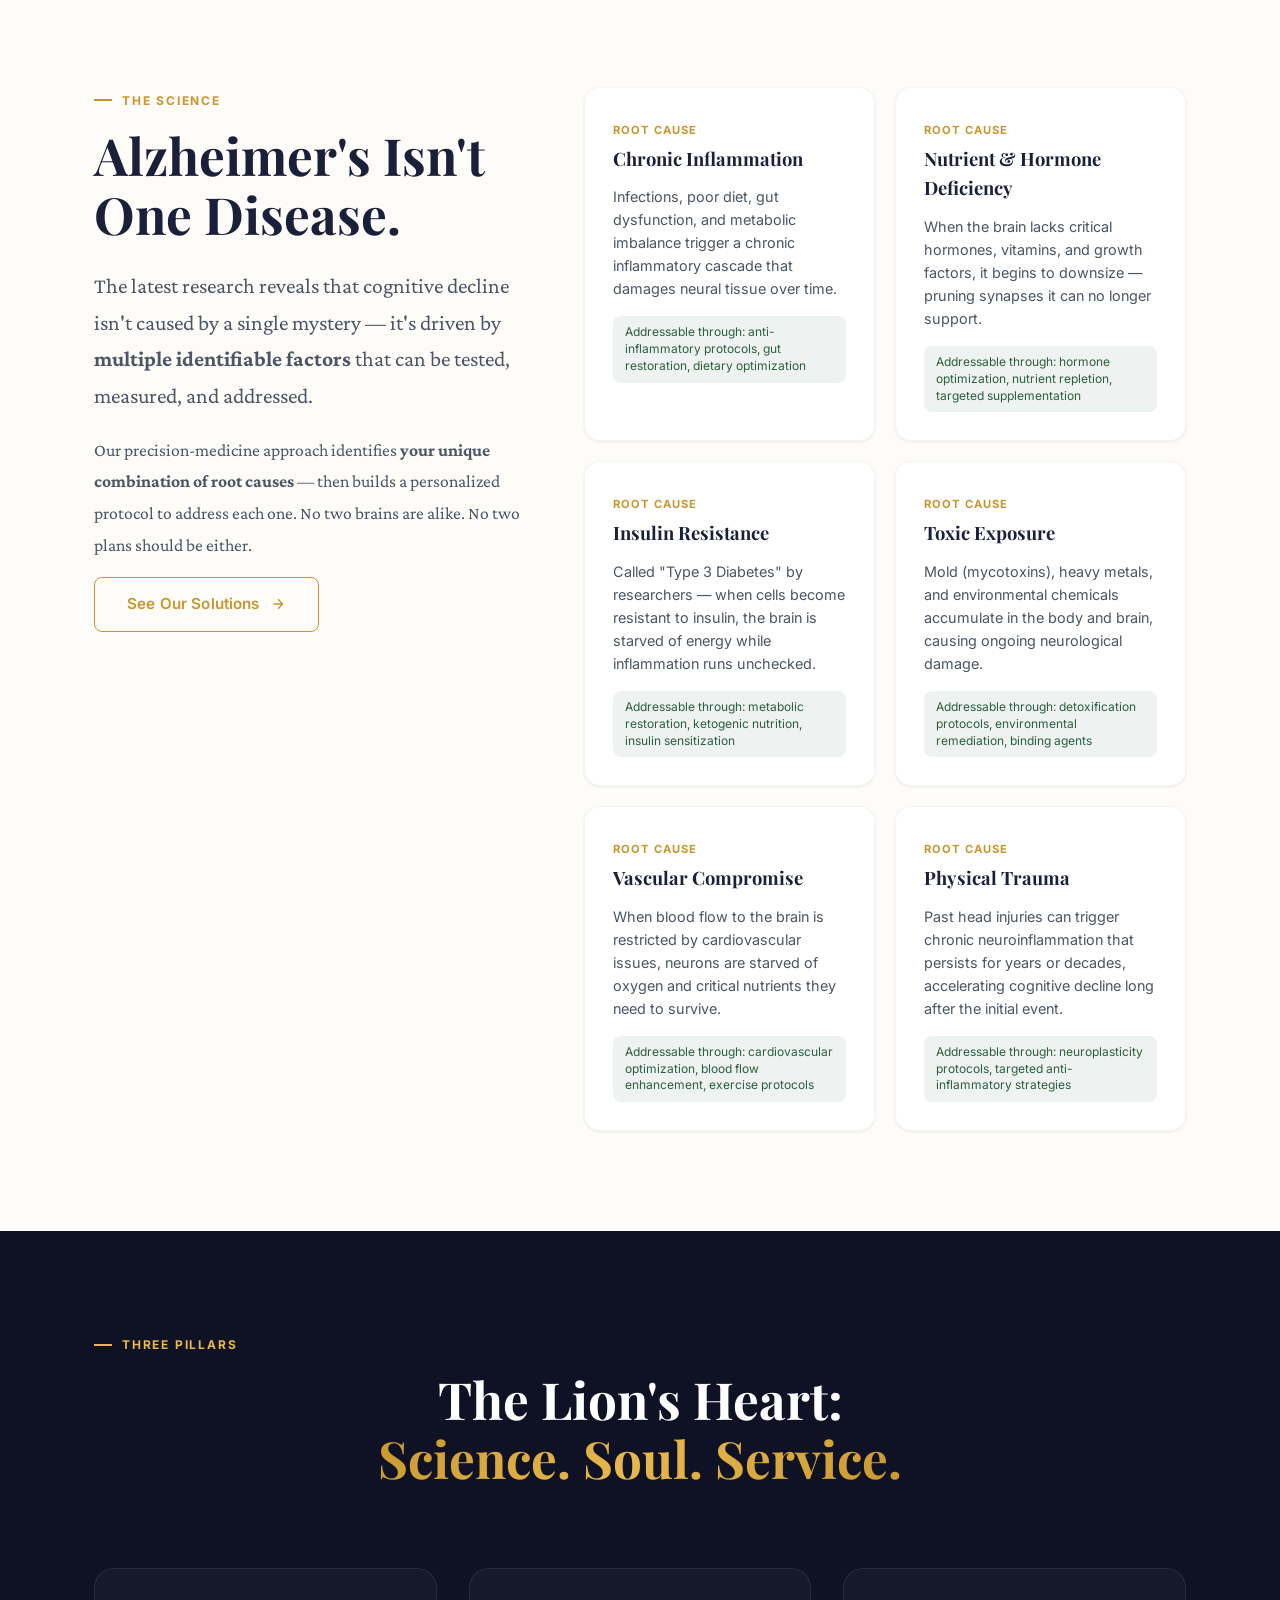
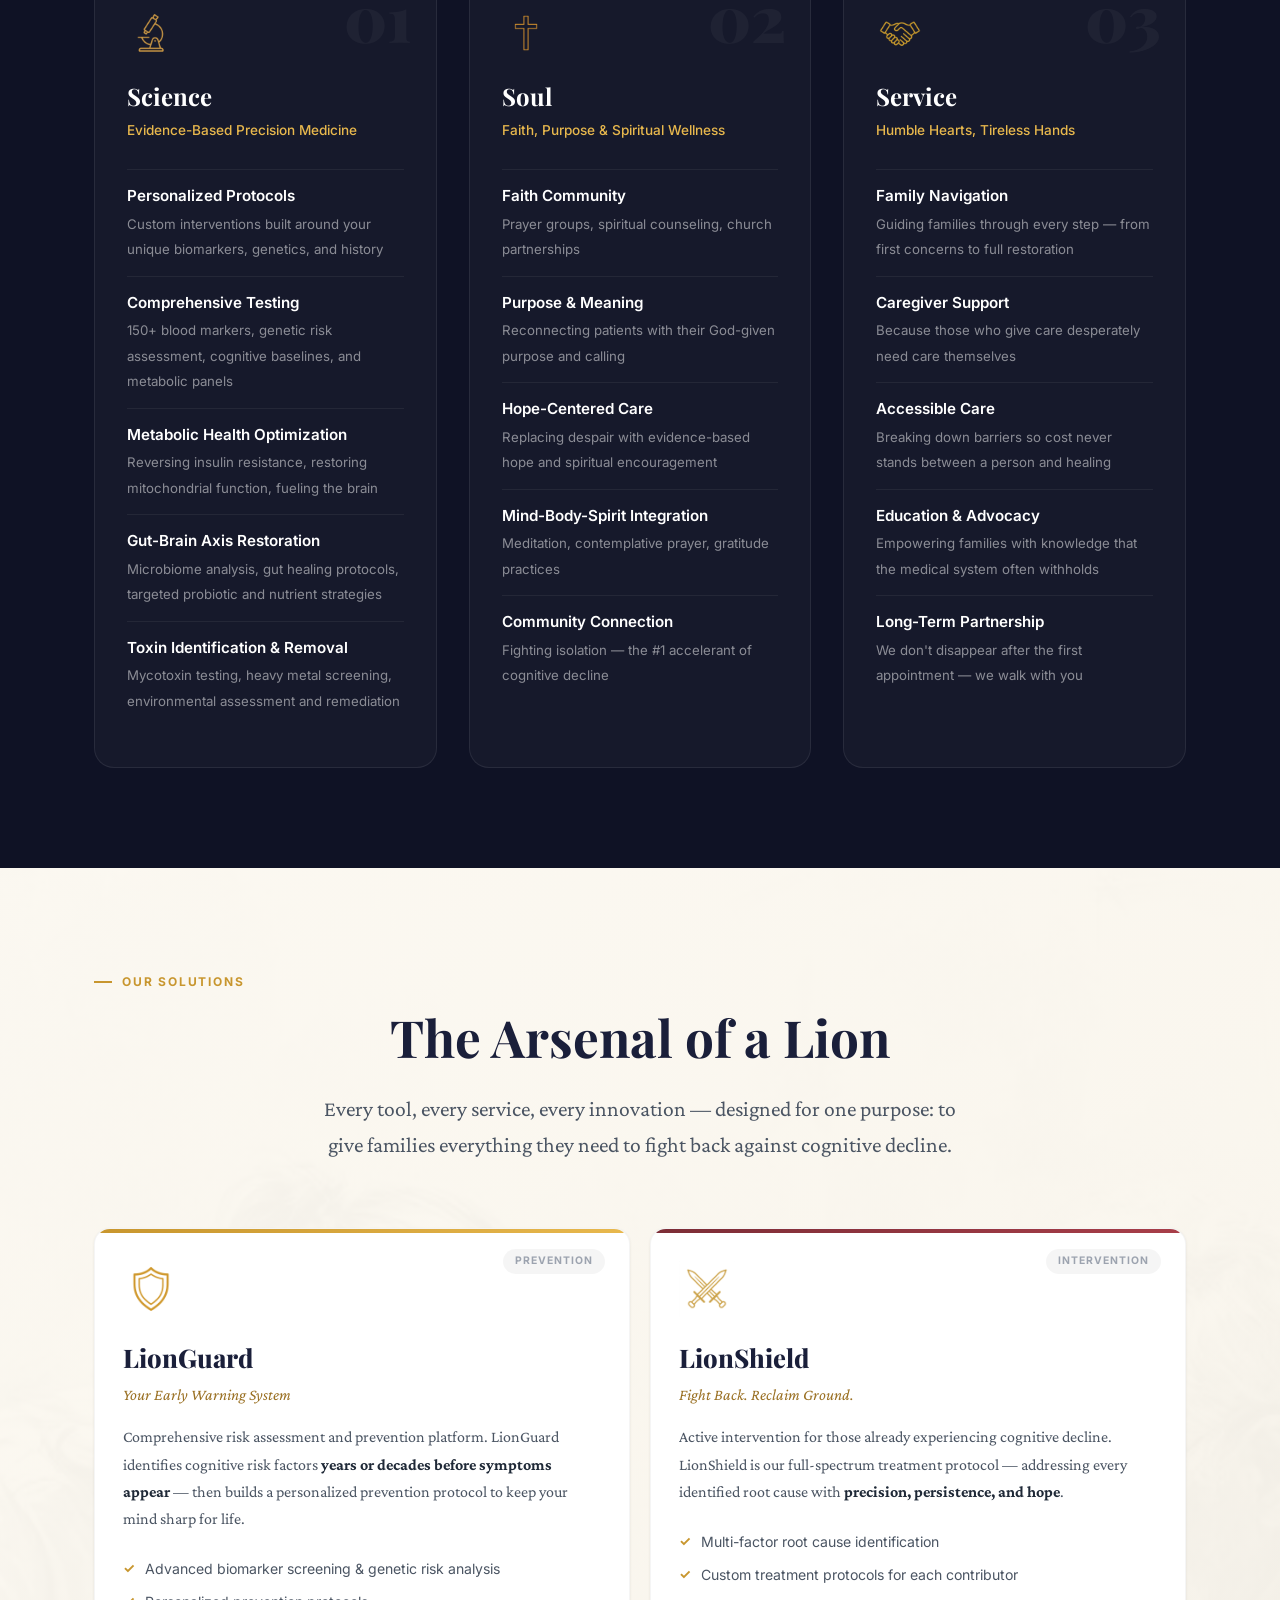
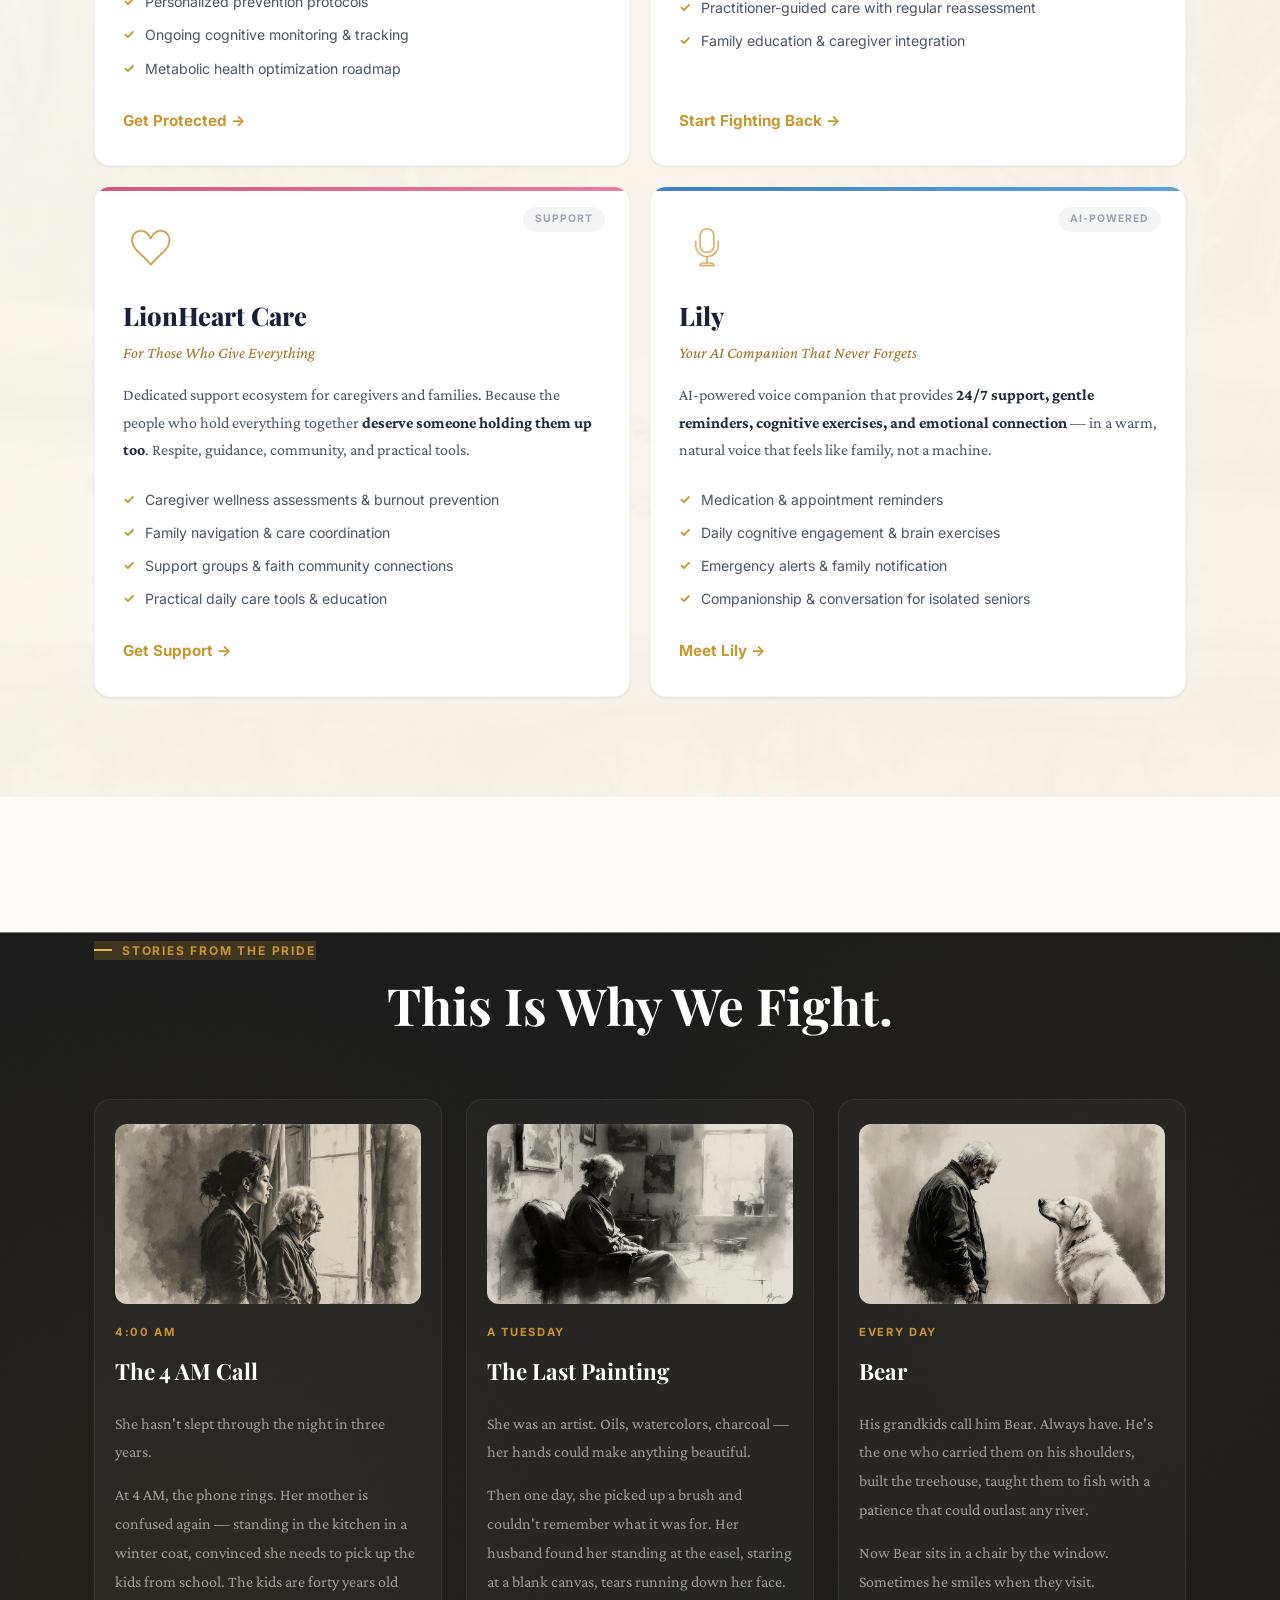
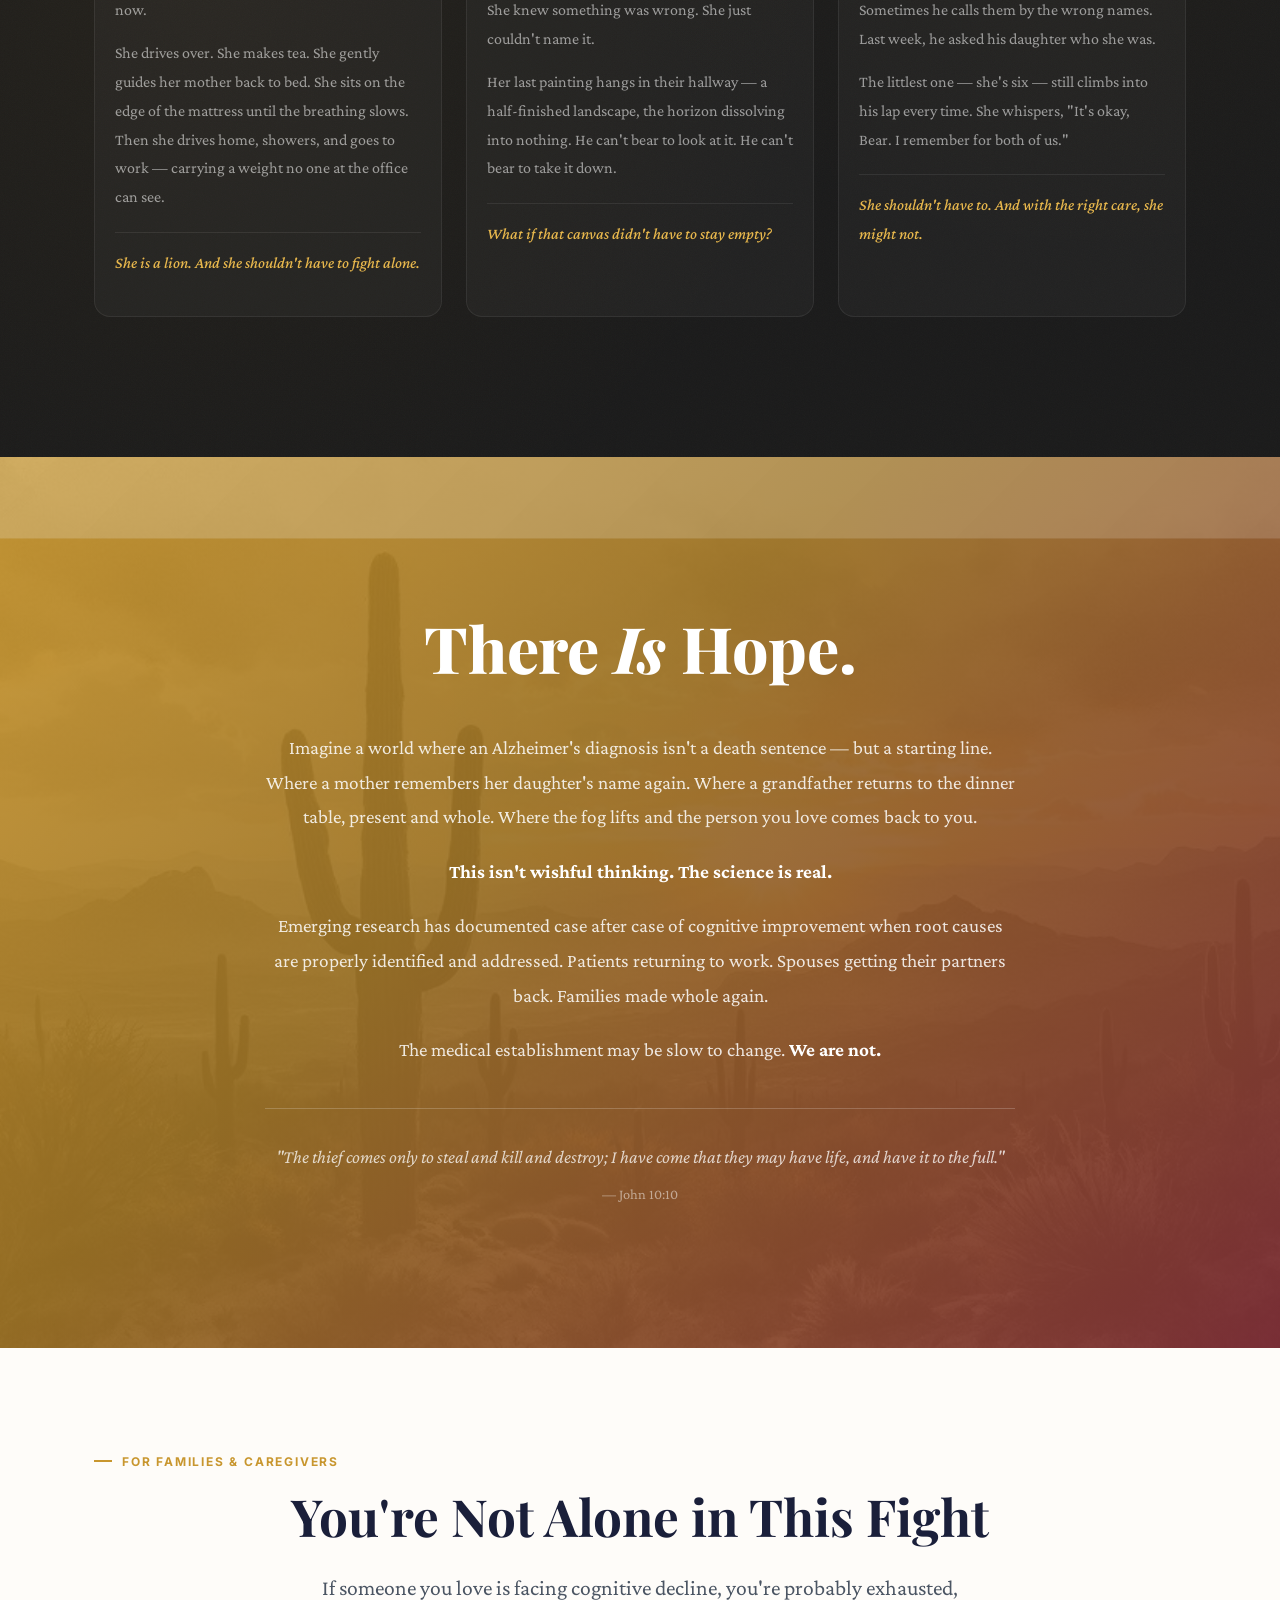
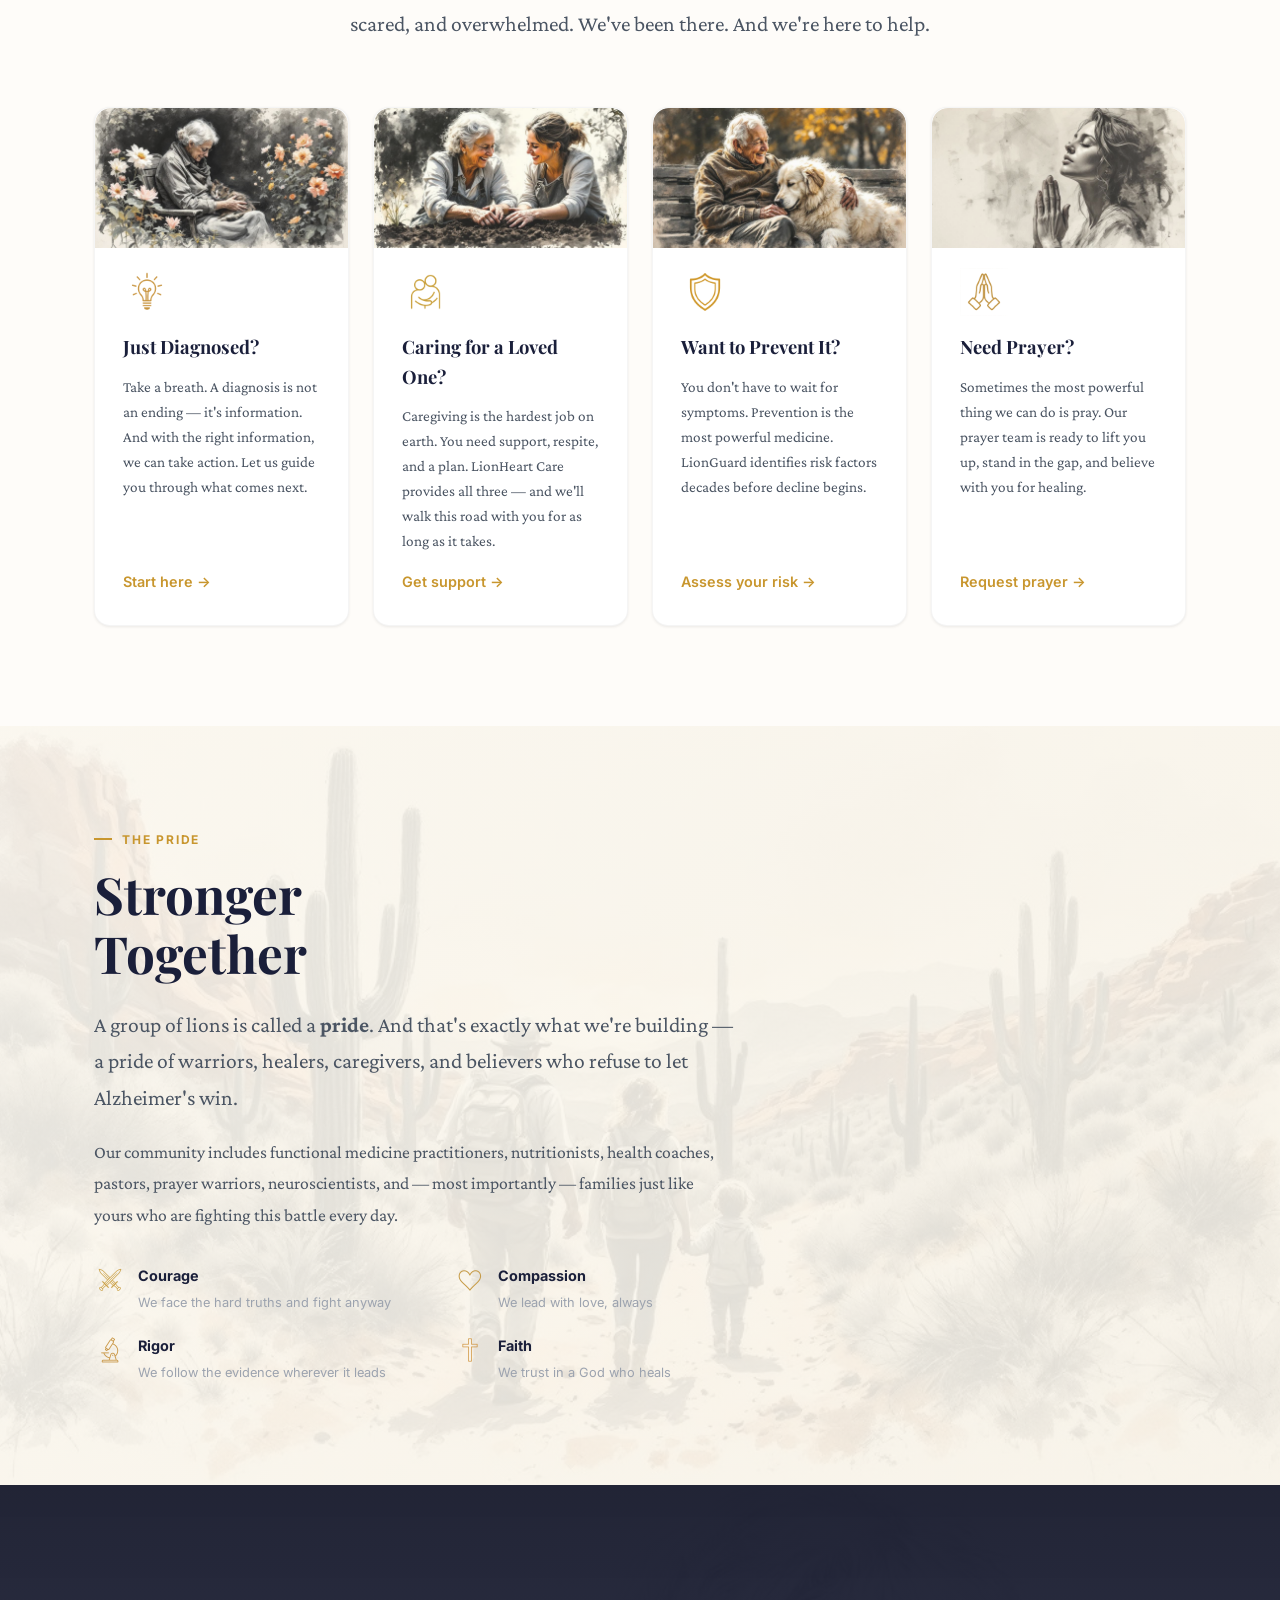
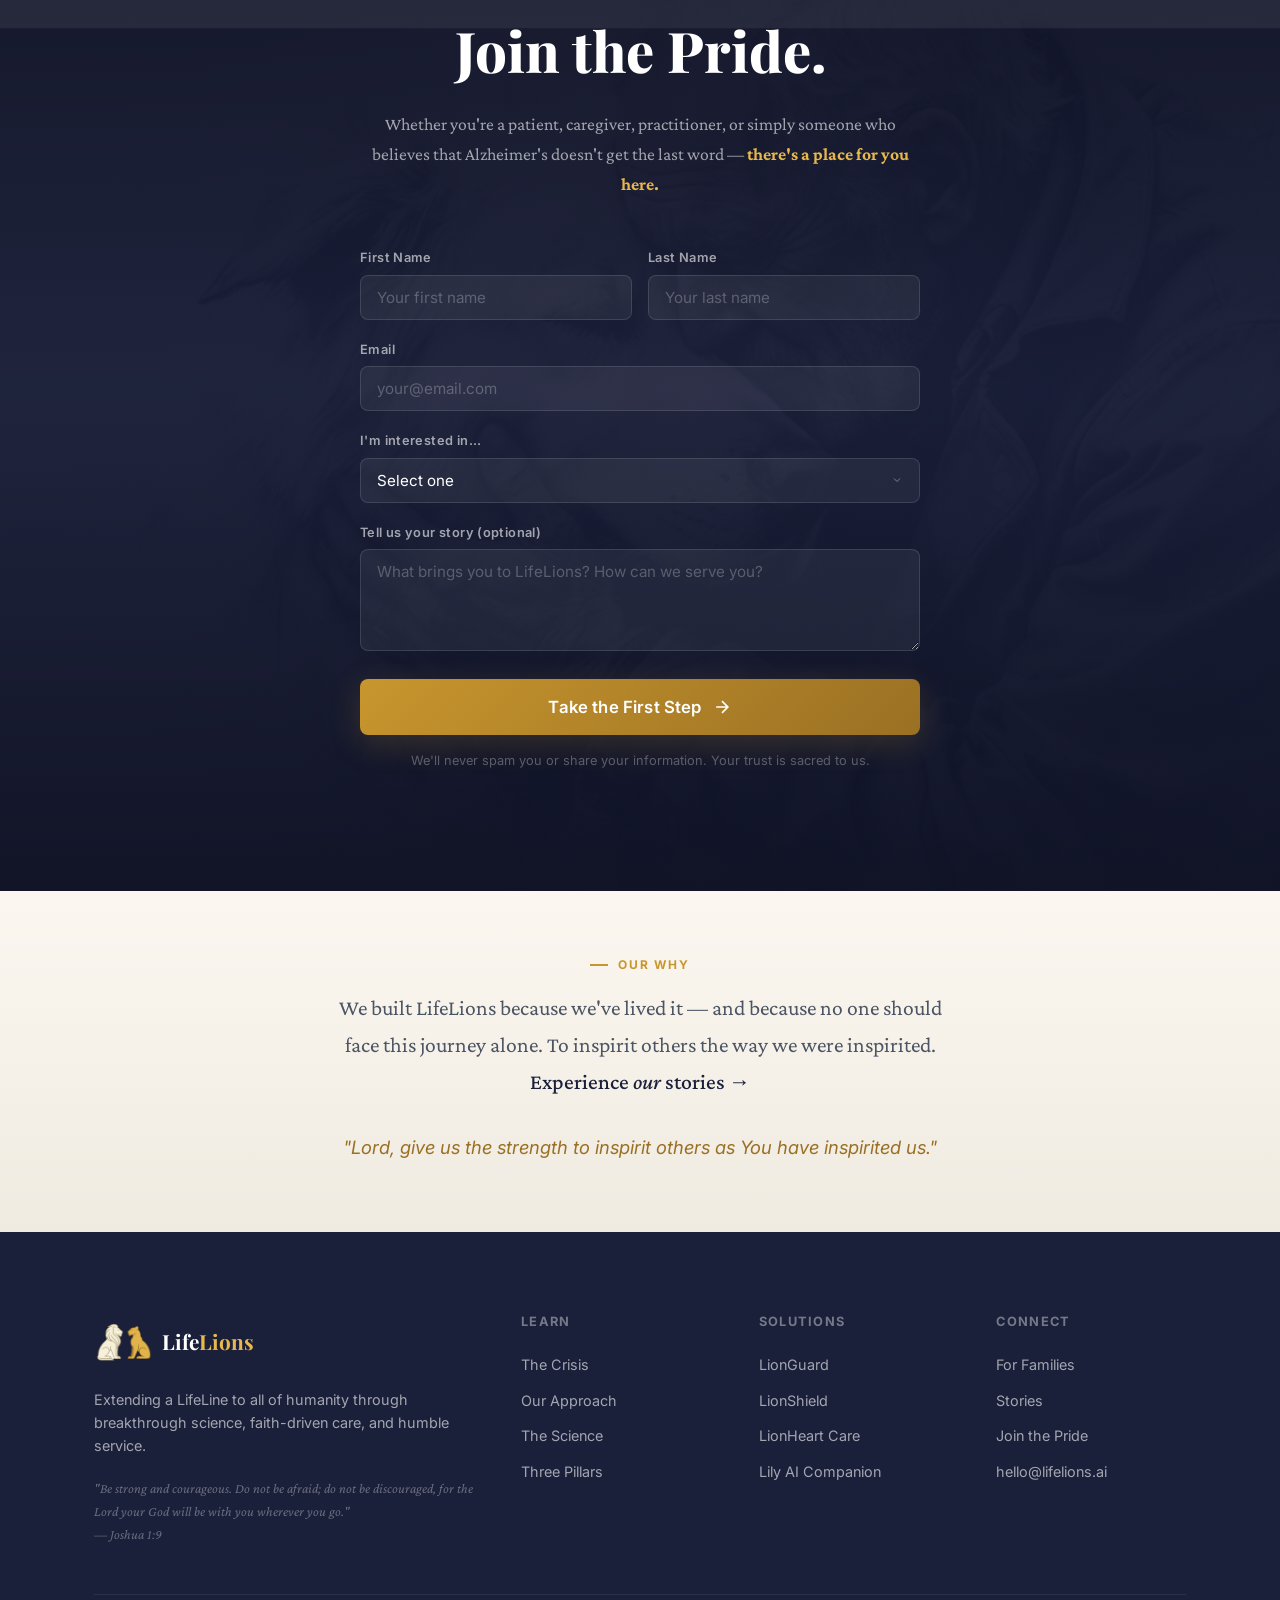
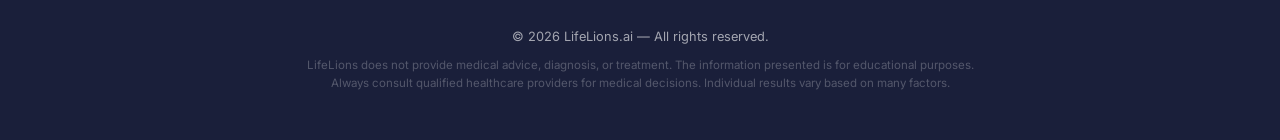
==== commit 23fd7585: "Update Why section to match site styling, refine wording" ====
--- a/index.html
+++ b/index.html
@@ -833,14 +833,13 @@
     <section class="section why-section" id="why">
         <div class="container">
             <div class="why-content">
-                <span class="section-tag">Why We Do This</span>
-                <p class="why-text-compact">
-                    We do this because we've lived it — and because no one should face this alone.
-                    Our mission is to inspirit others the way we were inspirited. To bring hope 
-                    where there is fear, strength where there is exhaustion, and light where there is darkness.
+                <span class="section-tag">Our Why</span>
+                <p class="section-lead section-lead-center">
+                    We built LifeLions because we've lived it — and because no one should face 
+                    this journey alone. To inspirit others the way we were inspirited.
                     <a href="gallery.html" class="why-link">Experience <em>our</em> stories →</a>
                 </p>
-                <p class="why-verse-compact">
+                <p class="why-verse">
                     "Lord, give us the strength to inspirit others as You have inspirited us."
                 </p>
             </div>
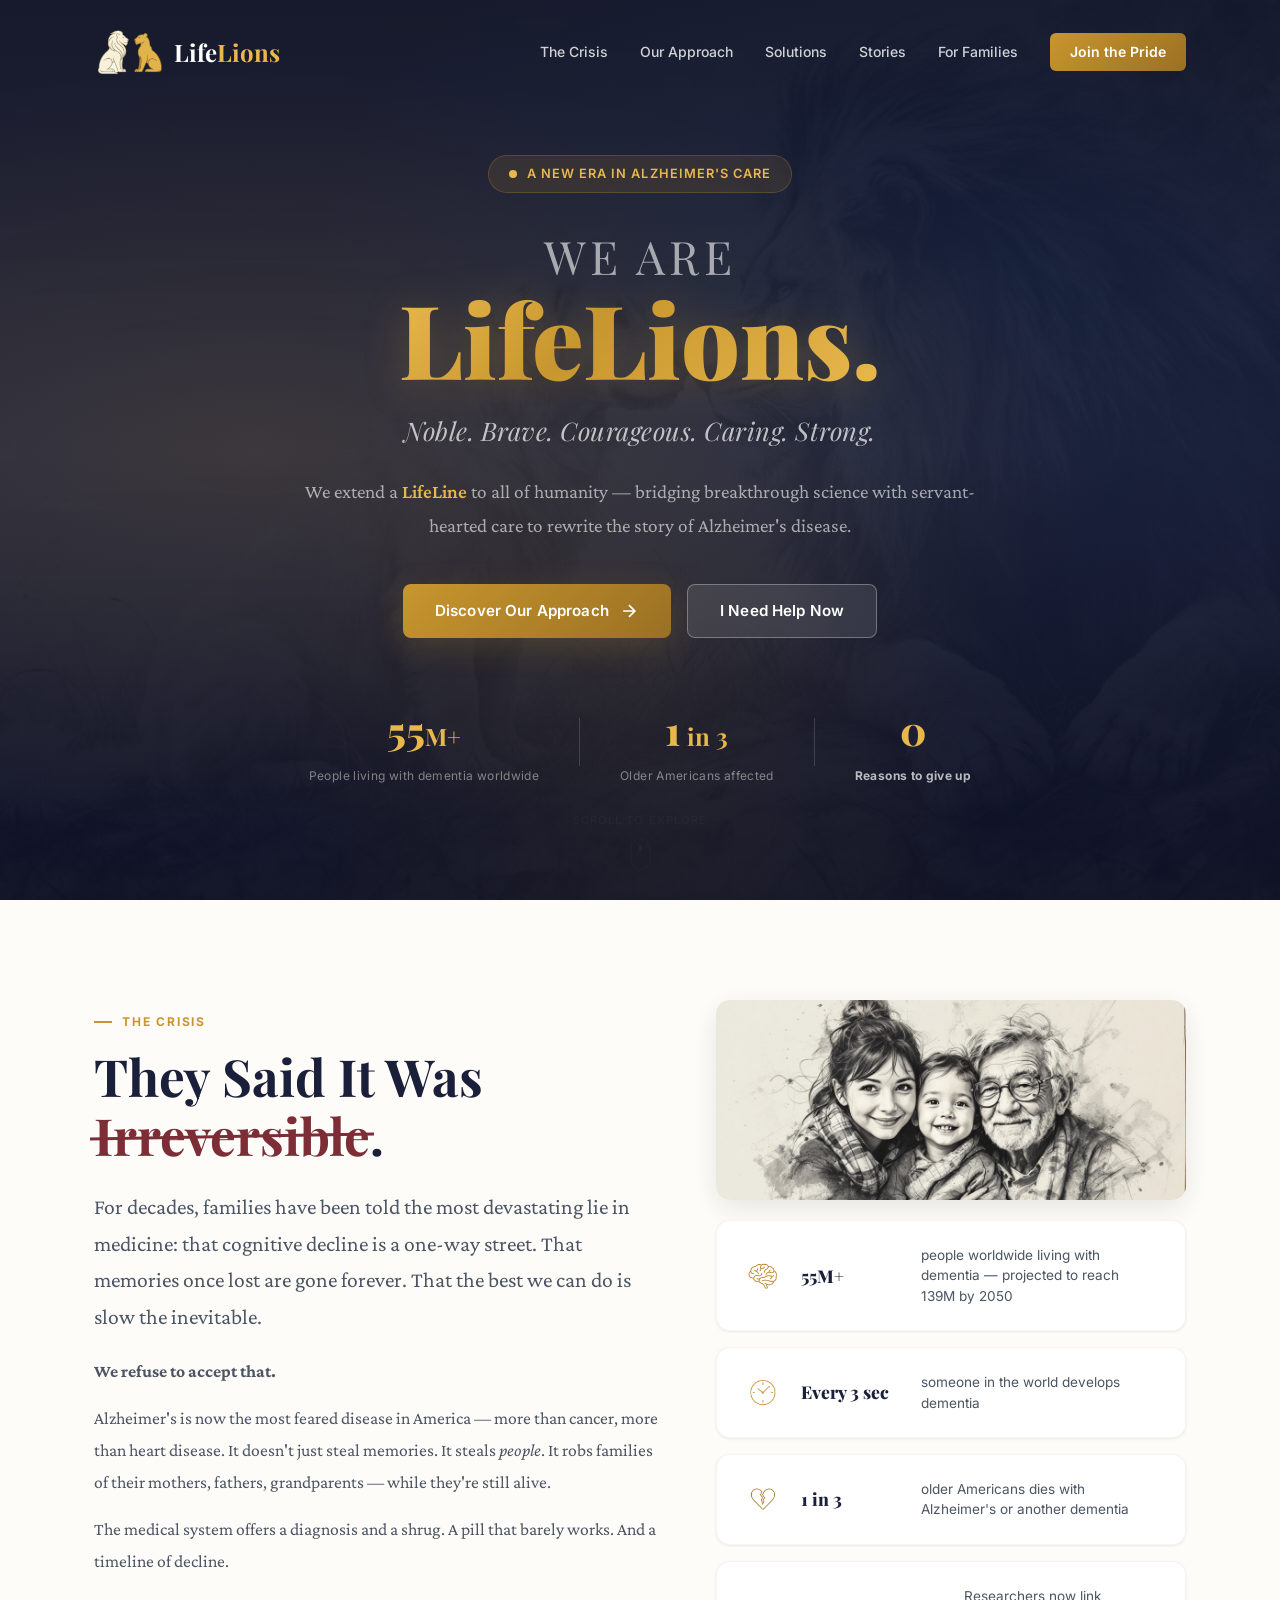
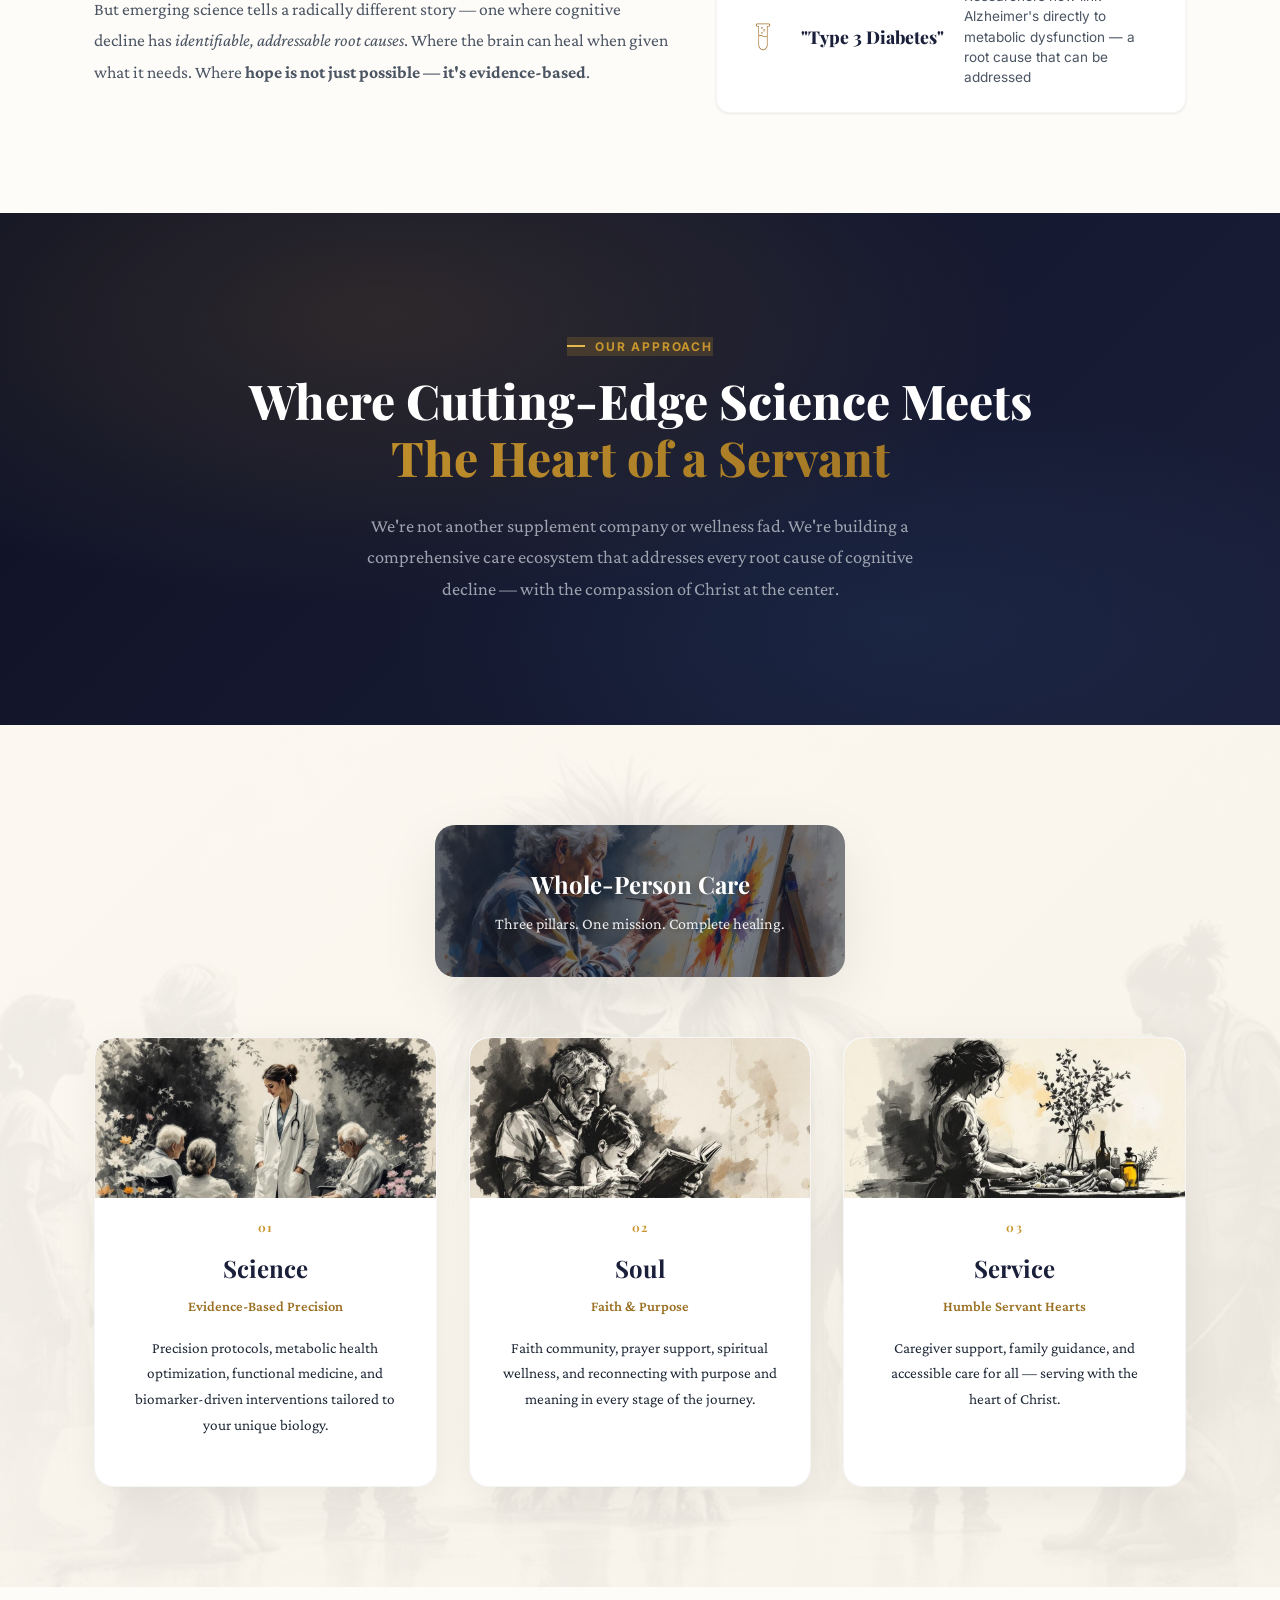
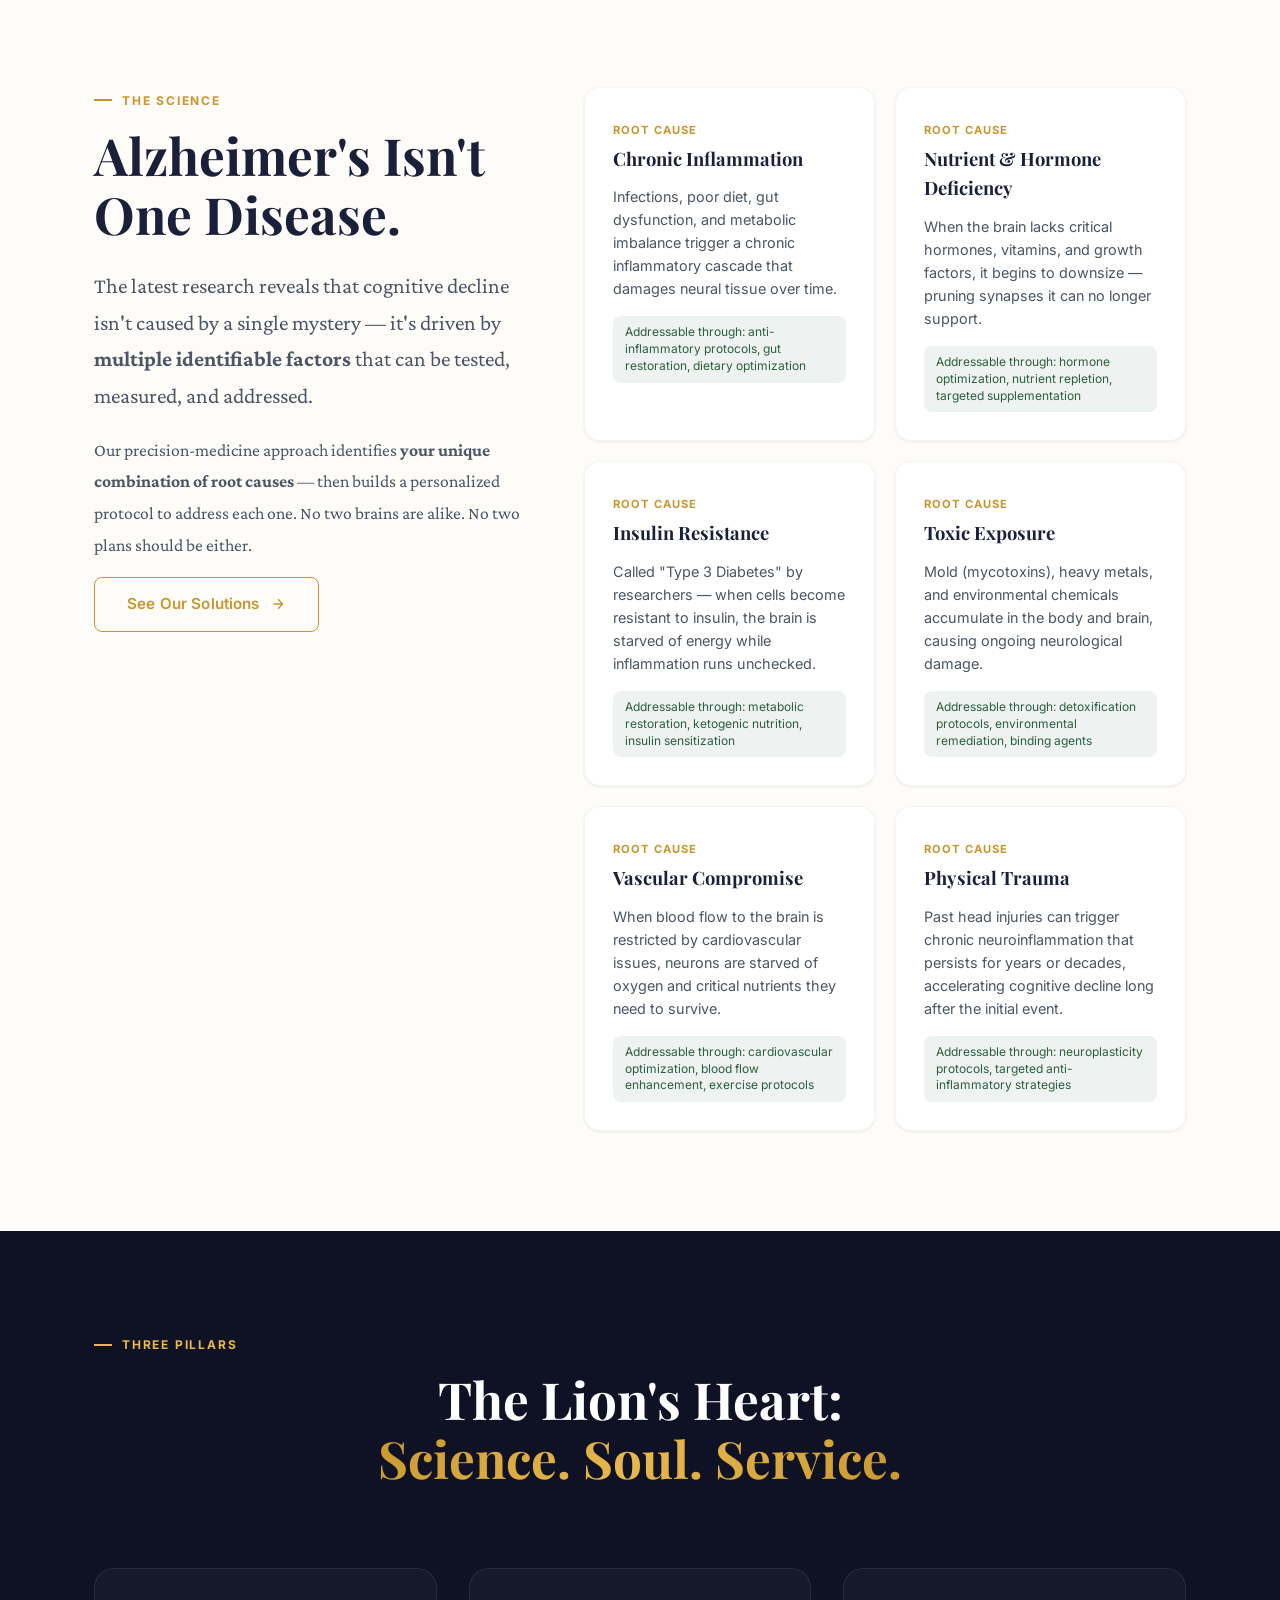
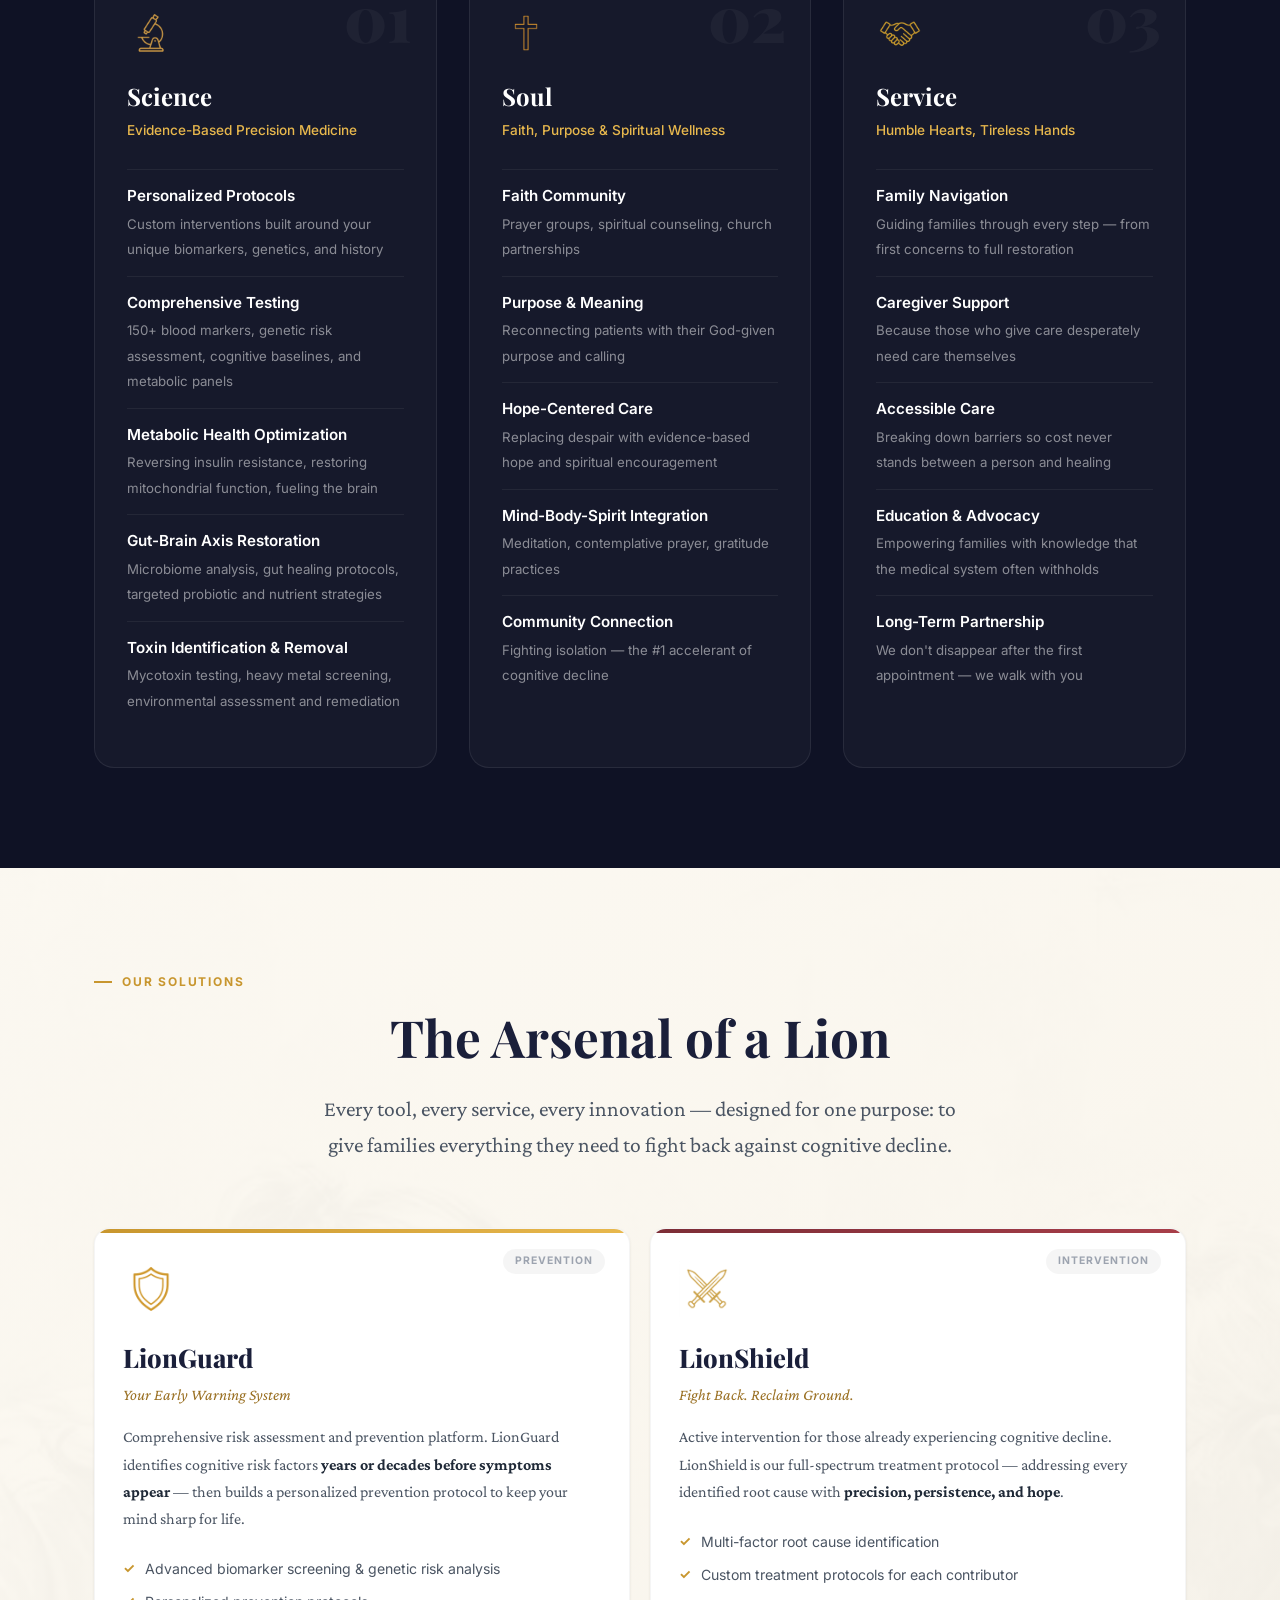
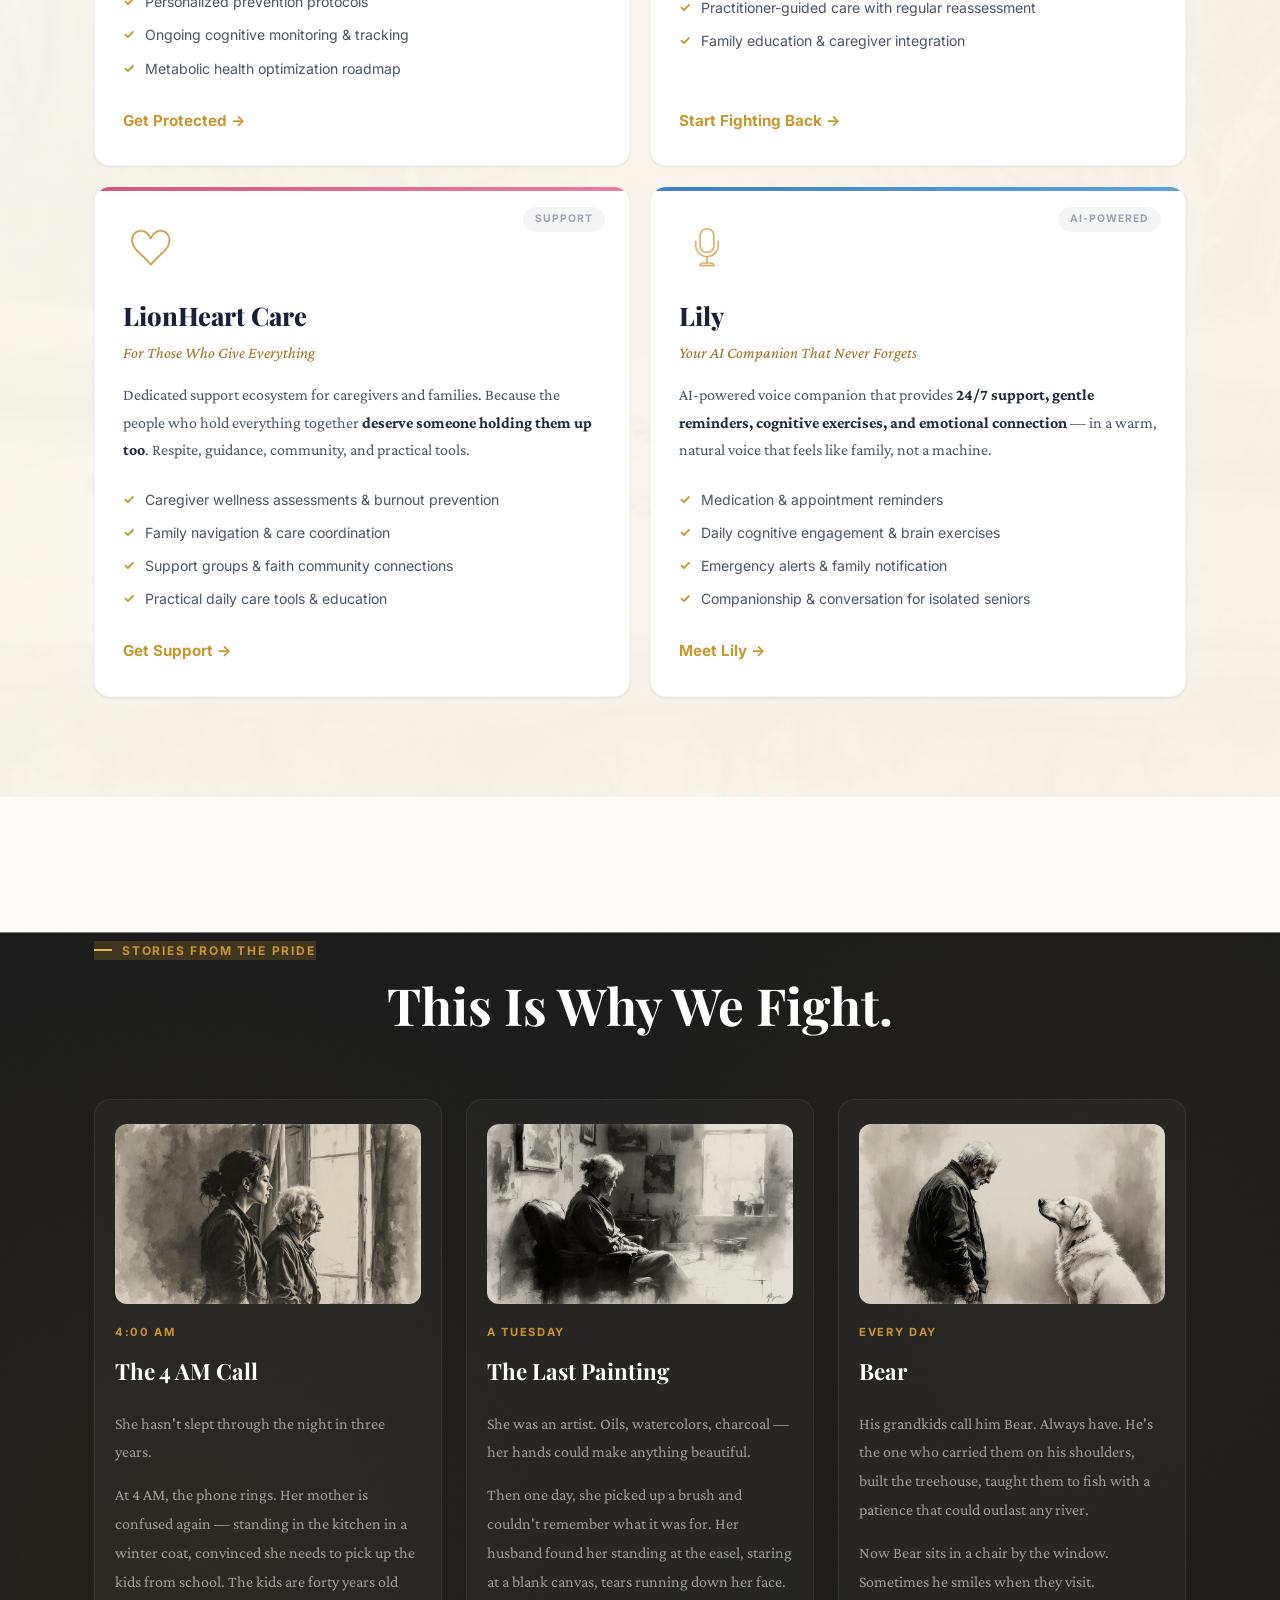
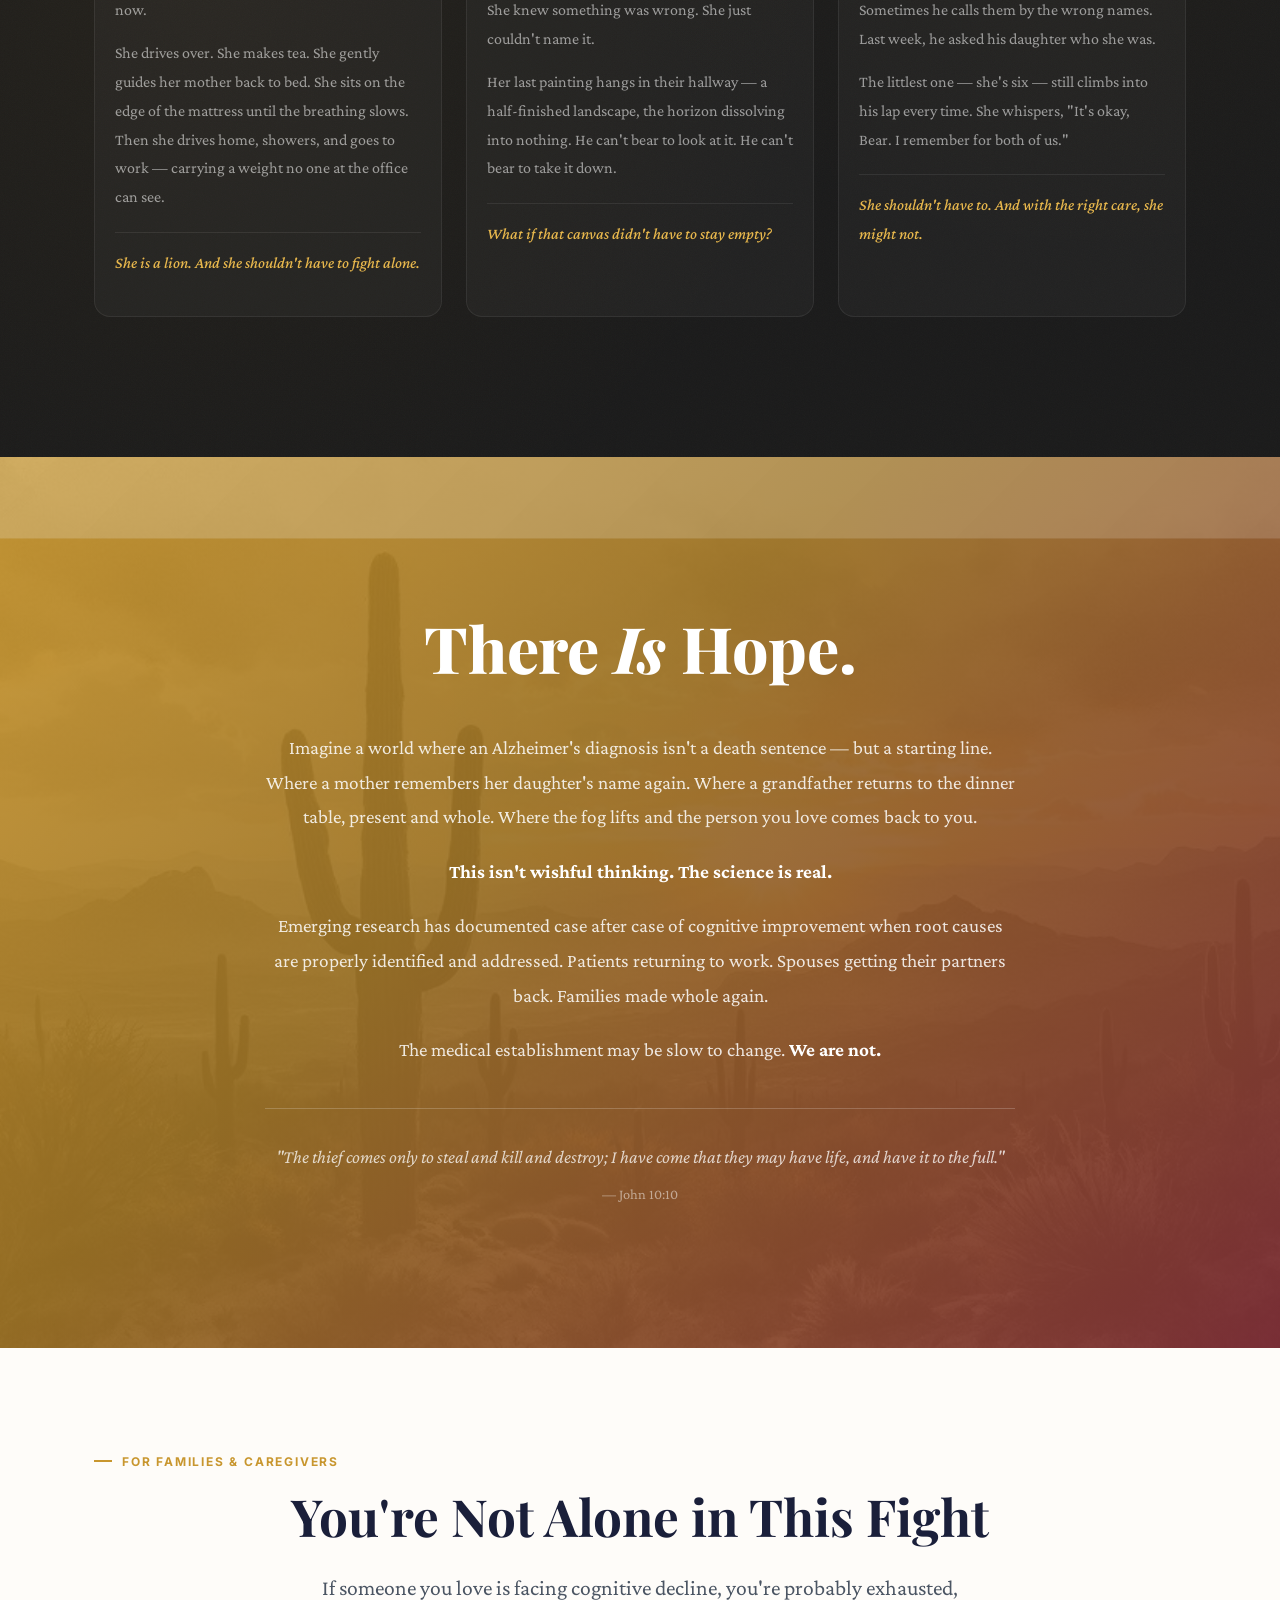
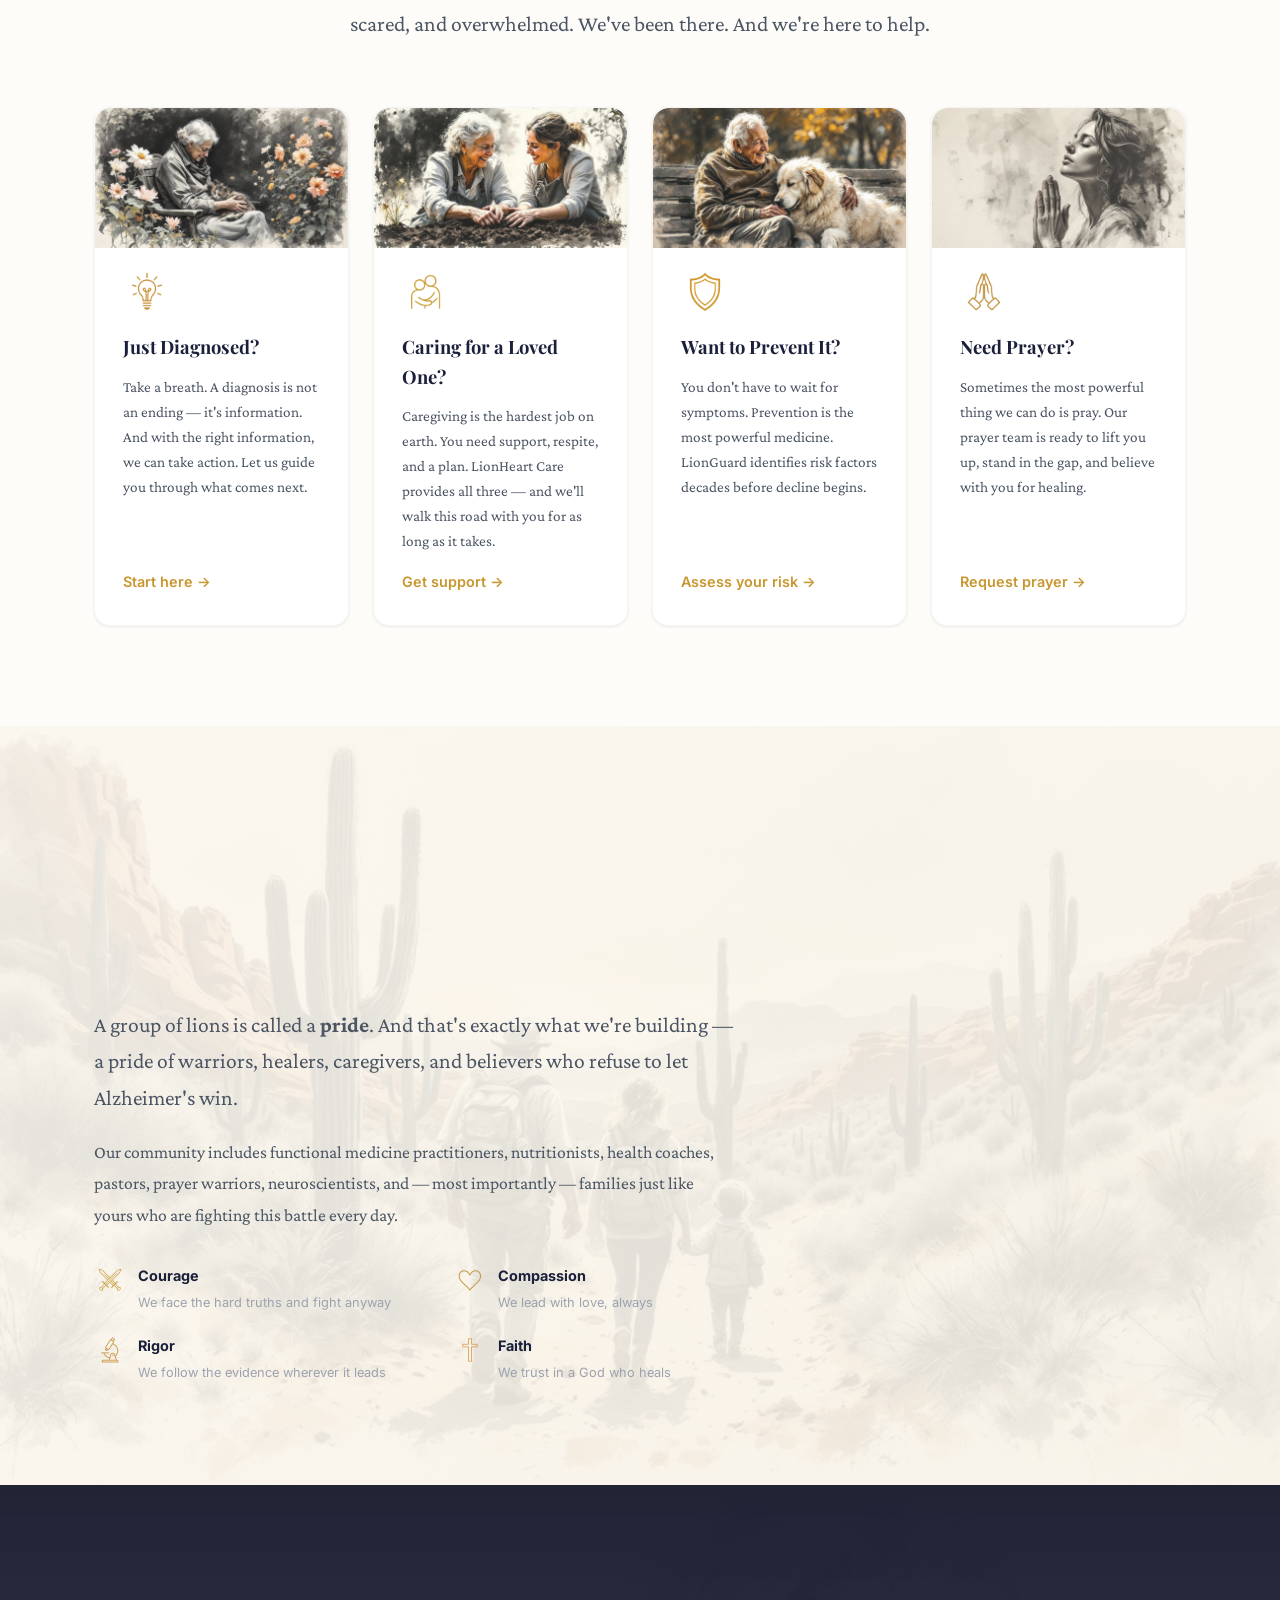
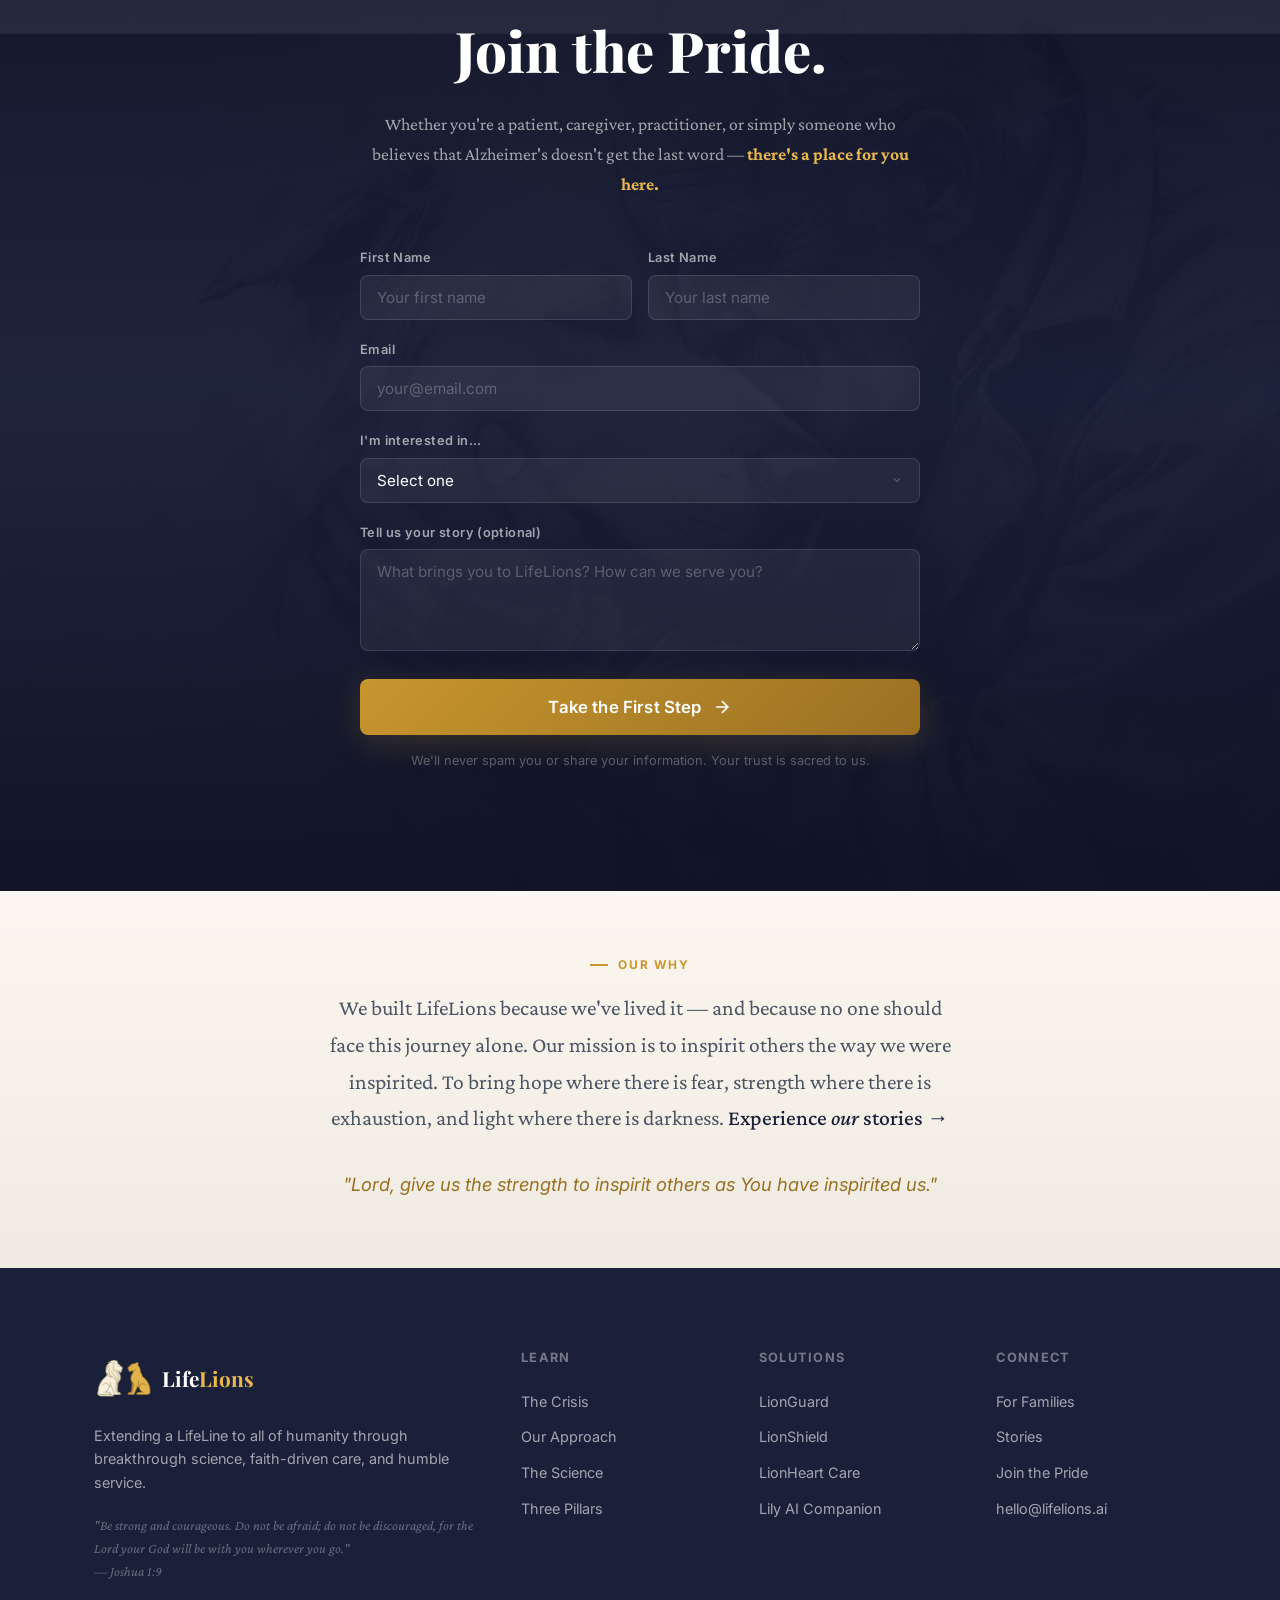
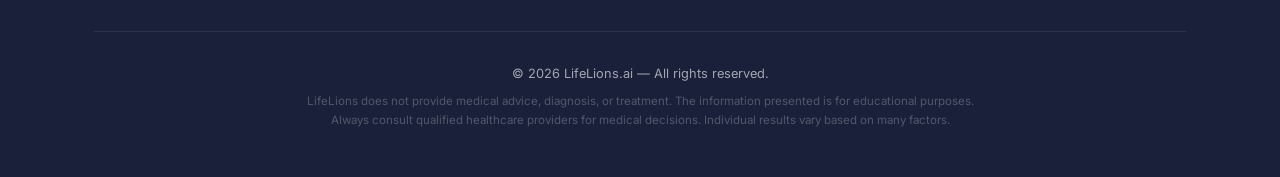
==== commit 407223ab: "Restore longer version of Our Why text" ====
--- a/index.html
+++ b/index.html
@@ -836,7 +836,9 @@
                 <span class="section-tag">Our Why</span>
                 <p class="section-lead section-lead-center">
                     We built LifeLions because we've lived it — and because no one should face 
-                    this journey alone. To inspirit others the way we were inspirited.
+                    this journey alone. Our mission is to inspirit others the way we were inspirited. 
+                    To bring hope where there is fear, strength where there is exhaustion, and 
+                    light where there is darkness.
                     <a href="gallery.html" class="why-link">Experience <em>our</em> stories →</a>
                 </p>
                 <p class="why-verse">
